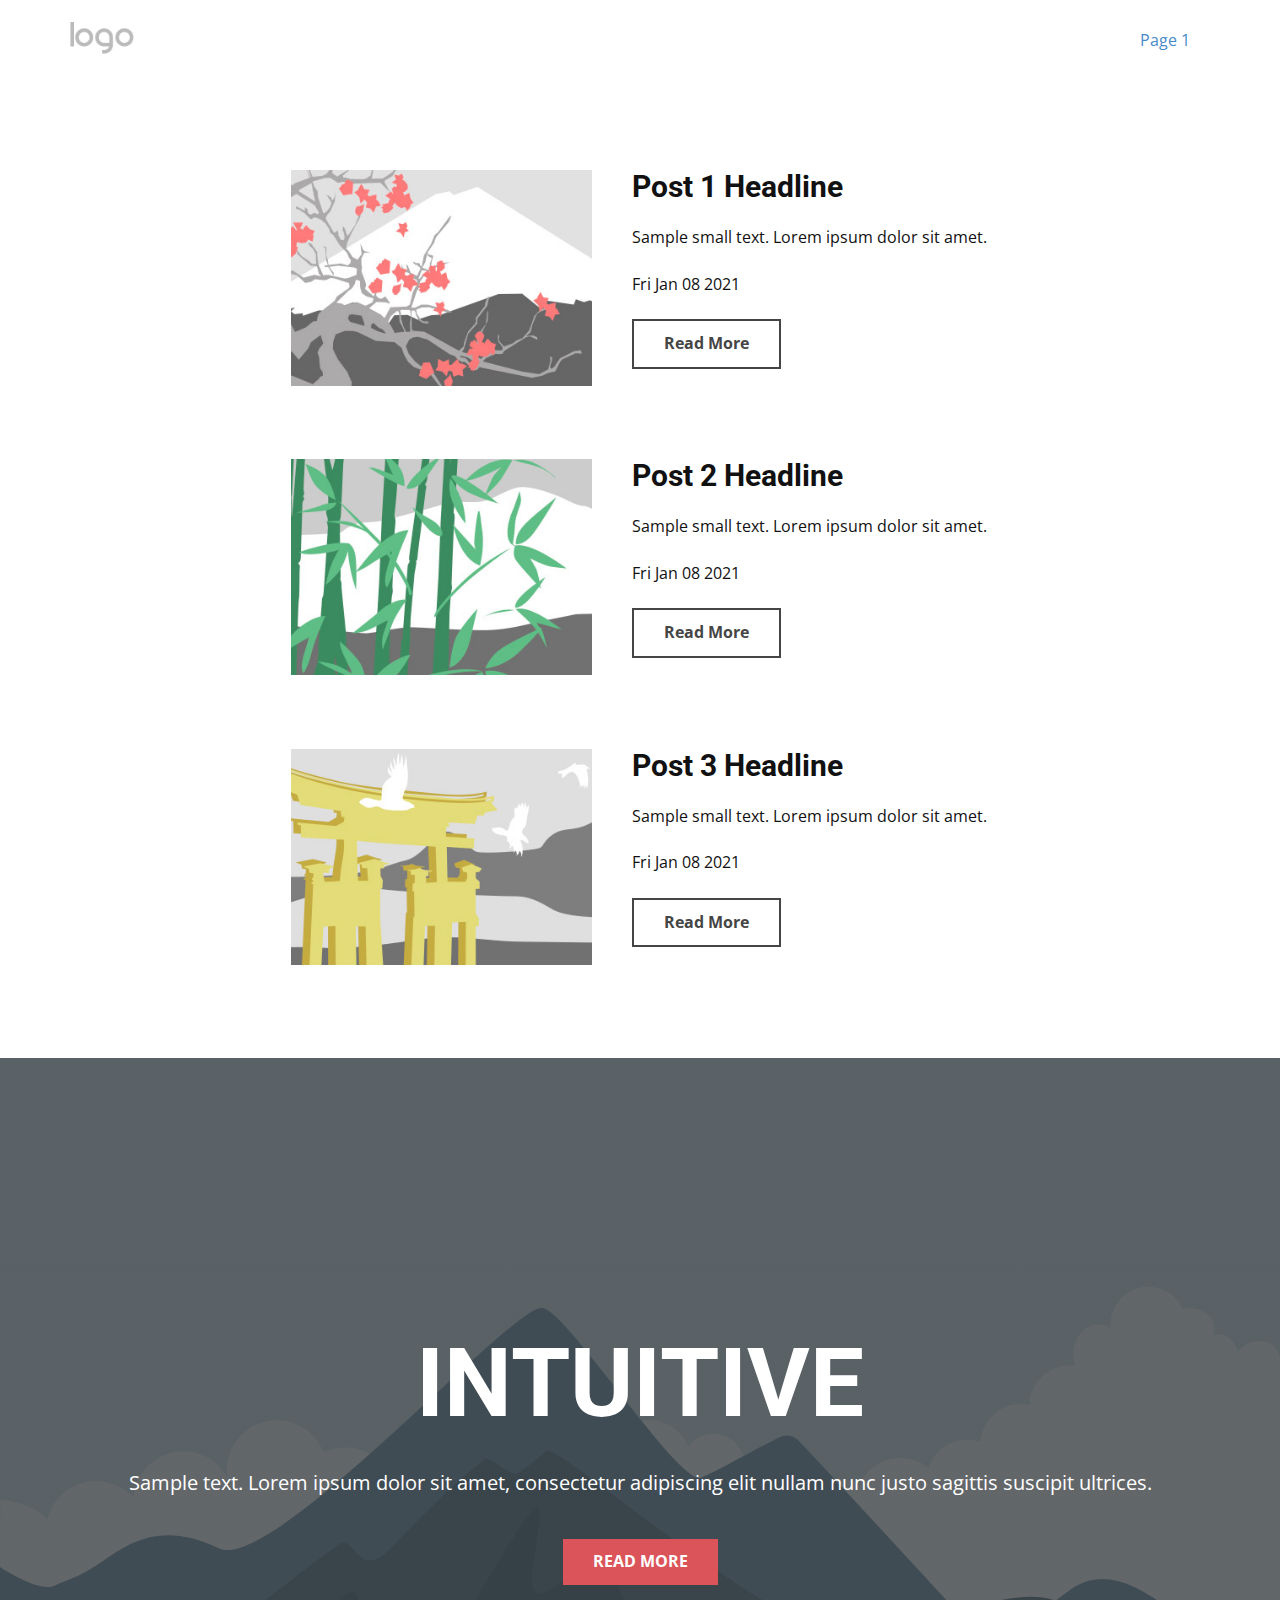
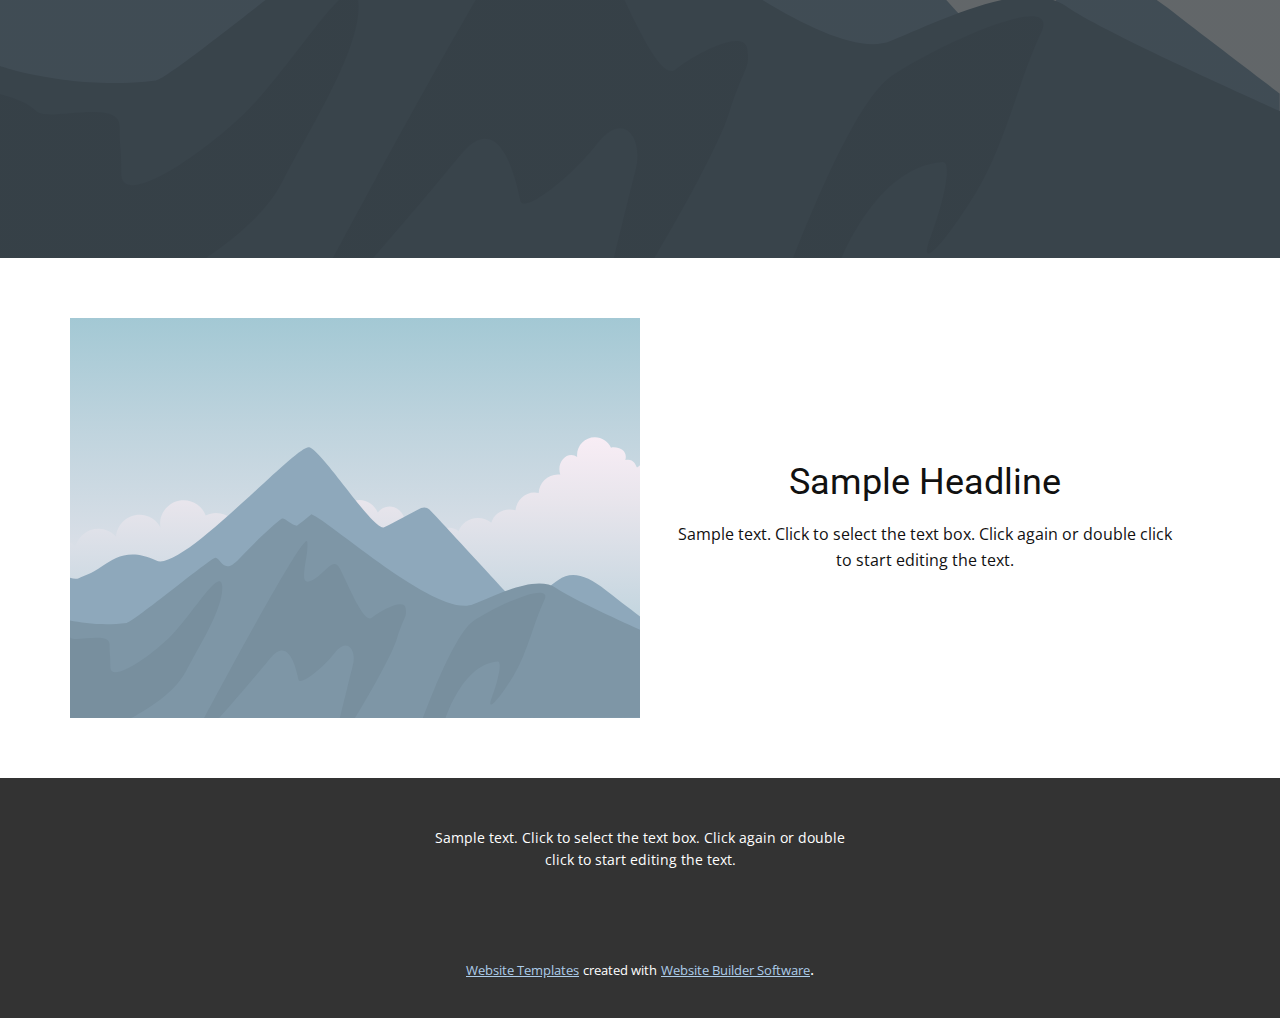
==== index.html @ 9563cfff "NicePage" ====
<!DOCTYPE html>
<html style="font-size: 16px;">
  <head>
    <meta name="viewport" content="width=device-width, initial-scale=1.0">
    <meta charset="utf-8">
    <meta name="keywords" content="Post 1 Headline, Post 2 Headline, Post 3 Headline, INTUITIVE">
    <meta name="description" content="">
    <meta name="page_type" content="np-template-header-footer-from-plugin">
    <title>Page 1</title>
    <link rel="stylesheet" href="nicepage.css" media="screen">
<link rel="stylesheet" href="Page-1.css" media="screen">
    <script class="u-script" type="text/javascript" src="jquery.js" defer=""></script>
    <script class="u-script" type="text/javascript" src="nicepage.js" defer=""></script>
    <meta name="generator" content="Nicepage 3.3.3, nicepage.com">
    <link id="u-theme-google-font" rel="stylesheet" href="https://fonts.googleapis.com/css?family=Roboto:100,100i,300,300i,400,400i,500,500i,700,700i,900,900i|Open+Sans:300,300i,400,400i,600,600i,700,700i,800,800i">
    
    
    
    
    <script type="application/ld+json">{
		"@context": "http://schema.org",
		"@type": "Organization",
		"name": "",
		"url": "index.html",
		"logo": "images/default-logo.png"
}</script>
    <meta property="og:title" content="Page 1">
    <meta property="og:type" content="website">
    <meta name="theme-color" content="#478ac9">
    <link rel="canonical" href="index.html">
    <meta property="og:url" content="index.html">
  </head>
  <body data-home-page="Page-1.html" data-home-page-title="Page 1" class="u-body"><header class="u-clearfix u-header u-header" id="sec-4ad5"><div class="u-clearfix u-sheet u-valign-middle u-sheet-1">
        <a href="https://nicepage.com" class="u-image u-logo u-image-1">
          <img src="images/default-logo.png" class="u-logo-image u-logo-image-1">
        </a>
        <nav class="u-menu u-menu-dropdown u-offcanvas u-menu-1">
          <div class="menu-collapse" style="font-size: 1rem; letter-spacing: 0px;">
            <a class="u-button-style u-custom-left-right-menu-spacing u-custom-padding-bottom u-custom-top-bottom-menu-spacing u-nav-link u-text-active-palette-1-base u-text-hover-palette-2-base" href="#">
              <svg><use xmlns:xlink="http://www.w3.org/1999/xlink" xlink:href="#menu-hamburger"></use></svg>
              <svg version="1.1" xmlns="http://www.w3.org/2000/svg" xmlns:xlink="http://www.w3.org/1999/xlink"><defs><symbol id="menu-hamburger" viewBox="0 0 16 16" style="width: 16px; height: 16px;"><rect y="1" width="16" height="2"></rect><rect y="7" width="16" height="2"></rect><rect y="13" width="16" height="2"></rect>
</symbol>
</defs></svg>
            </a>
          </div>
          <div class="u-nav-container">
            <ul class="u-nav u-unstyled u-nav-1"><li class="u-nav-item"><a class="u-button-style u-nav-link u-text-active-palette-1-base u-text-hover-palette-2-base" href="Page-1.html" style="padding: 10px 20px;">Page 1</a>
</li></ul>
          </div>
          <div class="u-nav-container-collapse">
            <div class="u-black u-container-style u-inner-container-layout u-opacity u-opacity-95 u-sidenav">
              <div class="u-sidenav-overflow">
                <div class="u-menu-close"></div>
                <ul class="u-align-center u-nav u-popupmenu-items u-unstyled u-nav-2"><li class="u-nav-item"><a class="u-button-style u-nav-link" href="Page-1.html">Page 1</a>
</li></ul>
              </div>
            </div>
            <div class="u-black u-menu-overlay u-opacity u-opacity-70"></div>
          </div>
        </nav>
      </div></header>
    <section class="u-align-center u-clearfix u-section-1" id="carousel_d6eb">
      <div class="u-clearfix u-sheet u-sheet-1"><!--blog--><!--blog_options_json--><!--{"type":"Recent","source":"","tags":"","count":3}--><!--/blog_options_json-->
        <div class="u-blog u-repeater u-repeater-1"><!--blog_post-->
          <div class="u-blog-post u-container-style u-repeater-item">
            <div class="u-container-layout u-similar-container u-valign-bottom-xs u-valign-top-lg u-valign-top-md u-valign-top-sm u-valign-top-xl u-container-layout-1"><!--blog_post_image-->
              <img src="images/2.jpeg" alt="" class="u-blog-control u-image u-image-default u-image-1"><!--/blog_post_image--><!--blog_post_header-->
              <h2 class="u-blog-control u-text u-text-1">
                <a class="u-post-header-link" href="blog/post.html"><!--blog_post_header_content-->Post 1 Headline<!--/blog_post_header_content--></a>
              </h2><!--/blog_post_header--><!--blog_post_content-->
              <div class="u-blog-control u-post-content u-text u-text-2"><!--blog_post_content_content-->Sample small text. Lorem ipsum dolor sit amet.<!--/blog_post_content_content--></div><!--/blog_post_content--><!--blog_post_metadata-->
              <div class="u-blog-control u-metadata u-metadata-1"><!--blog_post_metadata_date-->
                <span class="u-meta-date u-meta-icon"><!--blog_post_metadata_date_content-->Fri Jan 08 2021<!--/blog_post_metadata_date_content--></span><!--/blog_post_metadata_date-->
              </div><!--/blog_post_metadata--><!--blog_post_readmore-->
              <a href="blog/post.html" class="u-blog-control u-border-2 u-border-grey-dark-1 u-btn u-btn-rectangle u-button-style u-none u-btn-1"><!--blog_post_readmore_content-->Read More<!--/blog_post_readmore_content--></a><!--/blog_post_readmore-->
            </div>
          </div><!--/blog_post--><!--blog_post-->
          <div class="u-blog-post u-container-style u-repeater-item">
            <div class="u-container-layout u-similar-container u-valign-bottom-xs u-valign-top-lg u-valign-top-md u-valign-top-sm u-valign-top-xl u-container-layout-2"><!--blog_post_image-->
              <img src="images/3.jpeg" alt="" class="u-blog-control u-image u-image-default u-image-2"><!--/blog_post_image--><!--blog_post_header-->
              <h2 class="u-blog-control u-text u-text-3">
                <a class="u-post-header-link" href="blog/post-1.html"><!--blog_post_header_content-->Post 2 Headline<!--/blog_post_header_content--></a>
              </h2><!--/blog_post_header--><!--blog_post_content-->
              <div class="u-blog-control u-post-content u-text u-text-4"><!--blog_post_content_content-->Sample small text. Lorem ipsum dolor sit amet.<!--/blog_post_content_content--></div><!--/blog_post_content--><!--blog_post_metadata-->
              <div class="u-blog-control u-metadata u-metadata-2"><!--blog_post_metadata_date-->
                <span class="u-meta-date u-meta-icon"><!--blog_post_metadata_date_content-->Fri Jan 08 2021<!--/blog_post_metadata_date_content--></span><!--/blog_post_metadata_date-->
              </div><!--/blog_post_metadata--><!--blog_post_readmore-->
              <a href="blog/post-1.html" class="u-blog-control u-border-2 u-border-grey-dark-1 u-btn u-btn-rectangle u-button-style u-none u-btn-2"><!--blog_post_readmore_content-->Read More<!--/blog_post_readmore_content--></a><!--/blog_post_readmore-->
            </div>
          </div><!--/blog_post--><!--blog_post-->
          <div class="u-blog-post u-container-style u-repeater-item">
            <div class="u-container-layout u-similar-container u-valign-bottom-xs u-valign-top-lg u-valign-top-md u-valign-top-sm u-valign-top-xl u-container-layout-3"><!--blog_post_image-->
              <img src="images/4.jpeg" alt="" class="u-blog-control u-image u-image-default u-image-3"><!--/blog_post_image--><!--blog_post_header-->
              <h2 class="u-blog-control u-text u-text-5">
                <a class="u-post-header-link" href="blog/post-2.html"><!--blog_post_header_content-->Post 3 Headline<!--/blog_post_header_content--></a>
              </h2><!--/blog_post_header--><!--blog_post_content-->
              <div class="u-blog-control u-post-content u-text u-text-6"><!--blog_post_content_content-->Sample small text. Lorem ipsum dolor sit amet.<!--/blog_post_content_content--></div><!--/blog_post_content--><!--blog_post_metadata-->
              <div class="u-blog-control u-metadata u-metadata-3"><!--blog_post_metadata_date-->
                <span class="u-meta-date u-meta-icon"><!--blog_post_metadata_date_content-->Fri Jan 08 2021<!--/blog_post_metadata_date_content--></span><!--/blog_post_metadata_date-->
              </div><!--/blog_post_metadata--><!--blog_post_readmore-->
              <a href="blog/post-2.html" class="u-blog-control u-border-2 u-border-grey-dark-1 u-btn u-btn-rectangle u-button-style u-none u-btn-3"><!--blog_post_readmore_content-->Read More<!--/blog_post_readmore_content--></a><!--/blog_post_readmore-->
            </div>
          </div><!--/blog_post-->
        </div><!--/blog-->
      </div>
    </section>
    <section class="u-align-center u-clearfix u-image u-shading u-section-2" src="" data-image-width="256" data-image-height="256" id="sec-2f23">
      <div class="u-clearfix u-sheet u-valign-middle u-sheet-1">
        <h1 class="u-text u-text-default u-title u-text-1">INTUITIVE</h1>
        <p class="u-large-text u-text u-text-default u-text-variant u-text-2">Sample text. Lorem ipsum dolor sit amet, consectetur adipiscing elit nullam nunc justo sagittis suscipit ultrices.</p>
        <a href="#" class="u-btn u-button-style u-palette-2-base u-btn-1">Read More</a>
      </div>
    </section>
    <section class="u-clearfix u-section-3" id="sec-7e2a">
      <div class="u-clearfix u-sheet u-sheet-1">
        <div class="u-clearfix u-expanded-width u-layout-wrap u-layout-wrap-1">
          <div class="u-layout">
            <div class="u-layout-row">
              <div class="u-container-style u-image u-layout-cell u-size-30 u-image-1" data-image-width="400" data-image-height="265">
                <div class="u-container-layout u-valign-top u-container-layout-1"></div>
              </div>
              <div class="u-align-center u-container-style u-layout-cell u-size-30 u-layout-cell-2">
                <div class="u-container-layout u-valign-middle u-container-layout-2">
                  <h2 class="u-text u-text-default u-text-1">Sample Headline</h2>
                  <p class="u-text u-text-default u-text-2">Sample text. Click to select the text box. Click again or double click to start editing the text.</p>
                </div>
              </div>
            </div>
          </div>
        </div>
      </div>
    </section>
    
    
    <footer class="u-align-center u-clearfix u-footer u-grey-80 u-footer" id="sec-ecc2"><div class="u-clearfix u-sheet u-sheet-1">
        <p class="u-small-text u-text u-text-variant u-text-1">Sample text. Click to select the text box. Click again or double click to start editing the text.</p>
      </div></footer>
    <section class="u-backlink u-clearfix u-grey-80">
      <a class="u-link" href="https://nicepage.com/website-templates" target="_blank">
        <span>Website Templates</span>
      </a>
      <p class="u-text">
        <span>created with</span>
      </p>
      <a class="u-link" href="https://nicepage.com/" target="_blank">
        <span>Website Builder Software</span>
      </a>. 
    </section>
  </body>
</html>
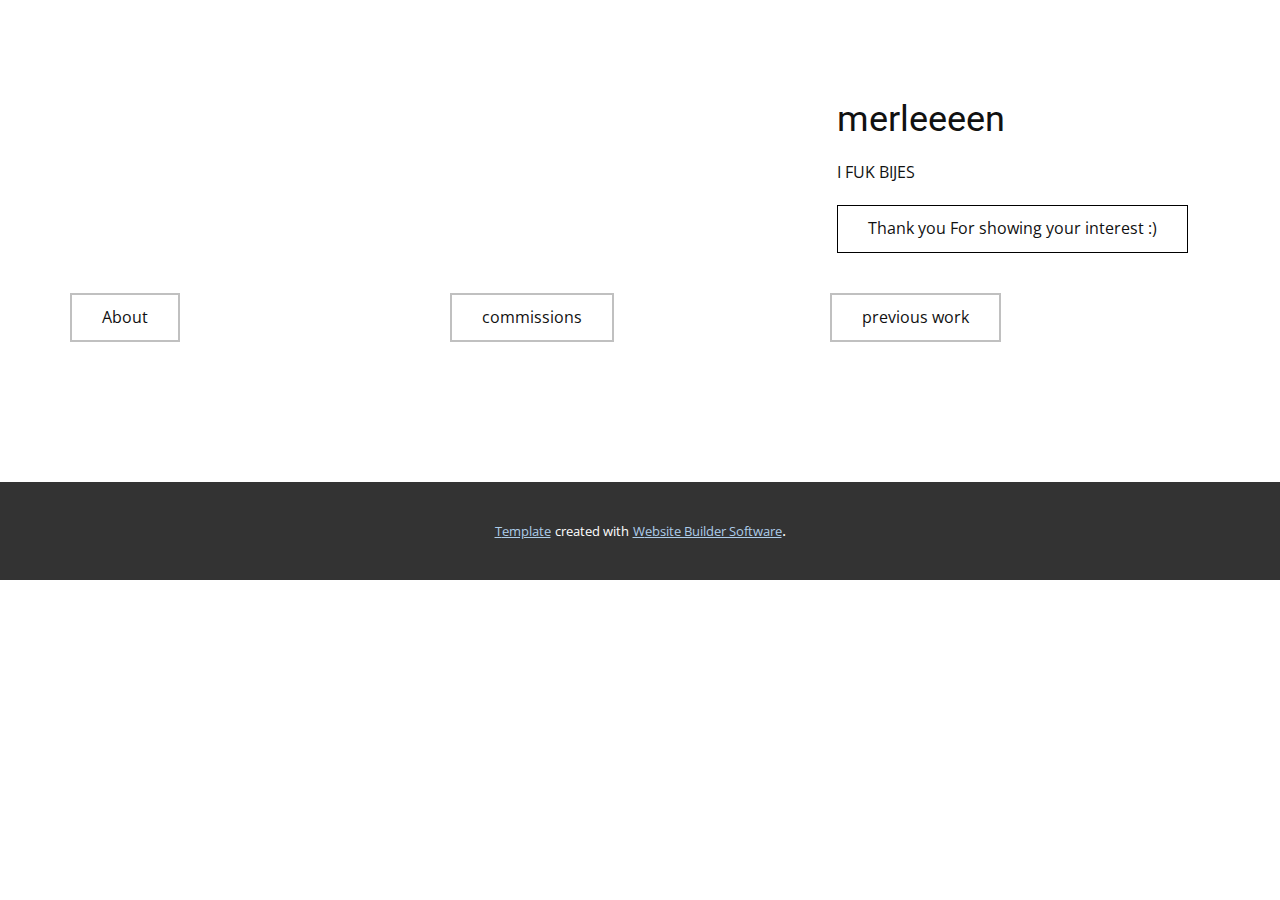
==== commit f256883d: "Update index.html" ====
--- a/index.html
+++ b/index.html
@@ -3,17 +3,17 @@
   <head>
     <meta name="viewport" content="width=device-width, initial-scale=1.0">
     <meta charset="utf-8">
-    <meta name="keywords" content="Post 1 Headline, Post 2 Headline, Post 3 Headline, INTUITIVE">
+    <meta name="keywords" content="merleeeen">
     <meta name="description" content="">
     <meta name="page_type" content="np-template-header-footer-from-plugin">
-    <title>Page 1</title>
+    <title>Home</title>
     <link rel="stylesheet" href="nicepage.css" media="screen">
-<link rel="stylesheet" href="Page-1.css" media="screen">
+<link rel="stylesheet" href="Home.css" media="screen">
     <script class="u-script" type="text/javascript" src="jquery.js" defer=""></script>
     <script class="u-script" type="text/javascript" src="nicepage.js" defer=""></script>
     <meta name="generator" content="Nicepage 3.3.3, nicepage.com">
     <link id="u-theme-google-font" rel="stylesheet" href="https://fonts.googleapis.com/css?family=Roboto:100,100i,300,300i,400,400i,500,500i,700,700i,900,900i|Open+Sans:300,300i,400,400i,600,600i,700,700i,800,800i">
-    
+    <link id="u-page-google-font" rel="stylesheet" href="https://fonts.googleapis.com/css?family=Codystar:300,400">
     
     
     
@@ -21,108 +21,28 @@
 		"@context": "http://schema.org",
 		"@type": "Organization",
 		"name": "",
-		"url": "index.html",
-		"logo": "images/default-logo.png"
+		"url": "index.html"
 }</script>
-    <meta property="og:title" content="Page 1">
+    <meta property="og:title" content="Home">
     <meta property="og:type" content="website">
-    <meta name="theme-color" content="#478ac9">
+    <meta name="theme-color" content="#fdb467">
     <link rel="canonical" href="index.html">
     <meta property="og:url" content="index.html">
   </head>
-  <body data-home-page="Page-1.html" data-home-page-title="Page 1" class="u-body"><header class="u-clearfix u-header u-header" id="sec-4ad5"><div class="u-clearfix u-sheet u-valign-middle u-sheet-1">
-        <a href="https://nicepage.com" class="u-image u-logo u-image-1">
-          <img src="images/default-logo.png" class="u-logo-image u-logo-image-1">
-        </a>
-        <nav class="u-menu u-menu-dropdown u-offcanvas u-menu-1">
-          <div class="menu-collapse" style="font-size: 1rem; letter-spacing: 0px;">
-            <a class="u-button-style u-custom-left-right-menu-spacing u-custom-padding-bottom u-custom-top-bottom-menu-spacing u-nav-link u-text-active-palette-1-base u-text-hover-palette-2-base" href="#">
-              <svg><use xmlns:xlink="http://www.w3.org/1999/xlink" xlink:href="#menu-hamburger"></use></svg>
-              <svg version="1.1" xmlns="http://www.w3.org/2000/svg" xmlns:xlink="http://www.w3.org/1999/xlink"><defs><symbol id="menu-hamburger" viewBox="0 0 16 16" style="width: 16px; height: 16px;"><rect y="1" width="16" height="2"></rect><rect y="7" width="16" height="2"></rect><rect y="13" width="16" height="2"></rect>
-</symbol>
-</defs></svg>
-            </a>
-          </div>
-          <div class="u-nav-container">
-            <ul class="u-nav u-unstyled u-nav-1"><li class="u-nav-item"><a class="u-button-style u-nav-link u-text-active-palette-1-base u-text-hover-palette-2-base" href="Page-1.html" style="padding: 10px 20px;">Page 1</a>
-</li></ul>
-          </div>
-          <div class="u-nav-container-collapse">
-            <div class="u-black u-container-style u-inner-container-layout u-opacity u-opacity-95 u-sidenav">
-              <div class="u-sidenav-overflow">
-                <div class="u-menu-close"></div>
-                <ul class="u-align-center u-nav u-popupmenu-items u-unstyled u-nav-2"><li class="u-nav-item"><a class="u-button-style u-nav-link" href="Page-1.html">Page 1</a>
-</li></ul>
-              </div>
-            </div>
-            <div class="u-black u-menu-overlay u-opacity u-opacity-70"></div>
-          </div>
-        </nav>
-      </div></header>
-    <section class="u-align-center u-clearfix u-section-1" id="carousel_d6eb">
-      <div class="u-clearfix u-sheet u-sheet-1"><!--blog--><!--blog_options_json--><!--{"type":"Recent","source":"","tags":"","count":3}--><!--/blog_options_json-->
-        <div class="u-blog u-repeater u-repeater-1"><!--blog_post-->
-          <div class="u-blog-post u-container-style u-repeater-item">
-            <div class="u-container-layout u-similar-container u-valign-bottom-xs u-valign-top-lg u-valign-top-md u-valign-top-sm u-valign-top-xl u-container-layout-1"><!--blog_post_image-->
-              <img src="images/2.jpeg" alt="" class="u-blog-control u-image u-image-default u-image-1"><!--/blog_post_image--><!--blog_post_header-->
-              <h2 class="u-blog-control u-text u-text-1">
-                <a class="u-post-header-link" href="blog/post.html"><!--blog_post_header_content-->Post 1 Headline<!--/blog_post_header_content--></a>
-              </h2><!--/blog_post_header--><!--blog_post_content-->
-              <div class="u-blog-control u-post-content u-text u-text-2"><!--blog_post_content_content-->Sample small text. Lorem ipsum dolor sit amet.<!--/blog_post_content_content--></div><!--/blog_post_content--><!--blog_post_metadata-->
-              <div class="u-blog-control u-metadata u-metadata-1"><!--blog_post_metadata_date-->
-                <span class="u-meta-date u-meta-icon"><!--blog_post_metadata_date_content-->Fri Jan 08 2021<!--/blog_post_metadata_date_content--></span><!--/blog_post_metadata_date-->
-              </div><!--/blog_post_metadata--><!--blog_post_readmore-->
-              <a href="blog/post.html" class="u-blog-control u-border-2 u-border-grey-dark-1 u-btn u-btn-rectangle u-button-style u-none u-btn-1"><!--blog_post_readmore_content-->Read More<!--/blog_post_readmore_content--></a><!--/blog_post_readmore-->
-            </div>
-          </div><!--/blog_post--><!--blog_post-->
-          <div class="u-blog-post u-container-style u-repeater-item">
-            <div class="u-container-layout u-similar-container u-valign-bottom-xs u-valign-top-lg u-valign-top-md u-valign-top-sm u-valign-top-xl u-container-layout-2"><!--blog_post_image-->
-              <img src="images/3.jpeg" alt="" class="u-blog-control u-image u-image-default u-image-2"><!--/blog_post_image--><!--blog_post_header-->
-              <h2 class="u-blog-control u-text u-text-3">
-                <a class="u-post-header-link" href="blog/post-1.html"><!--blog_post_header_content-->Post 2 Headline<!--/blog_post_header_content--></a>
-              </h2><!--/blog_post_header--><!--blog_post_content-->
-              <div class="u-blog-control u-post-content u-text u-text-4"><!--blog_post_content_content-->Sample small text. Lorem ipsum dolor sit amet.<!--/blog_post_content_content--></div><!--/blog_post_content--><!--blog_post_metadata-->
-              <div class="u-blog-control u-metadata u-metadata-2"><!--blog_post_metadata_date-->
-                <span class="u-meta-date u-meta-icon"><!--blog_post_metadata_date_content-->Fri Jan 08 2021<!--/blog_post_metadata_date_content--></span><!--/blog_post_metadata_date-->
-              </div><!--/blog_post_metadata--><!--blog_post_readmore-->
-              <a href="blog/post-1.html" class="u-blog-control u-border-2 u-border-grey-dark-1 u-btn u-btn-rectangle u-button-style u-none u-btn-2"><!--blog_post_readmore_content-->Read More<!--/blog_post_readmore_content--></a><!--/blog_post_readmore-->
-            </div>
-          </div><!--/blog_post--><!--blog_post-->
-          <div class="u-blog-post u-container-style u-repeater-item">
-            <div class="u-container-layout u-similar-container u-valign-bottom-xs u-valign-top-lg u-valign-top-md u-valign-top-sm u-valign-top-xl u-container-layout-3"><!--blog_post_image-->
-              <img src="images/4.jpeg" alt="" class="u-blog-control u-image u-image-default u-image-3"><!--/blog_post_image--><!--blog_post_header-->
-              <h2 class="u-blog-control u-text u-text-5">
-                <a class="u-post-header-link" href="blog/post-2.html"><!--blog_post_header_content-->Post 3 Headline<!--/blog_post_header_content--></a>
-              </h2><!--/blog_post_header--><!--blog_post_content-->
-              <div class="u-blog-control u-post-content u-text u-text-6"><!--blog_post_content_content-->Sample small text. Lorem ipsum dolor sit amet.<!--/blog_post_content_content--></div><!--/blog_post_content--><!--blog_post_metadata-->
-              <div class="u-blog-control u-metadata u-metadata-3"><!--blog_post_metadata_date-->
-                <span class="u-meta-date u-meta-icon"><!--blog_post_metadata_date_content-->Fri Jan 08 2021<!--/blog_post_metadata_date_content--></span><!--/blog_post_metadata_date-->
-              </div><!--/blog_post_metadata--><!--blog_post_readmore-->
-              <a href="blog/post-2.html" class="u-blog-control u-border-2 u-border-grey-dark-1 u-btn u-btn-rectangle u-button-style u-none u-btn-3"><!--blog_post_readmore_content-->Read More<!--/blog_post_readmore_content--></a><!--/blog_post_readmore-->
-            </div>
-          </div><!--/blog_post-->
-        </div><!--/blog-->
-      </div>
-    </section>
-    <section class="u-align-center u-clearfix u-image u-shading u-section-2" src="" data-image-width="256" data-image-height="256" id="sec-2f23">
-      <div class="u-clearfix u-sheet u-valign-middle u-sheet-1">
-        <h1 class="u-text u-text-default u-title u-text-1">INTUITIVE</h1>
-        <p class="u-large-text u-text u-text-default u-text-variant u-text-2">Sample text. Lorem ipsum dolor sit amet, consectetur adipiscing elit nullam nunc justo sagittis suscipit ultrices.</p>
-        <a href="#" class="u-btn u-button-style u-palette-2-base u-btn-1">Read More</a>
-      </div>
-    </section>
-    <section class="u-clearfix u-section-3" id="sec-7e2a">
+  <body data-home-page="Home.html" data-home-page-title="Home" class="u-body"><header class="u-clearfix u-header" id="sec-8208"><div class="u-align-left u-clearfix u-sheet u-sheet-1"></div></header>
+    <section class="u-clearfix u-section-1" id="sec-44a1">
       <div class="u-clearfix u-sheet u-sheet-1">
-        <div class="u-clearfix u-expanded-width u-layout-wrap u-layout-wrap-1">
+        <div class="u-clearfix u-gutter-10 u-layout-wrap u-layout-wrap-1">
           <div class="u-layout">
             <div class="u-layout-row">
-              <div class="u-container-style u-image u-layout-cell u-size-30 u-image-1" data-image-width="400" data-image-height="265">
-                <div class="u-container-layout u-valign-top u-container-layout-1"></div>
+              <div class="u-container-style u-image u-layout-cell u-left-cell u-size-40 u-image-1" src="" data-image-width="1500" data-image-height="1500">
+                <div class="u-container-layout u-valign-middle u-container-layout-1"></div>
               </div>
-              <div class="u-align-center u-container-style u-layout-cell u-size-30 u-layout-cell-2">
-                <div class="u-container-layout u-valign-middle u-container-layout-2">
-                  <h2 class="u-text u-text-default u-text-1">Sample Headline</h2>
-                  <p class="u-text u-text-default u-text-2">Sample text. Click to select the text box. Click again or double click to start editing the text.</p>
+              <div class="u-align-left u-container-style u-layout-cell u-right-cell u-size-20 u-white u-layout-cell-2">
+                <div class="u-container-layout u-container-layout-2">
+                  <h2 class="u-custom-font u-text u-text-custom-color-1 u-text-1">merleeeen</h2>
+                  <p class="u-text u-text-2">I FUK BIJES</p>
+                  <a href="" class="u-border-1 u-border-black u-border-hover-palette-2-base u-btn u-btn-rectangle u-button-style u-none u-text-body-color u-text-hover-palette-2-base u-btn-1">Thank you For showing your interest :)</a>
                 </div>
               </div>
             </div>
@@ -130,14 +50,33 @@
         </div>
       </div>
     </section>
+    <section class="u-align-center u-clearfix u-section-2" id="sec-2770">
+      <div class="u-clearfix u-sheet u-sheet-1"><!--products--><!--products_options_json--><!--{"type":"Recent","source":"","tags":"","count":3}--><!--/products_options_json-->
+        <div class="u-expanded-width u-products u-repeater u-repeater-1"><!--product_item-->
+          <div class="u-align-center u-container-style u-custom-background u-products-item u-repeater-item u-white u-repeater-item-1">
+            <div class="u-container-layout u-similar-container u-valign-bottom u-container-layout-1"><!--product_button--><!--options_json--><!--{"clickType":"go-to-page","content":"About"}--><!--/options_json-->
+              <a href="" class="u-border-2 u-border-grey-25 u-btn u-btn-rectangle u-button-style u-none u-product-control u-text-body-color u-btn-1"><!--product_button_content-->About<!--/product_button_content--></a><!--/product_button-->
+            </div>
+          </div><!--/product_item--><!--product_item-->
+          <div class="u-align-center u-container-style u-products-item u-repeater-item u-white u-repeater-item-2" data-href="Commisions.html" data-page-id="191675">
+            <div class="u-container-layout u-similar-container u-valign-bottom u-container-layout-2"><!--product_button--><!--options_json--><!--{"clickType":"go-to-page","content":"commissions"}--><!--/options_json-->
+              <a data-href="Commisions.html" href="" class="u-border-2 u-border-grey-25 u-btn u-btn-rectangle u-button-style u-none u-product-control u-text-body-color u-btn-2"><!--product_button_content-->commissions<!--/product_button_content--></a><!--/product_button-->
+            </div>
+          </div><!--/product_item--><!--product_item-->
+          <div class="u-align-center u-container-style u-custom-background u-products-item u-repeater-item u-white u-repeater-item-3">
+            <div class="u-container-layout u-similar-container u-valign-bottom u-container-layout-3"><!--product_button--><!--options_json--><!--{"clickType":"go-to-page","content":"previous work"}--><!--/options_json-->
+              <a href="" class="u-border-2 u-border-grey-25 u-btn u-btn-rectangle u-button-style u-none u-product-control u-text-body-color u-btn-3"><!--product_button_content-->previous work<!--/product_button_content--></a><!--/product_button-->
+            </div>
+          </div><!--/product_item-->
+        </div><!--/products-->
+      </div>
+    </section>
     
     
-    <footer class="u-align-center u-clearfix u-footer u-grey-80 u-footer" id="sec-ecc2"><div class="u-clearfix u-sheet u-sheet-1">
-        <p class="u-small-text u-text u-text-variant u-text-1">Sample text. Click to select the text box. Click again or double click to start editing the text.</p>
-      </div></footer>
+    <footer class="u-clearfix u-footer u-typography-Normal--Footer" id="sec-64f4"><div class="u-clearfix u-sheet u-sheet-1"></div></footer>
     <section class="u-backlink u-clearfix u-grey-80">
-      <a class="u-link" href="https://nicepage.com/website-templates" target="_blank">
-        <span>Website Templates</span>
+      <a class="u-link" href="https://nicepage.com/templates" target="_blank">
+        <span>Template</span>
       </a>
       <p class="u-text">
         <span>created with</span>
@@ -147,4 +86,4 @@
       </a>. 
     </section>
   </body>
-</html>+</html>
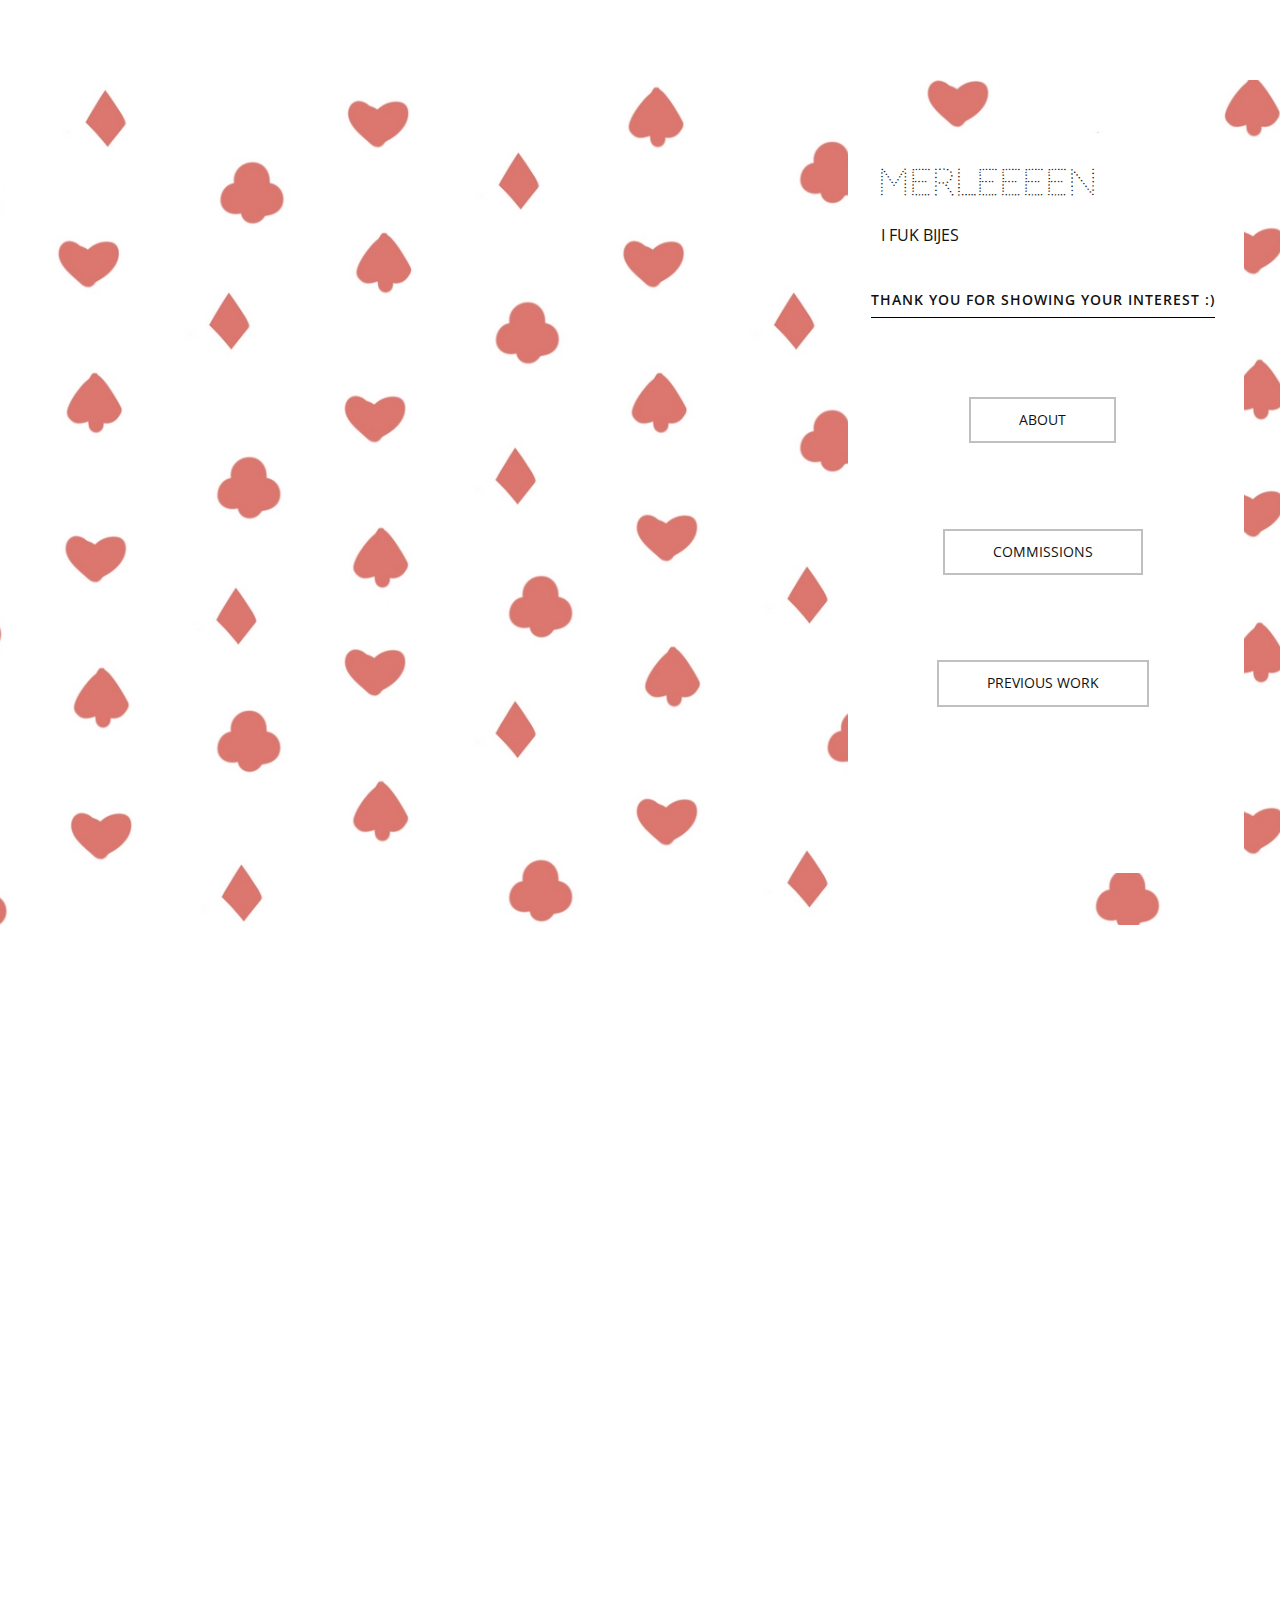
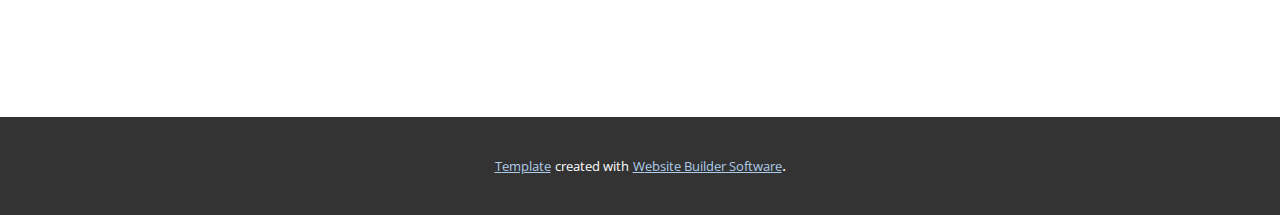
==== commit f402d9dd: "Edit 1" ====
--- a/index.html
+++ b/index.html
@@ -6,9 +6,9 @@
     <meta name="keywords" content="merleeeen">
     <meta name="description" content="">
     <meta name="page_type" content="np-template-header-footer-from-plugin">
-    <title>Home</title>
+    <title>index</title>
     <link rel="stylesheet" href="nicepage.css" media="screen">
-<link rel="stylesheet" href="Home.css" media="screen">
+<link rel="stylesheet" href="index.css" media="screen">
     <script class="u-script" type="text/javascript" src="jquery.js" defer=""></script>
     <script class="u-script" type="text/javascript" src="nicepage.js" defer=""></script>
     <meta name="generator" content="Nicepage 3.3.3, nicepage.com">
@@ -23,14 +23,14 @@
 		"name": "",
 		"url": "index.html"
 }</script>
-    <meta property="og:title" content="Home">
+    <meta property="og:title" content="index">
     <meta property="og:type" content="website">
     <meta name="theme-color" content="#fdb467">
     <link rel="canonical" href="index.html">
     <meta property="og:url" content="index.html">
   </head>
-  <body data-home-page="Home.html" data-home-page-title="Home" class="u-body"><header class="u-clearfix u-header" id="sec-8208"><div class="u-align-left u-clearfix u-sheet u-sheet-1"></div></header>
-    <section class="u-clearfix u-section-1" id="sec-44a1">
+  <body data-home-page="index.html" data-home-page-title="index" class="u-body"><header class="u-clearfix u-header" id="sec-8208"><div class="u-align-left u-clearfix u-sheet u-sheet-1"></div></header>
+    <section class="u-align-center u-clearfix u-image u-section-1" id="sec-44a1" data-image-width="1600" data-image-height="900">
       <div class="u-clearfix u-sheet u-sheet-1">
         <div class="u-clearfix u-gutter-10 u-layout-wrap u-layout-wrap-1">
           <div class="u-layout">
@@ -39,7 +39,7 @@
                 <div class="u-container-layout u-valign-middle u-container-layout-1"></div>
               </div>
               <div class="u-align-left u-container-style u-layout-cell u-right-cell u-size-20 u-white u-layout-cell-2">
-                <div class="u-container-layout u-container-layout-2">
+                <div class="u-container-layout u-valign-top u-container-layout-2">
                   <h2 class="u-custom-font u-text u-text-custom-color-1 u-text-1">merleeeen</h2>
                   <p class="u-text u-text-2">I FUK BIJES</p>
                   <a href="" class="u-border-1 u-border-black u-border-hover-palette-2-base u-btn u-btn-rectangle u-button-style u-none u-text-body-color u-text-hover-palette-2-base u-btn-1">Thank you For showing your interest :)</a>
@@ -47,29 +47,28 @@
               </div>
             </div>
           </div>
-        </div>
-      </div>
-    </section>
-    <section class="u-align-center u-clearfix u-section-2" id="sec-2770">
-      <div class="u-clearfix u-sheet u-sheet-1"><!--products--><!--products_options_json--><!--{"type":"Recent","source":"","tags":"","count":3}--><!--/products_options_json-->
-        <div class="u-expanded-width u-products u-repeater u-repeater-1"><!--product_item-->
+        </div><!--products--><!--products_options_json--><!--{"type":"Recent","source":"","tags":"","count":3}--><!--/products_options_json-->
+        <div class="u-products u-repeater u-repeater-1"><!--product_item-->
           <div class="u-align-center u-container-style u-custom-background u-products-item u-repeater-item u-white u-repeater-item-1">
-            <div class="u-container-layout u-similar-container u-valign-bottom u-container-layout-1"><!--product_button--><!--options_json--><!--{"clickType":"go-to-page","content":"About"}--><!--/options_json-->
-              <a href="" class="u-border-2 u-border-grey-25 u-btn u-btn-rectangle u-button-style u-none u-product-control u-text-body-color u-btn-1"><!--product_button_content-->About<!--/product_button_content--></a><!--/product_button-->
+            <div class="u-container-layout u-similar-container u-container-layout-3"><!--product_button--><!--options_json--><!--{"clickType":"go-to-page","content":"About"}--><!--/options_json-->
+              <a href="" class="u-border-2 u-border-grey-25 u-btn u-btn-rectangle u-button-style u-none u-product-control u-text-body-color u-btn-2"><!--product_button_content-->About<!--/product_button_content--></a><!--/product_button-->
             </div>
           </div><!--/product_item--><!--product_item-->
           <div class="u-align-center u-container-style u-products-item u-repeater-item u-white u-repeater-item-2" data-href="Commisions.html" data-page-id="191675">
-            <div class="u-container-layout u-similar-container u-valign-bottom u-container-layout-2"><!--product_button--><!--options_json--><!--{"clickType":"go-to-page","content":"commissions"}--><!--/options_json-->
-              <a data-href="Commisions.html" href="" class="u-border-2 u-border-grey-25 u-btn u-btn-rectangle u-button-style u-none u-product-control u-text-body-color u-btn-2"><!--product_button_content-->commissions<!--/product_button_content--></a><!--/product_button-->
+            <div class="u-container-layout u-similar-container u-container-layout-4"><!--product_button--><!--options_json--><!--{"clickType":"go-to-page","content":"commissions"}--><!--/options_json-->
+              <a href="Commisions.html" class="u-border-2 u-border-grey-25 u-btn u-btn-rectangle u-button-style u-none u-product-control u-text-body-color u-btn-3"><!--product_button_content-->commissions<!--/product_button_content--></a><!--/product_button-->
             </div>
           </div><!--/product_item--><!--product_item-->
           <div class="u-align-center u-container-style u-custom-background u-products-item u-repeater-item u-white u-repeater-item-3">
-            <div class="u-container-layout u-similar-container u-valign-bottom u-container-layout-3"><!--product_button--><!--options_json--><!--{"clickType":"go-to-page","content":"previous work"}--><!--/options_json-->
-              <a href="" class="u-border-2 u-border-grey-25 u-btn u-btn-rectangle u-button-style u-none u-product-control u-text-body-color u-btn-3"><!--product_button_content-->previous work<!--/product_button_content--></a><!--/product_button-->
+            <div class="u-container-layout u-similar-container u-container-layout-5"><!--product_button--><!--options_json--><!--{"clickType":"go-to-page","content":"previous work"}--><!--/options_json-->
+              <a href="" class="u-border-2 u-border-grey-25 u-btn u-btn-rectangle u-button-style u-none u-product-control u-text-body-color u-btn-4"><!--product_button_content-->previous work<!--/product_button_content--></a><!--/product_button-->
             </div>
           </div><!--/product_item-->
         </div><!--/products-->
       </div>
+    </section>
+    <section class="u-align-center u-clearfix u-section-2" id="sec-2770">
+      <div class="u-clearfix u-sheet u-sheet-1"></div>
     </section>
     
     
@@ -86,4 +85,4 @@
       </a>. 
     </section>
   </body>
-</html>
+</html>--- a/index.css
+++ b/index.css
@@ -0,0 +1,236 @@
+.u-section-1 {
+  background-image: url("images/bg_hearty.jpg");
+  background-position: 50% 50%;
+}
+
+.u-section-1 .u-sheet-1 {
+  min-height: 845px;
+}
+
+.u-section-1 .u-layout-wrap-1 {
+  width: 1208px;
+  margin: 53px auto 0 -34px;
+}
+
+.u-section-1 .u-image-1 {
+  min-height: 750px;
+  background-image: url("images/pichan_mirrored1.png");
+}
+
+.u-section-1 .u-container-layout-1 {
+  padding: 0 60px 30px;
+}
+
+.u-section-1 .u-layout-cell-2 {
+  min-height: 750px;
+  background-image: none;
+}
+
+.u-section-1 .u-container-layout-2 {
+  padding: 30px;
+}
+
+.u-section-1 .u-text-1 {
+  font-family: Codystar;
+  background-image: none;
+  margin: 0;
+}
+
+.u-section-1 .u-text-2 {
+  margin: 20px -3px 0 3px;
+}
+
+.u-section-1 .u-btn-1 {
+  font-size: 0.875rem;
+  letter-spacing: 1px;
+  background-image: none;
+  border-style: none none solid;
+  text-transform: uppercase;
+  font-weight: 600;
+  margin: 36px 0 0 -7px;
+  padding: 5px 0;
+}
+
+.u-section-1 .u-repeater-1 {
+  min-height: 389px;
+  grid-template-columns: 100%;
+  grid-gap: 6px 6px;
+  width: 291px;
+  height: auto;
+  margin: -501px 22px 60px auto;
+}
+
+.u-section-1 .u-repeater-item-1 {
+  background-image: none;
+  margin-top: 0;
+  margin-bottom: 0;
+}
+
+.u-section-1 .u-container-layout-3 {
+  padding: 0 30px 30px;
+}
+
+.u-section-1 .u-btn-2 {
+  border-style: solid;
+  text-transform: uppercase;
+  font-size: 0.875rem;
+  margin: 25px auto 0;
+  padding: 10px 48px;
+}
+
+.u-section-1 .u-repeater-item-2 {
+  background-image: none;
+  margin-top: 0;
+  margin-bottom: 0;
+}
+
+.u-section-1 .u-container-layout-4 {
+  padding: 0 30px 30px;
+}
+
+.u-section-1 .u-btn-3 {
+  border-style: solid;
+  text-transform: uppercase;
+  font-size: 0.875rem;
+  margin: 25px auto 0;
+  padding: 10px 48px;
+}
+
+.u-section-1 .u-repeater-item-3 {
+  background-image: none;
+  margin-top: 0;
+  margin-bottom: 0;
+}
+
+.u-section-1 .u-container-layout-5 {
+  padding: 0 30px 30px;
+}
+
+.u-section-1 .u-btn-4 {
+  border-style: solid;
+  text-transform: uppercase;
+  font-size: 0.875rem;
+  margin: 25px auto 0;
+  padding: 10px 48px;
+}
+
+@media (max-width: 1199px) {
+  .u-section-1 .u-sheet-1 {
+    min-height: 531px;
+  }
+
+  .u-section-1 .u-layout-wrap-1 {
+    width: 940px;
+    margin-left: 0;
+  }
+
+  .u-section-1 .u-image-1 {
+    min-height: 584px;
+    background-position: 50% 50%;
+  }
+
+  .u-section-1 .u-layout-cell-2 {
+    min-height: 584px;
+  }
+
+  .u-section-1 .u-text-2 {
+    margin-left: 0;
+    margin-right: 0;
+  }
+
+  .u-section-1 .u-btn-1 {
+    width: 99px;
+    height: 33px;
+    margin-left: 0;
+  }
+}
+
+@media (max-width: 991px) {
+  .u-section-1 .u-sheet-1 {
+    min-height: 394px;
+  }
+
+  .u-section-1 .u-layout-wrap-1 {
+    width: 720px;
+  }
+
+  .u-section-1 .u-image-1 {
+    min-height: 447px;
+  }
+
+  .u-section-1 .u-container-layout-1 {
+    padding-left: 30px;
+    padding-right: 30px;
+  }
+
+  .u-section-1 .u-layout-cell-2 {
+    min-height: 100px;
+  }
+}
+
+@media (max-width: 767px) {
+  .u-section-1 .u-sheet-1 {
+    min-height: 550px;
+  }
+
+  .u-section-1 .u-layout-wrap-1 {
+    width: 540px;
+  }
+
+  .u-section-1 .u-image-1 {
+    min-height: 503px;
+  }
+
+  .u-section-1 .u-container-layout-1 {
+    padding-left: 10px;
+    padding-right: 10px;
+  }
+
+  .u-section-1 .u-container-layout-2 {
+    padding-left: 10px;
+    padding-right: 10px;
+  }
+
+  .u-section-1 .u-container-layout-3 {
+    padding-left: 10px;
+    padding-right: 10px;
+  }
+
+  .u-section-1 .u-container-layout-4 {
+    padding-left: 10px;
+    padding-right: 10px;
+  }
+
+  .u-section-1 .u-container-layout-5 {
+    padding-left: 10px;
+    padding-right: 10px;
+  }
+}
+
+@media (max-width: 575px) {
+  .u-section-1 .u-sheet-1 {
+    min-height: 364px;
+  }
+
+  .u-section-1 .u-layout-wrap-1 {
+    width: 340px;
+  }
+
+  .u-section-1 .u-image-1 {
+    min-height: 317px;
+  }
+}.u-section-2 .u-sheet-1 {
+  min-height: 672px;
+}
+
+@media (max-width: 991px) {
+  .u-section-2 .u-sheet-1 {
+    min-height: 1134px;
+  }
+}
+
+@media (max-width: 767px) {
+  .u-section-2 .u-sheet-1 {
+    min-height: 1276px;
+  }
+}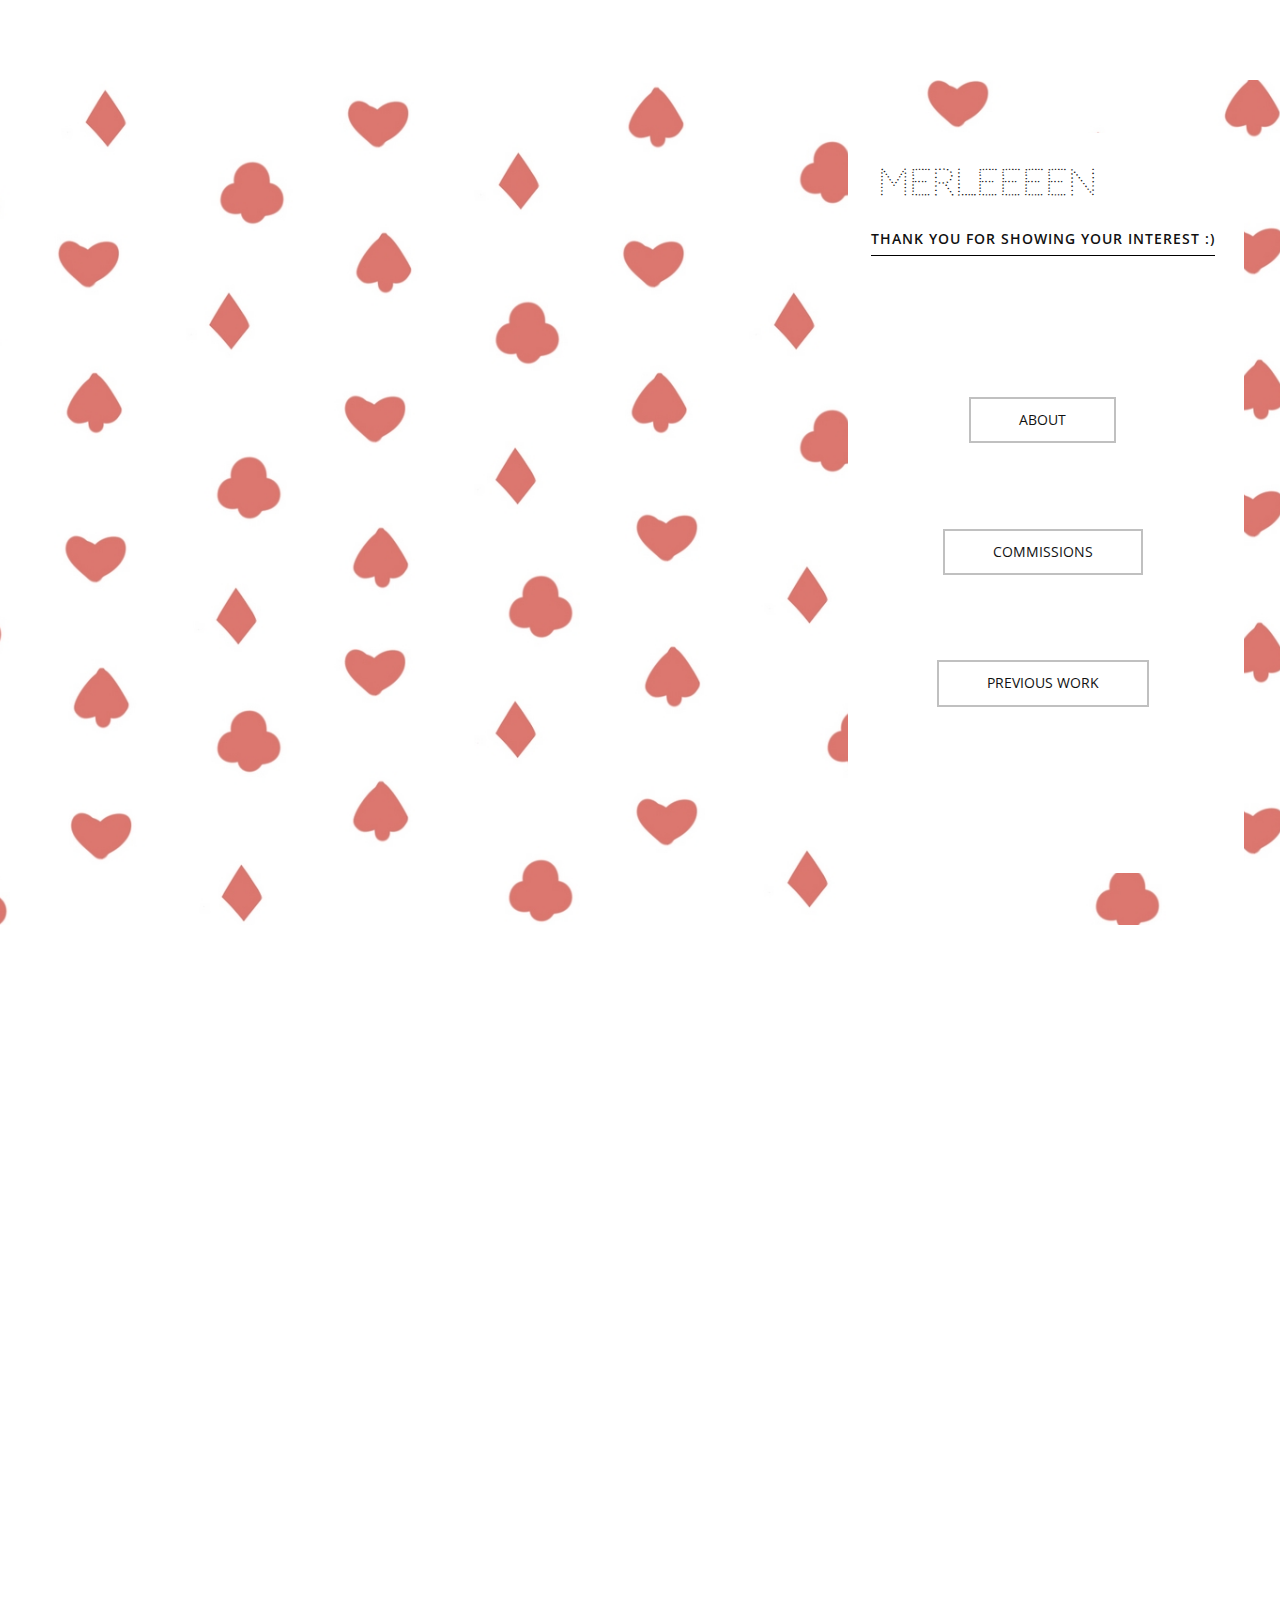
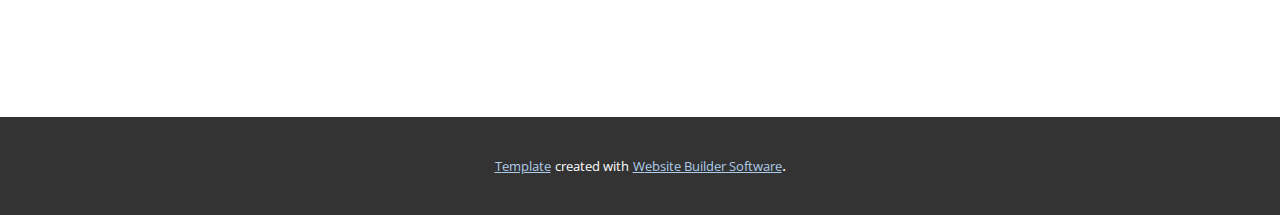
==== commit 0aab3e30: "a" ====
--- a/index.html
+++ b/index.html
@@ -41,7 +41,6 @@
               <div class="u-align-left u-container-style u-layout-cell u-right-cell u-size-20 u-white u-layout-cell-2">
                 <div class="u-container-layout u-valign-top u-container-layout-2">
                   <h2 class="u-custom-font u-text u-text-custom-color-1 u-text-1">merleeeen</h2>
-                  <p class="u-text u-text-2">I FUK BIJES</p>
                   <a href="" class="u-border-1 u-border-black u-border-hover-palette-2-base u-btn u-btn-rectangle u-button-style u-none u-text-body-color u-text-hover-palette-2-base u-btn-1">Thank you For showing your interest :)</a>
                 </div>
               </div>
@@ -56,7 +55,7 @@
           </div><!--/product_item--><!--product_item-->
           <div class="u-align-center u-container-style u-products-item u-repeater-item u-white u-repeater-item-2" data-href="Commisions.html" data-page-id="191675">
             <div class="u-container-layout u-similar-container u-container-layout-4"><!--product_button--><!--options_json--><!--{"clickType":"go-to-page","content":"commissions"}--><!--/options_json-->
-              <a href="Commisions.html" class="u-border-2 u-border-grey-25 u-btn u-btn-rectangle u-button-style u-none u-product-control u-text-body-color u-btn-3"><!--product_button_content-->commissions<!--/product_button_content--></a><!--/product_button-->
+              <a href="" class="u-border-2 u-border-grey-25 u-btn u-btn-rectangle u-button-style u-none u-product-control u-text-body-color u-btn-3"><!--product_button_content-->commissions<!--/product_button_content--></a><!--/product_button-->
             </div>
           </div><!--/product_item--><!--product_item-->
           <div class="u-align-center u-container-style u-custom-background u-products-item u-repeater-item u-white u-repeater-item-3">
--- a/index.css
+++ b/index.css
@@ -36,10 +36,6 @@
   margin: 0;
 }
 
-.u-section-1 .u-text-2 {
-  margin: 20px -3px 0 3px;
-}
-
 .u-section-1 .u-btn-1 {
   font-size: 0.875rem;
   letter-spacing: 1px;
@@ -47,7 +43,7 @@
   border-style: none none solid;
   text-transform: uppercase;
   font-weight: 600;
-  margin: 36px 0 0 -7px;
+  margin: 20px 0 0 -7px;
   padding: 5px 0;
 }
 
@@ -56,7 +52,6 @@
   grid-template-columns: 100%;
   grid-gap: 6px 6px;
   width: 291px;
-  height: auto;
   margin: -501px 22px 60px auto;
 }
 
@@ -131,11 +126,6 @@
 
   .u-section-1 .u-layout-cell-2 {
     min-height: 584px;
-  }
-
-  .u-section-1 .u-text-2 {
-    margin-left: 0;
-    margin-right: 0;
   }
 
   .u-section-1 .u-btn-1 {
@@ -143,6 +133,10 @@
     height: 33px;
     margin-left: 0;
   }
+
+  .u-section-1 .u-repeater-1 {
+    height: auto;
+  }
 }
 
 @media (max-width: 991px) {
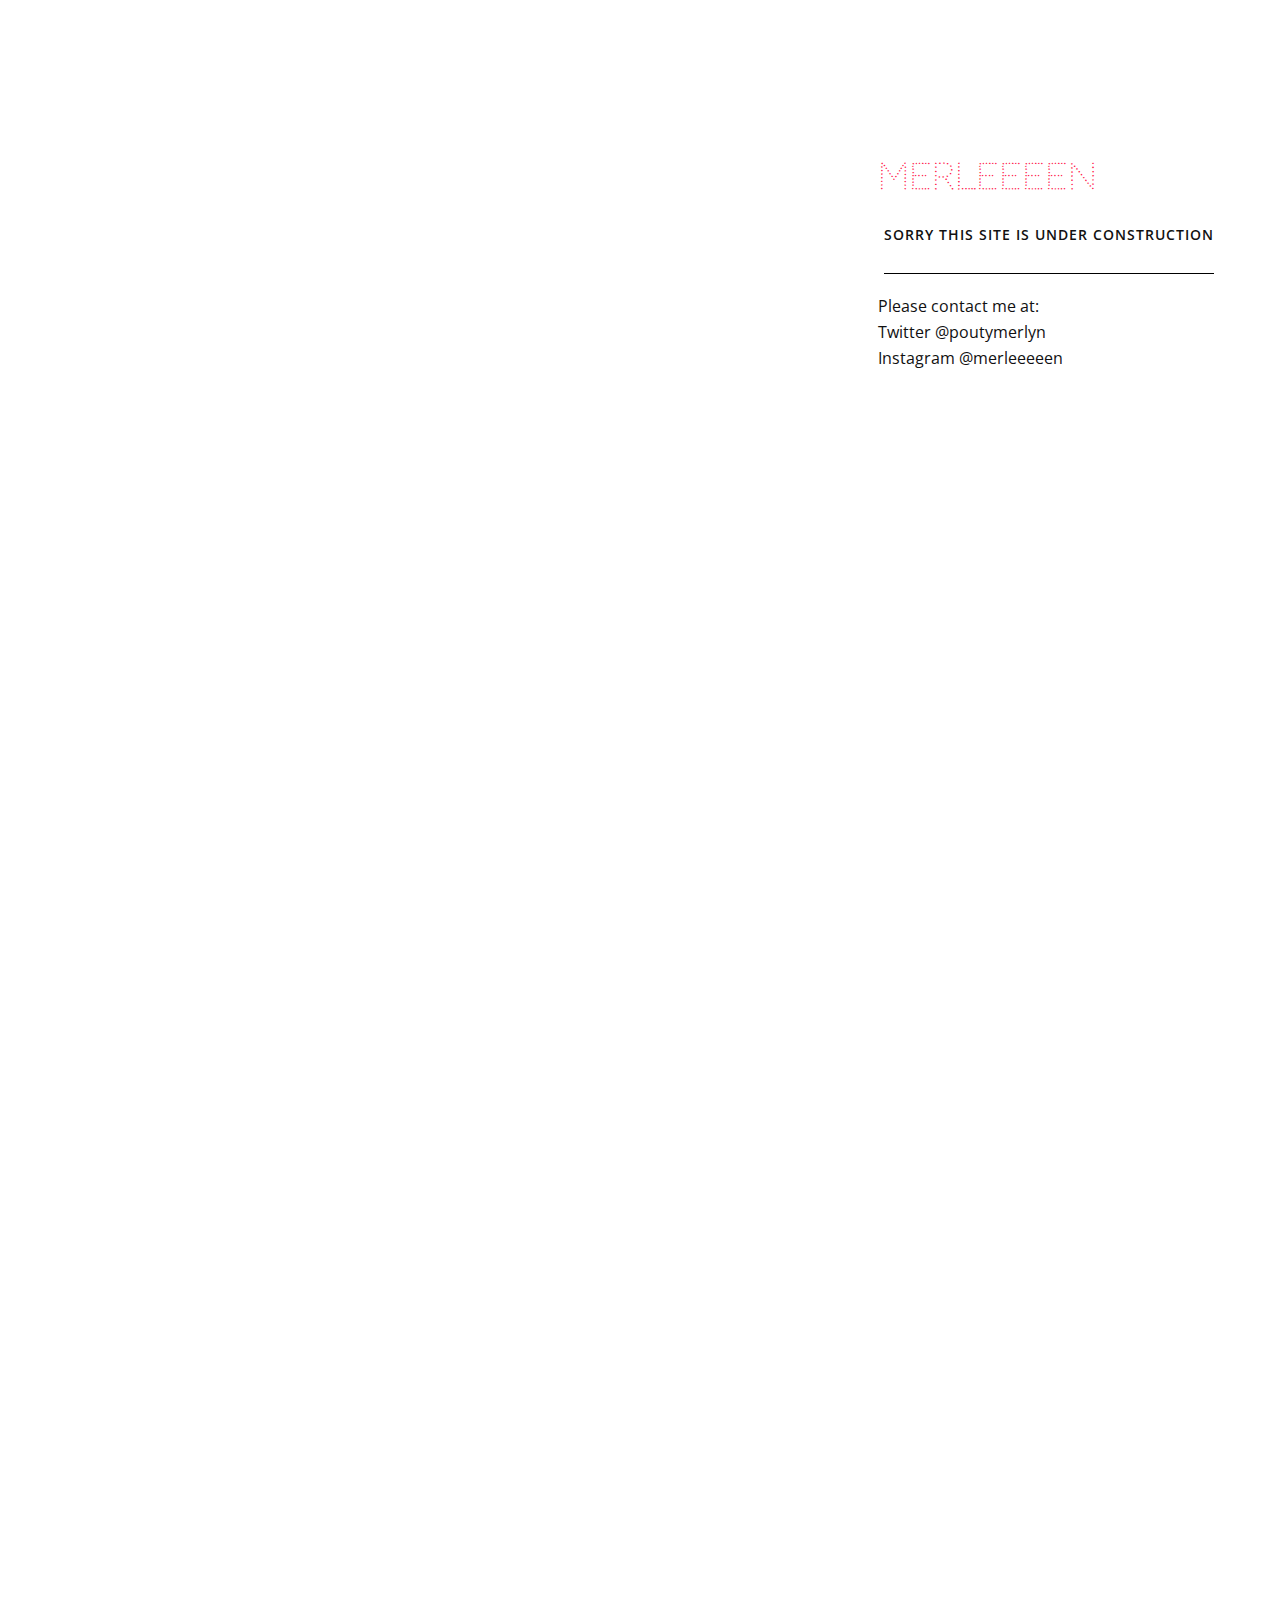
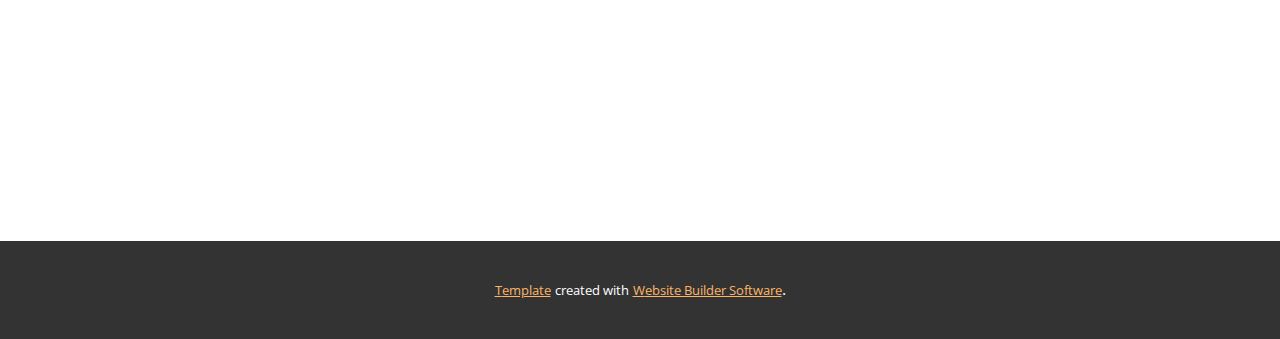
==== commit 36c99c15: "aa" ====
--- a/index.html
+++ b/index.html
@@ -30,7 +30,7 @@
     <meta property="og:url" content="index.html">
   </head>
   <body data-home-page="index.html" data-home-page-title="index" class="u-body"><header class="u-clearfix u-header" id="sec-8208"><div class="u-align-left u-clearfix u-sheet u-sheet-1"></div></header>
-    <section class="u-align-center u-clearfix u-image u-section-1" id="sec-44a1" data-image-width="1600" data-image-height="900">
+    <section class="u-align-center u-clearfix u-section-1" id="sec-44a1">
       <div class="u-clearfix u-sheet u-sheet-1">
         <div class="u-clearfix u-gutter-10 u-layout-wrap u-layout-wrap-1">
           <div class="u-layout">
@@ -41,29 +41,17 @@
               <div class="u-align-left u-container-style u-layout-cell u-right-cell u-size-20 u-white u-layout-cell-2">
                 <div class="u-container-layout u-valign-top u-container-layout-2">
                   <h2 class="u-custom-font u-text u-text-custom-color-1 u-text-1">merleeeen</h2>
-                  <a href="" class="u-border-1 u-border-black u-border-hover-palette-2-base u-btn u-btn-rectangle u-button-style u-none u-text-body-color u-text-hover-palette-2-base u-btn-1">Thank you For showing your interest :)</a>
+                  <a href="" class="u-border-1 u-border-black u-border-hover-palette-2-base u-btn u-btn-rectangle u-button-style u-none u-text-body-color u-text-hover-palette-2-base u-btn-1">Sorry this site is Under Construction<br>
+                    <br>
+                  </a>
+                  <p class="u-text u-text-2">Please contact me at:<br>Twitter @poutymerlyn<br>Instagram @merleeeeen<br>
+                    <br>
+                  </p>
                 </div>
               </div>
             </div>
           </div>
-        </div><!--products--><!--products_options_json--><!--{"type":"Recent","source":"","tags":"","count":3}--><!--/products_options_json-->
-        <div class="u-products u-repeater u-repeater-1"><!--product_item-->
-          <div class="u-align-center u-container-style u-custom-background u-products-item u-repeater-item u-white u-repeater-item-1">
-            <div class="u-container-layout u-similar-container u-container-layout-3"><!--product_button--><!--options_json--><!--{"clickType":"go-to-page","content":"About"}--><!--/options_json-->
-              <a href="" class="u-border-2 u-border-grey-25 u-btn u-btn-rectangle u-button-style u-none u-product-control u-text-body-color u-btn-2"><!--product_button_content-->About<!--/product_button_content--></a><!--/product_button-->
-            </div>
-          </div><!--/product_item--><!--product_item-->
-          <div class="u-align-center u-container-style u-products-item u-repeater-item u-white u-repeater-item-2" data-href="Commisions.html" data-page-id="191675">
-            <div class="u-container-layout u-similar-container u-container-layout-4"><!--product_button--><!--options_json--><!--{"clickType":"go-to-page","content":"commissions"}--><!--/options_json-->
-              <a href="" class="u-border-2 u-border-grey-25 u-btn u-btn-rectangle u-button-style u-none u-product-control u-text-body-color u-btn-3"><!--product_button_content-->commissions<!--/product_button_content--></a><!--/product_button-->
-            </div>
-          </div><!--/product_item--><!--product_item-->
-          <div class="u-align-center u-container-style u-custom-background u-products-item u-repeater-item u-white u-repeater-item-3">
-            <div class="u-container-layout u-similar-container u-container-layout-5"><!--product_button--><!--options_json--><!--{"clickType":"go-to-page","content":"previous work"}--><!--/options_json-->
-              <a href="" class="u-border-2 u-border-grey-25 u-btn u-btn-rectangle u-button-style u-none u-product-control u-text-body-color u-btn-4"><!--product_button_content-->previous work<!--/product_button_content--></a><!--/product_button-->
-            </div>
-          </div><!--/product_item-->
-        </div><!--/products-->
+        </div>
       </div>
     </section>
     <section class="u-align-center u-clearfix u-section-2" id="sec-2770">
--- a/nicepage.css
+++ b/nicepage.css
@@ -4,362 +4,362 @@
  * Copyright 2014-2020 Froala Labs
  */
 
-.fr-clearfix::after {
-  clear: both;
-  display: block;
-  content: "";
-  height: 0; }
-
-.fr-hide-by-clipping {
-  position: absolute;
-  width: 1px;
-  height: 1px;
-  padding: 0;
-  margin: -1px;
-  overflow: hidden;
-  clip: rect(0, 0, 0, 0);
-  border: 0; }
-
-.fr-view img.fr-rounded, .fr-view .fr-img-caption.fr-rounded img {
-  border-radius: 10px;
-  -moz-border-radius: 10px;
-  -webkit-border-radius: 10px;
-  -moz-background-clip: padding;
-  -webkit-background-clip: padding-box;
-  background-clip: padding-box; }
-
-.fr-view img.fr-shadow, .fr-view .fr-img-caption.fr-shadow img {
-  -webkit-box-shadow: 10px 10px 5px 0px #cccccc;
-  -moz-box-shadow: 10px 10px 5px 0px #cccccc;
-  box-shadow: 10px 10px 5px 0px #cccccc; }
-
-.fr-view img.fr-bordered, .fr-view .fr-img-caption.fr-bordered img {
-  border: solid 5px #CCC; }
-
-.fr-view img.fr-bordered {
-  -webkit-box-sizing: content-box;
-  -moz-box-sizing: content-box;
-  box-sizing: content-box; }
-
-.fr-view .fr-img-caption.fr-bordered img {
-  -webkit-box-sizing: border-box;
-  -moz-box-sizing: border-box;
-  box-sizing: border-box; }
-
-.fr-view {
-  word-wrap: break-word; }
-  .fr-view span[style~="color:"] a {
-    color: inherit; }
-  .fr-view strong {
-    font-weight: 700; }
-  .fr-view table {
-    border: none;
-    border-collapse: collapse;
-    empty-cells: show;
-    max-width: 100%; }
-    .fr-view table td {
-      min-width: 5px; }
-    .fr-view table.fr-dashed-borders td, .fr-view table.fr-dashed-borders th {
-      border-style: dashed; }
-    .fr-view table.fr-alternate-rows tbody tr:nth-child(2n) {
-      background: whitesmoke; }
-    .fr-view table td, .fr-view table th {
-      border: 1px solid #DDD; }
-      .fr-view table td:empty, .fr-view table th:empty {
-        height: 20px; }
-      .fr-view table td.fr-highlighted, .fr-view table th.fr-highlighted {
-        border: 1px double red; }
-      .fr-view table td.fr-thick, .fr-view table th.fr-thick {
-        border-width: 2px; }
-    .fr-view table th {
-      background: #ececec; }
-  .fr-view hr {
-    clear: both;
-    user-select: none;
-    -o-user-select: none;
-    -moz-user-select: none;
-    -khtml-user-select: none;
-    -webkit-user-select: none;
-    -ms-user-select: none;
-    break-after: always;
-    page-break-after: always; }
-  .fr-view .fr-file {
-    position: relative; }
-    .fr-view .fr-file::after {
-      position: relative;
-      content: "\1F4CE";
-      font-weight: normal; }
-  .fr-view pre {
-    white-space: pre-wrap;
-    word-wrap: break-word;
-    overflow: visible; }
-  .fr-view[dir="rtl"] blockquote {
-    border-left: none;
-    border-right: solid 2px #5E35B1;
-    margin-right: 0;
-    padding-right: 5px;
-    padding-left: 0; }
-    .fr-view[dir="rtl"] blockquote blockquote {
-      border-color: #00BCD4; }
-      .fr-view[dir="rtl"] blockquote blockquote blockquote {
-        border-color: #43A047; }
-  .fr-view blockquote {
-    border-left: solid 2px #5E35B1;
-    margin-left: 0;
-    padding-left: 5px;
-    color: #5E35B1; }
-    .fr-view blockquote blockquote {
-      border-color: #00BCD4;
-      color: #00BCD4; }
-      .fr-view blockquote blockquote blockquote {
-        border-color: #43A047;
-        color: #43A047; }
-  .fr-view span.fr-emoticon {
-    font-weight: normal;
-    font-family: "Apple Color Emoji","Segoe UI Emoji","NotoColorEmoji","Segoe UI Symbol","Android Emoji","EmojiSymbols";
-    display: inline;
-    line-height: 0; }
-    .fr-view span.fr-emoticon.fr-emoticon-img {
-      background-repeat: no-repeat !important;
-      font-size: inherit;
-      height: 1em;
-      width: 1em;
-      min-height: 20px;
-      min-width: 20px;
-      display: inline-block;
-      margin: -.1em .1em .1em;
-      line-height: 1;
-      vertical-align: middle; }
-  .fr-view .fr-text-gray {
-    color: #AAA !important; }
-  .fr-view .fr-text-bordered {
-    border-top: solid 1px #222;
-    border-bottom: solid 1px #222;
-    padding: 10px 0; }
-  .fr-view .fr-text-spaced {
-    letter-spacing: 1px; }
-  .fr-view .fr-text-uppercase {
-    text-transform: uppercase; }
-  .fr-view .fr-class-highlighted {
-    background-color: #ffff00; }
-  .fr-view .fr-class-code {
-    border-color: #cccccc;
-    border-radius: 2px;
-    -moz-border-radius: 2px;
-    -webkit-border-radius: 2px;
-    -moz-background-clip: padding;
-    -webkit-background-clip: padding-box;
-    background-clip: padding-box;
-    background: #f5f5f5;
-    padding: 10px;
-    font-family: "Courier New", Courier, monospace; }
-  .fr-view .fr-class-transparency {
-    opacity: 0.5; }
-  .fr-view img {
-    position: relative;
-    max-width: 100%; }
-    .fr-view img.fr-dib {
-      margin: 5px auto;
-      display: block;
-      float: none;
-      vertical-align: top; }
-      .fr-view img.fr-dib.fr-fil {
-        margin-left: 0;
-        text-align: left; }
-      .fr-view img.fr-dib.fr-fir {
-        margin-right: 0;
-        text-align: right; }
-    .fr-view img.fr-dii {
-      display: inline-block;
-      float: none;
-      vertical-align: bottom;
-      margin-left: 5px;
-      margin-right: 5px;
-      max-width: calc(100% - (2 * 5px)); }
-      .fr-view img.fr-dii.fr-fil {
-        float: left;
-        margin: 5px 5px 5px 0;
-        max-width: calc(100% - 5px); }
-      .fr-view img.fr-dii.fr-fir {
-        float: right;
-        margin: 5px 0 5px 5px;
-        max-width: calc(100% - 5px); }
-  .fr-view span.fr-img-caption {
-    position: relative;
-    max-width: 100%; }
-    .fr-view span.fr-img-caption.fr-dib {
-      margin: 5px auto;
-      display: block;
-      float: none;
-      vertical-align: top; }
-      .fr-view span.fr-img-caption.fr-dib.fr-fil {
-        margin-left: 0;
-        text-align: left; }
-      .fr-view span.fr-img-caption.fr-dib.fr-fir {
-        margin-right: 0;
-        text-align: right; }
-    .fr-view span.fr-img-caption.fr-dii {
-      display: inline-block;
-      float: none;
-      vertical-align: bottom;
-      margin-left: 5px;
-      margin-right: 5px;
-      max-width: calc(100% - (2 * 5px)); }
-      .fr-view span.fr-img-caption.fr-dii.fr-fil {
-        float: left;
-        margin: 5px 5px 5px 0;
-        max-width: calc(100% - 5px); }
-      .fr-view span.fr-img-caption.fr-dii.fr-fir {
-        float: right;
-        margin: 5px 0 5px 5px;
-        max-width: calc(100% - 5px); }
-  .fr-view .fr-video {
-    text-align: center;
-    position: relative; }
-    .fr-view .fr-video.fr-rv {
-      padding-bottom: 56.25%;
-      padding-top: 30px;
-      height: 0;
-      overflow: hidden; }
-      .fr-view .fr-video.fr-rv > iframe, .fr-view .fr-video.fr-rv object, .fr-view .fr-video.fr-rv embed {
-        position: absolute !important;
-        top: 0;
-        left: 0;
-        width: 100%;
-        height: 100%; }
-    .fr-view .fr-video > * {
-      -webkit-box-sizing: content-box;
-      -moz-box-sizing: content-box;
-      box-sizing: content-box;
-      max-width: 100%;
-      border: none; }
-    .fr-view .fr-video.fr-dvb {
-      display: block;
-      clear: both; }
-      .fr-view .fr-video.fr-dvb.fr-fvl {
-        text-align: left; }
-      .fr-view .fr-video.fr-dvb.fr-fvr {
-        text-align: right; }
-    .fr-view .fr-video.fr-dvi {
-      display: inline-block; }
-      .fr-view .fr-video.fr-dvi.fr-fvl {
-        float: left; }
-      .fr-view .fr-video.fr-dvi.fr-fvr {
-        float: right; }
-  .fr-view a.fr-strong {
-    font-weight: 700; }
-  .fr-view a.fr-green {
-    color: green; }
-  .fr-view .fr-img-caption {
-    text-align: center; }
-    .fr-view .fr-img-caption .fr-img-wrap {
-      padding: 0;
-      margin: auto;
-      text-align: center;
-      width: 100%; }
-      .fr-view .fr-img-caption .fr-img-wrap a {
-        display: block; }
-      .fr-view .fr-img-caption .fr-img-wrap img {
-        display: block;
-        margin: auto;
-        width: 100%; }
-      .fr-view .fr-img-caption .fr-img-wrap > span {
-        margin: auto;
-        display: block;
-        padding: 5px 5px 10px;
-        font-size: 14px;
-        font-weight: initial;
-        -webkit-box-sizing: border-box;
-        -moz-box-sizing: border-box;
-        box-sizing: border-box;
-        -webkit-opacity: 0.9;
-        -moz-opacity: 0.9;
-        opacity: 0.9;
-        -ms-filter: "progid:DXImageTransform.Microsoft.Alpha(Opacity=0)";
-        width: 100%;
-        text-align: center; }
-  .fr-view button.fr-rounded, .fr-view input.fr-rounded, .fr-view textarea.fr-rounded {
-    border-radius: 10px;
-    -moz-border-radius: 10px;
-    -webkit-border-radius: 10px;
-    -moz-background-clip: padding;
-    -webkit-background-clip: padding-box;
-    background-clip: padding-box; }
-  .fr-view button.fr-large, .fr-view input.fr-large, .fr-view textarea.fr-large {
-    font-size: 24px; }
-  .fr-view ul, .fr-view ol {
-    list-style-position: inside; }
-
-/**
- * Image style.
- */
-a.fr-view.fr-strong {
-  font-weight: 700; }
-a.fr-view.fr-green {
-  color: green; }
-
-/**
- * Link style.
- */
-img.fr-view {
-  position: relative;
-  max-width: 100%; }
-  img.fr-view.fr-dib {
-    margin: 5px auto;
-    display: block;
-    float: none;
-    vertical-align: top; }
-    img.fr-view.fr-dib.fr-fil {
-      margin-left: 0;
-      text-align: left; }
-    img.fr-view.fr-dib.fr-fir {
-      margin-right: 0;
-      text-align: right; }
-  img.fr-view.fr-dii {
-    display: inline-block;
-    float: none;
-    vertical-align: bottom;
-    margin-left: 5px;
-    margin-right: 5px;
-    max-width: calc(100% - (2 * 5px)); }
-    img.fr-view.fr-dii.fr-fil {
-      float: left;
-      margin: 5px 5px 5px 0;
-      max-width: calc(100% - 5px); }
-    img.fr-view.fr-dii.fr-fir {
-      float: right;
-      margin: 5px 0 5px 5px;
-      max-width: calc(100% - 5px); }
-
-span.fr-img-caption.fr-view {
-  position: relative;
-  max-width: 100%; }
-  span.fr-img-caption.fr-view.fr-dib {
-    margin: 5px auto;
-    display: block;
-    float: none;
-    vertical-align: top; }
-    span.fr-img-caption.fr-view.fr-dib.fr-fil {
-      margin-left: 0;
-      text-align: left; }
-    span.fr-img-caption.fr-view.fr-dib.fr-fir {
-      margin-right: 0;
-      text-align: right; }
-  span.fr-img-caption.fr-view.fr-dii {
-    display: inline-block;
-    float: none;
-    vertical-align: bottom;
-    margin-left: 5px;
-    margin-right: 5px;
-    max-width: calc(100% - (2 * 5px)); }
-    span.fr-img-caption.fr-view.fr-dii.fr-fil {
-      float: left;
-      margin: 5px 5px 5px 0;
-      max-width: calc(100% - 5px); }
-    span.fr-img-caption.fr-view.fr-dii.fr-fir {
-      float: right;
-      margin: 5px 0 5px 5px;
-      max-width: calc(100% - 5px); }
+.fr-clearfix::after {
+  clear: both;
+  display: block;
+  content: "";
+  height: 0; }
+
+.fr-hide-by-clipping {
+  position: absolute;
+  width: 1px;
+  height: 1px;
+  padding: 0;
+  margin: -1px;
+  overflow: hidden;
+  clip: rect(0, 0, 0, 0);
+  border: 0; }
+
+.fr-view img.fr-rounded, .fr-view .fr-img-caption.fr-rounded img {
+  border-radius: 10px;
+  -moz-border-radius: 10px;
+  -webkit-border-radius: 10px;
+  -moz-background-clip: padding;
+  -webkit-background-clip: padding-box;
+  background-clip: padding-box; }
+
+.fr-view img.fr-shadow, .fr-view .fr-img-caption.fr-shadow img {
+  -webkit-box-shadow: 10px 10px 5px 0px #cccccc;
+  -moz-box-shadow: 10px 10px 5px 0px #cccccc;
+  box-shadow: 10px 10px 5px 0px #cccccc; }
+
+.fr-view img.fr-bordered, .fr-view .fr-img-caption.fr-bordered img {
+  border: solid 5px #CCC; }
+
+.fr-view img.fr-bordered {
+  -webkit-box-sizing: content-box;
+  -moz-box-sizing: content-box;
+  box-sizing: content-box; }
+
+.fr-view .fr-img-caption.fr-bordered img {
+  -webkit-box-sizing: border-box;
+  -moz-box-sizing: border-box;
+  box-sizing: border-box; }
+
+.fr-view {
+  word-wrap: break-word; }
+  .fr-view span[style~="color:"] a {
+    color: inherit; }
+  .fr-view strong {
+    font-weight: 700; }
+  .fr-view table {
+    border: none;
+    border-collapse: collapse;
+    empty-cells: show;
+    max-width: 100%; }
+    .fr-view table td {
+      min-width: 5px; }
+    .fr-view table.fr-dashed-borders td, .fr-view table.fr-dashed-borders th {
+      border-style: dashed; }
+    .fr-view table.fr-alternate-rows tbody tr:nth-child(2n) {
+      background: whitesmoke; }
+    .fr-view table td, .fr-view table th {
+      border: 1px solid #DDD; }
+      .fr-view table td:empty, .fr-view table th:empty {
+        height: 20px; }
+      .fr-view table td.fr-highlighted, .fr-view table th.fr-highlighted {
+        border: 1px double red; }
+      .fr-view table td.fr-thick, .fr-view table th.fr-thick {
+        border-width: 2px; }
+    .fr-view table th {
+      background: #ececec; }
+  .fr-view hr {
+    clear: both;
+    user-select: none;
+    -o-user-select: none;
+    -moz-user-select: none;
+    -khtml-user-select: none;
+    -webkit-user-select: none;
+    -ms-user-select: none;
+    break-after: always;
+    page-break-after: always; }
+  .fr-view .fr-file {
+    position: relative; }
+    .fr-view .fr-file::after {
+      position: relative;
+      content: "\1F4CE";
+      font-weight: normal; }
+  .fr-view pre {
+    white-space: pre-wrap;
+    word-wrap: break-word;
+    overflow: visible; }
+  .fr-view[dir="rtl"] blockquote {
+    border-left: none;
+    border-right: solid 2px #5E35B1;
+    margin-right: 0;
+    padding-right: 5px;
+    padding-left: 0; }
+    .fr-view[dir="rtl"] blockquote blockquote {
+      border-color: #00BCD4; }
+      .fr-view[dir="rtl"] blockquote blockquote blockquote {
+        border-color: #43A047; }
+  .fr-view blockquote {
+    border-left: solid 2px #5E35B1;
+    margin-left: 0;
+    padding-left: 5px;
+    color: #5E35B1; }
+    .fr-view blockquote blockquote {
+      border-color: #00BCD4;
+      color: #00BCD4; }
+      .fr-view blockquote blockquote blockquote {
+        border-color: #43A047;
+        color: #43A047; }
+  .fr-view span.fr-emoticon {
+    font-weight: normal;
+    font-family: "Apple Color Emoji","Segoe UI Emoji","NotoColorEmoji","Segoe UI Symbol","Android Emoji","EmojiSymbols";
+    display: inline;
+    line-height: 0; }
+    .fr-view span.fr-emoticon.fr-emoticon-img {
+      background-repeat: no-repeat !important;
+      font-size: inherit;
+      height: 1em;
+      width: 1em;
+      min-height: 20px;
+      min-width: 20px;
+      display: inline-block;
+      margin: -.1em .1em .1em;
+      line-height: 1;
+      vertical-align: middle; }
+  .fr-view .fr-text-gray {
+    color: #AAA !important; }
+  .fr-view .fr-text-bordered {
+    border-top: solid 1px #222;
+    border-bottom: solid 1px #222;
+    padding: 10px 0; }
+  .fr-view .fr-text-spaced {
+    letter-spacing: 1px; }
+  .fr-view .fr-text-uppercase {
+    text-transform: uppercase; }
+  .fr-view .fr-class-highlighted {
+    background-color: #ffff00; }
+  .fr-view .fr-class-code {
+    border-color: #cccccc;
+    border-radius: 2px;
+    -moz-border-radius: 2px;
+    -webkit-border-radius: 2px;
+    -moz-background-clip: padding;
+    -webkit-background-clip: padding-box;
+    background-clip: padding-box;
+    background: #f5f5f5;
+    padding: 10px;
+    font-family: "Courier New", Courier, monospace; }
+  .fr-view .fr-class-transparency {
+    opacity: 0.5; }
+  .fr-view img {
+    position: relative;
+    max-width: 100%; }
+    .fr-view img.fr-dib {
+      margin: 5px auto;
+      display: block;
+      float: none;
+      vertical-align: top; }
+      .fr-view img.fr-dib.fr-fil {
+        margin-left: 0;
+        text-align: left; }
+      .fr-view img.fr-dib.fr-fir {
+        margin-right: 0;
+        text-align: right; }
+    .fr-view img.fr-dii {
+      display: inline-block;
+      float: none;
+      vertical-align: bottom;
+      margin-left: 5px;
+      margin-right: 5px;
+      max-width: calc(100% - (2 * 5px)); }
+      .fr-view img.fr-dii.fr-fil {
+        float: left;
+        margin: 5px 5px 5px 0;
+        max-width: calc(100% - 5px); }
+      .fr-view img.fr-dii.fr-fir {
+        float: right;
+        margin: 5px 0 5px 5px;
+        max-width: calc(100% - 5px); }
+  .fr-view span.fr-img-caption {
+    position: relative;
+    max-width: 100%; }
+    .fr-view span.fr-img-caption.fr-dib {
+      margin: 5px auto;
+      display: block;
+      float: none;
+      vertical-align: top; }
+      .fr-view span.fr-img-caption.fr-dib.fr-fil {
+        margin-left: 0;
+        text-align: left; }
+      .fr-view span.fr-img-caption.fr-dib.fr-fir {
+        margin-right: 0;
+        text-align: right; }
+    .fr-view span.fr-img-caption.fr-dii {
+      display: inline-block;
+      float: none;
+      vertical-align: bottom;
+      margin-left: 5px;
+      margin-right: 5px;
+      max-width: calc(100% - (2 * 5px)); }
+      .fr-view span.fr-img-caption.fr-dii.fr-fil {
+        float: left;
+        margin: 5px 5px 5px 0;
+        max-width: calc(100% - 5px); }
+      .fr-view span.fr-img-caption.fr-dii.fr-fir {
+        float: right;
+        margin: 5px 0 5px 5px;
+        max-width: calc(100% - 5px); }
+  .fr-view .fr-video {
+    text-align: center;
+    position: relative; }
+    .fr-view .fr-video.fr-rv {
+      padding-bottom: 56.25%;
+      padding-top: 30px;
+      height: 0;
+      overflow: hidden; }
+      .fr-view .fr-video.fr-rv > iframe, .fr-view .fr-video.fr-rv object, .fr-view .fr-video.fr-rv embed {
+        position: absolute !important;
+        top: 0;
+        left: 0;
+        width: 100%;
+        height: 100%; }
+    .fr-view .fr-video > * {
+      -webkit-box-sizing: content-box;
+      -moz-box-sizing: content-box;
+      box-sizing: content-box;
+      max-width: 100%;
+      border: none; }
+    .fr-view .fr-video.fr-dvb {
+      display: block;
+      clear: both; }
+      .fr-view .fr-video.fr-dvb.fr-fvl {
+        text-align: left; }
+      .fr-view .fr-video.fr-dvb.fr-fvr {
+        text-align: right; }
+    .fr-view .fr-video.fr-dvi {
+      display: inline-block; }
+      .fr-view .fr-video.fr-dvi.fr-fvl {
+        float: left; }
+      .fr-view .fr-video.fr-dvi.fr-fvr {
+        float: right; }
+  .fr-view a.fr-strong {
+    font-weight: 700; }
+  .fr-view a.fr-green {
+    color: green; }
+  .fr-view .fr-img-caption {
+    text-align: center; }
+    .fr-view .fr-img-caption .fr-img-wrap {
+      padding: 0;
+      margin: auto;
+      text-align: center;
+      width: 100%; }
+      .fr-view .fr-img-caption .fr-img-wrap a {
+        display: block; }
+      .fr-view .fr-img-caption .fr-img-wrap img {
+        display: block;
+        margin: auto;
+        width: 100%; }
+      .fr-view .fr-img-caption .fr-img-wrap > span {
+        margin: auto;
+        display: block;
+        padding: 5px 5px 10px;
+        font-size: 14px;
+        font-weight: initial;
+        -webkit-box-sizing: border-box;
+        -moz-box-sizing: border-box;
+        box-sizing: border-box;
+        -webkit-opacity: 0.9;
+        -moz-opacity: 0.9;
+        opacity: 0.9;
+        -ms-filter: "progid:DXImageTransform.Microsoft.Alpha(Opacity=0)";
+        width: 100%;
+        text-align: center; }
+  .fr-view button.fr-rounded, .fr-view input.fr-rounded, .fr-view textarea.fr-rounded {
+    border-radius: 10px;
+    -moz-border-radius: 10px;
+    -webkit-border-radius: 10px;
+    -moz-background-clip: padding;
+    -webkit-background-clip: padding-box;
+    background-clip: padding-box; }
+  .fr-view button.fr-large, .fr-view input.fr-large, .fr-view textarea.fr-large {
+    font-size: 24px; }
+  .fr-view ul, .fr-view ol {
+    list-style-position: inside; }
+
+/**
+ * Image style.
+ */
+a.fr-view.fr-strong {
+  font-weight: 700; }
+a.fr-view.fr-green {
+  color: green; }
+
+/**
+ * Link style.
+ */
+img.fr-view {
+  position: relative;
+  max-width: 100%; }
+  img.fr-view.fr-dib {
+    margin: 5px auto;
+    display: block;
+    float: none;
+    vertical-align: top; }
+    img.fr-view.fr-dib.fr-fil {
+      margin-left: 0;
+      text-align: left; }
+    img.fr-view.fr-dib.fr-fir {
+      margin-right: 0;
+      text-align: right; }
+  img.fr-view.fr-dii {
+    display: inline-block;
+    float: none;
+    vertical-align: bottom;
+    margin-left: 5px;
+    margin-right: 5px;
+    max-width: calc(100% - (2 * 5px)); }
+    img.fr-view.fr-dii.fr-fil {
+      float: left;
+      margin: 5px 5px 5px 0;
+      max-width: calc(100% - 5px); }
+    img.fr-view.fr-dii.fr-fir {
+      float: right;
+      margin: 5px 0 5px 5px;
+      max-width: calc(100% - 5px); }
+
+span.fr-img-caption.fr-view {
+  position: relative;
+  max-width: 100%; }
+  span.fr-img-caption.fr-view.fr-dib {
+    margin: 5px auto;
+    display: block;
+    float: none;
+    vertical-align: top; }
+    span.fr-img-caption.fr-view.fr-dib.fr-fil {
+      margin-left: 0;
+      text-align: left; }
+    span.fr-img-caption.fr-view.fr-dib.fr-fir {
+      margin-right: 0;
+      text-align: right; }
+  span.fr-img-caption.fr-view.fr-dii {
+    display: inline-block;
+    float: none;
+    vertical-align: bottom;
+    margin-left: 5px;
+    margin-right: 5px;
+    max-width: calc(100% - (2 * 5px)); }
+    span.fr-img-caption.fr-view.fr-dii.fr-fil {
+      float: left;
+      margin: 5px 5px 5px 0;
+      max-width: calc(100% - 5px); }
+    span.fr-img-caption.fr-view.fr-dii.fr-fir {
+      float: right;
+      margin: 5px 0 5px 5px;
+      max-width: calc(100% - 5px); }
 /*begin-commonstyles animate*/@charset "UTF-8";
 
 /*!
@@ -18956,12 +18956,12 @@
 .u-container-style.u-color-1-dark-3:before,
 .u-table-alt-color-1-dark-3 tr:nth-child(even) {
   color: #ffffff;
-  background-color: #292e33;
+  background-color: #332e29;
 }
 .u-button-style.u-color-1-dark-3,
 .u-button-style.u-color-1-dark-3[class*="u-border-"] {
   color: #ffffff !important;
-  background-color: #292e33 !important;
+  background-color: #332e29 !important;
 }
 .u-button-style.u-color-1-dark-3:hover,
 .u-button-style.u-color-1-dark-3[class*="u-border-"]:hover,
@@ -18972,7 +18972,7 @@
 .u-button-style.u-button-style.u-color-1-dark-3.active,
 .u-button-style.u-button-style.u-color-1-dark-3[class*="u-border-"].active {
   color: #ffffff !important;
-  background-color: #25292e !important;
+  background-color: #2e2925 !important;
 }
 .u-hover-color-1-dark-3:hover,
 .u-hover-color-1-dark-3[class*="u-border-"]:hover,
@@ -18989,22 +18989,22 @@
 a.u-button-style.u-button-style.u-active-color-1-dark-3.active,
 a.u-button-style.u-button-style.u-active-color-1-dark-3[class*="u-border-"].active {
   color: #ffffff !important;
-  background-color: #292e33 !important;
+  background-color: #332e29 !important;
 }
 a.u-link.u-hover-color-1-dark-3:hover {
-  color: #292e33 !important;
+  color: #332e29 !important;
 }
 .u-color-1-dark-2,
 .u-body.u-color-1-dark-2,
 .u-container-style.u-color-1-dark-2:before,
 .u-table-alt-color-1-dark-2 tr:nth-child(even) {
   color: #ffffff;
-  background-color: #425465;
+  background-color: #6c5a47;
 }
 .u-button-style.u-color-1-dark-2,
 .u-button-style.u-color-1-dark-2[class*="u-border-"] {
   color: #ffffff !important;
-  background-color: #425465 !important;
+  background-color: #6c5a47 !important;
 }
 .u-button-style.u-color-1-dark-2:hover,
 .u-button-style.u-color-1-dark-2[class*="u-border-"]:hover,
@@ -19015,7 +19015,7 @@
 .u-button-style.u-button-style.u-color-1-dark-2.active,
 .u-button-style.u-button-style.u-color-1-dark-2[class*="u-border-"].active {
   color: #ffffff !important;
-  background-color: #3b4c5b !important;
+  background-color: #615140 !important;
 }
 .u-hover-color-1-dark-2:hover,
 .u-hover-color-1-dark-2[class*="u-border-"]:hover,
@@ -19032,22 +19032,22 @@
 a.u-button-style.u-button-style.u-active-color-1-dark-2.active,
 a.u-button-style.u-button-style.u-active-color-1-dark-2[class*="u-border-"].active {
   color: #ffffff !important;
-  background-color: #425465 !important;
+  background-color: #6c5a47 !important;
 }
 a.u-link.u-hover-color-1-dark-2:hover {
-  color: #425465 !important;
+  color: #6c5a47 !important;
 }
 .u-color-1-dark-1,
 .u-body.u-color-1-dark-1,
 .u-container-style.u-color-1-dark-1:before,
 .u-table-alt-color-1-dark-1 tr:nth-child(even) {
   color: #ffffff;
-  background-color: #4c7397;
+  background-color: #a57e54;
 }
 .u-button-style.u-color-1-dark-1,
 .u-button-style.u-color-1-dark-1[class*="u-border-"] {
   color: #ffffff !important;
-  background-color: #4c7397 !important;
+  background-color: #a57e54 !important;
 }
 .u-button-style.u-color-1-dark-1:hover,
 .u-button-style.u-color-1-dark-1[class*="u-border-"]:hover,
@@ -19058,7 +19058,7 @@
 .u-button-style.u-button-style.u-color-1-dark-1.active,
 .u-button-style.u-button-style.u-color-1-dark-1[class*="u-border-"].active {
   color: #ffffff !important;
-  background-color: #446888 !important;
+  background-color: #95714c !important;
 }
 .u-hover-color-1-dark-1:hover,
 .u-hover-color-1-dark-1[class*="u-border-"]:hover,
@@ -19075,22 +19075,22 @@
 a.u-button-style.u-button-style.u-active-color-1-dark-1.active,
 a.u-button-style.u-button-style.u-active-color-1-dark-1[class*="u-border-"].active {
   color: #ffffff !important;
-  background-color: #4c7397 !important;
+  background-color: #a57e54 !important;
 }
 a.u-link.u-hover-color-1-dark-1:hover {
-  color: #4c7397 !important;
+  color: #a57e54 !important;
 }
 .u-color-1,
 .u-body.u-color-1,
 .u-container-style.u-color-1:before,
 .u-table-alt-color-1 tr:nth-child(even) {
   color: #ffffff;
-  background-color: #478ac9;
+  background-color: #de9a51;
 }
 .u-button-style.u-color-1,
 .u-button-style.u-color-1[class*="u-border-"] {
   color: #ffffff !important;
-  background-color: #478ac9 !important;
+  background-color: #de9a51 !important;
 }
 .u-button-style.u-color-1:hover,
 .u-button-style.u-color-1[class*="u-border-"]:hover,
@@ -19101,7 +19101,7 @@
 .u-button-style.u-button-style.u-color-1.active,
 .u-button-style.u-button-style.u-color-1[class*="u-border-"].active {
   color: #ffffff !important;
-  background-color: #387cbd !important;
+  background-color: #d98b38 !important;
 }
 .u-hover-color-1:hover,
 .u-hover-color-1[class*="u-border-"]:hover,
@@ -19118,22 +19118,22 @@
 a.u-button-style.u-button-style.u-active-color-1.active,
 a.u-button-style.u-button-style.u-active-color-1[class*="u-border-"].active {
   color: #ffffff !important;
-  background-color: #478ac9 !important;
+  background-color: #de9a51 !important;
 }
 a.u-link.u-hover-color-1:hover {
-  color: #478ac9 !important;
+  color: #de9a51 !important;
 }
 .u-color-1-light-1,
 .u-body.u-color-1-light-1,
 .u-container-style.u-color-1-light-1:before,
 .u-table-alt-color-1-light-1 tr:nth-child(even) {
-  color: #ffffff;
-  background-color: #77aad9;
+  color: #111111;
+  background-color: #fdb467;
 }
 .u-button-style.u-color-1-light-1,
 .u-button-style.u-color-1-light-1[class*="u-border-"] {
-  color: #ffffff !important;
-  background-color: #77aad9 !important;
+  color: #111111 !important;
+  background-color: #fdb467 !important;
 }
 .u-button-style.u-color-1-light-1:hover,
 .u-button-style.u-color-1-light-1[class*="u-border-"]:hover,
@@ -19143,8 +19143,8 @@
 .u-button-style.u-button-style.u-color-1-light-1[class*="u-border-"]:active,
 .u-button-style.u-button-style.u-color-1-light-1.active,
 .u-button-style.u-button-style.u-color-1-light-1[class*="u-border-"].active {
-  color: #ffffff !important;
-  background-color: #5d9ad2 !important;
+  color: #111111 !important;
+  background-color: #fda344 !important;
 }
 .u-hover-color-1-light-1:hover,
 .u-hover-color-1-light-1[class*="u-border-"]:hover,
@@ -19160,23 +19160,23 @@
 a.u-button-style.u-button-style.u-active-color-1-light-1[class*="u-border-"]:active,
 a.u-button-style.u-button-style.u-active-color-1-light-1.active,
 a.u-button-style.u-button-style.u-active-color-1-light-1[class*="u-border-"].active {
-  color: #ffffff !important;
-  background-color: #77aad9 !important;
+  color: #111111 !important;
+  background-color: #fdb467 !important;
 }
 a.u-link.u-hover-color-1-light-1:hover {
-  color: #77aad9 !important;
+  color: #fdb467 !important;
 }
 .u-color-1-light-2,
 .u-body.u-color-1-light-2,
 .u-container-style.u-color-1-light-2:before,
 .u-table-alt-color-1-light-2 tr:nth-child(even) {
   color: #111111;
-  background-color: #adcce9;
+  background-color: #fed6ab;
 }
 .u-button-style.u-color-1-light-2,
 .u-button-style.u-color-1-light-2[class*="u-border-"] {
   color: #111111 !important;
-  background-color: #adcce9 !important;
+  background-color: #fed6ab !important;
 }
 .u-button-style.u-color-1-light-2:hover,
 .u-button-style.u-color-1-light-2[class*="u-border-"]:hover,
@@ -19187,7 +19187,7 @@
 .u-button-style.u-button-style.u-color-1-light-2.active,
 .u-button-style.u-button-style.u-color-1-light-2[class*="u-border-"].active {
   color: #111111 !important;
-  background-color: #8db8e0 !important;
+  background-color: #fec281 !important;
 }
 .u-hover-color-1-light-2:hover,
 .u-hover-color-1-light-2[class*="u-border-"]:hover,
@@ -19204,22 +19204,22 @@
 a.u-button-style.u-button-style.u-active-color-1-light-2.active,
 a.u-button-style.u-button-style.u-active-color-1-light-2[class*="u-border-"].active {
   color: #111111 !important;
-  background-color: #adcce9 !important;
+  background-color: #fed6ab !important;
 }
 a.u-link.u-hover-color-1-light-2:hover {
-  color: #adcce9 !important;
+  color: #fed6ab !important;
 }
 .u-color-1-light-3,
 .u-body.u-color-1-light-3,
 .u-container-style.u-color-1-light-3:before,
 .u-table-alt-color-1-light-3 tr:nth-child(even) {
   color: #111111;
-  background-color: #e9f2fa;
+  background-color: #fff7f0;
 }
 .u-button-style.u-color-1-light-3,
 .u-button-style.u-color-1-light-3[class*="u-border-"] {
   color: #111111 !important;
-  background-color: #e9f2fa !important;
+  background-color: #fff7f0 !important;
 }
 .u-button-style.u-color-1-light-3:hover,
 .u-button-style.u-color-1-light-3[class*="u-border-"]:hover,
@@ -19230,7 +19230,7 @@
 .u-button-style.u-button-style.u-color-1-light-3.active,
 .u-button-style.u-button-style.u-color-1-light-3[class*="u-border-"].active {
   color: #111111 !important;
-  background-color: #c2dbf1 !important;
+  background-color: #ffddbf !important;
 }
 .u-hover-color-1-light-3:hover,
 .u-hover-color-1-light-3[class*="u-border-"]:hover,
@@ -19247,22 +19247,22 @@
 a.u-button-style.u-button-style.u-active-color-1-light-3.active,
 a.u-button-style.u-button-style.u-active-color-1-light-3[class*="u-border-"].active {
   color: #111111 !important;
-  background-color: #e9f2fa !important;
+  background-color: #fff7f0 !important;
 }
 a.u-link.u-hover-color-1-light-3:hover {
-  color: #e9f2fa !important;
+  color: #fff7f0 !important;
 }
 .u-color-1-base,
 .u-body.u-color-1-base,
 .u-container-style.u-color-1-base:before,
 .u-table-alt-color-1-base tr:nth-child(even) {
-  color: #ffffff;
-  background-color: #478ac9;
+  color: #111111;
+  background-color: #fdb467;
 }
 .u-button-style.u-color-1-base,
 .u-button-style.u-color-1-base[class*="u-border-"] {
-  color: #ffffff !important;
-  background-color: #478ac9 !important;
+  color: #111111 !important;
+  background-color: #fdb467 !important;
 }
 .u-button-style.u-color-1-base:hover,
 .u-button-style.u-color-1-base[class*="u-border-"]:hover,
@@ -19272,8 +19272,8 @@
 .u-button-style.u-button-style.u-color-1-base[class*="u-border-"]:active,
 .u-button-style.u-button-style.u-color-1-base.active,
 .u-button-style.u-button-style.u-color-1-base[class*="u-border-"].active {
-  color: #ffffff !important;
-  background-color: #387cbd !important;
+  color: #111111 !important;
+  background-color: #fda344 !important;
 }
 .u-hover-color-1-base:hover,
 .u-hover-color-1-base[class*="u-border-"]:hover,
@@ -19289,23 +19289,23 @@
 a.u-button-style.u-button-style.u-active-color-1-base[class*="u-border-"]:active,
 a.u-button-style.u-button-style.u-active-color-1-base.active,
 a.u-button-style.u-button-style.u-active-color-1-base[class*="u-border-"].active {
-  color: #ffffff !important;
-  background-color: #478ac9 !important;
+  color: #111111 !important;
+  background-color: #fdb467 !important;
 }
 a.u-link.u-hover-color-1-base:hover {
-  color: #478ac9 !important;
+  color: #fdb467 !important;
 }
 .u-color-2-dark-3,
 .u-body.u-color-2-dark-3,
 .u-container-style.u-color-2-dark-3:before,
 .u-table-alt-color-2-dark-3 tr:nth-child(even) {
   color: #ffffff;
-  background-color: #332929;
+  background-color: #333029;
 }
 .u-button-style.u-color-2-dark-3,
 .u-button-style.u-color-2-dark-3[class*="u-border-"] {
   color: #ffffff !important;
-  background-color: #332929 !important;
+  background-color: #333029 !important;
 }
 .u-button-style.u-color-2-dark-3:hover,
 .u-button-style.u-color-2-dark-3[class*="u-border-"]:hover,
@@ -19316,7 +19316,7 @@
 .u-button-style.u-button-style.u-color-2-dark-3.active,
 .u-button-style.u-button-style.u-color-2-dark-3[class*="u-border-"].active {
   color: #ffffff !important;
-  background-color: #2e2525 !important;
+  background-color: #2e2b25 !important;
 }
 .u-hover-color-2-dark-3:hover,
 .u-hover-color-2-dark-3[class*="u-border-"]:hover,
@@ -19333,22 +19333,22 @@
 a.u-button-style.u-button-style.u-active-color-2-dark-3.active,
 a.u-button-style.u-button-style.u-active-color-2-dark-3[class*="u-border-"].active {
   color: #ffffff !important;
-  background-color: #332929 !important;
+  background-color: #333029 !important;
 }
 a.u-link.u-hover-color-2-dark-3:hover {
-  color: #332929 !important;
+  color: #333029 !important;
 }
 .u-color-2-dark-2,
 .u-body.u-color-2-dark-2,
 .u-container-style.u-color-2-dark-2:before,
 .u-table-alt-color-2-dark-2 tr:nth-child(even) {
   color: #ffffff;
-  background-color: #6b4748;
+  background-color: #4c4a46;
 }
 .u-button-style.u-color-2-dark-2,
 .u-button-style.u-color-2-dark-2[class*="u-border-"] {
   color: #ffffff !important;
-  background-color: #6b4748 !important;
+  background-color: #4c4a46 !important;
 }
 .u-button-style.u-color-2-dark-2:hover,
 .u-button-style.u-color-2-dark-2[class*="u-border-"]:hover,
@@ -19359,7 +19359,7 @@
 .u-button-style.u-button-style.u-color-2-dark-2.active,
 .u-button-style.u-button-style.u-color-2-dark-2[class*="u-border-"].active {
   color: #ffffff !important;
-  background-color: #604041 !important;
+  background-color: #44433f !important;
 }
 .u-hover-color-2-dark-2:hover,
 .u-hover-color-2-dark-2[class*="u-border-"]:hover,
@@ -19376,22 +19376,22 @@
 a.u-button-style.u-button-style.u-active-color-2-dark-2.active,
 a.u-button-style.u-button-style.u-active-color-2-dark-2[class*="u-border-"].active {
   color: #ffffff !important;
-  background-color: #6b4748 !important;
+  background-color: #4c4a46 !important;
 }
 a.u-link.u-hover-color-2-dark-2:hover {
-  color: #6b4748 !important;
+  color: #4c4a46 !important;
 }
 .u-color-2-dark-1,
 .u-body.u-color-2-dark-1,
 .u-container-style.u-color-2-dark-1:before,
 .u-table-alt-color-2-dark-1 tr:nth-child(even) {
   color: #ffffff;
-  background-color: #a35559;
+  background-color: #7b7874;
 }
 .u-button-style.u-color-2-dark-1,
 .u-button-style.u-color-2-dark-1[class*="u-border-"] {
   color: #ffffff !important;
-  background-color: #a35559 !important;
+  background-color: #7b7874 !important;
 }
 .u-button-style.u-color-2-dark-1:hover,
 .u-button-style.u-color-2-dark-1[class*="u-border-"]:hover,
@@ -19402,7 +19402,7 @@
 .u-button-style.u-button-style.u-color-2-dark-1.active,
 .u-button-style.u-button-style.u-color-2-dark-1[class*="u-border-"].active {
   color: #ffffff !important;
-  background-color: #934c50 !important;
+  background-color: #6f6c68 !important;
 }
 .u-hover-color-2-dark-1:hover,
 .u-hover-color-2-dark-1[class*="u-border-"]:hover,
@@ -19419,22 +19419,22 @@
 a.u-button-style.u-button-style.u-active-color-2-dark-1.active,
 a.u-button-style.u-button-style.u-active-color-2-dark-1[class*="u-border-"].active {
   color: #ffffff !important;
-  background-color: #a35559 !important;
+  background-color: #7b7874 !important;
 }
 a.u-link.u-hover-color-2-dark-1:hover {
-  color: #a35559 !important;
+  color: #7b7874 !important;
 }
 .u-color-2,
 .u-body.u-color-2,
 .u-container-style.u-color-2:before,
 .u-table-alt-color-2 tr:nth-child(even) {
   color: #ffffff;
-  background-color: #db545a;
+  background-color: #a9a7a3;
 }
 .u-button-style.u-color-2,
 .u-button-style.u-color-2[class*="u-border-"] {
   color: #ffffff !important;
-  background-color: #db545a !important;
+  background-color: #a9a7a3 !important;
 }
 .u-button-style.u-color-2:hover,
 .u-button-style.u-color-2[class*="u-border-"]:hover,
@@ -19445,7 +19445,7 @@
 .u-button-style.u-button-style.u-color-2.active,
 .u-button-style.u-button-style.u-color-2[class*="u-border-"].active {
   color: #ffffff !important;
-  background-color: #d63b42 !important;
+  background-color: #999792 !important;
 }
 .u-hover-color-2:hover,
 .u-hover-color-2[class*="u-border-"]:hover,
@@ -19462,22 +19462,22 @@
 a.u-button-style.u-button-style.u-active-color-2.active,
 a.u-button-style.u-button-style.u-active-color-2[class*="u-border-"].active {
   color: #ffffff !important;
-  background-color: #db545a !important;
+  background-color: #a9a7a3 !important;
 }
 a.u-link.u-hover-color-2:hover {
-  color: #db545a !important;
+  color: #a9a7a3 !important;
 }
 .u-color-2-light-1,
 .u-body.u-color-2-light-1,
 .u-container-style.u-color-2-light-1:before,
 .u-table-alt-color-2-light-1 tr:nth-child(even) {
-  color: #ffffff;
-  background-color: #e68387;
+  color: #111111;
+  background-color: #c3c1be;
 }
 .u-button-style.u-color-2-light-1,
 .u-button-style.u-color-2-light-1[class*="u-border-"] {
-  color: #ffffff !important;
-  background-color: #e68387 !important;
+  color: #111111 !important;
+  background-color: #c3c1be !important;
 }
 .u-button-style.u-color-2-light-1:hover,
 .u-button-style.u-color-2-light-1[class*="u-border-"]:hover,
@@ -19487,8 +19487,8 @@
 .u-button-style.u-button-style.u-color-2-light-1[class*="u-border-"]:active,
 .u-button-style.u-button-style.u-color-2-light-1.active,
 .u-button-style.u-button-style.u-color-2-light-1[class*="u-border-"].active {
-  color: #ffffff !important;
-  background-color: #e0656a !important;
+  color: #111111 !important;
+  background-color: #b1aeaa !important;
 }
 .u-hover-color-2-light-1:hover,
 .u-hover-color-2-light-1[class*="u-border-"]:hover,
@@ -19504,23 +19504,23 @@
 a.u-button-style.u-button-style.u-active-color-2-light-1[class*="u-border-"]:active,
 a.u-button-style.u-button-style.u-active-color-2-light-1.active,
 a.u-button-style.u-button-style.u-active-color-2-light-1[class*="u-border-"].active {
-  color: #ffffff !important;
-  background-color: #e68387 !important;
+  color: #111111 !important;
+  background-color: #c3c1be !important;
 }
 a.u-link.u-hover-color-2-light-1:hover {
-  color: #e68387 !important;
+  color: #c3c1be !important;
 }
 .u-color-2-light-2,
 .u-body.u-color-2-light-2,
 .u-container-style.u-color-2-light-2:before,
 .u-table-alt-color-2-light-2 tr:nth-child(even) {
   color: #111111;
-  background-color: #f1b5b8;
+  background-color: #dddcd9;
 }
 .u-button-style.u-color-2-light-2,
 .u-button-style.u-color-2-light-2[class*="u-border-"] {
   color: #111111 !important;
-  background-color: #f1b5b8 !important;
+  background-color: #dddcd9 !important;
 }
 .u-button-style.u-color-2-light-2:hover,
 .u-button-style.u-color-2-light-2[class*="u-border-"]:hover,
@@ -19531,7 +19531,7 @@
 .u-button-style.u-button-style.u-color-2-light-2.active,
 .u-button-style.u-button-style.u-color-2-light-2[class*="u-border-"].active {
   color: #111111 !important;
-  background-color: #ea9296 !important;
+  background-color: #c8c7c2 !important;
 }
 .u-hover-color-2-light-2:hover,
 .u-hover-color-2-light-2[class*="u-border-"]:hover,
@@ -19548,22 +19548,22 @@
 a.u-button-style.u-button-style.u-active-color-2-light-2.active,
 a.u-button-style.u-button-style.u-active-color-2-light-2[class*="u-border-"].active {
   color: #111111 !important;
-  background-color: #f1b5b8 !important;
+  background-color: #dddcd9 !important;
 }
 a.u-link.u-hover-color-2-light-2:hover {
-  color: #f1b5b8 !important;
+  color: #dddcd9 !important;
 }
 .u-color-2-light-3,
 .u-body.u-color-2-light-3,
 .u-container-style.u-color-2-light-3:before,
 .u-table-alt-color-2-light-3 tr:nth-child(even) {
   color: #111111;
-  background-color: #fbeced;
+  background-color: #f6f6f5;
 }
 .u-button-style.u-color-2-light-3,
 .u-button-style.u-color-2-light-3[class*="u-border-"] {
   color: #111111 !important;
-  background-color: #fbeced !important;
+  background-color: #f6f6f5 !important;
 }
 .u-button-style.u-color-2-light-3:hover,
 .u-button-style.u-color-2-light-3[class*="u-border-"]:hover,
@@ -19574,7 +19574,7 @@
 .u-button-style.u-button-style.u-color-2-light-3.active,
 .u-button-style.u-button-style.u-color-2-light-3[class*="u-border-"].active {
   color: #111111 !important;
-  background-color: #f3c4c7 !important;
+  background-color: #dfdfdb !important;
 }
 .u-hover-color-2-light-3:hover,
 .u-hover-color-2-light-3[class*="u-border-"]:hover,
@@ -19591,22 +19591,22 @@
 a.u-button-style.u-button-style.u-active-color-2-light-3.active,
 a.u-button-style.u-button-style.u-active-color-2-light-3[class*="u-border-"].active {
   color: #111111 !important;
-  background-color: #fbeced !important;
+  background-color: #f6f6f5 !important;
 }
 a.u-link.u-hover-color-2-light-3:hover {
-  color: #fbeced !important;
+  color: #f6f6f5 !important;
 }
 .u-color-2-base,
 .u-body.u-color-2-base,
 .u-container-style.u-color-2-base:before,
 .u-table-alt-color-2-base tr:nth-child(even) {
   color: #ffffff;
-  background-color: #db545a;
+  background-color: #1e1d1b;
 }
 .u-button-style.u-color-2-base,
 .u-button-style.u-color-2-base[class*="u-border-"] {
   color: #ffffff !important;
-  background-color: #db545a !important;
+  background-color: #1e1d1b !important;
 }
 .u-button-style.u-color-2-base:hover,
 .u-button-style.u-color-2-base[class*="u-border-"]:hover,
@@ -19617,7 +19617,7 @@
 .u-button-style.u-button-style.u-color-2-base.active,
 .u-button-style.u-button-style.u-color-2-base[class*="u-border-"].active {
   color: #ffffff !important;
-  background-color: #d63b42 !important;
+  background-color: #1b1a18 !important;
 }
 .u-hover-color-2-base:hover,
 .u-hover-color-2-base[class*="u-border-"]:hover,
@@ -19634,22 +19634,22 @@
 a.u-button-style.u-button-style.u-active-color-2-base.active,
 a.u-button-style.u-button-style.u-active-color-2-base[class*="u-border-"].active {
   color: #ffffff !important;
-  background-color: #db545a !important;
+  background-color: #1e1d1b !important;
 }
 a.u-link.u-hover-color-2-base:hover {
-  color: #db545a !important;
+  color: #1e1d1b !important;
 }
 .u-color-3-dark-3,
 .u-body.u-color-3-dark-3,
 .u-container-style.u-color-3-dark-3:before,
 .u-table-alt-color-3-dark-3 tr:nth-child(even) {
   color: #ffffff;
-  background-color: #333129;
+  background-color: #333029;
 }
 .u-button-style.u-color-3-dark-3,
 .u-button-style.u-color-3-dark-3[class*="u-border-"] {
   color: #ffffff !important;
-  background-color: #333129 !important;
+  background-color: #333029 !important;
 }
 .u-button-style.u-color-3-dark-3:hover,
 .u-button-style.u-color-3-dark-3[class*="u-border-"]:hover,
@@ -19660,7 +19660,7 @@
 .u-button-style.u-button-style.u-color-3-dark-3.active,
 .u-button-style.u-button-style.u-color-3-dark-3[class*="u-border-"].active {
   color: #ffffff !important;
-  background-color: #2e2c25 !important;
+  background-color: #2e2b25 !important;
 }
 .u-hover-color-3-dark-3:hover,
 .u-hover-color-3-dark-3[class*="u-border-"]:hover,
@@ -19677,22 +19677,22 @@
 a.u-button-style.u-button-style.u-active-color-3-dark-3.active,
 a.u-button-style.u-button-style.u-active-color-3-dark-3[class*="u-border-"].active {
   color: #ffffff !important;
-  background-color: #333129 !important;
+  background-color: #333029 !important;
 }
 a.u-link.u-hover-color-3-dark-3:hover {
-  color: #333129 !important;
+  color: #333029 !important;
 }
 .u-color-3-dark-2,
 .u-body.u-color-3-dark-2,
 .u-container-style.u-color-3-dark-2:before,
 .u-table-alt-color-3-dark-2 tr:nth-child(even) {
   color: #ffffff;
-  background-color: #72683f;
+  background-color: #272624;
 }
 .u-button-style.u-color-3-dark-2,
 .u-button-style.u-color-3-dark-2[class*="u-border-"] {
   color: #ffffff !important;
-  background-color: #72683f !important;
+  background-color: #272624 !important;
 }
 .u-button-style.u-color-3-dark-2:hover,
 .u-button-style.u-color-3-dark-2[class*="u-border-"]:hover,
@@ -19703,7 +19703,7 @@
 .u-button-style.u-button-style.u-color-3-dark-2.active,
 .u-button-style.u-button-style.u-color-3-dark-2[class*="u-border-"].active {
   color: #ffffff !important;
-  background-color: #675e39 !important;
+  background-color: #232220 !important;
 }
 .u-hover-color-3-dark-2:hover,
 .u-hover-color-3-dark-2[class*="u-border-"]:hover,
@@ -19720,22 +19720,22 @@
 a.u-button-style.u-button-style.u-active-color-3-dark-2.active,
 a.u-button-style.u-button-style.u-active-color-3-dark-2[class*="u-border-"].active {
   color: #ffffff !important;
-  background-color: #72683f !important;
+  background-color: #272624 !important;
 }
 a.u-link.u-hover-color-3-dark-2:hover {
-  color: #72683f !important;
+  color: #272624 !important;
 }
 .u-color-3-dark-1,
 .u-body.u-color-3-dark-1,
 .u-container-style.u-color-3-dark-1:before,
 .u-table-alt-color-3-dark-1 tr:nth-child(even) {
   color: #ffffff;
-  background-color: #b29a36;
+  background-color: #686662;
 }
 .u-button-style.u-color-3-dark-1,
 .u-button-style.u-color-3-dark-1[class*="u-border-"] {
   color: #ffffff !important;
-  background-color: #b29a36 !important;
+  background-color: #686662 !important;
 }
 .u-button-style.u-color-3-dark-1:hover,
 .u-button-style.u-color-3-dark-1[class*="u-border-"]:hover,
@@ -19746,7 +19746,7 @@
 .u-button-style.u-button-style.u-color-3-dark-1.active,
 .u-button-style.u-button-style.u-color-3-dark-1[class*="u-border-"].active {
   color: #ffffff !important;
-  background-color: #a08b31 !important;
+  background-color: #5e5c58 !important;
 }
 .u-hover-color-3-dark-1:hover,
 .u-hover-color-3-dark-1[class*="u-border-"]:hover,
@@ -19763,22 +19763,22 @@
 a.u-button-style.u-button-style.u-active-color-3-dark-1.active,
 a.u-button-style.u-button-style.u-active-color-3-dark-1[class*="u-border-"].active {
   color: #ffffff !important;
-  background-color: #b29a36 !important;
+  background-color: #686662 !important;
 }
 a.u-link.u-hover-color-3-dark-1:hover {
-  color: #b29a36 !important;
+  color: #686662 !important;
 }
 .u-color-3,
 .u-body.u-color-3,
 .u-container-style.u-color-3:before,
 .u-table-alt-color-3 tr:nth-child(even) {
-  color: #111111;
-  background-color: #f1c50e;
+  color: #ffffff;
+  background-color: #a9a7a3;
 }
 .u-button-style.u-color-3,
 .u-button-style.u-color-3[class*="u-border-"] {
-  color: #111111 !important;
-  background-color: #f1c50e !important;
+  color: #ffffff !important;
+  background-color: #a9a7a3 !important;
 }
 .u-button-style.u-color-3:hover,
 .u-button-style.u-color-3[class*="u-border-"]:hover,
@@ -19788,8 +19788,8 @@
 .u-button-style.u-button-style.u-color-3[class*="u-border-"]:active,
 .u-button-style.u-button-style.u-color-3.active,
 .u-button-style.u-button-style.u-color-3[class*="u-border-"].active {
-  color: #111111 !important;
-  background-color: #d9b10d !important;
+  color: #ffffff !important;
+  background-color: #999792 !important;
 }
 .u-hover-color-3:hover,
 .u-hover-color-3[class*="u-border-"]:hover,
@@ -19805,23 +19805,23 @@
 a.u-button-style.u-button-style.u-active-color-3[class*="u-border-"]:active,
 a.u-button-style.u-button-style.u-active-color-3.active,
 a.u-button-style.u-button-style.u-active-color-3[class*="u-border-"].active {
-  color: #111111 !important;
-  background-color: #f1c50e !important;
+  color: #ffffff !important;
+  background-color: #a9a7a3 !important;
 }
 a.u-link.u-hover-color-3:hover {
-  color: #f1c50e !important;
+  color: #a9a7a3 !important;
 }
 .u-color-3-light-1,
 .u-body.u-color-3-light-1,
 .u-container-style.u-color-3-light-1:before,
 .u-table-alt-color-3-light-1 tr:nth-child(even) {
   color: #111111;
-  background-color: #f5d654;
+  background-color: #c3c1be;
 }
 .u-button-style.u-color-3-light-1,
 .u-button-style.u-color-3-light-1[class*="u-border-"] {
   color: #111111 !important;
-  background-color: #f5d654 !important;
+  background-color: #c3c1be !important;
 }
 .u-button-style.u-color-3-light-1:hover,
 .u-button-style.u-color-3-light-1[class*="u-border-"]:hover,
@@ -19832,7 +19832,7 @@
 .u-button-style.u-button-style.u-color-3-light-1.active,
 .u-button-style.u-button-style.u-color-3-light-1[class*="u-border-"].active {
   color: #111111 !important;
-  background-color: #f3cf35 !important;
+  background-color: #b1aeaa !important;
 }
 .u-hover-color-3-light-1:hover,
 .u-hover-color-3-light-1[class*="u-border-"]:hover,
@@ -19849,22 +19849,22 @@
 a.u-button-style.u-button-style.u-active-color-3-light-1.active,
 a.u-button-style.u-button-style.u-active-color-3-light-1[class*="u-border-"].active {
   color: #111111 !important;
-  background-color: #f5d654 !important;
+  background-color: #c3c1be !important;
 }
 a.u-link.u-hover-color-3-light-1:hover {
-  color: #f5d654 !important;
+  color: #c3c1be !important;
 }
 .u-color-3-light-2,
 .u-body.u-color-3-light-2,
 .u-container-style.u-color-3-light-2:before,
 .u-table-alt-color-3-light-2 tr:nth-child(even) {
   color: #111111;
-  background-color: #f9e79b;
+  background-color: #dddcd9;
 }
 .u-button-style.u-color-3-light-2,
 .u-button-style.u-color-3-light-2[class*="u-border-"] {
   color: #111111 !important;
-  background-color: #f9e79b !important;
+  background-color: #dddcd9 !important;
 }
 .u-button-style.u-color-3-light-2:hover,
 .u-button-style.u-color-3-light-2[class*="u-border-"]:hover,
@@ -19875,7 +19875,7 @@
 .u-button-style.u-button-style.u-color-3-light-2.active,
 .u-button-style.u-button-style.u-color-3-light-2[class*="u-border-"].active {
   color: #111111 !important;
-  background-color: #f7de75 !important;
+  background-color: #c8c7c2 !important;
 }
 .u-hover-color-3-light-2:hover,
 .u-hover-color-3-light-2[class*="u-border-"]:hover,
@@ -19892,22 +19892,22 @@
 a.u-button-style.u-button-style.u-active-color-3-light-2.active,
 a.u-button-style.u-button-style.u-active-color-3-light-2[class*="u-border-"].active {
   color: #111111 !important;
-  background-color: #f9e79b !important;
+  background-color: #dddcd9 !important;
 }
 a.u-link.u-hover-color-3-light-2:hover {
-  color: #f9e79b !important;
+  color: #dddcd9 !important;
 }
 .u-color-3-light-3,
 .u-body.u-color-3-light-3,
 .u-container-style.u-color-3-light-3:before,
 .u-table-alt-color-3-light-3 tr:nth-child(even) {
   color: #111111;
-  background-color: #fef9e6;
+  background-color: #f6f6f5;
 }
 .u-button-style.u-color-3-light-3,
 .u-button-style.u-color-3-light-3[class*="u-border-"] {
   color: #111111 !important;
-  background-color: #fef9e6 !important;
+  background-color: #f6f6f5 !important;
 }
 .u-button-style.u-color-3-light-3:hover,
 .u-button-style.u-color-3-light-3[class*="u-border-"]:hover,
@@ -19918,7 +19918,7 @@
 .u-button-style.u-button-style.u-color-3-light-3.active,
 .u-button-style.u-button-style.u-color-3-light-3[class*="u-border-"].active {
   color: #111111 !important;
-  background-color: #fceeb7 !important;
+  background-color: #dfdfdb !important;
 }
 .u-hover-color-3-light-3:hover,
 .u-hover-color-3-light-3[class*="u-border-"]:hover,
@@ -19935,22 +19935,22 @@
 a.u-button-style.u-button-style.u-active-color-3-light-3.active,
 a.u-button-style.u-button-style.u-active-color-3-light-3[class*="u-border-"].active {
   color: #111111 !important;
-  background-color: #fef9e6 !important;
+  background-color: #f6f6f5 !important;
 }
 a.u-link.u-hover-color-3-light-3:hover {
-  color: #fef9e6 !important;
+  color: #f6f6f5 !important;
 }
 .u-color-3-base,
 .u-body.u-color-3-base,
 .u-container-style.u-color-3-base:before,
 .u-table-alt-color-3-base tr:nth-child(even) {
-  color: #111111;
-  background-color: #f1c50e;
+  color: #ffffff;
+  background-color: #272624;
 }
 .u-button-style.u-color-3-base,
 .u-button-style.u-color-3-base[class*="u-border-"] {
-  color: #111111 !important;
-  background-color: #f1c50e !important;
+  color: #ffffff !important;
+  background-color: #272624 !important;
 }
 .u-button-style.u-color-3-base:hover,
 .u-button-style.u-color-3-base[class*="u-border-"]:hover,
@@ -19960,8 +19960,8 @@
 .u-button-style.u-button-style.u-color-3-base[class*="u-border-"]:active,
 .u-button-style.u-button-style.u-color-3-base.active,
 .u-button-style.u-button-style.u-color-3-base[class*="u-border-"].active {
-  color: #111111 !important;
-  background-color: #d9b10d !important;
+  color: #ffffff !important;
+  background-color: #232220 !important;
 }
 .u-hover-color-3-base:hover,
 .u-hover-color-3-base[class*="u-border-"]:hover,
@@ -19977,23 +19977,23 @@
 a.u-button-style.u-button-style.u-active-color-3-base[class*="u-border-"]:active,
 a.u-button-style.u-button-style.u-active-color-3-base.active,
 a.u-button-style.u-button-style.u-active-color-3-base[class*="u-border-"].active {
-  color: #111111 !important;
-  background-color: #f1c50e !important;
+  color: #ffffff !important;
+  background-color: #272624 !important;
 }
 a.u-link.u-hover-color-3-base:hover {
-  color: #f1c50e !important;
+  color: #272624 !important;
 }
 .u-color-4-dark-3,
 .u-body.u-color-4-dark-3,
 .u-container-style.u-color-4-dark-3:before,
 .u-table-alt-color-4-dark-3 tr:nth-child(even) {
   color: #ffffff;
-  background-color: #293332;
+  background-color: #332d29;
 }
 .u-button-style.u-color-4-dark-3,
 .u-button-style.u-color-4-dark-3[class*="u-border-"] {
   color: #ffffff !important;
-  background-color: #293332 !important;
+  background-color: #332d29 !important;
 }
 .u-button-style.u-color-4-dark-3:hover,
 .u-button-style.u-color-4-dark-3[class*="u-border-"]:hover,
@@ -20004,7 +20004,7 @@
 .u-button-style.u-button-style.u-color-4-dark-3.active,
 .u-button-style.u-button-style.u-color-4-dark-3[class*="u-border-"].active {
   color: #ffffff !important;
-  background-color: #252e2d !important;
+  background-color: #2e2925 !important;
 }
 .u-hover-color-4-dark-3:hover,
 .u-hover-color-4-dark-3[class*="u-border-"]:hover,
@@ -20021,22 +20021,22 @@
 a.u-button-style.u-button-style.u-active-color-4-dark-3.active,
 a.u-button-style.u-button-style.u-active-color-4-dark-3[class*="u-border-"].active {
   color: #ffffff !important;
-  background-color: #293332 !important;
+  background-color: #332d29 !important;
 }
 a.u-link.u-hover-color-4-dark-3:hover {
-  color: #293332 !important;
+  color: #332d29 !important;
 }
 .u-color-4-dark-2,
 .u-body.u-color-4-dark-2,
 .u-container-style.u-color-4-dark-2:before,
 .u-table-alt-color-4-dark-2 tr:nth-child(even) {
   color: #ffffff;
-  background-color: #41807c;
+  background-color: #61554c;
 }
 .u-button-style.u-color-4-dark-2,
 .u-button-style.u-color-4-dark-2[class*="u-border-"] {
   color: #ffffff !important;
-  background-color: #41807c !important;
+  background-color: #61554c !important;
 }
 .u-button-style.u-color-4-dark-2:hover,
 .u-button-style.u-color-4-dark-2[class*="u-border-"]:hover,
@@ -20047,7 +20047,7 @@
 .u-button-style.u-button-style.u-color-4-dark-2.active,
 .u-button-style.u-button-style.u-color-4-dark-2[class*="u-border-"].active {
   color: #ffffff !important;
-  background-color: #3a7370 !important;
+  background-color: #574d44 !important;
 }
 .u-hover-color-4-dark-2:hover,
 .u-hover-color-4-dark-2[class*="u-border-"]:hover,
@@ -20064,22 +20064,22 @@
 a.u-button-style.u-button-style.u-active-color-4-dark-2.active,
 a.u-button-style.u-button-style.u-active-color-4-dark-2[class*="u-border-"].active {
   color: #ffffff !important;
-  background-color: #41807c !important;
+  background-color: #61554c !important;
 }
 a.u-link.u-hover-color-4-dark-2:hover {
-  color: #41807c !important;
+  color: #61554c !important;
 }
 .u-color-4-dark-1,
 .u-body.u-color-4-dark-1,
 .u-container-style.u-color-4-dark-1:before,
 .u-table-alt-color-4-dark-1 tr:nth-child(even) {
   color: #ffffff;
-  background-color: #2cccc4;
+  background-color: #8f7c6c;
 }
 .u-button-style.u-color-4-dark-1,
 .u-button-style.u-color-4-dark-1[class*="u-border-"] {
   color: #ffffff !important;
-  background-color: #2cccc4 !important;
+  background-color: #8f7c6c !important;
 }
 .u-button-style.u-color-4-dark-1:hover,
 .u-button-style.u-color-4-dark-1[class*="u-border-"]:hover,
@@ -20090,7 +20090,7 @@
 .u-button-style.u-button-style.u-color-4-dark-1.active,
 .u-button-style.u-button-style.u-color-4-dark-1[class*="u-border-"].active {
   color: #ffffff !important;
-  background-color: #28b8b0 !important;
+  background-color: #817061 !important;
 }
 .u-hover-color-4-dark-1:hover,
 .u-hover-color-4-dark-1[class*="u-border-"]:hover,
@@ -20107,22 +20107,22 @@
 a.u-button-style.u-button-style.u-active-color-4-dark-1.active,
 a.u-button-style.u-button-style.u-active-color-4-dark-1[class*="u-border-"].active {
   color: #ffffff !important;
-  background-color: #2cccc4 !important;
+  background-color: #8f7c6c !important;
 }
 a.u-link.u-hover-color-4-dark-1:hover {
-  color: #2cccc4 !important;
+  color: #8f7c6c !important;
 }
 .u-color-4,
 .u-body.u-color-4,
 .u-container-style.u-color-4:before,
 .u-table-alt-color-4 tr:nth-child(even) {
-  color: #111111;
-  background-color: #3be8e0;
+  color: #ffffff;
+  background-color: #bea18b;
 }
 .u-button-style.u-color-4,
 .u-button-style.u-color-4[class*="u-border-"] {
-  color: #111111 !important;
-  background-color: #3be8e0 !important;
+  color: #ffffff !important;
+  background-color: #bea18b !important;
 }
 .u-button-style.u-color-4:hover,
 .u-button-style.u-color-4[class*="u-border-"]:hover,
@@ -20132,8 +20132,8 @@
 .u-button-style.u-button-style.u-color-4[class*="u-border-"]:active,
 .u-button-style.u-button-style.u-color-4.active,
 .u-button-style.u-button-style.u-color-4[class*="u-border-"].active {
-  color: #111111 !important;
-  background-color: #21e5dc !important;
+  color: #ffffff !important;
+  background-color: #b29076 !important;
 }
 .u-hover-color-4:hover,
 .u-hover-color-4[class*="u-border-"]:hover,
@@ -20149,23 +20149,23 @@
 a.u-button-style.u-button-style.u-active-color-4[class*="u-border-"]:active,
 a.u-button-style.u-button-style.u-active-color-4.active,
 a.u-button-style.u-button-style.u-active-color-4[class*="u-border-"].active {
-  color: #111111 !important;
-  background-color: #3be8e0 !important;
+  color: #ffffff !important;
+  background-color: #bea18b !important;
 }
 a.u-link.u-hover-color-4:hover {
-  color: #3be8e0 !important;
+  color: #bea18b !important;
 }
 .u-color-4-light-1,
 .u-body.u-color-4-light-1,
 .u-container-style.u-color-4-light-1:before,
 .u-table-alt-color-4-light-1 tr:nth-child(even) {
   color: #111111;
-  background-color: #72efe9;
+  background-color: #d6c4b5;
 }
 .u-button-style.u-color-4-light-1,
 .u-button-style.u-color-4-light-1[class*="u-border-"] {
   color: #111111 !important;
-  background-color: #72efe9 !important;
+  background-color: #d6c4b5 !important;
 }
 .u-button-style.u-color-4-light-1:hover,
 .u-button-style.u-color-4-light-1[class*="u-border-"]:hover,
@@ -20176,7 +20176,7 @@
 .u-button-style.u-button-style.u-color-4-light-1.active,
 .u-button-style.u-button-style.u-color-4-light-1[class*="u-border-"].active {
   color: #111111 !important;
-  background-color: #52ebe4 !important;
+  background-color: #c8b09c !important;
 }
 .u-hover-color-4-light-1:hover,
 .u-hover-color-4-light-1[class*="u-border-"]:hover,
@@ -20193,22 +20193,22 @@
 a.u-button-style.u-button-style.u-active-color-4-light-1.active,
 a.u-button-style.u-button-style.u-active-color-4-light-1[class*="u-border-"].active {
   color: #111111 !important;
-  background-color: #72efe9 !important;
+  background-color: #d6c4b5 !important;
 }
 a.u-link.u-hover-color-4-light-1:hover {
-  color: #72efe9 !important;
+  color: #d6c4b5 !important;
 }
 .u-color-4-light-2,
 .u-body.u-color-4-light-2,
 .u-container-style.u-color-4-light-2:before,
 .u-table-alt-color-4-light-2 tr:nth-child(even) {
   color: #111111;
-  background-color: #adf6f2;
+  background-color: #eee9e5;
 }
 .u-button-style.u-color-4-light-2,
 .u-button-style.u-color-4-light-2[class*="u-border-"] {
   color: #111111 !important;
-  background-color: #adf6f2 !important;
+  background-color: #eee9e5 !important;
 }
 .u-button-style.u-color-4-light-2:hover,
 .u-button-style.u-color-4-light-2[class*="u-border-"]:hover,
@@ -20219,7 +20219,7 @@
 .u-button-style.u-button-style.u-color-4-light-2.active,
 .u-button-style.u-button-style.u-color-4-light-2[class*="u-border-"].active {
   color: #111111 !important;
-  background-color: #87f2ec !important;
+  background-color: #dcd1c9 !important;
 }
 .u-hover-color-4-light-2:hover,
 .u-hover-color-4-light-2[class*="u-border-"]:hover,
@@ -20236,22 +20236,22 @@
 a.u-button-style.u-button-style.u-active-color-4-light-2.active,
 a.u-button-style.u-button-style.u-active-color-4-light-2[class*="u-border-"].active {
   color: #111111 !important;
-  background-color: #adf6f2 !important;
+  background-color: #eee9e5 !important;
 }
 a.u-link.u-hover-color-4-light-2:hover {
-  color: #adf6f2 !important;
+  color: #eee9e5 !important;
 }
 .u-color-4-light-3,
 .u-body.u-color-4-light-3,
 .u-container-style.u-color-4-light-3:before,
 .u-table-alt-color-4-light-3 tr:nth-child(even) {
   color: #111111;
-  background-color: #eafdfc;
+  background-color: #fdfaf8;
 }
 .u-button-style.u-color-4-light-3,
 .u-button-style.u-color-4-light-3[class*="u-border-"] {
   color: #111111 !important;
-  background-color: #eafdfc !important;
+  background-color: #fdfaf8 !important;
 }
 .u-button-style.u-color-4-light-3:hover,
 .u-button-style.u-color-4-light-3[class*="u-border-"]:hover,
@@ -20262,7 +20262,7 @@
 .u-button-style.u-button-style.u-color-4-light-3.active,
 .u-button-style.u-button-style.u-color-4-light-3[class*="u-border-"].active {
   color: #111111 !important;
-  background-color: #bef9f6 !important;
+  background-color: #f2ded1 !important;
 }
 .u-hover-color-4-light-3:hover,
 .u-hover-color-4-light-3[class*="u-border-"]:hover,
@@ -20279,22 +20279,22 @@
 a.u-button-style.u-button-style.u-active-color-4-light-3.active,
 a.u-button-style.u-button-style.u-active-color-4-light-3[class*="u-border-"].active {
   color: #111111 !important;
-  background-color: #eafdfc !important;
+  background-color: #fdfaf8 !important;
 }
 a.u-link.u-hover-color-4-light-3:hover {
-  color: #eafdfc !important;
+  color: #fdfaf8 !important;
 }
 .u-color-4-base,
 .u-body.u-color-4-base,
 .u-container-style.u-color-4-base:before,
 .u-table-alt-color-4-base tr:nth-child(even) {
-  color: #ffffff;
-  background-color: #2cccc4;
+  color: #111111;
+  background-color: #eee9e5;
 }
 .u-button-style.u-color-4-base,
 .u-button-style.u-color-4-base[class*="u-border-"] {
-  color: #ffffff !important;
-  background-color: #2cccc4 !important;
+  color: #111111 !important;
+  background-color: #eee9e5 !important;
 }
 .u-button-style.u-color-4-base:hover,
 .u-button-style.u-color-4-base[class*="u-border-"]:hover,
@@ -20304,8 +20304,8 @@
 .u-button-style.u-button-style.u-color-4-base[class*="u-border-"]:active,
 .u-button-style.u-button-style.u-color-4-base.active,
 .u-button-style.u-button-style.u-color-4-base[class*="u-border-"].active {
-  color: #ffffff !important;
-  background-color: #28b8b0 !important;
+  color: #111111 !important;
+  background-color: #dcd1c9 !important;
 }
 .u-hover-color-4-base:hover,
 .u-hover-color-4-base[class*="u-border-"]:hover,
@@ -20321,11 +20321,11 @@
 a.u-button-style.u-button-style.u-active-color-4-base[class*="u-border-"]:active,
 a.u-button-style.u-button-style.u-active-color-4-base.active,
 a.u-button-style.u-button-style.u-active-color-4-base[class*="u-border-"].active {
-  color: #ffffff !important;
-  background-color: #2cccc4 !important;
+  color: #111111 !important;
+  background-color: #eee9e5 !important;
 }
 a.u-link.u-hover-color-4-base:hover {
-  color: #2cccc4 !important;
+  color: #eee9e5 !important;
 }
 .u-color-5-dark-3,
 .u-body.u-color-5-dark-3,
@@ -20375,12 +20375,12 @@
 .u-container-style.u-color-5-dark-2:before,
 .u-table-alt-color-5-dark-2 tr:nth-child(even) {
   color: #ffffff;
-  background-color: #555c66;
+  background-color: #555d66;
 }
 .u-button-style.u-color-5-dark-2,
 .u-button-style.u-color-5-dark-2[class*="u-border-"] {
   color: #ffffff !important;
-  background-color: #555c66 !important;
+  background-color: #555d66 !important;
 }
 .u-button-style.u-color-5-dark-2:hover,
 .u-button-style.u-color-5-dark-2[class*="u-border-"]:hover,
@@ -20391,7 +20391,7 @@
 .u-button-style.u-button-style.u-color-5-dark-2.active,
 .u-button-style.u-button-style.u-color-5-dark-2[class*="u-border-"].active {
   color: #ffffff !important;
-  background-color: #4d535c !important;
+  background-color: #4d545c !important;
 }
 .u-hover-color-5-dark-2:hover,
 .u-hover-color-5-dark-2[class*="u-border-"]:hover,
@@ -20408,10 +20408,10 @@
 a.u-button-style.u-button-style.u-active-color-5-dark-2.active,
 a.u-button-style.u-button-style.u-active-color-5-dark-2[class*="u-border-"].active {
   color: #ffffff !important;
-  background-color: #555c66 !important;
+  background-color: #555d66 !important;
 }
 a.u-link.u-hover-color-5-dark-2:hover {
-  color: #555c66 !important;
+  color: #555d66 !important;
 }
 .u-color-5-dark-1,
 .u-body.u-color-5-dark-1,
@@ -20461,12 +20461,12 @@
 .u-container-style.u-color-5:before,
 .u-table-alt-color-5 tr:nth-child(even) {
   color: #111111;
-  background-color: #b9c1cc;
+  background-color: #b8c1cc;
 }
 .u-button-style.u-color-5,
 .u-button-style.u-color-5[class*="u-border-"] {
   color: #111111 !important;
-  background-color: #b9c1cc !important;
+  background-color: #b8c1cc !important;
 }
 .u-button-style.u-color-5:hover,
 .u-button-style.u-color-5[class*="u-border-"]:hover,
@@ -20477,7 +20477,7 @@
 .u-button-style.u-button-style.u-color-5.active,
 .u-button-style.u-button-style.u-color-5[class*="u-border-"].active {
   color: #111111 !important;
-  background-color: #a2adbc !important;
+  background-color: #a1adbc !important;
 }
 .u-hover-color-5:hover,
 .u-hover-color-5[class*="u-border-"]:hover,
@@ -20494,10 +20494,10 @@
 a.u-button-style.u-button-style.u-active-color-5.active,
 a.u-button-style.u-button-style.u-active-color-5[class*="u-border-"].active {
   color: #111111 !important;
-  background-color: #b9c1cc !important;
+  background-color: #b8c1cc !important;
 }
 a.u-link.u-hover-color-5:hover {
-  color: #b9c1cc !important;
+  color: #b8c1cc !important;
 }
 .u-color-5-light-1,
 .u-body.u-color-5-light-1,
@@ -20633,12 +20633,12 @@
 .u-container-style.u-color-5-base:before,
 .u-table-alt-color-5-base tr:nth-child(even) {
   color: #111111;
-  background-color: #b9c1cc;
+  background-color: #b8c1cc;
 }
 .u-button-style.u-color-5-base,
 .u-button-style.u-color-5-base[class*="u-border-"] {
   color: #111111 !important;
-  background-color: #b9c1cc !important;
+  background-color: #b8c1cc !important;
 }
 .u-button-style.u-color-5-base:hover,
 .u-button-style.u-color-5-base[class*="u-border-"]:hover,
@@ -20649,7 +20649,7 @@
 .u-button-style.u-button-style.u-color-5-base.active,
 .u-button-style.u-button-style.u-color-5-base[class*="u-border-"].active {
   color: #111111 !important;
-  background-color: #a2adbc !important;
+  background-color: #a1adbc !important;
 }
 .u-hover-color-5-base:hover,
 .u-hover-color-5-base[class*="u-border-"]:hover,
@@ -20666,22 +20666,22 @@
 a.u-button-style.u-button-style.u-active-color-5-base.active,
 a.u-button-style.u-button-style.u-active-color-5-base[class*="u-border-"].active {
   color: #111111 !important;
-  background-color: #b9c1cc !important;
+  background-color: #b8c1cc !important;
 }
 a.u-link.u-hover-color-5-base:hover {
-  color: #b9c1cc !important;
+  color: #b8c1cc !important;
 }
 .u-palette-1-dark-3,
 .u-body.u-palette-1-dark-3,
 .u-container-style.u-palette-1-dark-3:before,
 .u-table-alt-palette-1-dark-3 tr:nth-child(even) {
   color: #ffffff;
-  background-color: #292e33;
+  background-color: #332e29;
 }
 .u-button-style.u-palette-1-dark-3,
 .u-button-style.u-palette-1-dark-3[class*="u-border-"] {
   color: #ffffff !important;
-  background-color: #292e33 !important;
+  background-color: #332e29 !important;
 }
 .u-button-style.u-palette-1-dark-3:hover,
 .u-button-style.u-palette-1-dark-3[class*="u-border-"]:hover,
@@ -20692,7 +20692,7 @@
 .u-button-style.u-button-style.u-palette-1-dark-3.active,
 .u-button-style.u-button-style.u-palette-1-dark-3[class*="u-border-"].active {
   color: #ffffff !important;
-  background-color: #25292e !important;
+  background-color: #2e2925 !important;
 }
 .u-hover-palette-1-dark-3:hover,
 .u-hover-palette-1-dark-3[class*="u-border-"]:hover,
@@ -20709,22 +20709,22 @@
 a.u-button-style.u-button-style.u-active-palette-1-dark-3.active,
 a.u-button-style.u-button-style.u-active-palette-1-dark-3[class*="u-border-"].active {
   color: #ffffff !important;
-  background-color: #292e33 !important;
+  background-color: #332e29 !important;
 }
 a.u-link.u-hover-palette-1-dark-3:hover {
-  color: #292e33 !important;
+  color: #332e29 !important;
 }
 .u-palette-1-dark-2,
 .u-body.u-palette-1-dark-2,
 .u-container-style.u-palette-1-dark-2:before,
 .u-table-alt-palette-1-dark-2 tr:nth-child(even) {
   color: #ffffff;
-  background-color: #425465;
+  background-color: #6c5a47;
 }
 .u-button-style.u-palette-1-dark-2,
 .u-button-style.u-palette-1-dark-2[class*="u-border-"] {
   color: #ffffff !important;
-  background-color: #425465 !important;
+  background-color: #6c5a47 !important;
 }
 .u-button-style.u-palette-1-dark-2:hover,
 .u-button-style.u-palette-1-dark-2[class*="u-border-"]:hover,
@@ -20735,7 +20735,7 @@
 .u-button-style.u-button-style.u-palette-1-dark-2.active,
 .u-button-style.u-button-style.u-palette-1-dark-2[class*="u-border-"].active {
   color: #ffffff !important;
-  background-color: #3b4c5b !important;
+  background-color: #615140 !important;
 }
 .u-hover-palette-1-dark-2:hover,
 .u-hover-palette-1-dark-2[class*="u-border-"]:hover,
@@ -20752,22 +20752,22 @@
 a.u-button-style.u-button-style.u-active-palette-1-dark-2.active,
 a.u-button-style.u-button-style.u-active-palette-1-dark-2[class*="u-border-"].active {
   color: #ffffff !important;
-  background-color: #425465 !important;
+  background-color: #6c5a47 !important;
 }
 a.u-link.u-hover-palette-1-dark-2:hover {
-  color: #425465 !important;
+  color: #6c5a47 !important;
 }
 .u-palette-1-dark-1,
 .u-body.u-palette-1-dark-1,
 .u-container-style.u-palette-1-dark-1:before,
 .u-table-alt-palette-1-dark-1 tr:nth-child(even) {
   color: #ffffff;
-  background-color: #4c7397;
+  background-color: #a57e54;
 }
 .u-button-style.u-palette-1-dark-1,
 .u-button-style.u-palette-1-dark-1[class*="u-border-"] {
   color: #ffffff !important;
-  background-color: #4c7397 !important;
+  background-color: #a57e54 !important;
 }
 .u-button-style.u-palette-1-dark-1:hover,
 .u-button-style.u-palette-1-dark-1[class*="u-border-"]:hover,
@@ -20778,7 +20778,7 @@
 .u-button-style.u-button-style.u-palette-1-dark-1.active,
 .u-button-style.u-button-style.u-palette-1-dark-1[class*="u-border-"].active {
   color: #ffffff !important;
-  background-color: #446888 !important;
+  background-color: #95714c !important;
 }
 .u-hover-palette-1-dark-1:hover,
 .u-hover-palette-1-dark-1[class*="u-border-"]:hover,
@@ -20795,22 +20795,22 @@
 a.u-button-style.u-button-style.u-active-palette-1-dark-1.active,
 a.u-button-style.u-button-style.u-active-palette-1-dark-1[class*="u-border-"].active {
   color: #ffffff !important;
-  background-color: #4c7397 !important;
+  background-color: #a57e54 !important;
 }
 a.u-link.u-hover-palette-1-dark-1:hover {
-  color: #4c7397 !important;
+  color: #a57e54 !important;
 }
 .u-palette-1,
 .u-body.u-palette-1,
 .u-container-style.u-palette-1:before,
 .u-table-alt-palette-1 tr:nth-child(even) {
   color: #ffffff;
-  background-color: #478ac9;
+  background-color: #de9a51;
 }
 .u-button-style.u-palette-1,
 .u-button-style.u-palette-1[class*="u-border-"] {
   color: #ffffff !important;
-  background-color: #478ac9 !important;
+  background-color: #de9a51 !important;
 }
 .u-button-style.u-palette-1:hover,
 .u-button-style.u-palette-1[class*="u-border-"]:hover,
@@ -20821,7 +20821,7 @@
 .u-button-style.u-button-style.u-palette-1.active,
 .u-button-style.u-button-style.u-palette-1[class*="u-border-"].active {
   color: #ffffff !important;
-  background-color: #387cbd !important;
+  background-color: #d98b38 !important;
 }
 .u-hover-palette-1:hover,
 .u-hover-palette-1[class*="u-border-"]:hover,
@@ -20838,22 +20838,22 @@
 a.u-button-style.u-button-style.u-active-palette-1.active,
 a.u-button-style.u-button-style.u-active-palette-1[class*="u-border-"].active {
   color: #ffffff !important;
-  background-color: #478ac9 !important;
+  background-color: #de9a51 !important;
 }
 a.u-link.u-hover-palette-1:hover {
-  color: #478ac9 !important;
+  color: #de9a51 !important;
 }
 .u-palette-1-light-1,
 .u-body.u-palette-1-light-1,
 .u-container-style.u-palette-1-light-1:before,
 .u-table-alt-palette-1-light-1 tr:nth-child(even) {
-  color: #ffffff;
-  background-color: #77aad9;
+  color: #111111;
+  background-color: #fdb467;
 }
 .u-button-style.u-palette-1-light-1,
 .u-button-style.u-palette-1-light-1[class*="u-border-"] {
-  color: #ffffff !important;
-  background-color: #77aad9 !important;
+  color: #111111 !important;
+  background-color: #fdb467 !important;
 }
 .u-button-style.u-palette-1-light-1:hover,
 .u-button-style.u-palette-1-light-1[class*="u-border-"]:hover,
@@ -20863,8 +20863,8 @@
 .u-button-style.u-button-style.u-palette-1-light-1[class*="u-border-"]:active,
 .u-button-style.u-button-style.u-palette-1-light-1.active,
 .u-button-style.u-button-style.u-palette-1-light-1[class*="u-border-"].active {
-  color: #ffffff !important;
-  background-color: #5d9ad2 !important;
+  color: #111111 !important;
+  background-color: #fda344 !important;
 }
 .u-hover-palette-1-light-1:hover,
 .u-hover-palette-1-light-1[class*="u-border-"]:hover,
@@ -20880,23 +20880,23 @@
 a.u-button-style.u-button-style.u-active-palette-1-light-1[class*="u-border-"]:active,
 a.u-button-style.u-button-style.u-active-palette-1-light-1.active,
 a.u-button-style.u-button-style.u-active-palette-1-light-1[class*="u-border-"].active {
-  color: #ffffff !important;
-  background-color: #77aad9 !important;
+  color: #111111 !important;
+  background-color: #fdb467 !important;
 }
 a.u-link.u-hover-palette-1-light-1:hover {
-  color: #77aad9 !important;
+  color: #fdb467 !important;
 }
 .u-palette-1-light-2,
 .u-body.u-palette-1-light-2,
 .u-container-style.u-palette-1-light-2:before,
 .u-table-alt-palette-1-light-2 tr:nth-child(even) {
   color: #111111;
-  background-color: #adcce9;
+  background-color: #fed6ab;
 }
 .u-button-style.u-palette-1-light-2,
 .u-button-style.u-palette-1-light-2[class*="u-border-"] {
   color: #111111 !important;
-  background-color: #adcce9 !important;
+  background-color: #fed6ab !important;
 }
 .u-button-style.u-palette-1-light-2:hover,
 .u-button-style.u-palette-1-light-2[class*="u-border-"]:hover,
@@ -20907,7 +20907,7 @@
 .u-button-style.u-button-style.u-palette-1-light-2.active,
 .u-button-style.u-button-style.u-palette-1-light-2[class*="u-border-"].active {
   color: #111111 !important;
-  background-color: #8db8e0 !important;
+  background-color: #fec281 !important;
 }
 .u-hover-palette-1-light-2:hover,
 .u-hover-palette-1-light-2[class*="u-border-"]:hover,
@@ -20924,22 +20924,22 @@
 a.u-button-style.u-button-style.u-active-palette-1-light-2.active,
 a.u-button-style.u-button-style.u-active-palette-1-light-2[class*="u-border-"].active {
   color: #111111 !important;
-  background-color: #adcce9 !important;
+  background-color: #fed6ab !important;
 }
 a.u-link.u-hover-palette-1-light-2:hover {
-  color: #adcce9 !important;
+  color: #fed6ab !important;
 }
 .u-palette-1-light-3,
 .u-body.u-palette-1-light-3,
 .u-container-style.u-palette-1-light-3:before,
 .u-table-alt-palette-1-light-3 tr:nth-child(even) {
   color: #111111;
-  background-color: #e9f2fa;
+  background-color: #fff7f0;
 }
 .u-button-style.u-palette-1-light-3,
 .u-button-style.u-palette-1-light-3[class*="u-border-"] {
   color: #111111 !important;
-  background-color: #e9f2fa !important;
+  background-color: #fff7f0 !important;
 }
 .u-button-style.u-palette-1-light-3:hover,
 .u-button-style.u-palette-1-light-3[class*="u-border-"]:hover,
@@ -20950,7 +20950,7 @@
 .u-button-style.u-button-style.u-palette-1-light-3.active,
 .u-button-style.u-button-style.u-palette-1-light-3[class*="u-border-"].active {
   color: #111111 !important;
-  background-color: #c2dbf1 !important;
+  background-color: #ffddbf !important;
 }
 .u-hover-palette-1-light-3:hover,
 .u-hover-palette-1-light-3[class*="u-border-"]:hover,
@@ -20967,22 +20967,22 @@
 a.u-button-style.u-button-style.u-active-palette-1-light-3.active,
 a.u-button-style.u-button-style.u-active-palette-1-light-3[class*="u-border-"].active {
   color: #111111 !important;
-  background-color: #e9f2fa !important;
+  background-color: #fff7f0 !important;
 }
 a.u-link.u-hover-palette-1-light-3:hover {
-  color: #e9f2fa !important;
+  color: #fff7f0 !important;
 }
 .u-palette-1-base,
 .u-body.u-palette-1-base,
 .u-container-style.u-palette-1-base:before,
 .u-table-alt-palette-1-base tr:nth-child(even) {
-  color: #ffffff;
-  background-color: #478ac9;
+  color: #111111;
+  background-color: #fdb467;
 }
 .u-button-style.u-palette-1-base,
 .u-button-style.u-palette-1-base[class*="u-border-"] {
-  color: #ffffff !important;
-  background-color: #478ac9 !important;
+  color: #111111 !important;
+  background-color: #fdb467 !important;
 }
 .u-button-style.u-palette-1-base:hover,
 .u-button-style.u-palette-1-base[class*="u-border-"]:hover,
@@ -20992,8 +20992,8 @@
 .u-button-style.u-button-style.u-palette-1-base[class*="u-border-"]:active,
 .u-button-style.u-button-style.u-palette-1-base.active,
 .u-button-style.u-button-style.u-palette-1-base[class*="u-border-"].active {
-  color: #ffffff !important;
-  background-color: #387cbd !important;
+  color: #111111 !important;
+  background-color: #fda344 !important;
 }
 .u-hover-palette-1-base:hover,
 .u-hover-palette-1-base[class*="u-border-"]:hover,
@@ -21009,23 +21009,23 @@
 a.u-button-style.u-button-style.u-active-palette-1-base[class*="u-border-"]:active,
 a.u-button-style.u-button-style.u-active-palette-1-base.active,
 a.u-button-style.u-button-style.u-active-palette-1-base[class*="u-border-"].active {
-  color: #ffffff !important;
-  background-color: #478ac9 !important;
+  color: #111111 !important;
+  background-color: #fdb467 !important;
 }
 a.u-link.u-hover-palette-1-base:hover {
-  color: #478ac9 !important;
+  color: #fdb467 !important;
 }
 .u-palette-2-dark-3,
 .u-body.u-palette-2-dark-3,
 .u-container-style.u-palette-2-dark-3:before,
 .u-table-alt-palette-2-dark-3 tr:nth-child(even) {
   color: #ffffff;
-  background-color: #332929;
+  background-color: #333029;
 }
 .u-button-style.u-palette-2-dark-3,
 .u-button-style.u-palette-2-dark-3[class*="u-border-"] {
   color: #ffffff !important;
-  background-color: #332929 !important;
+  background-color: #333029 !important;
 }
 .u-button-style.u-palette-2-dark-3:hover,
 .u-button-style.u-palette-2-dark-3[class*="u-border-"]:hover,
@@ -21036,7 +21036,7 @@
 .u-button-style.u-button-style.u-palette-2-dark-3.active,
 .u-button-style.u-button-style.u-palette-2-dark-3[class*="u-border-"].active {
   color: #ffffff !important;
-  background-color: #2e2525 !important;
+  background-color: #2e2b25 !important;
 }
 .u-hover-palette-2-dark-3:hover,
 .u-hover-palette-2-dark-3[class*="u-border-"]:hover,
@@ -21053,22 +21053,22 @@
 a.u-button-style.u-button-style.u-active-palette-2-dark-3.active,
 a.u-button-style.u-button-style.u-active-palette-2-dark-3[class*="u-border-"].active {
   color: #ffffff !important;
-  background-color: #332929 !important;
+  background-color: #333029 !important;
 }
 a.u-link.u-hover-palette-2-dark-3:hover {
-  color: #332929 !important;
+  color: #333029 !important;
 }
 .u-palette-2-dark-2,
 .u-body.u-palette-2-dark-2,
 .u-container-style.u-palette-2-dark-2:before,
 .u-table-alt-palette-2-dark-2 tr:nth-child(even) {
   color: #ffffff;
-  background-color: #6b4748;
+  background-color: #4c4a46;
 }
 .u-button-style.u-palette-2-dark-2,
 .u-button-style.u-palette-2-dark-2[class*="u-border-"] {
   color: #ffffff !important;
-  background-color: #6b4748 !important;
+  background-color: #4c4a46 !important;
 }
 .u-button-style.u-palette-2-dark-2:hover,
 .u-button-style.u-palette-2-dark-2[class*="u-border-"]:hover,
@@ -21079,7 +21079,7 @@
 .u-button-style.u-button-style.u-palette-2-dark-2.active,
 .u-button-style.u-button-style.u-palette-2-dark-2[class*="u-border-"].active {
   color: #ffffff !important;
-  background-color: #604041 !important;
+  background-color: #44433f !important;
 }
 .u-hover-palette-2-dark-2:hover,
 .u-hover-palette-2-dark-2[class*="u-border-"]:hover,
@@ -21096,22 +21096,22 @@
 a.u-button-style.u-button-style.u-active-palette-2-dark-2.active,
 a.u-button-style.u-button-style.u-active-palette-2-dark-2[class*="u-border-"].active {
   color: #ffffff !important;
-  background-color: #6b4748 !important;
+  background-color: #4c4a46 !important;
 }
 a.u-link.u-hover-palette-2-dark-2:hover {
-  color: #6b4748 !important;
+  color: #4c4a46 !important;
 }
 .u-palette-2-dark-1,
 .u-body.u-palette-2-dark-1,
 .u-container-style.u-palette-2-dark-1:before,
 .u-table-alt-palette-2-dark-1 tr:nth-child(even) {
   color: #ffffff;
-  background-color: #a35559;
+  background-color: #7b7874;
 }
 .u-button-style.u-palette-2-dark-1,
 .u-button-style.u-palette-2-dark-1[class*="u-border-"] {
   color: #ffffff !important;
-  background-color: #a35559 !important;
+  background-color: #7b7874 !important;
 }
 .u-button-style.u-palette-2-dark-1:hover,
 .u-button-style.u-palette-2-dark-1[class*="u-border-"]:hover,
@@ -21122,7 +21122,7 @@
 .u-button-style.u-button-style.u-palette-2-dark-1.active,
 .u-button-style.u-button-style.u-palette-2-dark-1[class*="u-border-"].active {
   color: #ffffff !important;
-  background-color: #934c50 !important;
+  background-color: #6f6c68 !important;
 }
 .u-hover-palette-2-dark-1:hover,
 .u-hover-palette-2-dark-1[class*="u-border-"]:hover,
@@ -21139,22 +21139,22 @@
 a.u-button-style.u-button-style.u-active-palette-2-dark-1.active,
 a.u-button-style.u-button-style.u-active-palette-2-dark-1[class*="u-border-"].active {
   color: #ffffff !important;
-  background-color: #a35559 !important;
+  background-color: #7b7874 !important;
 }
 a.u-link.u-hover-palette-2-dark-1:hover {
-  color: #a35559 !important;
+  color: #7b7874 !important;
 }
 .u-palette-2,
 .u-body.u-palette-2,
 .u-container-style.u-palette-2:before,
 .u-table-alt-palette-2 tr:nth-child(even) {
   color: #ffffff;
-  background-color: #db545a;
+  background-color: #a9a7a3;
 }
 .u-button-style.u-palette-2,
 .u-button-style.u-palette-2[class*="u-border-"] {
   color: #ffffff !important;
-  background-color: #db545a !important;
+  background-color: #a9a7a3 !important;
 }
 .u-button-style.u-palette-2:hover,
 .u-button-style.u-palette-2[class*="u-border-"]:hover,
@@ -21165,7 +21165,7 @@
 .u-button-style.u-button-style.u-palette-2.active,
 .u-button-style.u-button-style.u-palette-2[class*="u-border-"].active {
   color: #ffffff !important;
-  background-color: #d63b42 !important;
+  background-color: #999792 !important;
 }
 .u-hover-palette-2:hover,
 .u-hover-palette-2[class*="u-border-"]:hover,
@@ -21182,22 +21182,22 @@
 a.u-button-style.u-button-style.u-active-palette-2.active,
 a.u-button-style.u-button-style.u-active-palette-2[class*="u-border-"].active {
   color: #ffffff !important;
-  background-color: #db545a !important;
+  background-color: #a9a7a3 !important;
 }
 a.u-link.u-hover-palette-2:hover {
-  color: #db545a !important;
+  color: #a9a7a3 !important;
 }
 .u-palette-2-light-1,
 .u-body.u-palette-2-light-1,
 .u-container-style.u-palette-2-light-1:before,
 .u-table-alt-palette-2-light-1 tr:nth-child(even) {
-  color: #ffffff;
-  background-color: #e68387;
+  color: #111111;
+  background-color: #c3c1be;
 }
 .u-button-style.u-palette-2-light-1,
 .u-button-style.u-palette-2-light-1[class*="u-border-"] {
-  color: #ffffff !important;
-  background-color: #e68387 !important;
+  color: #111111 !important;
+  background-color: #c3c1be !important;
 }
 .u-button-style.u-palette-2-light-1:hover,
 .u-button-style.u-palette-2-light-1[class*="u-border-"]:hover,
@@ -21207,8 +21207,8 @@
 .u-button-style.u-button-style.u-palette-2-light-1[class*="u-border-"]:active,
 .u-button-style.u-button-style.u-palette-2-light-1.active,
 .u-button-style.u-button-style.u-palette-2-light-1[class*="u-border-"].active {
-  color: #ffffff !important;
-  background-color: #e0656a !important;
+  color: #111111 !important;
+  background-color: #b1aeaa !important;
 }
 .u-hover-palette-2-light-1:hover,
 .u-hover-palette-2-light-1[class*="u-border-"]:hover,
@@ -21224,23 +21224,23 @@
 a.u-button-style.u-button-style.u-active-palette-2-light-1[class*="u-border-"]:active,
 a.u-button-style.u-button-style.u-active-palette-2-light-1.active,
 a.u-button-style.u-button-style.u-active-palette-2-light-1[class*="u-border-"].active {
-  color: #ffffff !important;
-  background-color: #e68387 !important;
+  color: #111111 !important;
+  background-color: #c3c1be !important;
 }
 a.u-link.u-hover-palette-2-light-1:hover {
-  color: #e68387 !important;
+  color: #c3c1be !important;
 }
 .u-palette-2-light-2,
 .u-body.u-palette-2-light-2,
 .u-container-style.u-palette-2-light-2:before,
 .u-table-alt-palette-2-light-2 tr:nth-child(even) {
   color: #111111;
-  background-color: #f1b5b8;
+  background-color: #dddcd9;
 }
 .u-button-style.u-palette-2-light-2,
 .u-button-style.u-palette-2-light-2[class*="u-border-"] {
   color: #111111 !important;
-  background-color: #f1b5b8 !important;
+  background-color: #dddcd9 !important;
 }
 .u-button-style.u-palette-2-light-2:hover,
 .u-button-style.u-palette-2-light-2[class*="u-border-"]:hover,
@@ -21251,7 +21251,7 @@
 .u-button-style.u-button-style.u-palette-2-light-2.active,
 .u-button-style.u-button-style.u-palette-2-light-2[class*="u-border-"].active {
   color: #111111 !important;
-  background-color: #ea9296 !important;
+  background-color: #c8c7c2 !important;
 }
 .u-hover-palette-2-light-2:hover,
 .u-hover-palette-2-light-2[class*="u-border-"]:hover,
@@ -21268,22 +21268,22 @@
 a.u-button-style.u-button-style.u-active-palette-2-light-2.active,
 a.u-button-style.u-button-style.u-active-palette-2-light-2[class*="u-border-"].active {
   color: #111111 !important;
-  background-color: #f1b5b8 !important;
+  background-color: #dddcd9 !important;
 }
 a.u-link.u-hover-palette-2-light-2:hover {
-  color: #f1b5b8 !important;
+  color: #dddcd9 !important;
 }
 .u-palette-2-light-3,
 .u-body.u-palette-2-light-3,
 .u-container-style.u-palette-2-light-3:before,
 .u-table-alt-palette-2-light-3 tr:nth-child(even) {
   color: #111111;
-  background-color: #fbeced;
+  background-color: #f6f6f5;
 }
 .u-button-style.u-palette-2-light-3,
 .u-button-style.u-palette-2-light-3[class*="u-border-"] {
   color: #111111 !important;
-  background-color: #fbeced !important;
+  background-color: #f6f6f5 !important;
 }
 .u-button-style.u-palette-2-light-3:hover,
 .u-button-style.u-palette-2-light-3[class*="u-border-"]:hover,
@@ -21294,7 +21294,7 @@
 .u-button-style.u-button-style.u-palette-2-light-3.active,
 .u-button-style.u-button-style.u-palette-2-light-3[class*="u-border-"].active {
   color: #111111 !important;
-  background-color: #f3c4c7 !important;
+  background-color: #dfdfdb !important;
 }
 .u-hover-palette-2-light-3:hover,
 .u-hover-palette-2-light-3[class*="u-border-"]:hover,
@@ -21311,22 +21311,22 @@
 a.u-button-style.u-button-style.u-active-palette-2-light-3.active,
 a.u-button-style.u-button-style.u-active-palette-2-light-3[class*="u-border-"].active {
   color: #111111 !important;
-  background-color: #fbeced !important;
+  background-color: #f6f6f5 !important;
 }
 a.u-link.u-hover-palette-2-light-3:hover {
-  color: #fbeced !important;
+  color: #f6f6f5 !important;
 }
 .u-palette-2-base,
 .u-body.u-palette-2-base,
 .u-container-style.u-palette-2-base:before,
 .u-table-alt-palette-2-base tr:nth-child(even) {
   color: #ffffff;
-  background-color: #db545a;
+  background-color: #1e1d1b;
 }
 .u-button-style.u-palette-2-base,
 .u-button-style.u-palette-2-base[class*="u-border-"] {
   color: #ffffff !important;
-  background-color: #db545a !important;
+  background-color: #1e1d1b !important;
 }
 .u-button-style.u-palette-2-base:hover,
 .u-button-style.u-palette-2-base[class*="u-border-"]:hover,
@@ -21337,7 +21337,7 @@
 .u-button-style.u-button-style.u-palette-2-base.active,
 .u-button-style.u-button-style.u-palette-2-base[class*="u-border-"].active {
   color: #ffffff !important;
-  background-color: #d63b42 !important;
+  background-color: #1b1a18 !important;
 }
 .u-hover-palette-2-base:hover,
 .u-hover-palette-2-base[class*="u-border-"]:hover,
@@ -21354,22 +21354,22 @@
 a.u-button-style.u-button-style.u-active-palette-2-base.active,
 a.u-button-style.u-button-style.u-active-palette-2-base[class*="u-border-"].active {
   color: #ffffff !important;
-  background-color: #db545a !important;
+  background-color: #1e1d1b !important;
 }
 a.u-link.u-hover-palette-2-base:hover {
-  color: #db545a !important;
+  color: #1e1d1b !important;
 }
 .u-palette-3-dark-3,
 .u-body.u-palette-3-dark-3,
 .u-container-style.u-palette-3-dark-3:before,
 .u-table-alt-palette-3-dark-3 tr:nth-child(even) {
   color: #ffffff;
-  background-color: #333129;
+  background-color: #333029;
 }
 .u-button-style.u-palette-3-dark-3,
 .u-button-style.u-palette-3-dark-3[class*="u-border-"] {
   color: #ffffff !important;
-  background-color: #333129 !important;
+  background-color: #333029 !important;
 }
 .u-button-style.u-palette-3-dark-3:hover,
 .u-button-style.u-palette-3-dark-3[class*="u-border-"]:hover,
@@ -21380,7 +21380,7 @@
 .u-button-style.u-button-style.u-palette-3-dark-3.active,
 .u-button-style.u-button-style.u-palette-3-dark-3[class*="u-border-"].active {
   color: #ffffff !important;
-  background-color: #2e2c25 !important;
+  background-color: #2e2b25 !important;
 }
 .u-hover-palette-3-dark-3:hover,
 .u-hover-palette-3-dark-3[class*="u-border-"]:hover,
@@ -21397,22 +21397,22 @@
 a.u-button-style.u-button-style.u-active-palette-3-dark-3.active,
 a.u-button-style.u-button-style.u-active-palette-3-dark-3[class*="u-border-"].active {
   color: #ffffff !important;
-  background-color: #333129 !important;
+  background-color: #333029 !important;
 }
 a.u-link.u-hover-palette-3-dark-3:hover {
-  color: #333129 !important;
+  color: #333029 !important;
 }
 .u-palette-3-dark-2,
 .u-body.u-palette-3-dark-2,
 .u-container-style.u-palette-3-dark-2:before,
 .u-table-alt-palette-3-dark-2 tr:nth-child(even) {
   color: #ffffff;
-  background-color: #72683f;
+  background-color: #272624;
 }
 .u-button-style.u-palette-3-dark-2,
 .u-button-style.u-palette-3-dark-2[class*="u-border-"] {
   color: #ffffff !important;
-  background-color: #72683f !important;
+  background-color: #272624 !important;
 }
 .u-button-style.u-palette-3-dark-2:hover,
 .u-button-style.u-palette-3-dark-2[class*="u-border-"]:hover,
@@ -21423,7 +21423,7 @@
 .u-button-style.u-button-style.u-palette-3-dark-2.active,
 .u-button-style.u-button-style.u-palette-3-dark-2[class*="u-border-"].active {
   color: #ffffff !important;
-  background-color: #675e39 !important;
+  background-color: #232220 !important;
 }
 .u-hover-palette-3-dark-2:hover,
 .u-hover-palette-3-dark-2[class*="u-border-"]:hover,
@@ -21440,22 +21440,22 @@
 a.u-button-style.u-button-style.u-active-palette-3-dark-2.active,
 a.u-button-style.u-button-style.u-active-palette-3-dark-2[class*="u-border-"].active {
   color: #ffffff !important;
-  background-color: #72683f !important;
+  background-color: #272624 !important;
 }
 a.u-link.u-hover-palette-3-dark-2:hover {
-  color: #72683f !important;
+  color: #272624 !important;
 }
 .u-palette-3-dark-1,
 .u-body.u-palette-3-dark-1,
 .u-container-style.u-palette-3-dark-1:before,
 .u-table-alt-palette-3-dark-1 tr:nth-child(even) {
   color: #ffffff;
-  background-color: #b29a36;
+  background-color: #686662;
 }
 .u-button-style.u-palette-3-dark-1,
 .u-button-style.u-palette-3-dark-1[class*="u-border-"] {
   color: #ffffff !important;
-  background-color: #b29a36 !important;
+  background-color: #686662 !important;
 }
 .u-button-style.u-palette-3-dark-1:hover,
 .u-button-style.u-palette-3-dark-1[class*="u-border-"]:hover,
@@ -21466,7 +21466,7 @@
 .u-button-style.u-button-style.u-palette-3-dark-1.active,
 .u-button-style.u-button-style.u-palette-3-dark-1[class*="u-border-"].active {
   color: #ffffff !important;
-  background-color: #a08b31 !important;
+  background-color: #5e5c58 !important;
 }
 .u-hover-palette-3-dark-1:hover,
 .u-hover-palette-3-dark-1[class*="u-border-"]:hover,
@@ -21483,22 +21483,22 @@
 a.u-button-style.u-button-style.u-active-palette-3-dark-1.active,
 a.u-button-style.u-button-style.u-active-palette-3-dark-1[class*="u-border-"].active {
   color: #ffffff !important;
-  background-color: #b29a36 !important;
+  background-color: #686662 !important;
 }
 a.u-link.u-hover-palette-3-dark-1:hover {
-  color: #b29a36 !important;
+  color: #686662 !important;
 }
 .u-palette-3,
 .u-body.u-palette-3,
 .u-container-style.u-palette-3:before,
 .u-table-alt-palette-3 tr:nth-child(even) {
-  color: #111111;
-  background-color: #f1c50e;
+  color: #ffffff;
+  background-color: #a9a7a3;
 }
 .u-button-style.u-palette-3,
 .u-button-style.u-palette-3[class*="u-border-"] {
-  color: #111111 !important;
-  background-color: #f1c50e !important;
+  color: #ffffff !important;
+  background-color: #a9a7a3 !important;
 }
 .u-button-style.u-palette-3:hover,
 .u-button-style.u-palette-3[class*="u-border-"]:hover,
@@ -21508,8 +21508,8 @@
 .u-button-style.u-button-style.u-palette-3[class*="u-border-"]:active,
 .u-button-style.u-button-style.u-palette-3.active,
 .u-button-style.u-button-style.u-palette-3[class*="u-border-"].active {
-  color: #111111 !important;
-  background-color: #d9b10d !important;
+  color: #ffffff !important;
+  background-color: #999792 !important;
 }
 .u-hover-palette-3:hover,
 .u-hover-palette-3[class*="u-border-"]:hover,
@@ -21525,23 +21525,23 @@
 a.u-button-style.u-button-style.u-active-palette-3[class*="u-border-"]:active,
 a.u-button-style.u-button-style.u-active-palette-3.active,
 a.u-button-style.u-button-style.u-active-palette-3[class*="u-border-"].active {
-  color: #111111 !important;
-  background-color: #f1c50e !important;
+  color: #ffffff !important;
+  background-color: #a9a7a3 !important;
 }
 a.u-link.u-hover-palette-3:hover {
-  color: #f1c50e !important;
+  color: #a9a7a3 !important;
 }
 .u-palette-3-light-1,
 .u-body.u-palette-3-light-1,
 .u-container-style.u-palette-3-light-1:before,
 .u-table-alt-palette-3-light-1 tr:nth-child(even) {
   color: #111111;
-  background-color: #f5d654;
+  background-color: #c3c1be;
 }
 .u-button-style.u-palette-3-light-1,
 .u-button-style.u-palette-3-light-1[class*="u-border-"] {
   color: #111111 !important;
-  background-color: #f5d654 !important;
+  background-color: #c3c1be !important;
 }
 .u-button-style.u-palette-3-light-1:hover,
 .u-button-style.u-palette-3-light-1[class*="u-border-"]:hover,
@@ -21552,7 +21552,7 @@
 .u-button-style.u-button-style.u-palette-3-light-1.active,
 .u-button-style.u-button-style.u-palette-3-light-1[class*="u-border-"].active {
   color: #111111 !important;
-  background-color: #f3cf35 !important;
+  background-color: #b1aeaa !important;
 }
 .u-hover-palette-3-light-1:hover,
 .u-hover-palette-3-light-1[class*="u-border-"]:hover,
@@ -21569,22 +21569,22 @@
 a.u-button-style.u-button-style.u-active-palette-3-light-1.active,
 a.u-button-style.u-button-style.u-active-palette-3-light-1[class*="u-border-"].active {
   color: #111111 !important;
-  background-color: #f5d654 !important;
+  background-color: #c3c1be !important;
 }
 a.u-link.u-hover-palette-3-light-1:hover {
-  color: #f5d654 !important;
+  color: #c3c1be !important;
 }
 .u-palette-3-light-2,
 .u-body.u-palette-3-light-2,
 .u-container-style.u-palette-3-light-2:before,
 .u-table-alt-palette-3-light-2 tr:nth-child(even) {
   color: #111111;
-  background-color: #f9e79b;
+  background-color: #dddcd9;
 }
 .u-button-style.u-palette-3-light-2,
 .u-button-style.u-palette-3-light-2[class*="u-border-"] {
   color: #111111 !important;
-  background-color: #f9e79b !important;
+  background-color: #dddcd9 !important;
 }
 .u-button-style.u-palette-3-light-2:hover,
 .u-button-style.u-palette-3-light-2[class*="u-border-"]:hover,
@@ -21595,7 +21595,7 @@
 .u-button-style.u-button-style.u-palette-3-light-2.active,
 .u-button-style.u-button-style.u-palette-3-light-2[class*="u-border-"].active {
   color: #111111 !important;
-  background-color: #f7de75 !important;
+  background-color: #c8c7c2 !important;
 }
 .u-hover-palette-3-light-2:hover,
 .u-hover-palette-3-light-2[class*="u-border-"]:hover,
@@ -21612,22 +21612,22 @@
 a.u-button-style.u-button-style.u-active-palette-3-light-2.active,
 a.u-button-style.u-button-style.u-active-palette-3-light-2[class*="u-border-"].active {
   color: #111111 !important;
-  background-color: #f9e79b !important;
+  background-color: #dddcd9 !important;
 }
 a.u-link.u-hover-palette-3-light-2:hover {
-  color: #f9e79b !important;
+  color: #dddcd9 !important;
 }
 .u-palette-3-light-3,
 .u-body.u-palette-3-light-3,
 .u-container-style.u-palette-3-light-3:before,
 .u-table-alt-palette-3-light-3 tr:nth-child(even) {
   color: #111111;
-  background-color: #fef9e6;
+  background-color: #f6f6f5;
 }
 .u-button-style.u-palette-3-light-3,
 .u-button-style.u-palette-3-light-3[class*="u-border-"] {
   color: #111111 !important;
-  background-color: #fef9e6 !important;
+  background-color: #f6f6f5 !important;
 }
 .u-button-style.u-palette-3-light-3:hover,
 .u-button-style.u-palette-3-light-3[class*="u-border-"]:hover,
@@ -21638,7 +21638,7 @@
 .u-button-style.u-button-style.u-palette-3-light-3.active,
 .u-button-style.u-button-style.u-palette-3-light-3[class*="u-border-"].active {
   color: #111111 !important;
-  background-color: #fceeb7 !important;
+  background-color: #dfdfdb !important;
 }
 .u-hover-palette-3-light-3:hover,
 .u-hover-palette-3-light-3[class*="u-border-"]:hover,
@@ -21655,22 +21655,22 @@
 a.u-button-style.u-button-style.u-active-palette-3-light-3.active,
 a.u-button-style.u-button-style.u-active-palette-3-light-3[class*="u-border-"].active {
   color: #111111 !important;
-  background-color: #fef9e6 !important;
+  background-color: #f6f6f5 !important;
 }
 a.u-link.u-hover-palette-3-light-3:hover {
-  color: #fef9e6 !important;
+  color: #f6f6f5 !important;
 }
 .u-palette-3-base,
 .u-body.u-palette-3-base,
 .u-container-style.u-palette-3-base:before,
 .u-table-alt-palette-3-base tr:nth-child(even) {
-  color: #111111;
-  background-color: #f1c50e;
+  color: #ffffff;
+  background-color: #272624;
 }
 .u-button-style.u-palette-3-base,
 .u-button-style.u-palette-3-base[class*="u-border-"] {
-  color: #111111 !important;
-  background-color: #f1c50e !important;
+  color: #ffffff !important;
+  background-color: #272624 !important;
 }
 .u-button-style.u-palette-3-base:hover,
 .u-button-style.u-palette-3-base[class*="u-border-"]:hover,
@@ -21680,8 +21680,8 @@
 .u-button-style.u-button-style.u-palette-3-base[class*="u-border-"]:active,
 .u-button-style.u-button-style.u-palette-3-base.active,
 .u-button-style.u-button-style.u-palette-3-base[class*="u-border-"].active {
-  color: #111111 !important;
-  background-color: #d9b10d !important;
+  color: #ffffff !important;
+  background-color: #232220 !important;
 }
 .u-hover-palette-3-base:hover,
 .u-hover-palette-3-base[class*="u-border-"]:hover,
@@ -21697,23 +21697,23 @@
 a.u-button-style.u-button-style.u-active-palette-3-base[class*="u-border-"]:active,
 a.u-button-style.u-button-style.u-active-palette-3-base.active,
 a.u-button-style.u-button-style.u-active-palette-3-base[class*="u-border-"].active {
-  color: #111111 !important;
-  background-color: #f1c50e !important;
+  color: #ffffff !important;
+  background-color: #272624 !important;
 }
 a.u-link.u-hover-palette-3-base:hover {
-  color: #f1c50e !important;
+  color: #272624 !important;
 }
 .u-palette-4-dark-3,
 .u-body.u-palette-4-dark-3,
 .u-container-style.u-palette-4-dark-3:before,
 .u-table-alt-palette-4-dark-3 tr:nth-child(even) {
   color: #ffffff;
-  background-color: #293332;
+  background-color: #332d29;
 }
 .u-button-style.u-palette-4-dark-3,
 .u-button-style.u-palette-4-dark-3[class*="u-border-"] {
   color: #ffffff !important;
-  background-color: #293332 !important;
+  background-color: #332d29 !important;
 }
 .u-button-style.u-palette-4-dark-3:hover,
 .u-button-style.u-palette-4-dark-3[class*="u-border-"]:hover,
@@ -21724,7 +21724,7 @@
 .u-button-style.u-button-style.u-palette-4-dark-3.active,
 .u-button-style.u-button-style.u-palette-4-dark-3[class*="u-border-"].active {
   color: #ffffff !important;
-  background-color: #252e2d !important;
+  background-color: #2e2925 !important;
 }
 .u-hover-palette-4-dark-3:hover,
 .u-hover-palette-4-dark-3[class*="u-border-"]:hover,
@@ -21741,22 +21741,22 @@
 a.u-button-style.u-button-style.u-active-palette-4-dark-3.active,
 a.u-button-style.u-button-style.u-active-palette-4-dark-3[class*="u-border-"].active {
   color: #ffffff !important;
-  background-color: #293332 !important;
+  background-color: #332d29 !important;
 }
 a.u-link.u-hover-palette-4-dark-3:hover {
-  color: #293332 !important;
+  color: #332d29 !important;
 }
 .u-palette-4-dark-2,
 .u-body.u-palette-4-dark-2,
 .u-container-style.u-palette-4-dark-2:before,
 .u-table-alt-palette-4-dark-2 tr:nth-child(even) {
   color: #ffffff;
-  background-color: #41807c;
+  background-color: #61554c;
 }
 .u-button-style.u-palette-4-dark-2,
 .u-button-style.u-palette-4-dark-2[class*="u-border-"] {
   color: #ffffff !important;
-  background-color: #41807c !important;
+  background-color: #61554c !important;
 }
 .u-button-style.u-palette-4-dark-2:hover,
 .u-button-style.u-palette-4-dark-2[class*="u-border-"]:hover,
@@ -21767,7 +21767,7 @@
 .u-button-style.u-button-style.u-palette-4-dark-2.active,
 .u-button-style.u-button-style.u-palette-4-dark-2[class*="u-border-"].active {
   color: #ffffff !important;
-  background-color: #3a7370 !important;
+  background-color: #574d44 !important;
 }
 .u-hover-palette-4-dark-2:hover,
 .u-hover-palette-4-dark-2[class*="u-border-"]:hover,
@@ -21784,22 +21784,22 @@
 a.u-button-style.u-button-style.u-active-palette-4-dark-2.active,
 a.u-button-style.u-button-style.u-active-palette-4-dark-2[class*="u-border-"].active {
   color: #ffffff !important;
-  background-color: #41807c !important;
+  background-color: #61554c !important;
 }
 a.u-link.u-hover-palette-4-dark-2:hover {
-  color: #41807c !important;
+  color: #61554c !important;
 }
 .u-palette-4-dark-1,
 .u-body.u-palette-4-dark-1,
 .u-container-style.u-palette-4-dark-1:before,
 .u-table-alt-palette-4-dark-1 tr:nth-child(even) {
   color: #ffffff;
-  background-color: #2cccc4;
+  background-color: #8f7c6c;
 }
 .u-button-style.u-palette-4-dark-1,
 .u-button-style.u-palette-4-dark-1[class*="u-border-"] {
   color: #ffffff !important;
-  background-color: #2cccc4 !important;
+  background-color: #8f7c6c !important;
 }
 .u-button-style.u-palette-4-dark-1:hover,
 .u-button-style.u-palette-4-dark-1[class*="u-border-"]:hover,
@@ -21810,7 +21810,7 @@
 .u-button-style.u-button-style.u-palette-4-dark-1.active,
 .u-button-style.u-button-style.u-palette-4-dark-1[class*="u-border-"].active {
   color: #ffffff !important;
-  background-color: #28b8b0 !important;
+  background-color: #817061 !important;
 }
 .u-hover-palette-4-dark-1:hover,
 .u-hover-palette-4-dark-1[class*="u-border-"]:hover,
@@ -21827,22 +21827,22 @@
 a.u-button-style.u-button-style.u-active-palette-4-dark-1.active,
 a.u-button-style.u-button-style.u-active-palette-4-dark-1[class*="u-border-"].active {
   color: #ffffff !important;
-  background-color: #2cccc4 !important;
+  background-color: #8f7c6c !important;
 }
 a.u-link.u-hover-palette-4-dark-1:hover {
-  color: #2cccc4 !important;
+  color: #8f7c6c !important;
 }
 .u-palette-4,
 .u-body.u-palette-4,
 .u-container-style.u-palette-4:before,
 .u-table-alt-palette-4 tr:nth-child(even) {
-  color: #111111;
-  background-color: #3be8e0;
+  color: #ffffff;
+  background-color: #bea18b;
 }
 .u-button-style.u-palette-4,
 .u-button-style.u-palette-4[class*="u-border-"] {
-  color: #111111 !important;
-  background-color: #3be8e0 !important;
+  color: #ffffff !important;
+  background-color: #bea18b !important;
 }
 .u-button-style.u-palette-4:hover,
 .u-button-style.u-palette-4[class*="u-border-"]:hover,
@@ -21852,8 +21852,8 @@
 .u-button-style.u-button-style.u-palette-4[class*="u-border-"]:active,
 .u-button-style.u-button-style.u-palette-4.active,
 .u-button-style.u-button-style.u-palette-4[class*="u-border-"].active {
-  color: #111111 !important;
-  background-color: #21e5dc !important;
+  color: #ffffff !important;
+  background-color: #b29076 !important;
 }
 .u-hover-palette-4:hover,
 .u-hover-palette-4[class*="u-border-"]:hover,
@@ -21869,23 +21869,23 @@
 a.u-button-style.u-button-style.u-active-palette-4[class*="u-border-"]:active,
 a.u-button-style.u-button-style.u-active-palette-4.active,
 a.u-button-style.u-button-style.u-active-palette-4[class*="u-border-"].active {
-  color: #111111 !important;
-  background-color: #3be8e0 !important;
+  color: #ffffff !important;
+  background-color: #bea18b !important;
 }
 a.u-link.u-hover-palette-4:hover {
-  color: #3be8e0 !important;
+  color: #bea18b !important;
 }
 .u-palette-4-light-1,
 .u-body.u-palette-4-light-1,
 .u-container-style.u-palette-4-light-1:before,
 .u-table-alt-palette-4-light-1 tr:nth-child(even) {
   color: #111111;
-  background-color: #72efe9;
+  background-color: #d6c4b5;
 }
 .u-button-style.u-palette-4-light-1,
 .u-button-style.u-palette-4-light-1[class*="u-border-"] {
   color: #111111 !important;
-  background-color: #72efe9 !important;
+  background-color: #d6c4b5 !important;
 }
 .u-button-style.u-palette-4-light-1:hover,
 .u-button-style.u-palette-4-light-1[class*="u-border-"]:hover,
@@ -21896,7 +21896,7 @@
 .u-button-style.u-button-style.u-palette-4-light-1.active,
 .u-button-style.u-button-style.u-palette-4-light-1[class*="u-border-"].active {
   color: #111111 !important;
-  background-color: #52ebe4 !important;
+  background-color: #c8b09c !important;
 }
 .u-hover-palette-4-light-1:hover,
 .u-hover-palette-4-light-1[class*="u-border-"]:hover,
@@ -21913,22 +21913,22 @@
 a.u-button-style.u-button-style.u-active-palette-4-light-1.active,
 a.u-button-style.u-button-style.u-active-palette-4-light-1[class*="u-border-"].active {
   color: #111111 !important;
-  background-color: #72efe9 !important;
+  background-color: #d6c4b5 !important;
 }
 a.u-link.u-hover-palette-4-light-1:hover {
-  color: #72efe9 !important;
+  color: #d6c4b5 !important;
 }
 .u-palette-4-light-2,
 .u-body.u-palette-4-light-2,
 .u-container-style.u-palette-4-light-2:before,
 .u-table-alt-palette-4-light-2 tr:nth-child(even) {
   color: #111111;
-  background-color: #adf6f2;
+  background-color: #eee9e5;
 }
 .u-button-style.u-palette-4-light-2,
 .u-button-style.u-palette-4-light-2[class*="u-border-"] {
   color: #111111 !important;
-  background-color: #adf6f2 !important;
+  background-color: #eee9e5 !important;
 }
 .u-button-style.u-palette-4-light-2:hover,
 .u-button-style.u-palette-4-light-2[class*="u-border-"]:hover,
@@ -21939,7 +21939,7 @@
 .u-button-style.u-button-style.u-palette-4-light-2.active,
 .u-button-style.u-button-style.u-palette-4-light-2[class*="u-border-"].active {
   color: #111111 !important;
-  background-color: #87f2ec !important;
+  background-color: #dcd1c9 !important;
 }
 .u-hover-palette-4-light-2:hover,
 .u-hover-palette-4-light-2[class*="u-border-"]:hover,
@@ -21956,22 +21956,22 @@
 a.u-button-style.u-button-style.u-active-palette-4-light-2.active,
 a.u-button-style.u-button-style.u-active-palette-4-light-2[class*="u-border-"].active {
   color: #111111 !important;
-  background-color: #adf6f2 !important;
+  background-color: #eee9e5 !important;
 }
 a.u-link.u-hover-palette-4-light-2:hover {
-  color: #adf6f2 !important;
+  color: #eee9e5 !important;
 }
 .u-palette-4-light-3,
 .u-body.u-palette-4-light-3,
 .u-container-style.u-palette-4-light-3:before,
 .u-table-alt-palette-4-light-3 tr:nth-child(even) {
   color: #111111;
-  background-color: #eafdfc;
+  background-color: #fdfaf8;
 }
 .u-button-style.u-palette-4-light-3,
 .u-button-style.u-palette-4-light-3[class*="u-border-"] {
   color: #111111 !important;
-  background-color: #eafdfc !important;
+  background-color: #fdfaf8 !important;
 }
 .u-button-style.u-palette-4-light-3:hover,
 .u-button-style.u-palette-4-light-3[class*="u-border-"]:hover,
@@ -21982,7 +21982,7 @@
 .u-button-style.u-button-style.u-palette-4-light-3.active,
 .u-button-style.u-button-style.u-palette-4-light-3[class*="u-border-"].active {
   color: #111111 !important;
-  background-color: #bef9f6 !important;
+  background-color: #f2ded1 !important;
 }
 .u-hover-palette-4-light-3:hover,
 .u-hover-palette-4-light-3[class*="u-border-"]:hover,
@@ -21999,22 +21999,22 @@
 a.u-button-style.u-button-style.u-active-palette-4-light-3.active,
 a.u-button-style.u-button-style.u-active-palette-4-light-3[class*="u-border-"].active {
   color: #111111 !important;
-  background-color: #eafdfc !important;
+  background-color: #fdfaf8 !important;
 }
 a.u-link.u-hover-palette-4-light-3:hover {
-  color: #eafdfc !important;
+  color: #fdfaf8 !important;
 }
 .u-palette-4-base,
 .u-body.u-palette-4-base,
 .u-container-style.u-palette-4-base:before,
 .u-table-alt-palette-4-base tr:nth-child(even) {
-  color: #ffffff;
-  background-color: #2cccc4;
+  color: #111111;
+  background-color: #eee9e5;
 }
 .u-button-style.u-palette-4-base,
 .u-button-style.u-palette-4-base[class*="u-border-"] {
-  color: #ffffff !important;
-  background-color: #2cccc4 !important;
+  color: #111111 !important;
+  background-color: #eee9e5 !important;
 }
 .u-button-style.u-palette-4-base:hover,
 .u-button-style.u-palette-4-base[class*="u-border-"]:hover,
@@ -22024,8 +22024,8 @@
 .u-button-style.u-button-style.u-palette-4-base[class*="u-border-"]:active,
 .u-button-style.u-button-style.u-palette-4-base.active,
 .u-button-style.u-button-style.u-palette-4-base[class*="u-border-"].active {
-  color: #ffffff !important;
-  background-color: #28b8b0 !important;
+  color: #111111 !important;
+  background-color: #dcd1c9 !important;
 }
 .u-hover-palette-4-base:hover,
 .u-hover-palette-4-base[class*="u-border-"]:hover,
@@ -22041,11 +22041,11 @@
 a.u-button-style.u-button-style.u-active-palette-4-base[class*="u-border-"]:active,
 a.u-button-style.u-button-style.u-active-palette-4-base.active,
 a.u-button-style.u-button-style.u-active-palette-4-base[class*="u-border-"].active {
-  color: #ffffff !important;
-  background-color: #2cccc4 !important;
+  color: #111111 !important;
+  background-color: #eee9e5 !important;
 }
 a.u-link.u-hover-palette-4-base:hover {
-  color: #2cccc4 !important;
+  color: #eee9e5 !important;
 }
 .u-palette-5-dark-3,
 .u-body.u-palette-5-dark-3,
@@ -22095,12 +22095,12 @@
 .u-container-style.u-palette-5-dark-2:before,
 .u-table-alt-palette-5-dark-2 tr:nth-child(even) {
   color: #ffffff;
-  background-color: #555c66;
+  background-color: #555d66;
 }
 .u-button-style.u-palette-5-dark-2,
 .u-button-style.u-palette-5-dark-2[class*="u-border-"] {
   color: #ffffff !important;
-  background-color: #555c66 !important;
+  background-color: #555d66 !important;
 }
 .u-button-style.u-palette-5-dark-2:hover,
 .u-button-style.u-palette-5-dark-2[class*="u-border-"]:hover,
@@ -22111,7 +22111,7 @@
 .u-button-style.u-button-style.u-palette-5-dark-2.active,
 .u-button-style.u-button-style.u-palette-5-dark-2[class*="u-border-"].active {
   color: #ffffff !important;
-  background-color: #4d535c !important;
+  background-color: #4d545c !important;
 }
 .u-hover-palette-5-dark-2:hover,
 .u-hover-palette-5-dark-2[class*="u-border-"]:hover,
@@ -22128,10 +22128,10 @@
 a.u-button-style.u-button-style.u-active-palette-5-dark-2.active,
 a.u-button-style.u-button-style.u-active-palette-5-dark-2[class*="u-border-"].active {
   color: #ffffff !important;
-  background-color: #555c66 !important;
+  background-color: #555d66 !important;
 }
 a.u-link.u-hover-palette-5-dark-2:hover {
-  color: #555c66 !important;
+  color: #555d66 !important;
 }
 .u-palette-5-dark-1,
 .u-body.u-palette-5-dark-1,
@@ -22181,12 +22181,12 @@
 .u-container-style.u-palette-5:before,
 .u-table-alt-palette-5 tr:nth-child(even) {
   color: #111111;
-  background-color: #b9c1cc;
+  background-color: #b8c1cc;
 }
 .u-button-style.u-palette-5,
 .u-button-style.u-palette-5[class*="u-border-"] {
   color: #111111 !important;
-  background-color: #b9c1cc !important;
+  background-color: #b8c1cc !important;
 }
 .u-button-style.u-palette-5:hover,
 .u-button-style.u-palette-5[class*="u-border-"]:hover,
@@ -22197,7 +22197,7 @@
 .u-button-style.u-button-style.u-palette-5.active,
 .u-button-style.u-button-style.u-palette-5[class*="u-border-"].active {
   color: #111111 !important;
-  background-color: #a2adbc !important;
+  background-color: #a1adbc !important;
 }
 .u-hover-palette-5:hover,
 .u-hover-palette-5[class*="u-border-"]:hover,
@@ -22214,10 +22214,10 @@
 a.u-button-style.u-button-style.u-active-palette-5.active,
 a.u-button-style.u-button-style.u-active-palette-5[class*="u-border-"].active {
   color: #111111 !important;
-  background-color: #b9c1cc !important;
+  background-color: #b8c1cc !important;
 }
 a.u-link.u-hover-palette-5:hover {
-  color: #b9c1cc !important;
+  color: #b8c1cc !important;
 }
 .u-palette-5-light-1,
 .u-body.u-palette-5-light-1,
@@ -22353,12 +22353,12 @@
 .u-container-style.u-palette-5-base:before,
 .u-table-alt-palette-5-base tr:nth-child(even) {
   color: #111111;
-  background-color: #b9c1cc;
+  background-color: #b8c1cc;
 }
 .u-button-style.u-palette-5-base,
 .u-button-style.u-palette-5-base[class*="u-border-"] {
   color: #111111 !important;
-  background-color: #b9c1cc !important;
+  background-color: #b8c1cc !important;
 }
 .u-button-style.u-palette-5-base:hover,
 .u-button-style.u-palette-5-base[class*="u-border-"]:hover,
@@ -22369,7 +22369,7 @@
 .u-button-style.u-button-style.u-palette-5-base.active,
 .u-button-style.u-button-style.u-palette-5-base[class*="u-border-"].active {
   color: #111111 !important;
-  background-color: #a2adbc !important;
+  background-color: #a1adbc !important;
 }
 .u-hover-palette-5-base:hover,
 .u-hover-palette-5-base[class*="u-border-"]:hover,
@@ -22386,10 +22386,10 @@
 a.u-button-style.u-button-style.u-active-palette-5-base.active,
 a.u-button-style.u-button-style.u-active-palette-5-base[class*="u-border-"].active {
   color: #111111 !important;
-  background-color: #b9c1cc !important;
+  background-color: #b8c1cc !important;
 }
 a.u-link.u-hover-palette-5-base:hover {
-  color: #b9c1cc !important;
+  color: #b8c1cc !important;
 }
 .u-grey-dark-3,
 .u-body.u-grey-dark-3,
@@ -23425,18 +23425,18 @@
 }
 .u-border-color-1-dark-3,
 .u-separator-color-1-dark-3:after {
-  border-color: #292e33;
-  stroke: #292e33;
+  border-color: #332e29;
+  stroke: #332e29;
 }
 .u-button-style.u-border-color-1-dark-3 {
-  border-color: #292e33 !important;
-  color: #292e33 !important;
+  border-color: #332e29 !important;
+  color: #332e29 !important;
   background-color: transparent !important;
 }
 .u-button-style.u-border-color-1-dark-3:hover,
 .u-button-style.u-border-color-1-dark-3:focus {
-  border-color: #25292e !important;
-  color: #25292e !important;
+  border-color: #2e2925 !important;
+  color: #2e2925 !important;
   background-color: transparent !important;
 }
 .u-border-hover-color-1-dark-3:hover,
@@ -23446,29 +23446,29 @@
 a.u-button-style.u-border-hover-color-1-dark-3:focus,
 a.u-button-style.u-button-style.u-border-active-color-1-dark-3:active,
 a.u-button-style.u-button-style.u-border-active-color-1-dark-3.active {
-  color: #292e33 !important;
-  border-color: #292e33 !important;
+  color: #332e29 !important;
+  border-color: #332e29 !important;
 }
 .u-link.u-border-color-1-dark-3[class*="u-border-"] {
-  border-color: #292e33 !important;
+  border-color: #332e29 !important;
 }
 .u-link.u-border-color-1-dark-3[class*="u-border-"]:hover {
-  border-color: #25292e !important;
+  border-color: #2e2925 !important;
 }
 .u-border-color-1-dark-2,
 .u-separator-color-1-dark-2:after {
-  border-color: #425465;
-  stroke: #425465;
+  border-color: #6c5a47;
+  stroke: #6c5a47;
 }
 .u-button-style.u-border-color-1-dark-2 {
-  border-color: #425465 !important;
-  color: #425465 !important;
+  border-color: #6c5a47 !important;
+  color: #6c5a47 !important;
   background-color: transparent !important;
 }
 .u-button-style.u-border-color-1-dark-2:hover,
 .u-button-style.u-border-color-1-dark-2:focus {
-  border-color: #3b4c5b !important;
-  color: #3b4c5b !important;
+  border-color: #615140 !important;
+  color: #615140 !important;
   background-color: transparent !important;
 }
 .u-border-hover-color-1-dark-2:hover,
@@ -23478,29 +23478,29 @@
 a.u-button-style.u-border-hover-color-1-dark-2:focus,
 a.u-button-style.u-button-style.u-border-active-color-1-dark-2:active,
 a.u-button-style.u-button-style.u-border-active-color-1-dark-2.active {
-  color: #425465 !important;
-  border-color: #425465 !important;
+  color: #6c5a47 !important;
+  border-color: #6c5a47 !important;
 }
 .u-link.u-border-color-1-dark-2[class*="u-border-"] {
-  border-color: #425465 !important;
+  border-color: #6c5a47 !important;
 }
 .u-link.u-border-color-1-dark-2[class*="u-border-"]:hover {
-  border-color: #3b4c5b !important;
+  border-color: #615140 !important;
 }
 .u-border-color-1-dark-1,
 .u-separator-color-1-dark-1:after {
-  border-color: #4c7397;
-  stroke: #4c7397;
+  border-color: #a57e54;
+  stroke: #a57e54;
 }
 .u-button-style.u-border-color-1-dark-1 {
-  border-color: #4c7397 !important;
-  color: #4c7397 !important;
+  border-color: #a57e54 !important;
+  color: #a57e54 !important;
   background-color: transparent !important;
 }
 .u-button-style.u-border-color-1-dark-1:hover,
 .u-button-style.u-border-color-1-dark-1:focus {
-  border-color: #446888 !important;
-  color: #446888 !important;
+  border-color: #95714c !important;
+  color: #95714c !important;
   background-color: transparent !important;
 }
 .u-border-hover-color-1-dark-1:hover,
@@ -23510,29 +23510,29 @@
 a.u-button-style.u-border-hover-color-1-dark-1:focus,
 a.u-button-style.u-button-style.u-border-active-color-1-dark-1:active,
 a.u-button-style.u-button-style.u-border-active-color-1-dark-1.active {
-  color: #4c7397 !important;
-  border-color: #4c7397 !important;
+  color: #a57e54 !important;
+  border-color: #a57e54 !important;
 }
 .u-link.u-border-color-1-dark-1[class*="u-border-"] {
-  border-color: #4c7397 !important;
+  border-color: #a57e54 !important;
 }
 .u-link.u-border-color-1-dark-1[class*="u-border-"]:hover {
-  border-color: #446888 !important;
+  border-color: #95714c !important;
 }
 .u-border-color-1,
 .u-separator-color-1:after {
-  border-color: #478ac9;
-  stroke: #478ac9;
+  border-color: #de9a51;
+  stroke: #de9a51;
 }
 .u-button-style.u-border-color-1 {
-  border-color: #478ac9 !important;
-  color: #478ac9 !important;
+  border-color: #de9a51 !important;
+  color: #de9a51 !important;
   background-color: transparent !important;
 }
 .u-button-style.u-border-color-1:hover,
 .u-button-style.u-border-color-1:focus {
-  border-color: #387cbd !important;
-  color: #387cbd !important;
+  border-color: #d98b38 !important;
+  color: #d98b38 !important;
   background-color: transparent !important;
 }
 .u-border-hover-color-1:hover,
@@ -23542,29 +23542,29 @@
 a.u-button-style.u-border-hover-color-1:focus,
 a.u-button-style.u-button-style.u-border-active-color-1:active,
 a.u-button-style.u-button-style.u-border-active-color-1.active {
-  color: #478ac9 !important;
-  border-color: #478ac9 !important;
+  color: #de9a51 !important;
+  border-color: #de9a51 !important;
 }
 .u-link.u-border-color-1[class*="u-border-"] {
-  border-color: #478ac9 !important;
+  border-color: #de9a51 !important;
 }
 .u-link.u-border-color-1[class*="u-border-"]:hover {
-  border-color: #387cbd !important;
+  border-color: #d98b38 !important;
 }
 .u-border-color-1-light-1,
 .u-separator-color-1-light-1:after {
-  border-color: #77aad9;
-  stroke: #77aad9;
+  border-color: #fdb467;
+  stroke: #fdb467;
 }
 .u-button-style.u-border-color-1-light-1 {
-  border-color: #77aad9 !important;
-  color: #77aad9 !important;
+  border-color: #fdb467 !important;
+  color: #fdb467 !important;
   background-color: transparent !important;
 }
 .u-button-style.u-border-color-1-light-1:hover,
 .u-button-style.u-border-color-1-light-1:focus {
-  border-color: #5d9ad2 !important;
-  color: #5d9ad2 !important;
+  border-color: #fda344 !important;
+  color: #fda344 !important;
   background-color: transparent !important;
 }
 .u-border-hover-color-1-light-1:hover,
@@ -23574,29 +23574,29 @@
 a.u-button-style.u-border-hover-color-1-light-1:focus,
 a.u-button-style.u-button-style.u-border-active-color-1-light-1:active,
 a.u-button-style.u-button-style.u-border-active-color-1-light-1.active {
-  color: #77aad9 !important;
-  border-color: #77aad9 !important;
+  color: #fdb467 !important;
+  border-color: #fdb467 !important;
 }
 .u-link.u-border-color-1-light-1[class*="u-border-"] {
-  border-color: #77aad9 !important;
+  border-color: #fdb467 !important;
 }
 .u-link.u-border-color-1-light-1[class*="u-border-"]:hover {
-  border-color: #5d9ad2 !important;
+  border-color: #fda344 !important;
 }
 .u-border-color-1-light-2,
 .u-separator-color-1-light-2:after {
-  border-color: #adcce9;
-  stroke: #adcce9;
+  border-color: #fed6ab;
+  stroke: #fed6ab;
 }
 .u-button-style.u-border-color-1-light-2 {
-  border-color: #adcce9 !important;
-  color: #adcce9 !important;
+  border-color: #fed6ab !important;
+  color: #fed6ab !important;
   background-color: transparent !important;
 }
 .u-button-style.u-border-color-1-light-2:hover,
 .u-button-style.u-border-color-1-light-2:focus {
-  border-color: #8db8e0 !important;
-  color: #8db8e0 !important;
+  border-color: #fec281 !important;
+  color: #fec281 !important;
   background-color: transparent !important;
 }
 .u-border-hover-color-1-light-2:hover,
@@ -23606,29 +23606,29 @@
 a.u-button-style.u-border-hover-color-1-light-2:focus,
 a.u-button-style.u-button-style.u-border-active-color-1-light-2:active,
 a.u-button-style.u-button-style.u-border-active-color-1-light-2.active {
-  color: #adcce9 !important;
-  border-color: #adcce9 !important;
+  color: #fed6ab !important;
+  border-color: #fed6ab !important;
 }
 .u-link.u-border-color-1-light-2[class*="u-border-"] {
-  border-color: #adcce9 !important;
+  border-color: #fed6ab !important;
 }
 .u-link.u-border-color-1-light-2[class*="u-border-"]:hover {
-  border-color: #8db8e0 !important;
+  border-color: #fec281 !important;
 }
 .u-border-color-1-light-3,
 .u-separator-color-1-light-3:after {
-  border-color: #e9f2fa;
-  stroke: #e9f2fa;
+  border-color: #fff7f0;
+  stroke: #fff7f0;
 }
 .u-button-style.u-border-color-1-light-3 {
-  border-color: #e9f2fa !important;
-  color: #e9f2fa !important;
+  border-color: #fff7f0 !important;
+  color: #fff7f0 !important;
   background-color: transparent !important;
 }
 .u-button-style.u-border-color-1-light-3:hover,
 .u-button-style.u-border-color-1-light-3:focus {
-  border-color: #c2dbf1 !important;
-  color: #c2dbf1 !important;
+  border-color: #ffddbf !important;
+  color: #ffddbf !important;
   background-color: transparent !important;
 }
 .u-border-hover-color-1-light-3:hover,
@@ -23638,29 +23638,29 @@
 a.u-button-style.u-border-hover-color-1-light-3:focus,
 a.u-button-style.u-button-style.u-border-active-color-1-light-3:active,
 a.u-button-style.u-button-style.u-border-active-color-1-light-3.active {
-  color: #e9f2fa !important;
-  border-color: #e9f2fa !important;
+  color: #fff7f0 !important;
+  border-color: #fff7f0 !important;
 }
 .u-link.u-border-color-1-light-3[class*="u-border-"] {
-  border-color: #e9f2fa !important;
+  border-color: #fff7f0 !important;
 }
 .u-link.u-border-color-1-light-3[class*="u-border-"]:hover {
-  border-color: #c2dbf1 !important;
+  border-color: #ffddbf !important;
 }
 .u-border-color-1-base,
 .u-separator-color-1-base:after {
-  border-color: #478ac9;
-  stroke: #478ac9;
+  border-color: #fdb467;
+  stroke: #fdb467;
 }
 .u-button-style.u-border-color-1-base {
-  border-color: #478ac9 !important;
-  color: #478ac9 !important;
+  border-color: #fdb467 !important;
+  color: #fdb467 !important;
   background-color: transparent !important;
 }
 .u-button-style.u-border-color-1-base:hover,
 .u-button-style.u-border-color-1-base:focus {
-  border-color: #387cbd !important;
-  color: #387cbd !important;
+  border-color: #fda344 !important;
+  color: #fda344 !important;
   background-color: transparent !important;
 }
 .u-border-hover-color-1-base:hover,
@@ -23670,29 +23670,29 @@
 a.u-button-style.u-border-hover-color-1-base:focus,
 a.u-button-style.u-button-style.u-border-active-color-1-base:active,
 a.u-button-style.u-button-style.u-border-active-color-1-base.active {
-  color: #478ac9 !important;
-  border-color: #478ac9 !important;
+  color: #fdb467 !important;
+  border-color: #fdb467 !important;
 }
 .u-link.u-border-color-1-base[class*="u-border-"] {
-  border-color: #478ac9 !important;
+  border-color: #fdb467 !important;
 }
 .u-link.u-border-color-1-base[class*="u-border-"]:hover {
-  border-color: #387cbd !important;
+  border-color: #fda344 !important;
 }
 .u-border-color-2-dark-3,
 .u-separator-color-2-dark-3:after {
-  border-color: #332929;
-  stroke: #332929;
+  border-color: #333029;
+  stroke: #333029;
 }
 .u-button-style.u-border-color-2-dark-3 {
-  border-color: #332929 !important;
-  color: #332929 !important;
+  border-color: #333029 !important;
+  color: #333029 !important;
   background-color: transparent !important;
 }
 .u-button-style.u-border-color-2-dark-3:hover,
 .u-button-style.u-border-color-2-dark-3:focus {
-  border-color: #2e2525 !important;
-  color: #2e2525 !important;
+  border-color: #2e2b25 !important;
+  color: #2e2b25 !important;
   background-color: transparent !important;
 }
 .u-border-hover-color-2-dark-3:hover,
@@ -23702,29 +23702,29 @@
 a.u-button-style.u-border-hover-color-2-dark-3:focus,
 a.u-button-style.u-button-style.u-border-active-color-2-dark-3:active,
 a.u-button-style.u-button-style.u-border-active-color-2-dark-3.active {
-  color: #332929 !important;
-  border-color: #332929 !important;
+  color: #333029 !important;
+  border-color: #333029 !important;
 }
 .u-link.u-border-color-2-dark-3[class*="u-border-"] {
-  border-color: #332929 !important;
+  border-color: #333029 !important;
 }
 .u-link.u-border-color-2-dark-3[class*="u-border-"]:hover {
-  border-color: #2e2525 !important;
+  border-color: #2e2b25 !important;
 }
 .u-border-color-2-dark-2,
 .u-separator-color-2-dark-2:after {
-  border-color: #6b4748;
-  stroke: #6b4748;
+  border-color: #4c4a46;
+  stroke: #4c4a46;
 }
 .u-button-style.u-border-color-2-dark-2 {
-  border-color: #6b4748 !important;
-  color: #6b4748 !important;
+  border-color: #4c4a46 !important;
+  color: #4c4a46 !important;
   background-color: transparent !important;
 }
 .u-button-style.u-border-color-2-dark-2:hover,
 .u-button-style.u-border-color-2-dark-2:focus {
-  border-color: #604041 !important;
-  color: #604041 !important;
+  border-color: #44433f !important;
+  color: #44433f !important;
   background-color: transparent !important;
 }
 .u-border-hover-color-2-dark-2:hover,
@@ -23734,29 +23734,29 @@
 a.u-button-style.u-border-hover-color-2-dark-2:focus,
 a.u-button-style.u-button-style.u-border-active-color-2-dark-2:active,
 a.u-button-style.u-button-style.u-border-active-color-2-dark-2.active {
-  color: #6b4748 !important;
-  border-color: #6b4748 !important;
+  color: #4c4a46 !important;
+  border-color: #4c4a46 !important;
 }
 .u-link.u-border-color-2-dark-2[class*="u-border-"] {
-  border-color: #6b4748 !important;
+  border-color: #4c4a46 !important;
 }
 .u-link.u-border-color-2-dark-2[class*="u-border-"]:hover {
-  border-color: #604041 !important;
+  border-color: #44433f !important;
 }
 .u-border-color-2-dark-1,
 .u-separator-color-2-dark-1:after {
-  border-color: #a35559;
-  stroke: #a35559;
+  border-color: #7b7874;
+  stroke: #7b7874;
 }
 .u-button-style.u-border-color-2-dark-1 {
-  border-color: #a35559 !important;
-  color: #a35559 !important;
+  border-color: #7b7874 !important;
+  color: #7b7874 !important;
   background-color: transparent !important;
 }
 .u-button-style.u-border-color-2-dark-1:hover,
 .u-button-style.u-border-color-2-dark-1:focus {
-  border-color: #934c50 !important;
-  color: #934c50 !important;
+  border-color: #6f6c68 !important;
+  color: #6f6c68 !important;
   background-color: transparent !important;
 }
 .u-border-hover-color-2-dark-1:hover,
@@ -23766,29 +23766,29 @@
 a.u-button-style.u-border-hover-color-2-dark-1:focus,
 a.u-button-style.u-button-style.u-border-active-color-2-dark-1:active,
 a.u-button-style.u-button-style.u-border-active-color-2-dark-1.active {
-  color: #a35559 !important;
-  border-color: #a35559 !important;
+  color: #7b7874 !important;
+  border-color: #7b7874 !important;
 }
 .u-link.u-border-color-2-dark-1[class*="u-border-"] {
-  border-color: #a35559 !important;
+  border-color: #7b7874 !important;
 }
 .u-link.u-border-color-2-dark-1[class*="u-border-"]:hover {
-  border-color: #934c50 !important;
+  border-color: #6f6c68 !important;
 }
 .u-border-color-2,
 .u-separator-color-2:after {
-  border-color: #db545a;
-  stroke: #db545a;
+  border-color: #a9a7a3;
+  stroke: #a9a7a3;
 }
 .u-button-style.u-border-color-2 {
-  border-color: #db545a !important;
-  color: #db545a !important;
+  border-color: #a9a7a3 !important;
+  color: #a9a7a3 !important;
   background-color: transparent !important;
 }
 .u-button-style.u-border-color-2:hover,
 .u-button-style.u-border-color-2:focus {
-  border-color: #d63b42 !important;
-  color: #d63b42 !important;
+  border-color: #999792 !important;
+  color: #999792 !important;
   background-color: transparent !important;
 }
 .u-border-hover-color-2:hover,
@@ -23798,29 +23798,29 @@
 a.u-button-style.u-border-hover-color-2:focus,
 a.u-button-style.u-button-style.u-border-active-color-2:active,
 a.u-button-style.u-button-style.u-border-active-color-2.active {
-  color: #db545a !important;
-  border-color: #db545a !important;
+  color: #a9a7a3 !important;
+  border-color: #a9a7a3 !important;
 }
 .u-link.u-border-color-2[class*="u-border-"] {
-  border-color: #db545a !important;
+  border-color: #a9a7a3 !important;
 }
 .u-link.u-border-color-2[class*="u-border-"]:hover {
-  border-color: #d63b42 !important;
+  border-color: #999792 !important;
 }
 .u-border-color-2-light-1,
 .u-separator-color-2-light-1:after {
-  border-color: #e68387;
-  stroke: #e68387;
+  border-color: #c3c1be;
+  stroke: #c3c1be;
 }
 .u-button-style.u-border-color-2-light-1 {
-  border-color: #e68387 !important;
-  color: #e68387 !important;
+  border-color: #c3c1be !important;
+  color: #c3c1be !important;
   background-color: transparent !important;
 }
 .u-button-style.u-border-color-2-light-1:hover,
 .u-button-style.u-border-color-2-light-1:focus {
-  border-color: #e0656a !important;
-  color: #e0656a !important;
+  border-color: #b1aeaa !important;
+  color: #b1aeaa !important;
   background-color: transparent !important;
 }
 .u-border-hover-color-2-light-1:hover,
@@ -23830,29 +23830,29 @@
 a.u-button-style.u-border-hover-color-2-light-1:focus,
 a.u-button-style.u-button-style.u-border-active-color-2-light-1:active,
 a.u-button-style.u-button-style.u-border-active-color-2-light-1.active {
-  color: #e68387 !important;
-  border-color: #e68387 !important;
+  color: #c3c1be !important;
+  border-color: #c3c1be !important;
 }
 .u-link.u-border-color-2-light-1[class*="u-border-"] {
-  border-color: #e68387 !important;
+  border-color: #c3c1be !important;
 }
 .u-link.u-border-color-2-light-1[class*="u-border-"]:hover {
-  border-color: #e0656a !important;
+  border-color: #b1aeaa !important;
 }
 .u-border-color-2-light-2,
 .u-separator-color-2-light-2:after {
-  border-color: #f1b5b8;
-  stroke: #f1b5b8;
+  border-color: #dddcd9;
+  stroke: #dddcd9;
 }
 .u-button-style.u-border-color-2-light-2 {
-  border-color: #f1b5b8 !important;
-  color: #f1b5b8 !important;
+  border-color: #dddcd9 !important;
+  color: #dddcd9 !important;
   background-color: transparent !important;
 }
 .u-button-style.u-border-color-2-light-2:hover,
 .u-button-style.u-border-color-2-light-2:focus {
-  border-color: #ea9296 !important;
-  color: #ea9296 !important;
+  border-color: #c8c7c2 !important;
+  color: #c8c7c2 !important;
   background-color: transparent !important;
 }
 .u-border-hover-color-2-light-2:hover,
@@ -23862,29 +23862,29 @@
 a.u-button-style.u-border-hover-color-2-light-2:focus,
 a.u-button-style.u-button-style.u-border-active-color-2-light-2:active,
 a.u-button-style.u-button-style.u-border-active-color-2-light-2.active {
-  color: #f1b5b8 !important;
-  border-color: #f1b5b8 !important;
+  color: #dddcd9 !important;
+  border-color: #dddcd9 !important;
 }
 .u-link.u-border-color-2-light-2[class*="u-border-"] {
-  border-color: #f1b5b8 !important;
+  border-color: #dddcd9 !important;
 }
 .u-link.u-border-color-2-light-2[class*="u-border-"]:hover {
-  border-color: #ea9296 !important;
+  border-color: #c8c7c2 !important;
 }
 .u-border-color-2-light-3,
 .u-separator-color-2-light-3:after {
-  border-color: #fbeced;
-  stroke: #fbeced;
+  border-color: #f6f6f5;
+  stroke: #f6f6f5;
 }
 .u-button-style.u-border-color-2-light-3 {
-  border-color: #fbeced !important;
-  color: #fbeced !important;
+  border-color: #f6f6f5 !important;
+  color: #f6f6f5 !important;
   background-color: transparent !important;
 }
 .u-button-style.u-border-color-2-light-3:hover,
 .u-button-style.u-border-color-2-light-3:focus {
-  border-color: #f3c4c7 !important;
-  color: #f3c4c7 !important;
+  border-color: #dfdfdb !important;
+  color: #dfdfdb !important;
   background-color: transparent !important;
 }
 .u-border-hover-color-2-light-3:hover,
@@ -23894,29 +23894,29 @@
 a.u-button-style.u-border-hover-color-2-light-3:focus,
 a.u-button-style.u-button-style.u-border-active-color-2-light-3:active,
 a.u-button-style.u-button-style.u-border-active-color-2-light-3.active {
-  color: #fbeced !important;
-  border-color: #fbeced !important;
+  color: #f6f6f5 !important;
+  border-color: #f6f6f5 !important;
 }
 .u-link.u-border-color-2-light-3[class*="u-border-"] {
-  border-color: #fbeced !important;
+  border-color: #f6f6f5 !important;
 }
 .u-link.u-border-color-2-light-3[class*="u-border-"]:hover {
-  border-color: #f3c4c7 !important;
+  border-color: #dfdfdb !important;
 }
 .u-border-color-2-base,
 .u-separator-color-2-base:after {
-  border-color: #db545a;
-  stroke: #db545a;
+  border-color: #1e1d1b;
+  stroke: #1e1d1b;
 }
 .u-button-style.u-border-color-2-base {
-  border-color: #db545a !important;
-  color: #db545a !important;
+  border-color: #1e1d1b !important;
+  color: #1e1d1b !important;
   background-color: transparent !important;
 }
 .u-button-style.u-border-color-2-base:hover,
 .u-button-style.u-border-color-2-base:focus {
-  border-color: #d63b42 !important;
-  color: #d63b42 !important;
+  border-color: #1b1a18 !important;
+  color: #1b1a18 !important;
   background-color: transparent !important;
 }
 .u-border-hover-color-2-base:hover,
@@ -23926,29 +23926,29 @@
 a.u-button-style.u-border-hover-color-2-base:focus,
 a.u-button-style.u-button-style.u-border-active-color-2-base:active,
 a.u-button-style.u-button-style.u-border-active-color-2-base.active {
-  color: #db545a !important;
-  border-color: #db545a !important;
+  color: #1e1d1b !important;
+  border-color: #1e1d1b !important;
 }
 .u-link.u-border-color-2-base[class*="u-border-"] {
-  border-color: #db545a !important;
+  border-color: #1e1d1b !important;
 }
 .u-link.u-border-color-2-base[class*="u-border-"]:hover {
-  border-color: #d63b42 !important;
+  border-color: #1b1a18 !important;
 }
 .u-border-color-3-dark-3,
 .u-separator-color-3-dark-3:after {
-  border-color: #333129;
-  stroke: #333129;
+  border-color: #333029;
+  stroke: #333029;
 }
 .u-button-style.u-border-color-3-dark-3 {
-  border-color: #333129 !important;
-  color: #333129 !important;
+  border-color: #333029 !important;
+  color: #333029 !important;
   background-color: transparent !important;
 }
 .u-button-style.u-border-color-3-dark-3:hover,
 .u-button-style.u-border-color-3-dark-3:focus {
-  border-color: #2e2c25 !important;
-  color: #2e2c25 !important;
+  border-color: #2e2b25 !important;
+  color: #2e2b25 !important;
   background-color: transparent !important;
 }
 .u-border-hover-color-3-dark-3:hover,
@@ -23958,29 +23958,29 @@
 a.u-button-style.u-border-hover-color-3-dark-3:focus,
 a.u-button-style.u-button-style.u-border-active-color-3-dark-3:active,
 a.u-button-style.u-button-style.u-border-active-color-3-dark-3.active {
-  color: #333129 !important;
-  border-color: #333129 !important;
+  color: #333029 !important;
+  border-color: #333029 !important;
 }
 .u-link.u-border-color-3-dark-3[class*="u-border-"] {
-  border-color: #333129 !important;
+  border-color: #333029 !important;
 }
 .u-link.u-border-color-3-dark-3[class*="u-border-"]:hover {
-  border-color: #2e2c25 !important;
+  border-color: #2e2b25 !important;
 }
 .u-border-color-3-dark-2,
 .u-separator-color-3-dark-2:after {
-  border-color: #72683f;
-  stroke: #72683f;
+  border-color: #272624;
+  stroke: #272624;
 }
 .u-button-style.u-border-color-3-dark-2 {
-  border-color: #72683f !important;
-  color: #72683f !important;
+  border-color: #272624 !important;
+  color: #272624 !important;
   background-color: transparent !important;
 }
 .u-button-style.u-border-color-3-dark-2:hover,
 .u-button-style.u-border-color-3-dark-2:focus {
-  border-color: #675e39 !important;
-  color: #675e39 !important;
+  border-color: #232220 !important;
+  color: #232220 !important;
   background-color: transparent !important;
 }
 .u-border-hover-color-3-dark-2:hover,
@@ -23990,29 +23990,29 @@
 a.u-button-style.u-border-hover-color-3-dark-2:focus,
 a.u-button-style.u-button-style.u-border-active-color-3-dark-2:active,
 a.u-button-style.u-button-style.u-border-active-color-3-dark-2.active {
-  color: #72683f !important;
-  border-color: #72683f !important;
+  color: #272624 !important;
+  border-color: #272624 !important;
 }
 .u-link.u-border-color-3-dark-2[class*="u-border-"] {
-  border-color: #72683f !important;
+  border-color: #272624 !important;
 }
 .u-link.u-border-color-3-dark-2[class*="u-border-"]:hover {
-  border-color: #675e39 !important;
+  border-color: #232220 !important;
 }
 .u-border-color-3-dark-1,
 .u-separator-color-3-dark-1:after {
-  border-color: #b29a36;
-  stroke: #b29a36;
+  border-color: #686662;
+  stroke: #686662;
 }
 .u-button-style.u-border-color-3-dark-1 {
-  border-color: #b29a36 !important;
-  color: #b29a36 !important;
+  border-color: #686662 !important;
+  color: #686662 !important;
   background-color: transparent !important;
 }
 .u-button-style.u-border-color-3-dark-1:hover,
 .u-button-style.u-border-color-3-dark-1:focus {
-  border-color: #a08b31 !important;
-  color: #a08b31 !important;
+  border-color: #5e5c58 !important;
+  color: #5e5c58 !important;
   background-color: transparent !important;
 }
 .u-border-hover-color-3-dark-1:hover,
@@ -24022,29 +24022,29 @@
 a.u-button-style.u-border-hover-color-3-dark-1:focus,
 a.u-button-style.u-button-style.u-border-active-color-3-dark-1:active,
 a.u-button-style.u-button-style.u-border-active-color-3-dark-1.active {
-  color: #b29a36 !important;
-  border-color: #b29a36 !important;
+  color: #686662 !important;
+  border-color: #686662 !important;
 }
 .u-link.u-border-color-3-dark-1[class*="u-border-"] {
-  border-color: #b29a36 !important;
+  border-color: #686662 !important;
 }
 .u-link.u-border-color-3-dark-1[class*="u-border-"]:hover {
-  border-color: #a08b31 !important;
+  border-color: #5e5c58 !important;
 }
 .u-border-color-3,
 .u-separator-color-3:after {
-  border-color: #f1c50e;
-  stroke: #f1c50e;
+  border-color: #a9a7a3;
+  stroke: #a9a7a3;
 }
 .u-button-style.u-border-color-3 {
-  border-color: #f1c50e !important;
-  color: #f1c50e !important;
+  border-color: #a9a7a3 !important;
+  color: #a9a7a3 !important;
   background-color: transparent !important;
 }
 .u-button-style.u-border-color-3:hover,
 .u-button-style.u-border-color-3:focus {
-  border-color: #d9b10d !important;
-  color: #d9b10d !important;
+  border-color: #999792 !important;
+  color: #999792 !important;
   background-color: transparent !important;
 }
 .u-border-hover-color-3:hover,
@@ -24054,29 +24054,29 @@
 a.u-button-style.u-border-hover-color-3:focus,
 a.u-button-style.u-button-style.u-border-active-color-3:active,
 a.u-button-style.u-button-style.u-border-active-color-3.active {
-  color: #f1c50e !important;
-  border-color: #f1c50e !important;
+  color: #a9a7a3 !important;
+  border-color: #a9a7a3 !important;
 }
 .u-link.u-border-color-3[class*="u-border-"] {
-  border-color: #f1c50e !important;
+  border-color: #a9a7a3 !important;
 }
 .u-link.u-border-color-3[class*="u-border-"]:hover {
-  border-color: #d9b10d !important;
+  border-color: #999792 !important;
 }
 .u-border-color-3-light-1,
 .u-separator-color-3-light-1:after {
-  border-color: #f5d654;
-  stroke: #f5d654;
+  border-color: #c3c1be;
+  stroke: #c3c1be;
 }
 .u-button-style.u-border-color-3-light-1 {
-  border-color: #f5d654 !important;
-  color: #f5d654 !important;
+  border-color: #c3c1be !important;
+  color: #c3c1be !important;
   background-color: transparent !important;
 }
 .u-button-style.u-border-color-3-light-1:hover,
 .u-button-style.u-border-color-3-light-1:focus {
-  border-color: #f3cf35 !important;
-  color: #f3cf35 !important;
+  border-color: #b1aeaa !important;
+  color: #b1aeaa !important;
   background-color: transparent !important;
 }
 .u-border-hover-color-3-light-1:hover,
@@ -24086,29 +24086,29 @@
 a.u-button-style.u-border-hover-color-3-light-1:focus,
 a.u-button-style.u-button-style.u-border-active-color-3-light-1:active,
 a.u-button-style.u-button-style.u-border-active-color-3-light-1.active {
-  color: #f5d654 !important;
-  border-color: #f5d654 !important;
+  color: #c3c1be !important;
+  border-color: #c3c1be !important;
 }
 .u-link.u-border-color-3-light-1[class*="u-border-"] {
-  border-color: #f5d654 !important;
+  border-color: #c3c1be !important;
 }
 .u-link.u-border-color-3-light-1[class*="u-border-"]:hover {
-  border-color: #f3cf35 !important;
+  border-color: #b1aeaa !important;
 }
 .u-border-color-3-light-2,
 .u-separator-color-3-light-2:after {
-  border-color: #f9e79b;
-  stroke: #f9e79b;
+  border-color: #dddcd9;
+  stroke: #dddcd9;
 }
 .u-button-style.u-border-color-3-light-2 {
-  border-color: #f9e79b !important;
-  color: #f9e79b !important;
+  border-color: #dddcd9 !important;
+  color: #dddcd9 !important;
   background-color: transparent !important;
 }
 .u-button-style.u-border-color-3-light-2:hover,
 .u-button-style.u-border-color-3-light-2:focus {
-  border-color: #f7de75 !important;
-  color: #f7de75 !important;
+  border-color: #c8c7c2 !important;
+  color: #c8c7c2 !important;
   background-color: transparent !important;
 }
 .u-border-hover-color-3-light-2:hover,
@@ -24118,29 +24118,29 @@
 a.u-button-style.u-border-hover-color-3-light-2:focus,
 a.u-button-style.u-button-style.u-border-active-color-3-light-2:active,
 a.u-button-style.u-button-style.u-border-active-color-3-light-2.active {
-  color: #f9e79b !important;
-  border-color: #f9e79b !important;
+  color: #dddcd9 !important;
+  border-color: #dddcd9 !important;
 }
 .u-link.u-border-color-3-light-2[class*="u-border-"] {
-  border-color: #f9e79b !important;
+  border-color: #dddcd9 !important;
 }
 .u-link.u-border-color-3-light-2[class*="u-border-"]:hover {
-  border-color: #f7de75 !important;
+  border-color: #c8c7c2 !important;
 }
 .u-border-color-3-light-3,
 .u-separator-color-3-light-3:after {
-  border-color: #fef9e6;
-  stroke: #fef9e6;
+  border-color: #f6f6f5;
+  stroke: #f6f6f5;
 }
 .u-button-style.u-border-color-3-light-3 {
-  border-color: #fef9e6 !important;
-  color: #fef9e6 !important;
+  border-color: #f6f6f5 !important;
+  color: #f6f6f5 !important;
   background-color: transparent !important;
 }
 .u-button-style.u-border-color-3-light-3:hover,
 .u-button-style.u-border-color-3-light-3:focus {
-  border-color: #fceeb7 !important;
-  color: #fceeb7 !important;
+  border-color: #dfdfdb !important;
+  color: #dfdfdb !important;
   background-color: transparent !important;
 }
 .u-border-hover-color-3-light-3:hover,
@@ -24150,29 +24150,29 @@
 a.u-button-style.u-border-hover-color-3-light-3:focus,
 a.u-button-style.u-button-style.u-border-active-color-3-light-3:active,
 a.u-button-style.u-button-style.u-border-active-color-3-light-3.active {
-  color: #fef9e6 !important;
-  border-color: #fef9e6 !important;
+  color: #f6f6f5 !important;
+  border-color: #f6f6f5 !important;
 }
 .u-link.u-border-color-3-light-3[class*="u-border-"] {
-  border-color: #fef9e6 !important;
+  border-color: #f6f6f5 !important;
 }
 .u-link.u-border-color-3-light-3[class*="u-border-"]:hover {
-  border-color: #fceeb7 !important;
+  border-color: #dfdfdb !important;
 }
 .u-border-color-3-base,
 .u-separator-color-3-base:after {
-  border-color: #f1c50e;
-  stroke: #f1c50e;
+  border-color: #272624;
+  stroke: #272624;
 }
 .u-button-style.u-border-color-3-base {
-  border-color: #f1c50e !important;
-  color: #f1c50e !important;
+  border-color: #272624 !important;
+  color: #272624 !important;
   background-color: transparent !important;
 }
 .u-button-style.u-border-color-3-base:hover,
 .u-button-style.u-border-color-3-base:focus {
-  border-color: #d9b10d !important;
-  color: #d9b10d !important;
+  border-color: #232220 !important;
+  color: #232220 !important;
   background-color: transparent !important;
 }
 .u-border-hover-color-3-base:hover,
@@ -24182,29 +24182,29 @@
 a.u-button-style.u-border-hover-color-3-base:focus,
 a.u-button-style.u-button-style.u-border-active-color-3-base:active,
 a.u-button-style.u-button-style.u-border-active-color-3-base.active {
-  color: #f1c50e !important;
-  border-color: #f1c50e !important;
+  color: #272624 !important;
+  border-color: #272624 !important;
 }
 .u-link.u-border-color-3-base[class*="u-border-"] {
-  border-color: #f1c50e !important;
+  border-color: #272624 !important;
 }
 .u-link.u-border-color-3-base[class*="u-border-"]:hover {
-  border-color: #d9b10d !important;
+  border-color: #232220 !important;
 }
 .u-border-color-4-dark-3,
 .u-separator-color-4-dark-3:after {
-  border-color: #293332;
-  stroke: #293332;
+  border-color: #332d29;
+  stroke: #332d29;
 }
 .u-button-style.u-border-color-4-dark-3 {
-  border-color: #293332 !important;
-  color: #293332 !important;
+  border-color: #332d29 !important;
+  color: #332d29 !important;
   background-color: transparent !important;
 }
 .u-button-style.u-border-color-4-dark-3:hover,
 .u-button-style.u-border-color-4-dark-3:focus {
-  border-color: #252e2d !important;
-  color: #252e2d !important;
+  border-color: #2e2925 !important;
+  color: #2e2925 !important;
   background-color: transparent !important;
 }
 .u-border-hover-color-4-dark-3:hover,
@@ -24214,29 +24214,29 @@
 a.u-button-style.u-border-hover-color-4-dark-3:focus,
 a.u-button-style.u-button-style.u-border-active-color-4-dark-3:active,
 a.u-button-style.u-button-style.u-border-active-color-4-dark-3.active {
-  color: #293332 !important;
-  border-color: #293332 !important;
+  color: #332d29 !important;
+  border-color: #332d29 !important;
 }
 .u-link.u-border-color-4-dark-3[class*="u-border-"] {
-  border-color: #293332 !important;
+  border-color: #332d29 !important;
 }
 .u-link.u-border-color-4-dark-3[class*="u-border-"]:hover {
-  border-color: #252e2d !important;
+  border-color: #2e2925 !important;
 }
 .u-border-color-4-dark-2,
 .u-separator-color-4-dark-2:after {
-  border-color: #41807c;
-  stroke: #41807c;
+  border-color: #61554c;
+  stroke: #61554c;
 }
 .u-button-style.u-border-color-4-dark-2 {
-  border-color: #41807c !important;
-  color: #41807c !important;
+  border-color: #61554c !important;
+  color: #61554c !important;
   background-color: transparent !important;
 }
 .u-button-style.u-border-color-4-dark-2:hover,
 .u-button-style.u-border-color-4-dark-2:focus {
-  border-color: #3a7370 !important;
-  color: #3a7370 !important;
+  border-color: #574d44 !important;
+  color: #574d44 !important;
   background-color: transparent !important;
 }
 .u-border-hover-color-4-dark-2:hover,
@@ -24246,29 +24246,29 @@
 a.u-button-style.u-border-hover-color-4-dark-2:focus,
 a.u-button-style.u-button-style.u-border-active-color-4-dark-2:active,
 a.u-button-style.u-button-style.u-border-active-color-4-dark-2.active {
-  color: #41807c !important;
-  border-color: #41807c !important;
+  color: #61554c !important;
+  border-color: #61554c !important;
 }
 .u-link.u-border-color-4-dark-2[class*="u-border-"] {
-  border-color: #41807c !important;
+  border-color: #61554c !important;
 }
 .u-link.u-border-color-4-dark-2[class*="u-border-"]:hover {
-  border-color: #3a7370 !important;
+  border-color: #574d44 !important;
 }
 .u-border-color-4-dark-1,
 .u-separator-color-4-dark-1:after {
-  border-color: #2cccc4;
-  stroke: #2cccc4;
+  border-color: #8f7c6c;
+  stroke: #8f7c6c;
 }
 .u-button-style.u-border-color-4-dark-1 {
-  border-color: #2cccc4 !important;
-  color: #2cccc4 !important;
+  border-color: #8f7c6c !important;
+  color: #8f7c6c !important;
   background-color: transparent !important;
 }
 .u-button-style.u-border-color-4-dark-1:hover,
 .u-button-style.u-border-color-4-dark-1:focus {
-  border-color: #28b8b0 !important;
-  color: #28b8b0 !important;
+  border-color: #817061 !important;
+  color: #817061 !important;
   background-color: transparent !important;
 }
 .u-border-hover-color-4-dark-1:hover,
@@ -24278,29 +24278,29 @@
 a.u-button-style.u-border-hover-color-4-dark-1:focus,
 a.u-button-style.u-button-style.u-border-active-color-4-dark-1:active,
 a.u-button-style.u-button-style.u-border-active-color-4-dark-1.active {
-  color: #2cccc4 !important;
-  border-color: #2cccc4 !important;
+  color: #8f7c6c !important;
+  border-color: #8f7c6c !important;
 }
 .u-link.u-border-color-4-dark-1[class*="u-border-"] {
-  border-color: #2cccc4 !important;
+  border-color: #8f7c6c !important;
 }
 .u-link.u-border-color-4-dark-1[class*="u-border-"]:hover {
-  border-color: #28b8b0 !important;
+  border-color: #817061 !important;
 }
 .u-border-color-4,
 .u-separator-color-4:after {
-  border-color: #3be8e0;
-  stroke: #3be8e0;
+  border-color: #bea18b;
+  stroke: #bea18b;
 }
 .u-button-style.u-border-color-4 {
-  border-color: #3be8e0 !important;
-  color: #3be8e0 !important;
+  border-color: #bea18b !important;
+  color: #bea18b !important;
   background-color: transparent !important;
 }
 .u-button-style.u-border-color-4:hover,
 .u-button-style.u-border-color-4:focus {
-  border-color: #21e5dc !important;
-  color: #21e5dc !important;
+  border-color: #b29076 !important;
+  color: #b29076 !important;
   background-color: transparent !important;
 }
 .u-border-hover-color-4:hover,
@@ -24310,29 +24310,29 @@
 a.u-button-style.u-border-hover-color-4:focus,
 a.u-button-style.u-button-style.u-border-active-color-4:active,
 a.u-button-style.u-button-style.u-border-active-color-4.active {
-  color: #3be8e0 !important;
-  border-color: #3be8e0 !important;
+  color: #bea18b !important;
+  border-color: #bea18b !important;
 }
 .u-link.u-border-color-4[class*="u-border-"] {
-  border-color: #3be8e0 !important;
+  border-color: #bea18b !important;
 }
 .u-link.u-border-color-4[class*="u-border-"]:hover {
-  border-color: #21e5dc !important;
+  border-color: #b29076 !important;
 }
 .u-border-color-4-light-1,
 .u-separator-color-4-light-1:after {
-  border-color: #72efe9;
-  stroke: #72efe9;
+  border-color: #d6c4b5;
+  stroke: #d6c4b5;
 }
 .u-button-style.u-border-color-4-light-1 {
-  border-color: #72efe9 !important;
-  color: #72efe9 !important;
+  border-color: #d6c4b5 !important;
+  color: #d6c4b5 !important;
   background-color: transparent !important;
 }
 .u-button-style.u-border-color-4-light-1:hover,
 .u-button-style.u-border-color-4-light-1:focus {
-  border-color: #52ebe4 !important;
-  color: #52ebe4 !important;
+  border-color: #c8b09c !important;
+  color: #c8b09c !important;
   background-color: transparent !important;
 }
 .u-border-hover-color-4-light-1:hover,
@@ -24342,29 +24342,29 @@
 a.u-button-style.u-border-hover-color-4-light-1:focus,
 a.u-button-style.u-button-style.u-border-active-color-4-light-1:active,
 a.u-button-style.u-button-style.u-border-active-color-4-light-1.active {
-  color: #72efe9 !important;
-  border-color: #72efe9 !important;
+  color: #d6c4b5 !important;
+  border-color: #d6c4b5 !important;
 }
 .u-link.u-border-color-4-light-1[class*="u-border-"] {
-  border-color: #72efe9 !important;
+  border-color: #d6c4b5 !important;
 }
 .u-link.u-border-color-4-light-1[class*="u-border-"]:hover {
-  border-color: #52ebe4 !important;
+  border-color: #c8b09c !important;
 }
 .u-border-color-4-light-2,
 .u-separator-color-4-light-2:after {
-  border-color: #adf6f2;
-  stroke: #adf6f2;
+  border-color: #eee9e5;
+  stroke: #eee9e5;
 }
 .u-button-style.u-border-color-4-light-2 {
-  border-color: #adf6f2 !important;
-  color: #adf6f2 !important;
+  border-color: #eee9e5 !important;
+  color: #eee9e5 !important;
   background-color: transparent !important;
 }
 .u-button-style.u-border-color-4-light-2:hover,
 .u-button-style.u-border-color-4-light-2:focus {
-  border-color: #87f2ec !important;
-  color: #87f2ec !important;
+  border-color: #dcd1c9 !important;
+  color: #dcd1c9 !important;
   background-color: transparent !important;
 }
 .u-border-hover-color-4-light-2:hover,
@@ -24374,29 +24374,29 @@
 a.u-button-style.u-border-hover-color-4-light-2:focus,
 a.u-button-style.u-button-style.u-border-active-color-4-light-2:active,
 a.u-button-style.u-button-style.u-border-active-color-4-light-2.active {
-  color: #adf6f2 !important;
-  border-color: #adf6f2 !important;
+  color: #eee9e5 !important;
+  border-color: #eee9e5 !important;
 }
 .u-link.u-border-color-4-light-2[class*="u-border-"] {
-  border-color: #adf6f2 !important;
+  border-color: #eee9e5 !important;
 }
 .u-link.u-border-color-4-light-2[class*="u-border-"]:hover {
-  border-color: #87f2ec !important;
+  border-color: #dcd1c9 !important;
 }
 .u-border-color-4-light-3,
 .u-separator-color-4-light-3:after {
-  border-color: #eafdfc;
-  stroke: #eafdfc;
+  border-color: #fdfaf8;
+  stroke: #fdfaf8;
 }
 .u-button-style.u-border-color-4-light-3 {
-  border-color: #eafdfc !important;
-  color: #eafdfc !important;
+  border-color: #fdfaf8 !important;
+  color: #fdfaf8 !important;
   background-color: transparent !important;
 }
 .u-button-style.u-border-color-4-light-3:hover,
 .u-button-style.u-border-color-4-light-3:focus {
-  border-color: #bef9f6 !important;
-  color: #bef9f6 !important;
+  border-color: #f2ded1 !important;
+  color: #f2ded1 !important;
   background-color: transparent !important;
 }
 .u-border-hover-color-4-light-3:hover,
@@ -24406,29 +24406,29 @@
 a.u-button-style.u-border-hover-color-4-light-3:focus,
 a.u-button-style.u-button-style.u-border-active-color-4-light-3:active,
 a.u-button-style.u-button-style.u-border-active-color-4-light-3.active {
-  color: #eafdfc !important;
-  border-color: #eafdfc !important;
+  color: #fdfaf8 !important;
+  border-color: #fdfaf8 !important;
 }
 .u-link.u-border-color-4-light-3[class*="u-border-"] {
-  border-color: #eafdfc !important;
+  border-color: #fdfaf8 !important;
 }
 .u-link.u-border-color-4-light-3[class*="u-border-"]:hover {
-  border-color: #bef9f6 !important;
+  border-color: #f2ded1 !important;
 }
 .u-border-color-4-base,
 .u-separator-color-4-base:after {
-  border-color: #2cccc4;
-  stroke: #2cccc4;
+  border-color: #eee9e5;
+  stroke: #eee9e5;
 }
 .u-button-style.u-border-color-4-base {
-  border-color: #2cccc4 !important;
-  color: #2cccc4 !important;
+  border-color: #eee9e5 !important;
+  color: #eee9e5 !important;
   background-color: transparent !important;
 }
 .u-button-style.u-border-color-4-base:hover,
 .u-button-style.u-border-color-4-base:focus {
-  border-color: #28b8b0 !important;
-  color: #28b8b0 !important;
+  border-color: #dcd1c9 !important;
+  color: #dcd1c9 !important;
   background-color: transparent !important;
 }
 .u-border-hover-color-4-base:hover,
@@ -24438,14 +24438,14 @@
 a.u-button-style.u-border-hover-color-4-base:focus,
 a.u-button-style.u-button-style.u-border-active-color-4-base:active,
 a.u-button-style.u-button-style.u-border-active-color-4-base.active {
-  color: #2cccc4 !important;
-  border-color: #2cccc4 !important;
+  color: #eee9e5 !important;
+  border-color: #eee9e5 !important;
 }
 .u-link.u-border-color-4-base[class*="u-border-"] {
-  border-color: #2cccc4 !important;
+  border-color: #eee9e5 !important;
 }
 .u-link.u-border-color-4-base[class*="u-border-"]:hover {
-  border-color: #28b8b0 !important;
+  border-color: #dcd1c9 !important;
 }
 .u-border-color-5-dark-3,
 .u-separator-color-5-dark-3:after {
@@ -24481,18 +24481,18 @@
 }
 .u-border-color-5-dark-2,
 .u-separator-color-5-dark-2:after {
-  border-color: #555c66;
-  stroke: #555c66;
+  border-color: #555d66;
+  stroke: #555d66;
 }
 .u-button-style.u-border-color-5-dark-2 {
-  border-color: #555c66 !important;
-  color: #555c66 !important;
+  border-color: #555d66 !important;
+  color: #555d66 !important;
   background-color: transparent !important;
 }
 .u-button-style.u-border-color-5-dark-2:hover,
 .u-button-style.u-border-color-5-dark-2:focus {
-  border-color: #4d535c !important;
-  color: #4d535c !important;
+  border-color: #4d545c !important;
+  color: #4d545c !important;
   background-color: transparent !important;
 }
 .u-border-hover-color-5-dark-2:hover,
@@ -24502,14 +24502,14 @@
 a.u-button-style.u-border-hover-color-5-dark-2:focus,
 a.u-button-style.u-button-style.u-border-active-color-5-dark-2:active,
 a.u-button-style.u-button-style.u-border-active-color-5-dark-2.active {
-  color: #555c66 !important;
-  border-color: #555c66 !important;
+  color: #555d66 !important;
+  border-color: #555d66 !important;
 }
 .u-link.u-border-color-5-dark-2[class*="u-border-"] {
-  border-color: #555c66 !important;
+  border-color: #555d66 !important;
 }
 .u-link.u-border-color-5-dark-2[class*="u-border-"]:hover {
-  border-color: #4d535c !important;
+  border-color: #4d545c !important;
 }
 .u-border-color-5-dark-1,
 .u-separator-color-5-dark-1:after {
@@ -24545,18 +24545,18 @@
 }
 .u-border-color-5,
 .u-separator-color-5:after {
-  border-color: #b9c1cc;
-  stroke: #b9c1cc;
+  border-color: #b8c1cc;
+  stroke: #b8c1cc;
 }
 .u-button-style.u-border-color-5 {
-  border-color: #b9c1cc !important;
-  color: #b9c1cc !important;
+  border-color: #b8c1cc !important;
+  color: #b8c1cc !important;
   background-color: transparent !important;
 }
 .u-button-style.u-border-color-5:hover,
 .u-button-style.u-border-color-5:focus {
-  border-color: #a2adbc !important;
-  color: #a2adbc !important;
+  border-color: #a1adbc !important;
+  color: #a1adbc !important;
   background-color: transparent !important;
 }
 .u-border-hover-color-5:hover,
@@ -24566,14 +24566,14 @@
 a.u-button-style.u-border-hover-color-5:focus,
 a.u-button-style.u-button-style.u-border-active-color-5:active,
 a.u-button-style.u-button-style.u-border-active-color-5.active {
-  color: #b9c1cc !important;
-  border-color: #b9c1cc !important;
+  color: #b8c1cc !important;
+  border-color: #b8c1cc !important;
 }
 .u-link.u-border-color-5[class*="u-border-"] {
-  border-color: #b9c1cc !important;
+  border-color: #b8c1cc !important;
 }
 .u-link.u-border-color-5[class*="u-border-"]:hover {
-  border-color: #a2adbc !important;
+  border-color: #a1adbc !important;
 }
 .u-border-color-5-light-1,
 .u-separator-color-5-light-1:after {
@@ -24673,18 +24673,18 @@
 }
 .u-border-color-5-base,
 .u-separator-color-5-base:after {
-  border-color: #b9c1cc;
-  stroke: #b9c1cc;
+  border-color: #b8c1cc;
+  stroke: #b8c1cc;
 }
 .u-button-style.u-border-color-5-base {
-  border-color: #b9c1cc !important;
-  color: #b9c1cc !important;
+  border-color: #b8c1cc !important;
+  color: #b8c1cc !important;
   background-color: transparent !important;
 }
 .u-button-style.u-border-color-5-base:hover,
 .u-button-style.u-border-color-5-base:focus {
-  border-color: #a2adbc !important;
-  color: #a2adbc !important;
+  border-color: #a1adbc !important;
+  color: #a1adbc !important;
   background-color: transparent !important;
 }
 .u-border-hover-color-5-base:hover,
@@ -24694,29 +24694,29 @@
 a.u-button-style.u-border-hover-color-5-base:focus,
 a.u-button-style.u-button-style.u-border-active-color-5-base:active,
 a.u-button-style.u-button-style.u-border-active-color-5-base.active {
-  color: #b9c1cc !important;
-  border-color: #b9c1cc !important;
+  color: #b8c1cc !important;
+  border-color: #b8c1cc !important;
 }
 .u-link.u-border-color-5-base[class*="u-border-"] {
-  border-color: #b9c1cc !important;
+  border-color: #b8c1cc !important;
 }
 .u-link.u-border-color-5-base[class*="u-border-"]:hover {
-  border-color: #a2adbc !important;
+  border-color: #a1adbc !important;
 }
 .u-border-palette-1-dark-3,
 .u-separator-palette-1-dark-3:after {
-  border-color: #292e33;
-  stroke: #292e33;
+  border-color: #332e29;
+  stroke: #332e29;
 }
 .u-button-style.u-border-palette-1-dark-3 {
-  border-color: #292e33 !important;
-  color: #292e33 !important;
+  border-color: #332e29 !important;
+  color: #332e29 !important;
   background-color: transparent !important;
 }
 .u-button-style.u-border-palette-1-dark-3:hover,
 .u-button-style.u-border-palette-1-dark-3:focus {
-  border-color: #25292e !important;
-  color: #25292e !important;
+  border-color: #2e2925 !important;
+  color: #2e2925 !important;
   background-color: transparent !important;
 }
 .u-border-hover-palette-1-dark-3:hover,
@@ -24726,29 +24726,29 @@
 a.u-button-style.u-border-hover-palette-1-dark-3:focus,
 a.u-button-style.u-button-style.u-border-active-palette-1-dark-3:active,
 a.u-button-style.u-button-style.u-border-active-palette-1-dark-3.active {
-  color: #292e33 !important;
-  border-color: #292e33 !important;
+  color: #332e29 !important;
+  border-color: #332e29 !important;
 }
 .u-link.u-border-palette-1-dark-3[class*="u-border-"] {
-  border-color: #292e33 !important;
+  border-color: #332e29 !important;
 }
 .u-link.u-border-palette-1-dark-3[class*="u-border-"]:hover {
-  border-color: #25292e !important;
+  border-color: #2e2925 !important;
 }
 .u-border-palette-1-dark-2,
 .u-separator-palette-1-dark-2:after {
-  border-color: #425465;
-  stroke: #425465;
+  border-color: #6c5a47;
+  stroke: #6c5a47;
 }
 .u-button-style.u-border-palette-1-dark-2 {
-  border-color: #425465 !important;
-  color: #425465 !important;
+  border-color: #6c5a47 !important;
+  color: #6c5a47 !important;
   background-color: transparent !important;
 }
 .u-button-style.u-border-palette-1-dark-2:hover,
 .u-button-style.u-border-palette-1-dark-2:focus {
-  border-color: #3b4c5b !important;
-  color: #3b4c5b !important;
+  border-color: #615140 !important;
+  color: #615140 !important;
   background-color: transparent !important;
 }
 .u-border-hover-palette-1-dark-2:hover,
@@ -24758,29 +24758,29 @@
 a.u-button-style.u-border-hover-palette-1-dark-2:focus,
 a.u-button-style.u-button-style.u-border-active-palette-1-dark-2:active,
 a.u-button-style.u-button-style.u-border-active-palette-1-dark-2.active {
-  color: #425465 !important;
-  border-color: #425465 !important;
+  color: #6c5a47 !important;
+  border-color: #6c5a47 !important;
 }
 .u-link.u-border-palette-1-dark-2[class*="u-border-"] {
-  border-color: #425465 !important;
+  border-color: #6c5a47 !important;
 }
 .u-link.u-border-palette-1-dark-2[class*="u-border-"]:hover {
-  border-color: #3b4c5b !important;
+  border-color: #615140 !important;
 }
 .u-border-palette-1-dark-1,
 .u-separator-palette-1-dark-1:after {
-  border-color: #4c7397;
-  stroke: #4c7397;
+  border-color: #a57e54;
+  stroke: #a57e54;
 }
 .u-button-style.u-border-palette-1-dark-1 {
-  border-color: #4c7397 !important;
-  color: #4c7397 !important;
+  border-color: #a57e54 !important;
+  color: #a57e54 !important;
   background-color: transparent !important;
 }
 .u-button-style.u-border-palette-1-dark-1:hover,
 .u-button-style.u-border-palette-1-dark-1:focus {
-  border-color: #446888 !important;
-  color: #446888 !important;
+  border-color: #95714c !important;
+  color: #95714c !important;
   background-color: transparent !important;
 }
 .u-border-hover-palette-1-dark-1:hover,
@@ -24790,29 +24790,29 @@
 a.u-button-style.u-border-hover-palette-1-dark-1:focus,
 a.u-button-style.u-button-style.u-border-active-palette-1-dark-1:active,
 a.u-button-style.u-button-style.u-border-active-palette-1-dark-1.active {
-  color: #4c7397 !important;
-  border-color: #4c7397 !important;
+  color: #a57e54 !important;
+  border-color: #a57e54 !important;
 }
 .u-link.u-border-palette-1-dark-1[class*="u-border-"] {
-  border-color: #4c7397 !important;
+  border-color: #a57e54 !important;
 }
 .u-link.u-border-palette-1-dark-1[class*="u-border-"]:hover {
-  border-color: #446888 !important;
+  border-color: #95714c !important;
 }
 .u-border-palette-1,
 .u-separator-palette-1:after {
-  border-color: #478ac9;
-  stroke: #478ac9;
+  border-color: #de9a51;
+  stroke: #de9a51;
 }
 .u-button-style.u-border-palette-1 {
-  border-color: #478ac9 !important;
-  color: #478ac9 !important;
+  border-color: #de9a51 !important;
+  color: #de9a51 !important;
   background-color: transparent !important;
 }
 .u-button-style.u-border-palette-1:hover,
 .u-button-style.u-border-palette-1:focus {
-  border-color: #387cbd !important;
-  color: #387cbd !important;
+  border-color: #d98b38 !important;
+  color: #d98b38 !important;
   background-color: transparent !important;
 }
 .u-border-hover-palette-1:hover,
@@ -24822,29 +24822,29 @@
 a.u-button-style.u-border-hover-palette-1:focus,
 a.u-button-style.u-button-style.u-border-active-palette-1:active,
 a.u-button-style.u-button-style.u-border-active-palette-1.active {
-  color: #478ac9 !important;
-  border-color: #478ac9 !important;
+  color: #de9a51 !important;
+  border-color: #de9a51 !important;
 }
 .u-link.u-border-palette-1[class*="u-border-"] {
-  border-color: #478ac9 !important;
+  border-color: #de9a51 !important;
 }
 .u-link.u-border-palette-1[class*="u-border-"]:hover {
-  border-color: #387cbd !important;
+  border-color: #d98b38 !important;
 }
 .u-border-palette-1-light-1,
 .u-separator-palette-1-light-1:after {
-  border-color: #77aad9;
-  stroke: #77aad9;
+  border-color: #fdb467;
+  stroke: #fdb467;
 }
 .u-button-style.u-border-palette-1-light-1 {
-  border-color: #77aad9 !important;
-  color: #77aad9 !important;
+  border-color: #fdb467 !important;
+  color: #fdb467 !important;
   background-color: transparent !important;
 }
 .u-button-style.u-border-palette-1-light-1:hover,
 .u-button-style.u-border-palette-1-light-1:focus {
-  border-color: #5d9ad2 !important;
-  color: #5d9ad2 !important;
+  border-color: #fda344 !important;
+  color: #fda344 !important;
   background-color: transparent !important;
 }
 .u-border-hover-palette-1-light-1:hover,
@@ -24854,29 +24854,29 @@
 a.u-button-style.u-border-hover-palette-1-light-1:focus,
 a.u-button-style.u-button-style.u-border-active-palette-1-light-1:active,
 a.u-button-style.u-button-style.u-border-active-palette-1-light-1.active {
-  color: #77aad9 !important;
-  border-color: #77aad9 !important;
+  color: #fdb467 !important;
+  border-color: #fdb467 !important;
 }
 .u-link.u-border-palette-1-light-1[class*="u-border-"] {
-  border-color: #77aad9 !important;
+  border-color: #fdb467 !important;
 }
 .u-link.u-border-palette-1-light-1[class*="u-border-"]:hover {
-  border-color: #5d9ad2 !important;
+  border-color: #fda344 !important;
 }
 .u-border-palette-1-light-2,
 .u-separator-palette-1-light-2:after {
-  border-color: #adcce9;
-  stroke: #adcce9;
+  border-color: #fed6ab;
+  stroke: #fed6ab;
 }
 .u-button-style.u-border-palette-1-light-2 {
-  border-color: #adcce9 !important;
-  color: #adcce9 !important;
+  border-color: #fed6ab !important;
+  color: #fed6ab !important;
   background-color: transparent !important;
 }
 .u-button-style.u-border-palette-1-light-2:hover,
 .u-button-style.u-border-palette-1-light-2:focus {
-  border-color: #8db8e0 !important;
-  color: #8db8e0 !important;
+  border-color: #fec281 !important;
+  color: #fec281 !important;
   background-color: transparent !important;
 }
 .u-border-hover-palette-1-light-2:hover,
@@ -24886,29 +24886,29 @@
 a.u-button-style.u-border-hover-palette-1-light-2:focus,
 a.u-button-style.u-button-style.u-border-active-palette-1-light-2:active,
 a.u-button-style.u-button-style.u-border-active-palette-1-light-2.active {
-  color: #adcce9 !important;
-  border-color: #adcce9 !important;
+  color: #fed6ab !important;
+  border-color: #fed6ab !important;
 }
 .u-link.u-border-palette-1-light-2[class*="u-border-"] {
-  border-color: #adcce9 !important;
+  border-color: #fed6ab !important;
 }
 .u-link.u-border-palette-1-light-2[class*="u-border-"]:hover {
-  border-color: #8db8e0 !important;
+  border-color: #fec281 !important;
 }
 .u-border-palette-1-light-3,
 .u-separator-palette-1-light-3:after {
-  border-color: #e9f2fa;
-  stroke: #e9f2fa;
+  border-color: #fff7f0;
+  stroke: #fff7f0;
 }
 .u-button-style.u-border-palette-1-light-3 {
-  border-color: #e9f2fa !important;
-  color: #e9f2fa !important;
+  border-color: #fff7f0 !important;
+  color: #fff7f0 !important;
   background-color: transparent !important;
 }
 .u-button-style.u-border-palette-1-light-3:hover,
 .u-button-style.u-border-palette-1-light-3:focus {
-  border-color: #c2dbf1 !important;
-  color: #c2dbf1 !important;
+  border-color: #ffddbf !important;
+  color: #ffddbf !important;
   background-color: transparent !important;
 }
 .u-border-hover-palette-1-light-3:hover,
@@ -24918,29 +24918,29 @@
 a.u-button-style.u-border-hover-palette-1-light-3:focus,
 a.u-button-style.u-button-style.u-border-active-palette-1-light-3:active,
 a.u-button-style.u-button-style.u-border-active-palette-1-light-3.active {
-  color: #e9f2fa !important;
-  border-color: #e9f2fa !important;
+  color: #fff7f0 !important;
+  border-color: #fff7f0 !important;
 }
 .u-link.u-border-palette-1-light-3[class*="u-border-"] {
-  border-color: #e9f2fa !important;
+  border-color: #fff7f0 !important;
 }
 .u-link.u-border-palette-1-light-3[class*="u-border-"]:hover {
-  border-color: #c2dbf1 !important;
+  border-color: #ffddbf !important;
 }
 .u-border-palette-1-base,
 .u-separator-palette-1-base:after {
-  border-color: #478ac9;
-  stroke: #478ac9;
+  border-color: #fdb467;
+  stroke: #fdb467;
 }
 .u-button-style.u-border-palette-1-base {
-  border-color: #478ac9 !important;
-  color: #478ac9 !important;
+  border-color: #fdb467 !important;
+  color: #fdb467 !important;
   background-color: transparent !important;
 }
 .u-button-style.u-border-palette-1-base:hover,
 .u-button-style.u-border-palette-1-base:focus {
-  border-color: #387cbd !important;
-  color: #387cbd !important;
+  border-color: #fda344 !important;
+  color: #fda344 !important;
   background-color: transparent !important;
 }
 .u-border-hover-palette-1-base:hover,
@@ -24950,29 +24950,29 @@
 a.u-button-style.u-border-hover-palette-1-base:focus,
 a.u-button-style.u-button-style.u-border-active-palette-1-base:active,
 a.u-button-style.u-button-style.u-border-active-palette-1-base.active {
-  color: #478ac9 !important;
-  border-color: #478ac9 !important;
+  color: #fdb467 !important;
+  border-color: #fdb467 !important;
 }
 .u-link.u-border-palette-1-base[class*="u-border-"] {
-  border-color: #478ac9 !important;
+  border-color: #fdb467 !important;
 }
 .u-link.u-border-palette-1-base[class*="u-border-"]:hover {
-  border-color: #387cbd !important;
+  border-color: #fda344 !important;
 }
 .u-border-palette-2-dark-3,
 .u-separator-palette-2-dark-3:after {
-  border-color: #332929;
-  stroke: #332929;
+  border-color: #333029;
+  stroke: #333029;
 }
 .u-button-style.u-border-palette-2-dark-3 {
-  border-color: #332929 !important;
-  color: #332929 !important;
+  border-color: #333029 !important;
+  color: #333029 !important;
   background-color: transparent !important;
 }
 .u-button-style.u-border-palette-2-dark-3:hover,
 .u-button-style.u-border-palette-2-dark-3:focus {
-  border-color: #2e2525 !important;
-  color: #2e2525 !important;
+  border-color: #2e2b25 !important;
+  color: #2e2b25 !important;
   background-color: transparent !important;
 }
 .u-border-hover-palette-2-dark-3:hover,
@@ -24982,29 +24982,29 @@
 a.u-button-style.u-border-hover-palette-2-dark-3:focus,
 a.u-button-style.u-button-style.u-border-active-palette-2-dark-3:active,
 a.u-button-style.u-button-style.u-border-active-palette-2-dark-3.active {
-  color: #332929 !important;
-  border-color: #332929 !important;
+  color: #333029 !important;
+  border-color: #333029 !important;
 }
 .u-link.u-border-palette-2-dark-3[class*="u-border-"] {
-  border-color: #332929 !important;
+  border-color: #333029 !important;
 }
 .u-link.u-border-palette-2-dark-3[class*="u-border-"]:hover {
-  border-color: #2e2525 !important;
+  border-color: #2e2b25 !important;
 }
 .u-border-palette-2-dark-2,
 .u-separator-palette-2-dark-2:after {
-  border-color: #6b4748;
-  stroke: #6b4748;
+  border-color: #4c4a46;
+  stroke: #4c4a46;
 }
 .u-button-style.u-border-palette-2-dark-2 {
-  border-color: #6b4748 !important;
-  color: #6b4748 !important;
+  border-color: #4c4a46 !important;
+  color: #4c4a46 !important;
   background-color: transparent !important;
 }
 .u-button-style.u-border-palette-2-dark-2:hover,
 .u-button-style.u-border-palette-2-dark-2:focus {
-  border-color: #604041 !important;
-  color: #604041 !important;
+  border-color: #44433f !important;
+  color: #44433f !important;
   background-color: transparent !important;
 }
 .u-border-hover-palette-2-dark-2:hover,
@@ -25014,29 +25014,29 @@
 a.u-button-style.u-border-hover-palette-2-dark-2:focus,
 a.u-button-style.u-button-style.u-border-active-palette-2-dark-2:active,
 a.u-button-style.u-button-style.u-border-active-palette-2-dark-2.active {
-  color: #6b4748 !important;
-  border-color: #6b4748 !important;
+  color: #4c4a46 !important;
+  border-color: #4c4a46 !important;
 }
 .u-link.u-border-palette-2-dark-2[class*="u-border-"] {
-  border-color: #6b4748 !important;
+  border-color: #4c4a46 !important;
 }
 .u-link.u-border-palette-2-dark-2[class*="u-border-"]:hover {
-  border-color: #604041 !important;
+  border-color: #44433f !important;
 }
 .u-border-palette-2-dark-1,
 .u-separator-palette-2-dark-1:after {
-  border-color: #a35559;
-  stroke: #a35559;
+  border-color: #7b7874;
+  stroke: #7b7874;
 }
 .u-button-style.u-border-palette-2-dark-1 {
-  border-color: #a35559 !important;
-  color: #a35559 !important;
+  border-color: #7b7874 !important;
+  color: #7b7874 !important;
   background-color: transparent !important;
 }
 .u-button-style.u-border-palette-2-dark-1:hover,
 .u-button-style.u-border-palette-2-dark-1:focus {
-  border-color: #934c50 !important;
-  color: #934c50 !important;
+  border-color: #6f6c68 !important;
+  color: #6f6c68 !important;
   background-color: transparent !important;
 }
 .u-border-hover-palette-2-dark-1:hover,
@@ -25046,29 +25046,29 @@
 a.u-button-style.u-border-hover-palette-2-dark-1:focus,
 a.u-button-style.u-button-style.u-border-active-palette-2-dark-1:active,
 a.u-button-style.u-button-style.u-border-active-palette-2-dark-1.active {
-  color: #a35559 !important;
-  border-color: #a35559 !important;
+  color: #7b7874 !important;
+  border-color: #7b7874 !important;
 }
 .u-link.u-border-palette-2-dark-1[class*="u-border-"] {
-  border-color: #a35559 !important;
+  border-color: #7b7874 !important;
 }
 .u-link.u-border-palette-2-dark-1[class*="u-border-"]:hover {
-  border-color: #934c50 !important;
+  border-color: #6f6c68 !important;
 }
 .u-border-palette-2,
 .u-separator-palette-2:after {
-  border-color: #db545a;
-  stroke: #db545a;
+  border-color: #a9a7a3;
+  stroke: #a9a7a3;
 }
 .u-button-style.u-border-palette-2 {
-  border-color: #db545a !important;
-  color: #db545a !important;
+  border-color: #a9a7a3 !important;
+  color: #a9a7a3 !important;
   background-color: transparent !important;
 }
 .u-button-style.u-border-palette-2:hover,
 .u-button-style.u-border-palette-2:focus {
-  border-color: #d63b42 !important;
-  color: #d63b42 !important;
+  border-color: #999792 !important;
+  color: #999792 !important;
   background-color: transparent !important;
 }
 .u-border-hover-palette-2:hover,
@@ -25078,29 +25078,29 @@
 a.u-button-style.u-border-hover-palette-2:focus,
 a.u-button-style.u-button-style.u-border-active-palette-2:active,
 a.u-button-style.u-button-style.u-border-active-palette-2.active {
-  color: #db545a !important;
-  border-color: #db545a !important;
+  color: #a9a7a3 !important;
+  border-color: #a9a7a3 !important;
 }
 .u-link.u-border-palette-2[class*="u-border-"] {
-  border-color: #db545a !important;
+  border-color: #a9a7a3 !important;
 }
 .u-link.u-border-palette-2[class*="u-border-"]:hover {
-  border-color: #d63b42 !important;
+  border-color: #999792 !important;
 }
 .u-border-palette-2-light-1,
 .u-separator-palette-2-light-1:after {
-  border-color: #e68387;
-  stroke: #e68387;
+  border-color: #c3c1be;
+  stroke: #c3c1be;
 }
 .u-button-style.u-border-palette-2-light-1 {
-  border-color: #e68387 !important;
-  color: #e68387 !important;
+  border-color: #c3c1be !important;
+  color: #c3c1be !important;
   background-color: transparent !important;
 }
 .u-button-style.u-border-palette-2-light-1:hover,
 .u-button-style.u-border-palette-2-light-1:focus {
-  border-color: #e0656a !important;
-  color: #e0656a !important;
+  border-color: #b1aeaa !important;
+  color: #b1aeaa !important;
   background-color: transparent !important;
 }
 .u-border-hover-palette-2-light-1:hover,
@@ -25110,29 +25110,29 @@
 a.u-button-style.u-border-hover-palette-2-light-1:focus,
 a.u-button-style.u-button-style.u-border-active-palette-2-light-1:active,
 a.u-button-style.u-button-style.u-border-active-palette-2-light-1.active {
-  color: #e68387 !important;
-  border-color: #e68387 !important;
+  color: #c3c1be !important;
+  border-color: #c3c1be !important;
 }
 .u-link.u-border-palette-2-light-1[class*="u-border-"] {
-  border-color: #e68387 !important;
+  border-color: #c3c1be !important;
 }
 .u-link.u-border-palette-2-light-1[class*="u-border-"]:hover {
-  border-color: #e0656a !important;
+  border-color: #b1aeaa !important;
 }
 .u-border-palette-2-light-2,
 .u-separator-palette-2-light-2:after {
-  border-color: #f1b5b8;
-  stroke: #f1b5b8;
+  border-color: #dddcd9;
+  stroke: #dddcd9;
 }
 .u-button-style.u-border-palette-2-light-2 {
-  border-color: #f1b5b8 !important;
-  color: #f1b5b8 !important;
+  border-color: #dddcd9 !important;
+  color: #dddcd9 !important;
   background-color: transparent !important;
 }
 .u-button-style.u-border-palette-2-light-2:hover,
 .u-button-style.u-border-palette-2-light-2:focus {
-  border-color: #ea9296 !important;
-  color: #ea9296 !important;
+  border-color: #c8c7c2 !important;
+  color: #c8c7c2 !important;
   background-color: transparent !important;
 }
 .u-border-hover-palette-2-light-2:hover,
@@ -25142,29 +25142,29 @@
 a.u-button-style.u-border-hover-palette-2-light-2:focus,
 a.u-button-style.u-button-style.u-border-active-palette-2-light-2:active,
 a.u-button-style.u-button-style.u-border-active-palette-2-light-2.active {
-  color: #f1b5b8 !important;
-  border-color: #f1b5b8 !important;
+  color: #dddcd9 !important;
+  border-color: #dddcd9 !important;
 }
 .u-link.u-border-palette-2-light-2[class*="u-border-"] {
-  border-color: #f1b5b8 !important;
+  border-color: #dddcd9 !important;
 }
 .u-link.u-border-palette-2-light-2[class*="u-border-"]:hover {
-  border-color: #ea9296 !important;
+  border-color: #c8c7c2 !important;
 }
 .u-border-palette-2-light-3,
 .u-separator-palette-2-light-3:after {
-  border-color: #fbeced;
-  stroke: #fbeced;
+  border-color: #f6f6f5;
+  stroke: #f6f6f5;
 }
 .u-button-style.u-border-palette-2-light-3 {
-  border-color: #fbeced !important;
-  color: #fbeced !important;
+  border-color: #f6f6f5 !important;
+  color: #f6f6f5 !important;
   background-color: transparent !important;
 }
 .u-button-style.u-border-palette-2-light-3:hover,
 .u-button-style.u-border-palette-2-light-3:focus {
-  border-color: #f3c4c7 !important;
-  color: #f3c4c7 !important;
+  border-color: #dfdfdb !important;
+  color: #dfdfdb !important;
   background-color: transparent !important;
 }
 .u-border-hover-palette-2-light-3:hover,
@@ -25174,29 +25174,29 @@
 a.u-button-style.u-border-hover-palette-2-light-3:focus,
 a.u-button-style.u-button-style.u-border-active-palette-2-light-3:active,
 a.u-button-style.u-button-style.u-border-active-palette-2-light-3.active {
-  color: #fbeced !important;
-  border-color: #fbeced !important;
+  color: #f6f6f5 !important;
+  border-color: #f6f6f5 !important;
 }
 .u-link.u-border-palette-2-light-3[class*="u-border-"] {
-  border-color: #fbeced !important;
+  border-color: #f6f6f5 !important;
 }
 .u-link.u-border-palette-2-light-3[class*="u-border-"]:hover {
-  border-color: #f3c4c7 !important;
+  border-color: #dfdfdb !important;
 }
 .u-border-palette-2-base,
 .u-separator-palette-2-base:after {
-  border-color: #db545a;
-  stroke: #db545a;
+  border-color: #1e1d1b;
+  stroke: #1e1d1b;
 }
 .u-button-style.u-border-palette-2-base {
-  border-color: #db545a !important;
-  color: #db545a !important;
+  border-color: #1e1d1b !important;
+  color: #1e1d1b !important;
   background-color: transparent !important;
 }
 .u-button-style.u-border-palette-2-base:hover,
 .u-button-style.u-border-palette-2-base:focus {
-  border-color: #d63b42 !important;
-  color: #d63b42 !important;
+  border-color: #1b1a18 !important;
+  color: #1b1a18 !important;
   background-color: transparent !important;
 }
 .u-border-hover-palette-2-base:hover,
@@ -25206,29 +25206,29 @@
 a.u-button-style.u-border-hover-palette-2-base:focus,
 a.u-button-style.u-button-style.u-border-active-palette-2-base:active,
 a.u-button-style.u-button-style.u-border-active-palette-2-base.active {
-  color: #db545a !important;
-  border-color: #db545a !important;
+  color: #1e1d1b !important;
+  border-color: #1e1d1b !important;
 }
 .u-link.u-border-palette-2-base[class*="u-border-"] {
-  border-color: #db545a !important;
+  border-color: #1e1d1b !important;
 }
 .u-link.u-border-palette-2-base[class*="u-border-"]:hover {
-  border-color: #d63b42 !important;
+  border-color: #1b1a18 !important;
 }
 .u-border-palette-3-dark-3,
 .u-separator-palette-3-dark-3:after {
-  border-color: #333129;
-  stroke: #333129;
+  border-color: #333029;
+  stroke: #333029;
 }
 .u-button-style.u-border-palette-3-dark-3 {
-  border-color: #333129 !important;
-  color: #333129 !important;
+  border-color: #333029 !important;
+  color: #333029 !important;
   background-color: transparent !important;
 }
 .u-button-style.u-border-palette-3-dark-3:hover,
 .u-button-style.u-border-palette-3-dark-3:focus {
-  border-color: #2e2c25 !important;
-  color: #2e2c25 !important;
+  border-color: #2e2b25 !important;
+  color: #2e2b25 !important;
   background-color: transparent !important;
 }
 .u-border-hover-palette-3-dark-3:hover,
@@ -25238,29 +25238,29 @@
 a.u-button-style.u-border-hover-palette-3-dark-3:focus,
 a.u-button-style.u-button-style.u-border-active-palette-3-dark-3:active,
 a.u-button-style.u-button-style.u-border-active-palette-3-dark-3.active {
-  color: #333129 !important;
-  border-color: #333129 !important;
+  color: #333029 !important;
+  border-color: #333029 !important;
 }
 .u-link.u-border-palette-3-dark-3[class*="u-border-"] {
-  border-color: #333129 !important;
+  border-color: #333029 !important;
 }
 .u-link.u-border-palette-3-dark-3[class*="u-border-"]:hover {
-  border-color: #2e2c25 !important;
+  border-color: #2e2b25 !important;
 }
 .u-border-palette-3-dark-2,
 .u-separator-palette-3-dark-2:after {
-  border-color: #72683f;
-  stroke: #72683f;
+  border-color: #272624;
+  stroke: #272624;
 }
 .u-button-style.u-border-palette-3-dark-2 {
-  border-color: #72683f !important;
-  color: #72683f !important;
+  border-color: #272624 !important;
+  color: #272624 !important;
   background-color: transparent !important;
 }
 .u-button-style.u-border-palette-3-dark-2:hover,
 .u-button-style.u-border-palette-3-dark-2:focus {
-  border-color: #675e39 !important;
-  color: #675e39 !important;
+  border-color: #232220 !important;
+  color: #232220 !important;
   background-color: transparent !important;
 }
 .u-border-hover-palette-3-dark-2:hover,
@@ -25270,29 +25270,29 @@
 a.u-button-style.u-border-hover-palette-3-dark-2:focus,
 a.u-button-style.u-button-style.u-border-active-palette-3-dark-2:active,
 a.u-button-style.u-button-style.u-border-active-palette-3-dark-2.active {
-  color: #72683f !important;
-  border-color: #72683f !important;
+  color: #272624 !important;
+  border-color: #272624 !important;
 }
 .u-link.u-border-palette-3-dark-2[class*="u-border-"] {
-  border-color: #72683f !important;
+  border-color: #272624 !important;
 }
 .u-link.u-border-palette-3-dark-2[class*="u-border-"]:hover {
-  border-color: #675e39 !important;
+  border-color: #232220 !important;
 }
 .u-border-palette-3-dark-1,
 .u-separator-palette-3-dark-1:after {
-  border-color: #b29a36;
-  stroke: #b29a36;
+  border-color: #686662;
+  stroke: #686662;
 }
 .u-button-style.u-border-palette-3-dark-1 {
-  border-color: #b29a36 !important;
-  color: #b29a36 !important;
+  border-color: #686662 !important;
+  color: #686662 !important;
   background-color: transparent !important;
 }
 .u-button-style.u-border-palette-3-dark-1:hover,
 .u-button-style.u-border-palette-3-dark-1:focus {
-  border-color: #a08b31 !important;
-  color: #a08b31 !important;
+  border-color: #5e5c58 !important;
+  color: #5e5c58 !important;
   background-color: transparent !important;
 }
 .u-border-hover-palette-3-dark-1:hover,
@@ -25302,29 +25302,29 @@
 a.u-button-style.u-border-hover-palette-3-dark-1:focus,
 a.u-button-style.u-button-style.u-border-active-palette-3-dark-1:active,
 a.u-button-style.u-button-style.u-border-active-palette-3-dark-1.active {
-  color: #b29a36 !important;
-  border-color: #b29a36 !important;
+  color: #686662 !important;
+  border-color: #686662 !important;
 }
 .u-link.u-border-palette-3-dark-1[class*="u-border-"] {
-  border-color: #b29a36 !important;
+  border-color: #686662 !important;
 }
 .u-link.u-border-palette-3-dark-1[class*="u-border-"]:hover {
-  border-color: #a08b31 !important;
+  border-color: #5e5c58 !important;
 }
 .u-border-palette-3,
 .u-separator-palette-3:after {
-  border-color: #f1c50e;
-  stroke: #f1c50e;
+  border-color: #a9a7a3;
+  stroke: #a9a7a3;
 }
 .u-button-style.u-border-palette-3 {
-  border-color: #f1c50e !important;
-  color: #f1c50e !important;
+  border-color: #a9a7a3 !important;
+  color: #a9a7a3 !important;
   background-color: transparent !important;
 }
 .u-button-style.u-border-palette-3:hover,
 .u-button-style.u-border-palette-3:focus {
-  border-color: #d9b10d !important;
-  color: #d9b10d !important;
+  border-color: #999792 !important;
+  color: #999792 !important;
   background-color: transparent !important;
 }
 .u-border-hover-palette-3:hover,
@@ -25334,29 +25334,29 @@
 a.u-button-style.u-border-hover-palette-3:focus,
 a.u-button-style.u-button-style.u-border-active-palette-3:active,
 a.u-button-style.u-button-style.u-border-active-palette-3.active {
-  color: #f1c50e !important;
-  border-color: #f1c50e !important;
+  color: #a9a7a3 !important;
+  border-color: #a9a7a3 !important;
 }
 .u-link.u-border-palette-3[class*="u-border-"] {
-  border-color: #f1c50e !important;
+  border-color: #a9a7a3 !important;
 }
 .u-link.u-border-palette-3[class*="u-border-"]:hover {
-  border-color: #d9b10d !important;
+  border-color: #999792 !important;
 }
 .u-border-palette-3-light-1,
 .u-separator-palette-3-light-1:after {
-  border-color: #f5d654;
-  stroke: #f5d654;
+  border-color: #c3c1be;
+  stroke: #c3c1be;
 }
 .u-button-style.u-border-palette-3-light-1 {
-  border-color: #f5d654 !important;
-  color: #f5d654 !important;
+  border-color: #c3c1be !important;
+  color: #c3c1be !important;
   background-color: transparent !important;
 }
 .u-button-style.u-border-palette-3-light-1:hover,
 .u-button-style.u-border-palette-3-light-1:focus {
-  border-color: #f3cf35 !important;
-  color: #f3cf35 !important;
+  border-color: #b1aeaa !important;
+  color: #b1aeaa !important;
   background-color: transparent !important;
 }
 .u-border-hover-palette-3-light-1:hover,
@@ -25366,29 +25366,29 @@
 a.u-button-style.u-border-hover-palette-3-light-1:focus,
 a.u-button-style.u-button-style.u-border-active-palette-3-light-1:active,
 a.u-button-style.u-button-style.u-border-active-palette-3-light-1.active {
-  color: #f5d654 !important;
-  border-color: #f5d654 !important;
+  color: #c3c1be !important;
+  border-color: #c3c1be !important;
 }
 .u-link.u-border-palette-3-light-1[class*="u-border-"] {
-  border-color: #f5d654 !important;
+  border-color: #c3c1be !important;
 }
 .u-link.u-border-palette-3-light-1[class*="u-border-"]:hover {
-  border-color: #f3cf35 !important;
+  border-color: #b1aeaa !important;
 }
 .u-border-palette-3-light-2,
 .u-separator-palette-3-light-2:after {
-  border-color: #f9e79b;
-  stroke: #f9e79b;
+  border-color: #dddcd9;
+  stroke: #dddcd9;
 }
 .u-button-style.u-border-palette-3-light-2 {
-  border-color: #f9e79b !important;
-  color: #f9e79b !important;
+  border-color: #dddcd9 !important;
+  color: #dddcd9 !important;
   background-color: transparent !important;
 }
 .u-button-style.u-border-palette-3-light-2:hover,
 .u-button-style.u-border-palette-3-light-2:focus {
-  border-color: #f7de75 !important;
-  color: #f7de75 !important;
+  border-color: #c8c7c2 !important;
+  color: #c8c7c2 !important;
   background-color: transparent !important;
 }
 .u-border-hover-palette-3-light-2:hover,
@@ -25398,29 +25398,29 @@
 a.u-button-style.u-border-hover-palette-3-light-2:focus,
 a.u-button-style.u-button-style.u-border-active-palette-3-light-2:active,
 a.u-button-style.u-button-style.u-border-active-palette-3-light-2.active {
-  color: #f9e79b !important;
-  border-color: #f9e79b !important;
+  color: #dddcd9 !important;
+  border-color: #dddcd9 !important;
 }
 .u-link.u-border-palette-3-light-2[class*="u-border-"] {
-  border-color: #f9e79b !important;
+  border-color: #dddcd9 !important;
 }
 .u-link.u-border-palette-3-light-2[class*="u-border-"]:hover {
-  border-color: #f7de75 !important;
+  border-color: #c8c7c2 !important;
 }
 .u-border-palette-3-light-3,
 .u-separator-palette-3-light-3:after {
-  border-color: #fef9e6;
-  stroke: #fef9e6;
+  border-color: #f6f6f5;
+  stroke: #f6f6f5;
 }
 .u-button-style.u-border-palette-3-light-3 {
-  border-color: #fef9e6 !important;
-  color: #fef9e6 !important;
+  border-color: #f6f6f5 !important;
+  color: #f6f6f5 !important;
   background-color: transparent !important;
 }
 .u-button-style.u-border-palette-3-light-3:hover,
 .u-button-style.u-border-palette-3-light-3:focus {
-  border-color: #fceeb7 !important;
-  color: #fceeb7 !important;
+  border-color: #dfdfdb !important;
+  color: #dfdfdb !important;
   background-color: transparent !important;
 }
 .u-border-hover-palette-3-light-3:hover,
@@ -25430,29 +25430,29 @@
 a.u-button-style.u-border-hover-palette-3-light-3:focus,
 a.u-button-style.u-button-style.u-border-active-palette-3-light-3:active,
 a.u-button-style.u-button-style.u-border-active-palette-3-light-3.active {
-  color: #fef9e6 !important;
-  border-color: #fef9e6 !important;
+  color: #f6f6f5 !important;
+  border-color: #f6f6f5 !important;
 }
 .u-link.u-border-palette-3-light-3[class*="u-border-"] {
-  border-color: #fef9e6 !important;
+  border-color: #f6f6f5 !important;
 }
 .u-link.u-border-palette-3-light-3[class*="u-border-"]:hover {
-  border-color: #fceeb7 !important;
+  border-color: #dfdfdb !important;
 }
 .u-border-palette-3-base,
 .u-separator-palette-3-base:after {
-  border-color: #f1c50e;
-  stroke: #f1c50e;
+  border-color: #272624;
+  stroke: #272624;
 }
 .u-button-style.u-border-palette-3-base {
-  border-color: #f1c50e !important;
-  color: #f1c50e !important;
+  border-color: #272624 !important;
+  color: #272624 !important;
   background-color: transparent !important;
 }
 .u-button-style.u-border-palette-3-base:hover,
 .u-button-style.u-border-palette-3-base:focus {
-  border-color: #d9b10d !important;
-  color: #d9b10d !important;
+  border-color: #232220 !important;
+  color: #232220 !important;
   background-color: transparent !important;
 }
 .u-border-hover-palette-3-base:hover,
@@ -25462,29 +25462,29 @@
 a.u-button-style.u-border-hover-palette-3-base:focus,
 a.u-button-style.u-button-style.u-border-active-palette-3-base:active,
 a.u-button-style.u-button-style.u-border-active-palette-3-base.active {
-  color: #f1c50e !important;
-  border-color: #f1c50e !important;
+  color: #272624 !important;
+  border-color: #272624 !important;
 }
 .u-link.u-border-palette-3-base[class*="u-border-"] {
-  border-color: #f1c50e !important;
+  border-color: #272624 !important;
 }
 .u-link.u-border-palette-3-base[class*="u-border-"]:hover {
-  border-color: #d9b10d !important;
+  border-color: #232220 !important;
 }
 .u-border-palette-4-dark-3,
 .u-separator-palette-4-dark-3:after {
-  border-color: #293332;
-  stroke: #293332;
+  border-color: #332d29;
+  stroke: #332d29;
 }
 .u-button-style.u-border-palette-4-dark-3 {
-  border-color: #293332 !important;
-  color: #293332 !important;
+  border-color: #332d29 !important;
+  color: #332d29 !important;
   background-color: transparent !important;
 }
 .u-button-style.u-border-palette-4-dark-3:hover,
 .u-button-style.u-border-palette-4-dark-3:focus {
-  border-color: #252e2d !important;
-  color: #252e2d !important;
+  border-color: #2e2925 !important;
+  color: #2e2925 !important;
   background-color: transparent !important;
 }
 .u-border-hover-palette-4-dark-3:hover,
@@ -25494,29 +25494,29 @@
 a.u-button-style.u-border-hover-palette-4-dark-3:focus,
 a.u-button-style.u-button-style.u-border-active-palette-4-dark-3:active,
 a.u-button-style.u-button-style.u-border-active-palette-4-dark-3.active {
-  color: #293332 !important;
-  border-color: #293332 !important;
+  color: #332d29 !important;
+  border-color: #332d29 !important;
 }
 .u-link.u-border-palette-4-dark-3[class*="u-border-"] {
-  border-color: #293332 !important;
+  border-color: #332d29 !important;
 }
 .u-link.u-border-palette-4-dark-3[class*="u-border-"]:hover {
-  border-color: #252e2d !important;
+  border-color: #2e2925 !important;
 }
 .u-border-palette-4-dark-2,
 .u-separator-palette-4-dark-2:after {
-  border-color: #41807c;
-  stroke: #41807c;
+  border-color: #61554c;
+  stroke: #61554c;
 }
 .u-button-style.u-border-palette-4-dark-2 {
-  border-color: #41807c !important;
-  color: #41807c !important;
+  border-color: #61554c !important;
+  color: #61554c !important;
   background-color: transparent !important;
 }
 .u-button-style.u-border-palette-4-dark-2:hover,
 .u-button-style.u-border-palette-4-dark-2:focus {
-  border-color: #3a7370 !important;
-  color: #3a7370 !important;
+  border-color: #574d44 !important;
+  color: #574d44 !important;
   background-color: transparent !important;
 }
 .u-border-hover-palette-4-dark-2:hover,
@@ -25526,29 +25526,29 @@
 a.u-button-style.u-border-hover-palette-4-dark-2:focus,
 a.u-button-style.u-button-style.u-border-active-palette-4-dark-2:active,
 a.u-button-style.u-button-style.u-border-active-palette-4-dark-2.active {
-  color: #41807c !important;
-  border-color: #41807c !important;
+  color: #61554c !important;
+  border-color: #61554c !important;
 }
 .u-link.u-border-palette-4-dark-2[class*="u-border-"] {
-  border-color: #41807c !important;
+  border-color: #61554c !important;
 }
 .u-link.u-border-palette-4-dark-2[class*="u-border-"]:hover {
-  border-color: #3a7370 !important;
+  border-color: #574d44 !important;
 }
 .u-border-palette-4-dark-1,
 .u-separator-palette-4-dark-1:after {
-  border-color: #2cccc4;
-  stroke: #2cccc4;
+  border-color: #8f7c6c;
+  stroke: #8f7c6c;
 }
 .u-button-style.u-border-palette-4-dark-1 {
-  border-color: #2cccc4 !important;
-  color: #2cccc4 !important;
+  border-color: #8f7c6c !important;
+  color: #8f7c6c !important;
   background-color: transparent !important;
 }
 .u-button-style.u-border-palette-4-dark-1:hover,
 .u-button-style.u-border-palette-4-dark-1:focus {
-  border-color: #28b8b0 !important;
-  color: #28b8b0 !important;
+  border-color: #817061 !important;
+  color: #817061 !important;
   background-color: transparent !important;
 }
 .u-border-hover-palette-4-dark-1:hover,
@@ -25558,29 +25558,29 @@
 a.u-button-style.u-border-hover-palette-4-dark-1:focus,
 a.u-button-style.u-button-style.u-border-active-palette-4-dark-1:active,
 a.u-button-style.u-button-style.u-border-active-palette-4-dark-1.active {
-  color: #2cccc4 !important;
-  border-color: #2cccc4 !important;
+  color: #8f7c6c !important;
+  border-color: #8f7c6c !important;
 }
 .u-link.u-border-palette-4-dark-1[class*="u-border-"] {
-  border-color: #2cccc4 !important;
+  border-color: #8f7c6c !important;
 }
 .u-link.u-border-palette-4-dark-1[class*="u-border-"]:hover {
-  border-color: #28b8b0 !important;
+  border-color: #817061 !important;
 }
 .u-border-palette-4,
 .u-separator-palette-4:after {
-  border-color: #3be8e0;
-  stroke: #3be8e0;
+  border-color: #bea18b;
+  stroke: #bea18b;
 }
 .u-button-style.u-border-palette-4 {
-  border-color: #3be8e0 !important;
-  color: #3be8e0 !important;
+  border-color: #bea18b !important;
+  color: #bea18b !important;
   background-color: transparent !important;
 }
 .u-button-style.u-border-palette-4:hover,
 .u-button-style.u-border-palette-4:focus {
-  border-color: #21e5dc !important;
-  color: #21e5dc !important;
+  border-color: #b29076 !important;
+  color: #b29076 !important;
   background-color: transparent !important;
 }
 .u-border-hover-palette-4:hover,
@@ -25590,29 +25590,29 @@
 a.u-button-style.u-border-hover-palette-4:focus,
 a.u-button-style.u-button-style.u-border-active-palette-4:active,
 a.u-button-style.u-button-style.u-border-active-palette-4.active {
-  color: #3be8e0 !important;
-  border-color: #3be8e0 !important;
+  color: #bea18b !important;
+  border-color: #bea18b !important;
 }
 .u-link.u-border-palette-4[class*="u-border-"] {
-  border-color: #3be8e0 !important;
+  border-color: #bea18b !important;
 }
 .u-link.u-border-palette-4[class*="u-border-"]:hover {
-  border-color: #21e5dc !important;
+  border-color: #b29076 !important;
 }
 .u-border-palette-4-light-1,
 .u-separator-palette-4-light-1:after {
-  border-color: #72efe9;
-  stroke: #72efe9;
+  border-color: #d6c4b5;
+  stroke: #d6c4b5;
 }
 .u-button-style.u-border-palette-4-light-1 {
-  border-color: #72efe9 !important;
-  color: #72efe9 !important;
+  border-color: #d6c4b5 !important;
+  color: #d6c4b5 !important;
   background-color: transparent !important;
 }
 .u-button-style.u-border-palette-4-light-1:hover,
 .u-button-style.u-border-palette-4-light-1:focus {
-  border-color: #52ebe4 !important;
-  color: #52ebe4 !important;
+  border-color: #c8b09c !important;
+  color: #c8b09c !important;
   background-color: transparent !important;
 }
 .u-border-hover-palette-4-light-1:hover,
@@ -25622,29 +25622,29 @@
 a.u-button-style.u-border-hover-palette-4-light-1:focus,
 a.u-button-style.u-button-style.u-border-active-palette-4-light-1:active,
 a.u-button-style.u-button-style.u-border-active-palette-4-light-1.active {
-  color: #72efe9 !important;
-  border-color: #72efe9 !important;
+  color: #d6c4b5 !important;
+  border-color: #d6c4b5 !important;
 }
 .u-link.u-border-palette-4-light-1[class*="u-border-"] {
-  border-color: #72efe9 !important;
+  border-color: #d6c4b5 !important;
 }
 .u-link.u-border-palette-4-light-1[class*="u-border-"]:hover {
-  border-color: #52ebe4 !important;
+  border-color: #c8b09c !important;
 }
 .u-border-palette-4-light-2,
 .u-separator-palette-4-light-2:after {
-  border-color: #adf6f2;
-  stroke: #adf6f2;
+  border-color: #eee9e5;
+  stroke: #eee9e5;
 }
 .u-button-style.u-border-palette-4-light-2 {
-  border-color: #adf6f2 !important;
-  color: #adf6f2 !important;
+  border-color: #eee9e5 !important;
+  color: #eee9e5 !important;
   background-color: transparent !important;
 }
 .u-button-style.u-border-palette-4-light-2:hover,
 .u-button-style.u-border-palette-4-light-2:focus {
-  border-color: #87f2ec !important;
-  color: #87f2ec !important;
+  border-color: #dcd1c9 !important;
+  color: #dcd1c9 !important;
   background-color: transparent !important;
 }
 .u-border-hover-palette-4-light-2:hover,
@@ -25654,29 +25654,29 @@
 a.u-button-style.u-border-hover-palette-4-light-2:focus,
 a.u-button-style.u-button-style.u-border-active-palette-4-light-2:active,
 a.u-button-style.u-button-style.u-border-active-palette-4-light-2.active {
-  color: #adf6f2 !important;
-  border-color: #adf6f2 !important;
+  color: #eee9e5 !important;
+  border-color: #eee9e5 !important;
 }
 .u-link.u-border-palette-4-light-2[class*="u-border-"] {
-  border-color: #adf6f2 !important;
+  border-color: #eee9e5 !important;
 }
 .u-link.u-border-palette-4-light-2[class*="u-border-"]:hover {
-  border-color: #87f2ec !important;
+  border-color: #dcd1c9 !important;
 }
 .u-border-palette-4-light-3,
 .u-separator-palette-4-light-3:after {
-  border-color: #eafdfc;
-  stroke: #eafdfc;
+  border-color: #fdfaf8;
+  stroke: #fdfaf8;
 }
 .u-button-style.u-border-palette-4-light-3 {
-  border-color: #eafdfc !important;
-  color: #eafdfc !important;
+  border-color: #fdfaf8 !important;
+  color: #fdfaf8 !important;
   background-color: transparent !important;
 }
 .u-button-style.u-border-palette-4-light-3:hover,
 .u-button-style.u-border-palette-4-light-3:focus {
-  border-color: #bef9f6 !important;
-  color: #bef9f6 !important;
+  border-color: #f2ded1 !important;
+  color: #f2ded1 !important;
   background-color: transparent !important;
 }
 .u-border-hover-palette-4-light-3:hover,
@@ -25686,29 +25686,29 @@
 a.u-button-style.u-border-hover-palette-4-light-3:focus,
 a.u-button-style.u-button-style.u-border-active-palette-4-light-3:active,
 a.u-button-style.u-button-style.u-border-active-palette-4-light-3.active {
-  color: #eafdfc !important;
-  border-color: #eafdfc !important;
+  color: #fdfaf8 !important;
+  border-color: #fdfaf8 !important;
 }
 .u-link.u-border-palette-4-light-3[class*="u-border-"] {
-  border-color: #eafdfc !important;
+  border-color: #fdfaf8 !important;
 }
 .u-link.u-border-palette-4-light-3[class*="u-border-"]:hover {
-  border-color: #bef9f6 !important;
+  border-color: #f2ded1 !important;
 }
 .u-border-palette-4-base,
 .u-separator-palette-4-base:after {
-  border-color: #2cccc4;
-  stroke: #2cccc4;
+  border-color: #eee9e5;
+  stroke: #eee9e5;
 }
 .u-button-style.u-border-palette-4-base {
-  border-color: #2cccc4 !important;
-  color: #2cccc4 !important;
+  border-color: #eee9e5 !important;
+  color: #eee9e5 !important;
   background-color: transparent !important;
 }
 .u-button-style.u-border-palette-4-base:hover,
 .u-button-style.u-border-palette-4-base:focus {
-  border-color: #28b8b0 !important;
-  color: #28b8b0 !important;
+  border-color: #dcd1c9 !important;
+  color: #dcd1c9 !important;
   background-color: transparent !important;
 }
 .u-border-hover-palette-4-base:hover,
@@ -25718,14 +25718,14 @@
 a.u-button-style.u-border-hover-palette-4-base:focus,
 a.u-button-style.u-button-style.u-border-active-palette-4-base:active,
 a.u-button-style.u-button-style.u-border-active-palette-4-base.active {
-  color: #2cccc4 !important;
-  border-color: #2cccc4 !important;
+  color: #eee9e5 !important;
+  border-color: #eee9e5 !important;
 }
 .u-link.u-border-palette-4-base[class*="u-border-"] {
-  border-color: #2cccc4 !important;
+  border-color: #eee9e5 !important;
 }
 .u-link.u-border-palette-4-base[class*="u-border-"]:hover {
-  border-color: #28b8b0 !important;
+  border-color: #dcd1c9 !important;
 }
 .u-border-palette-5-dark-3,
 .u-separator-palette-5-dark-3:after {
@@ -25761,18 +25761,18 @@
 }
 .u-border-palette-5-dark-2,
 .u-separator-palette-5-dark-2:after {
-  border-color: #555c66;
-  stroke: #555c66;
+  border-color: #555d66;
+  stroke: #555d66;
 }
 .u-button-style.u-border-palette-5-dark-2 {
-  border-color: #555c66 !important;
-  color: #555c66 !important;
+  border-color: #555d66 !important;
+  color: #555d66 !important;
   background-color: transparent !important;
 }
 .u-button-style.u-border-palette-5-dark-2:hover,
 .u-button-style.u-border-palette-5-dark-2:focus {
-  border-color: #4d535c !important;
-  color: #4d535c !important;
+  border-color: #4d545c !important;
+  color: #4d545c !important;
   background-color: transparent !important;
 }
 .u-border-hover-palette-5-dark-2:hover,
@@ -25782,14 +25782,14 @@
 a.u-button-style.u-border-hover-palette-5-dark-2:focus,
 a.u-button-style.u-button-style.u-border-active-palette-5-dark-2:active,
 a.u-button-style.u-button-style.u-border-active-palette-5-dark-2.active {
-  color: #555c66 !important;
-  border-color: #555c66 !important;
+  color: #555d66 !important;
+  border-color: #555d66 !important;
 }
 .u-link.u-border-palette-5-dark-2[class*="u-border-"] {
-  border-color: #555c66 !important;
+  border-color: #555d66 !important;
 }
 .u-link.u-border-palette-5-dark-2[class*="u-border-"]:hover {
-  border-color: #4d535c !important;
+  border-color: #4d545c !important;
 }
 .u-border-palette-5-dark-1,
 .u-separator-palette-5-dark-1:after {
@@ -25825,18 +25825,18 @@
 }
 .u-border-palette-5,
 .u-separator-palette-5:after {
-  border-color: #b9c1cc;
-  stroke: #b9c1cc;
+  border-color: #b8c1cc;
+  stroke: #b8c1cc;
 }
 .u-button-style.u-border-palette-5 {
-  border-color: #b9c1cc !important;
-  color: #b9c1cc !important;
+  border-color: #b8c1cc !important;
+  color: #b8c1cc !important;
   background-color: transparent !important;
 }
 .u-button-style.u-border-palette-5:hover,
 .u-button-style.u-border-palette-5:focus {
-  border-color: #a2adbc !important;
-  color: #a2adbc !important;
+  border-color: #a1adbc !important;
+  color: #a1adbc !important;
   background-color: transparent !important;
 }
 .u-border-hover-palette-5:hover,
@@ -25846,14 +25846,14 @@
 a.u-button-style.u-border-hover-palette-5:focus,
 a.u-button-style.u-button-style.u-border-active-palette-5:active,
 a.u-button-style.u-button-style.u-border-active-palette-5.active {
-  color: #b9c1cc !important;
-  border-color: #b9c1cc !important;
+  color: #b8c1cc !important;
+  border-color: #b8c1cc !important;
 }
 .u-link.u-border-palette-5[class*="u-border-"] {
-  border-color: #b9c1cc !important;
+  border-color: #b8c1cc !important;
 }
 .u-link.u-border-palette-5[class*="u-border-"]:hover {
-  border-color: #a2adbc !important;
+  border-color: #a1adbc !important;
 }
 .u-border-palette-5-light-1,
 .u-separator-palette-5-light-1:after {
@@ -25953,18 +25953,18 @@
 }
 .u-border-palette-5-base,
 .u-separator-palette-5-base:after {
-  border-color: #b9c1cc;
-  stroke: #b9c1cc;
+  border-color: #b8c1cc;
+  stroke: #b8c1cc;
 }
 .u-button-style.u-border-palette-5-base {
-  border-color: #b9c1cc !important;
-  color: #b9c1cc !important;
+  border-color: #b8c1cc !important;
+  color: #b8c1cc !important;
   background-color: transparent !important;
 }
 .u-button-style.u-border-palette-5-base:hover,
 .u-button-style.u-border-palette-5-base:focus {
-  border-color: #a2adbc !important;
-  color: #a2adbc !important;
+  border-color: #a1adbc !important;
+  color: #a1adbc !important;
   background-color: transparent !important;
 }
 .u-border-hover-palette-5-base:hover,
@@ -25974,14 +25974,14 @@
 a.u-button-style.u-border-hover-palette-5-base:focus,
 a.u-button-style.u-button-style.u-border-active-palette-5-base:active,
 a.u-button-style.u-button-style.u-border-active-palette-5-base.active {
-  color: #b9c1cc !important;
-  border-color: #b9c1cc !important;
+  color: #b8c1cc !important;
+  border-color: #b8c1cc !important;
 }
 .u-link.u-border-palette-5-base[class*="u-border-"] {
-  border-color: #b9c1cc !important;
+  border-color: #b8c1cc !important;
 }
 .u-link.u-border-palette-5-base[class*="u-border-"]:hover {
-  border-color: #a2adbc !important;
+  border-color: #a1adbc !important;
 }
 .u-border-grey-dark-3,
 .u-separator-grey-dark-3:after {
@@ -26754,7 +26754,7 @@
 .u-text-color-1-dark-3,
 a.u-button-style.u-text-color-1-dark-3,
 a.u-button-style.u-text-color-1-dark-3[class*="u-border-"] {
-  color: #292e33 !important;
+  color: #332e29 !important;
 }
 a.u-button-style.u-text-color-1-dark-3:hover,
 a.u-button-style.u-text-color-1-dark-3[class*="u-border-"]:hover,
@@ -26764,7 +26764,7 @@
 a.u-button-style.u-button-style.u-text-color-1-dark-3[class*="u-border-"]:active,
 a.u-button-style.u-button-style.u-text-color-1-dark-3.active,
 a.u-button-style.u-button-style.u-text-color-1-dark-3[class*="u-border-"].active {
-  color: #25292e !important;
+  color: #2e2925 !important;
 }
 a.u-button-style.u-button-style.u-text-hover-color-1-dark-3:hover,
 a.u-button-style.u-button-style.u-text-hover-color-1-dark-3[class*="u-border-"]:hover,
@@ -26778,23 +26778,23 @@
 :not(.level-2) > .u-nav > .u-nav-item > a.u-nav-link.u-nav-link.u-text-active-color-1-dark-3.active,
 .u-popupmenu-items.u-text-hover-color-1-dark-3 .u-nav-link:hover,
 .u-popupmenu-items.u-popupmenu-items.u-text-active-color-1-dark-3 .u-nav-link.active {
-  color: #292e33 !important;
+  color: #332e29 !important;
 }
 .u-text-color-1-dark-3 svg,
 .u-text-hover-color-1-dark-3:hover svg,
 .u-text-hover-color-1-dark-3:focus svg {
-  fill: #292e33;
+  fill: #332e29;
 }
 .u-link.u-text-color-1-dark-3:hover {
-  color: #25292e !important;
+  color: #2e2925 !important;
 }
 a.u-link.u-text-hover-color-1-dark-3:hover {
-  color: #292e33 !important;
+  color: #332e29 !important;
 }
 .u-text-color-1-dark-2,
 a.u-button-style.u-text-color-1-dark-2,
 a.u-button-style.u-text-color-1-dark-2[class*="u-border-"] {
-  color: #425465 !important;
+  color: #6c5a47 !important;
 }
 a.u-button-style.u-text-color-1-dark-2:hover,
 a.u-button-style.u-text-color-1-dark-2[class*="u-border-"]:hover,
@@ -26804,7 +26804,7 @@
 a.u-button-style.u-button-style.u-text-color-1-dark-2[class*="u-border-"]:active,
 a.u-button-style.u-button-style.u-text-color-1-dark-2.active,
 a.u-button-style.u-button-style.u-text-color-1-dark-2[class*="u-border-"].active {
-  color: #3b4c5b !important;
+  color: #615140 !important;
 }
 a.u-button-style.u-button-style.u-text-hover-color-1-dark-2:hover,
 a.u-button-style.u-button-style.u-text-hover-color-1-dark-2[class*="u-border-"]:hover,
@@ -26818,23 +26818,23 @@
 :not(.level-2) > .u-nav > .u-nav-item > a.u-nav-link.u-nav-link.u-text-active-color-1-dark-2.active,
 .u-popupmenu-items.u-text-hover-color-1-dark-2 .u-nav-link:hover,
 .u-popupmenu-items.u-popupmenu-items.u-text-active-color-1-dark-2 .u-nav-link.active {
-  color: #425465 !important;
+  color: #6c5a47 !important;
 }
 .u-text-color-1-dark-2 svg,
 .u-text-hover-color-1-dark-2:hover svg,
 .u-text-hover-color-1-dark-2:focus svg {
-  fill: #425465;
+  fill: #6c5a47;
 }
 .u-link.u-text-color-1-dark-2:hover {
-  color: #3b4c5b !important;
+  color: #615140 !important;
 }
 a.u-link.u-text-hover-color-1-dark-2:hover {
-  color: #425465 !important;
+  color: #6c5a47 !important;
 }
 .u-text-color-1-dark-1,
 a.u-button-style.u-text-color-1-dark-1,
 a.u-button-style.u-text-color-1-dark-1[class*="u-border-"] {
-  color: #4c7397 !important;
+  color: #a57e54 !important;
 }
 a.u-button-style.u-text-color-1-dark-1:hover,
 a.u-button-style.u-text-color-1-dark-1[class*="u-border-"]:hover,
@@ -26844,7 +26844,7 @@
 a.u-button-style.u-button-style.u-text-color-1-dark-1[class*="u-border-"]:active,
 a.u-button-style.u-button-style.u-text-color-1-dark-1.active,
 a.u-button-style.u-button-style.u-text-color-1-dark-1[class*="u-border-"].active {
-  color: #446888 !important;
+  color: #95714c !important;
 }
 a.u-button-style.u-button-style.u-text-hover-color-1-dark-1:hover,
 a.u-button-style.u-button-style.u-text-hover-color-1-dark-1[class*="u-border-"]:hover,
@@ -26858,23 +26858,23 @@
 :not(.level-2) > .u-nav > .u-nav-item > a.u-nav-link.u-nav-link.u-text-active-color-1-dark-1.active,
 .u-popupmenu-items.u-text-hover-color-1-dark-1 .u-nav-link:hover,
 .u-popupmenu-items.u-popupmenu-items.u-text-active-color-1-dark-1 .u-nav-link.active {
-  color: #4c7397 !important;
+  color: #a57e54 !important;
 }
 .u-text-color-1-dark-1 svg,
 .u-text-hover-color-1-dark-1:hover svg,
 .u-text-hover-color-1-dark-1:focus svg {
-  fill: #4c7397;
+  fill: #a57e54;
 }
 .u-link.u-text-color-1-dark-1:hover {
-  color: #446888 !important;
+  color: #95714c !important;
 }
 a.u-link.u-text-hover-color-1-dark-1:hover {
-  color: #4c7397 !important;
+  color: #a57e54 !important;
 }
 .u-text-color-1,
 a.u-button-style.u-text-color-1,
 a.u-button-style.u-text-color-1[class*="u-border-"] {
-  color: #478ac9 !important;
+  color: #de9a51 !important;
 }
 a.u-button-style.u-text-color-1:hover,
 a.u-button-style.u-text-color-1[class*="u-border-"]:hover,
@@ -26884,7 +26884,7 @@
 a.u-button-style.u-button-style.u-text-color-1[class*="u-border-"]:active,
 a.u-button-style.u-button-style.u-text-color-1.active,
 a.u-button-style.u-button-style.u-text-color-1[class*="u-border-"].active {
-  color: #387cbd !important;
+  color: #d98b38 !important;
 }
 a.u-button-style.u-button-style.u-text-hover-color-1:hover,
 a.u-button-style.u-button-style.u-text-hover-color-1[class*="u-border-"]:hover,
@@ -26898,23 +26898,23 @@
 :not(.level-2) > .u-nav > .u-nav-item > a.u-nav-link.u-nav-link.u-text-active-color-1.active,
 .u-popupmenu-items.u-text-hover-color-1 .u-nav-link:hover,
 .u-popupmenu-items.u-popupmenu-items.u-text-active-color-1 .u-nav-link.active {
-  color: #478ac9 !important;
+  color: #de9a51 !important;
 }
 .u-text-color-1 svg,
 .u-text-hover-color-1:hover svg,
 .u-text-hover-color-1:focus svg {
-  fill: #478ac9;
+  fill: #de9a51;
 }
 .u-link.u-text-color-1:hover {
-  color: #387cbd !important;
+  color: #d98b38 !important;
 }
 a.u-link.u-text-hover-color-1:hover {
-  color: #478ac9 !important;
+  color: #de9a51 !important;
 }
 .u-text-color-1-light-1,
 a.u-button-style.u-text-color-1-light-1,
 a.u-button-style.u-text-color-1-light-1[class*="u-border-"] {
-  color: #77aad9 !important;
+  color: #fdb467 !important;
 }
 a.u-button-style.u-text-color-1-light-1:hover,
 a.u-button-style.u-text-color-1-light-1[class*="u-border-"]:hover,
@@ -26924,7 +26924,7 @@
 a.u-button-style.u-button-style.u-text-color-1-light-1[class*="u-border-"]:active,
 a.u-button-style.u-button-style.u-text-color-1-light-1.active,
 a.u-button-style.u-button-style.u-text-color-1-light-1[class*="u-border-"].active {
-  color: #5d9ad2 !important;
+  color: #fda344 !important;
 }
 a.u-button-style.u-button-style.u-text-hover-color-1-light-1:hover,
 a.u-button-style.u-button-style.u-text-hover-color-1-light-1[class*="u-border-"]:hover,
@@ -26938,23 +26938,23 @@
 :not(.level-2) > .u-nav > .u-nav-item > a.u-nav-link.u-nav-link.u-text-active-color-1-light-1.active,
 .u-popupmenu-items.u-text-hover-color-1-light-1 .u-nav-link:hover,
 .u-popupmenu-items.u-popupmenu-items.u-text-active-color-1-light-1 .u-nav-link.active {
-  color: #77aad9 !important;
+  color: #fdb467 !important;
 }
 .u-text-color-1-light-1 svg,
 .u-text-hover-color-1-light-1:hover svg,
 .u-text-hover-color-1-light-1:focus svg {
-  fill: #77aad9;
+  fill: #fdb467;
 }
 .u-link.u-text-color-1-light-1:hover {
-  color: #5d9ad2 !important;
+  color: #fda344 !important;
 }
 a.u-link.u-text-hover-color-1-light-1:hover {
-  color: #77aad9 !important;
+  color: #fdb467 !important;
 }
 .u-text-color-1-light-2,
 a.u-button-style.u-text-color-1-light-2,
 a.u-button-style.u-text-color-1-light-2[class*="u-border-"] {
-  color: #adcce9 !important;
+  color: #fed6ab !important;
 }
 a.u-button-style.u-text-color-1-light-2:hover,
 a.u-button-style.u-text-color-1-light-2[class*="u-border-"]:hover,
@@ -26964,7 +26964,7 @@
 a.u-button-style.u-button-style.u-text-color-1-light-2[class*="u-border-"]:active,
 a.u-button-style.u-button-style.u-text-color-1-light-2.active,
 a.u-button-style.u-button-style.u-text-color-1-light-2[class*="u-border-"].active {
-  color: #8db8e0 !important;
+  color: #fec281 !important;
 }
 a.u-button-style.u-button-style.u-text-hover-color-1-light-2:hover,
 a.u-button-style.u-button-style.u-text-hover-color-1-light-2[class*="u-border-"]:hover,
@@ -26978,23 +26978,23 @@
 :not(.level-2) > .u-nav > .u-nav-item > a.u-nav-link.u-nav-link.u-text-active-color-1-light-2.active,
 .u-popupmenu-items.u-text-hover-color-1-light-2 .u-nav-link:hover,
 .u-popupmenu-items.u-popupmenu-items.u-text-active-color-1-light-2 .u-nav-link.active {
-  color: #adcce9 !important;
+  color: #fed6ab !important;
 }
 .u-text-color-1-light-2 svg,
 .u-text-hover-color-1-light-2:hover svg,
 .u-text-hover-color-1-light-2:focus svg {
-  fill: #adcce9;
+  fill: #fed6ab;
 }
 .u-link.u-text-color-1-light-2:hover {
-  color: #8db8e0 !important;
+  color: #fec281 !important;
 }
 a.u-link.u-text-hover-color-1-light-2:hover {
-  color: #adcce9 !important;
+  color: #fed6ab !important;
 }
 .u-text-color-1-light-3,
 a.u-button-style.u-text-color-1-light-3,
 a.u-button-style.u-text-color-1-light-3[class*="u-border-"] {
-  color: #e9f2fa !important;
+  color: #fff7f0 !important;
 }
 a.u-button-style.u-text-color-1-light-3:hover,
 a.u-button-style.u-text-color-1-light-3[class*="u-border-"]:hover,
@@ -27004,7 +27004,7 @@
 a.u-button-style.u-button-style.u-text-color-1-light-3[class*="u-border-"]:active,
 a.u-button-style.u-button-style.u-text-color-1-light-3.active,
 a.u-button-style.u-button-style.u-text-color-1-light-3[class*="u-border-"].active {
-  color: #c2dbf1 !important;
+  color: #ffddbf !important;
 }
 a.u-button-style.u-button-style.u-text-hover-color-1-light-3:hover,
 a.u-button-style.u-button-style.u-text-hover-color-1-light-3[class*="u-border-"]:hover,
@@ -27018,23 +27018,23 @@
 :not(.level-2) > .u-nav > .u-nav-item > a.u-nav-link.u-nav-link.u-text-active-color-1-light-3.active,
 .u-popupmenu-items.u-text-hover-color-1-light-3 .u-nav-link:hover,
 .u-popupmenu-items.u-popupmenu-items.u-text-active-color-1-light-3 .u-nav-link.active {
-  color: #e9f2fa !important;
+  color: #fff7f0 !important;
 }
 .u-text-color-1-light-3 svg,
 .u-text-hover-color-1-light-3:hover svg,
 .u-text-hover-color-1-light-3:focus svg {
-  fill: #e9f2fa;
+  fill: #fff7f0;
 }
 .u-link.u-text-color-1-light-3:hover {
-  color: #c2dbf1 !important;
+  color: #ffddbf !important;
 }
 a.u-link.u-text-hover-color-1-light-3:hover {
-  color: #e9f2fa !important;
+  color: #fff7f0 !important;
 }
 .u-text-color-1-base,
 a.u-button-style.u-text-color-1-base,
 a.u-button-style.u-text-color-1-base[class*="u-border-"] {
-  color: #478ac9 !important;
+  color: #fdb467 !important;
 }
 a.u-button-style.u-text-color-1-base:hover,
 a.u-button-style.u-text-color-1-base[class*="u-border-"]:hover,
@@ -27044,7 +27044,7 @@
 a.u-button-style.u-button-style.u-text-color-1-base[class*="u-border-"]:active,
 a.u-button-style.u-button-style.u-text-color-1-base.active,
 a.u-button-style.u-button-style.u-text-color-1-base[class*="u-border-"].active {
-  color: #387cbd !important;
+  color: #fda344 !important;
 }
 a.u-button-style.u-button-style.u-text-hover-color-1-base:hover,
 a.u-button-style.u-button-style.u-text-hover-color-1-base[class*="u-border-"]:hover,
@@ -27058,23 +27058,23 @@
 :not(.level-2) > .u-nav > .u-nav-item > a.u-nav-link.u-nav-link.u-text-active-color-1-base.active,
 .u-popupmenu-items.u-text-hover-color-1-base .u-nav-link:hover,
 .u-popupmenu-items.u-popupmenu-items.u-text-active-color-1-base .u-nav-link.active {
-  color: #478ac9 !important;
+  color: #fdb467 !important;
 }
 .u-text-color-1-base svg,
 .u-text-hover-color-1-base:hover svg,
 .u-text-hover-color-1-base:focus svg {
-  fill: #478ac9;
+  fill: #fdb467;
 }
 .u-link.u-text-color-1-base:hover {
-  color: #387cbd !important;
+  color: #fda344 !important;
 }
 a.u-link.u-text-hover-color-1-base:hover {
-  color: #478ac9 !important;
+  color: #fdb467 !important;
 }
 .u-text-color-2-dark-3,
 a.u-button-style.u-text-color-2-dark-3,
 a.u-button-style.u-text-color-2-dark-3[class*="u-border-"] {
-  color: #332929 !important;
+  color: #333029 !important;
 }
 a.u-button-style.u-text-color-2-dark-3:hover,
 a.u-button-style.u-text-color-2-dark-3[class*="u-border-"]:hover,
@@ -27084,7 +27084,7 @@
 a.u-button-style.u-button-style.u-text-color-2-dark-3[class*="u-border-"]:active,
 a.u-button-style.u-button-style.u-text-color-2-dark-3.active,
 a.u-button-style.u-button-style.u-text-color-2-dark-3[class*="u-border-"].active {
-  color: #2e2525 !important;
+  color: #2e2b25 !important;
 }
 a.u-button-style.u-button-style.u-text-hover-color-2-dark-3:hover,
 a.u-button-style.u-button-style.u-text-hover-color-2-dark-3[class*="u-border-"]:hover,
@@ -27098,23 +27098,23 @@
 :not(.level-2) > .u-nav > .u-nav-item > a.u-nav-link.u-nav-link.u-text-active-color-2-dark-3.active,
 .u-popupmenu-items.u-text-hover-color-2-dark-3 .u-nav-link:hover,
 .u-popupmenu-items.u-popupmenu-items.u-text-active-color-2-dark-3 .u-nav-link.active {
-  color: #332929 !important;
+  color: #333029 !important;
 }
 .u-text-color-2-dark-3 svg,
 .u-text-hover-color-2-dark-3:hover svg,
 .u-text-hover-color-2-dark-3:focus svg {
-  fill: #332929;
+  fill: #333029;
 }
 .u-link.u-text-color-2-dark-3:hover {
-  color: #2e2525 !important;
+  color: #2e2b25 !important;
 }
 a.u-link.u-text-hover-color-2-dark-3:hover {
-  color: #332929 !important;
+  color: #333029 !important;
 }
 .u-text-color-2-dark-2,
 a.u-button-style.u-text-color-2-dark-2,
 a.u-button-style.u-text-color-2-dark-2[class*="u-border-"] {
-  color: #6b4748 !important;
+  color: #4c4a46 !important;
 }
 a.u-button-style.u-text-color-2-dark-2:hover,
 a.u-button-style.u-text-color-2-dark-2[class*="u-border-"]:hover,
@@ -27124,7 +27124,7 @@
 a.u-button-style.u-button-style.u-text-color-2-dark-2[class*="u-border-"]:active,
 a.u-button-style.u-button-style.u-text-color-2-dark-2.active,
 a.u-button-style.u-button-style.u-text-color-2-dark-2[class*="u-border-"].active {
-  color: #604041 !important;
+  color: #44433f !important;
 }
 a.u-button-style.u-button-style.u-text-hover-color-2-dark-2:hover,
 a.u-button-style.u-button-style.u-text-hover-color-2-dark-2[class*="u-border-"]:hover,
@@ -27138,23 +27138,23 @@
 :not(.level-2) > .u-nav > .u-nav-item > a.u-nav-link.u-nav-link.u-text-active-color-2-dark-2.active,
 .u-popupmenu-items.u-text-hover-color-2-dark-2 .u-nav-link:hover,
 .u-popupmenu-items.u-popupmenu-items.u-text-active-color-2-dark-2 .u-nav-link.active {
-  color: #6b4748 !important;
+  color: #4c4a46 !important;
 }
 .u-text-color-2-dark-2 svg,
 .u-text-hover-color-2-dark-2:hover svg,
 .u-text-hover-color-2-dark-2:focus svg {
-  fill: #6b4748;
+  fill: #4c4a46;
 }
 .u-link.u-text-color-2-dark-2:hover {
-  color: #604041 !important;
+  color: #44433f !important;
 }
 a.u-link.u-text-hover-color-2-dark-2:hover {
-  color: #6b4748 !important;
+  color: #4c4a46 !important;
 }
 .u-text-color-2-dark-1,
 a.u-button-style.u-text-color-2-dark-1,
 a.u-button-style.u-text-color-2-dark-1[class*="u-border-"] {
-  color: #a35559 !important;
+  color: #7b7874 !important;
 }
 a.u-button-style.u-text-color-2-dark-1:hover,
 a.u-button-style.u-text-color-2-dark-1[class*="u-border-"]:hover,
@@ -27164,7 +27164,7 @@
 a.u-button-style.u-button-style.u-text-color-2-dark-1[class*="u-border-"]:active,
 a.u-button-style.u-button-style.u-text-color-2-dark-1.active,
 a.u-button-style.u-button-style.u-text-color-2-dark-1[class*="u-border-"].active {
-  color: #934c50 !important;
+  color: #6f6c68 !important;
 }
 a.u-button-style.u-button-style.u-text-hover-color-2-dark-1:hover,
 a.u-button-style.u-button-style.u-text-hover-color-2-dark-1[class*="u-border-"]:hover,
@@ -27178,23 +27178,23 @@
 :not(.level-2) > .u-nav > .u-nav-item > a.u-nav-link.u-nav-link.u-text-active-color-2-dark-1.active,
 .u-popupmenu-items.u-text-hover-color-2-dark-1 .u-nav-link:hover,
 .u-popupmenu-items.u-popupmenu-items.u-text-active-color-2-dark-1 .u-nav-link.active {
-  color: #a35559 !important;
+  color: #7b7874 !important;
 }
 .u-text-color-2-dark-1 svg,
 .u-text-hover-color-2-dark-1:hover svg,
 .u-text-hover-color-2-dark-1:focus svg {
-  fill: #a35559;
+  fill: #7b7874;
 }
 .u-link.u-text-color-2-dark-1:hover {
-  color: #934c50 !important;
+  color: #6f6c68 !important;
 }
 a.u-link.u-text-hover-color-2-dark-1:hover {
-  color: #a35559 !important;
+  color: #7b7874 !important;
 }
 .u-text-color-2,
 a.u-button-style.u-text-color-2,
 a.u-button-style.u-text-color-2[class*="u-border-"] {
-  color: #db545a !important;
+  color: #a9a7a3 !important;
 }
 a.u-button-style.u-text-color-2:hover,
 a.u-button-style.u-text-color-2[class*="u-border-"]:hover,
@@ -27204,7 +27204,7 @@
 a.u-button-style.u-button-style.u-text-color-2[class*="u-border-"]:active,
 a.u-button-style.u-button-style.u-text-color-2.active,
 a.u-button-style.u-button-style.u-text-color-2[class*="u-border-"].active {
-  color: #d63b42 !important;
+  color: #999792 !important;
 }
 a.u-button-style.u-button-style.u-text-hover-color-2:hover,
 a.u-button-style.u-button-style.u-text-hover-color-2[class*="u-border-"]:hover,
@@ -27218,23 +27218,23 @@
 :not(.level-2) > .u-nav > .u-nav-item > a.u-nav-link.u-nav-link.u-text-active-color-2.active,
 .u-popupmenu-items.u-text-hover-color-2 .u-nav-link:hover,
 .u-popupmenu-items.u-popupmenu-items.u-text-active-color-2 .u-nav-link.active {
-  color: #db545a !important;
+  color: #a9a7a3 !important;
 }
 .u-text-color-2 svg,
 .u-text-hover-color-2:hover svg,
 .u-text-hover-color-2:focus svg {
-  fill: #db545a;
+  fill: #a9a7a3;
 }
 .u-link.u-text-color-2:hover {
-  color: #d63b42 !important;
+  color: #999792 !important;
 }
 a.u-link.u-text-hover-color-2:hover {
-  color: #db545a !important;
+  color: #a9a7a3 !important;
 }
 .u-text-color-2-light-1,
 a.u-button-style.u-text-color-2-light-1,
 a.u-button-style.u-text-color-2-light-1[class*="u-border-"] {
-  color: #e68387 !important;
+  color: #c3c1be !important;
 }
 a.u-button-style.u-text-color-2-light-1:hover,
 a.u-button-style.u-text-color-2-light-1[class*="u-border-"]:hover,
@@ -27244,7 +27244,7 @@
 a.u-button-style.u-button-style.u-text-color-2-light-1[class*="u-border-"]:active,
 a.u-button-style.u-button-style.u-text-color-2-light-1.active,
 a.u-button-style.u-button-style.u-text-color-2-light-1[class*="u-border-"].active {
-  color: #e0656a !important;
+  color: #b1aeaa !important;
 }
 a.u-button-style.u-button-style.u-text-hover-color-2-light-1:hover,
 a.u-button-style.u-button-style.u-text-hover-color-2-light-1[class*="u-border-"]:hover,
@@ -27258,23 +27258,23 @@
 :not(.level-2) > .u-nav > .u-nav-item > a.u-nav-link.u-nav-link.u-text-active-color-2-light-1.active,
 .u-popupmenu-items.u-text-hover-color-2-light-1 .u-nav-link:hover,
 .u-popupmenu-items.u-popupmenu-items.u-text-active-color-2-light-1 .u-nav-link.active {
-  color: #e68387 !important;
+  color: #c3c1be !important;
 }
 .u-text-color-2-light-1 svg,
 .u-text-hover-color-2-light-1:hover svg,
 .u-text-hover-color-2-light-1:focus svg {
-  fill: #e68387;
+  fill: #c3c1be;
 }
 .u-link.u-text-color-2-light-1:hover {
-  color: #e0656a !important;
+  color: #b1aeaa !important;
 }
 a.u-link.u-text-hover-color-2-light-1:hover {
-  color: #e68387 !important;
+  color: #c3c1be !important;
 }
 .u-text-color-2-light-2,
 a.u-button-style.u-text-color-2-light-2,
 a.u-button-style.u-text-color-2-light-2[class*="u-border-"] {
-  color: #f1b5b8 !important;
+  color: #dddcd9 !important;
 }
 a.u-button-style.u-text-color-2-light-2:hover,
 a.u-button-style.u-text-color-2-light-2[class*="u-border-"]:hover,
@@ -27284,7 +27284,7 @@
 a.u-button-style.u-button-style.u-text-color-2-light-2[class*="u-border-"]:active,
 a.u-button-style.u-button-style.u-text-color-2-light-2.active,
 a.u-button-style.u-button-style.u-text-color-2-light-2[class*="u-border-"].active {
-  color: #ea9296 !important;
+  color: #c8c7c2 !important;
 }
 a.u-button-style.u-button-style.u-text-hover-color-2-light-2:hover,
 a.u-button-style.u-button-style.u-text-hover-color-2-light-2[class*="u-border-"]:hover,
@@ -27298,23 +27298,23 @@
 :not(.level-2) > .u-nav > .u-nav-item > a.u-nav-link.u-nav-link.u-text-active-color-2-light-2.active,
 .u-popupmenu-items.u-text-hover-color-2-light-2 .u-nav-link:hover,
 .u-popupmenu-items.u-popupmenu-items.u-text-active-color-2-light-2 .u-nav-link.active {
-  color: #f1b5b8 !important;
+  color: #dddcd9 !important;
 }
 .u-text-color-2-light-2 svg,
 .u-text-hover-color-2-light-2:hover svg,
 .u-text-hover-color-2-light-2:focus svg {
-  fill: #f1b5b8;
+  fill: #dddcd9;
 }
 .u-link.u-text-color-2-light-2:hover {
-  color: #ea9296 !important;
+  color: #c8c7c2 !important;
 }
 a.u-link.u-text-hover-color-2-light-2:hover {
-  color: #f1b5b8 !important;
+  color: #dddcd9 !important;
 }
 .u-text-color-2-light-3,
 a.u-button-style.u-text-color-2-light-3,
 a.u-button-style.u-text-color-2-light-3[class*="u-border-"] {
-  color: #fbeced !important;
+  color: #f6f6f5 !important;
 }
 a.u-button-style.u-text-color-2-light-3:hover,
 a.u-button-style.u-text-color-2-light-3[class*="u-border-"]:hover,
@@ -27324,7 +27324,7 @@
 a.u-button-style.u-button-style.u-text-color-2-light-3[class*="u-border-"]:active,
 a.u-button-style.u-button-style.u-text-color-2-light-3.active,
 a.u-button-style.u-button-style.u-text-color-2-light-3[class*="u-border-"].active {
-  color: #f3c4c7 !important;
+  color: #dfdfdb !important;
 }
 a.u-button-style.u-button-style.u-text-hover-color-2-light-3:hover,
 a.u-button-style.u-button-style.u-text-hover-color-2-light-3[class*="u-border-"]:hover,
@@ -27338,23 +27338,23 @@
 :not(.level-2) > .u-nav > .u-nav-item > a.u-nav-link.u-nav-link.u-text-active-color-2-light-3.active,
 .u-popupmenu-items.u-text-hover-color-2-light-3 .u-nav-link:hover,
 .u-popupmenu-items.u-popupmenu-items.u-text-active-color-2-light-3 .u-nav-link.active {
-  color: #fbeced !important;
+  color: #f6f6f5 !important;
 }
 .u-text-color-2-light-3 svg,
 .u-text-hover-color-2-light-3:hover svg,
 .u-text-hover-color-2-light-3:focus svg {
-  fill: #fbeced;
+  fill: #f6f6f5;
 }
 .u-link.u-text-color-2-light-3:hover {
-  color: #f3c4c7 !important;
+  color: #dfdfdb !important;
 }
 a.u-link.u-text-hover-color-2-light-3:hover {
-  color: #fbeced !important;
+  color: #f6f6f5 !important;
 }
 .u-text-color-2-base,
 a.u-button-style.u-text-color-2-base,
 a.u-button-style.u-text-color-2-base[class*="u-border-"] {
-  color: #db545a !important;
+  color: #1e1d1b !important;
 }
 a.u-button-style.u-text-color-2-base:hover,
 a.u-button-style.u-text-color-2-base[class*="u-border-"]:hover,
@@ -27364,7 +27364,7 @@
 a.u-button-style.u-button-style.u-text-color-2-base[class*="u-border-"]:active,
 a.u-button-style.u-button-style.u-text-color-2-base.active,
 a.u-button-style.u-button-style.u-text-color-2-base[class*="u-border-"].active {
-  color: #d63b42 !important;
+  color: #1b1a18 !important;
 }
 a.u-button-style.u-button-style.u-text-hover-color-2-base:hover,
 a.u-button-style.u-button-style.u-text-hover-color-2-base[class*="u-border-"]:hover,
@@ -27378,23 +27378,23 @@
 :not(.level-2) > .u-nav > .u-nav-item > a.u-nav-link.u-nav-link.u-text-active-color-2-base.active,
 .u-popupmenu-items.u-text-hover-color-2-base .u-nav-link:hover,
 .u-popupmenu-items.u-popupmenu-items.u-text-active-color-2-base .u-nav-link.active {
-  color: #db545a !important;
+  color: #1e1d1b !important;
 }
 .u-text-color-2-base svg,
 .u-text-hover-color-2-base:hover svg,
 .u-text-hover-color-2-base:focus svg {
-  fill: #db545a;
+  fill: #1e1d1b;
 }
 .u-link.u-text-color-2-base:hover {
-  color: #d63b42 !important;
+  color: #1b1a18 !important;
 }
 a.u-link.u-text-hover-color-2-base:hover {
-  color: #db545a !important;
+  color: #1e1d1b !important;
 }
 .u-text-color-3-dark-3,
 a.u-button-style.u-text-color-3-dark-3,
 a.u-button-style.u-text-color-3-dark-3[class*="u-border-"] {
-  color: #333129 !important;
+  color: #333029 !important;
 }
 a.u-button-style.u-text-color-3-dark-3:hover,
 a.u-button-style.u-text-color-3-dark-3[class*="u-border-"]:hover,
@@ -27404,7 +27404,7 @@
 a.u-button-style.u-button-style.u-text-color-3-dark-3[class*="u-border-"]:active,
 a.u-button-style.u-button-style.u-text-color-3-dark-3.active,
 a.u-button-style.u-button-style.u-text-color-3-dark-3[class*="u-border-"].active {
-  color: #2e2c25 !important;
+  color: #2e2b25 !important;
 }
 a.u-button-style.u-button-style.u-text-hover-color-3-dark-3:hover,
 a.u-button-style.u-button-style.u-text-hover-color-3-dark-3[class*="u-border-"]:hover,
@@ -27418,23 +27418,23 @@
 :not(.level-2) > .u-nav > .u-nav-item > a.u-nav-link.u-nav-link.u-text-active-color-3-dark-3.active,
 .u-popupmenu-items.u-text-hover-color-3-dark-3 .u-nav-link:hover,
 .u-popupmenu-items.u-popupmenu-items.u-text-active-color-3-dark-3 .u-nav-link.active {
-  color: #333129 !important;
+  color: #333029 !important;
 }
 .u-text-color-3-dark-3 svg,
 .u-text-hover-color-3-dark-3:hover svg,
 .u-text-hover-color-3-dark-3:focus svg {
-  fill: #333129;
+  fill: #333029;
 }
 .u-link.u-text-color-3-dark-3:hover {
-  color: #2e2c25 !important;
+  color: #2e2b25 !important;
 }
 a.u-link.u-text-hover-color-3-dark-3:hover {
-  color: #333129 !important;
+  color: #333029 !important;
 }
 .u-text-color-3-dark-2,
 a.u-button-style.u-text-color-3-dark-2,
 a.u-button-style.u-text-color-3-dark-2[class*="u-border-"] {
-  color: #72683f !important;
+  color: #272624 !important;
 }
 a.u-button-style.u-text-color-3-dark-2:hover,
 a.u-button-style.u-text-color-3-dark-2[class*="u-border-"]:hover,
@@ -27444,7 +27444,7 @@
 a.u-button-style.u-button-style.u-text-color-3-dark-2[class*="u-border-"]:active,
 a.u-button-style.u-button-style.u-text-color-3-dark-2.active,
 a.u-button-style.u-button-style.u-text-color-3-dark-2[class*="u-border-"].active {
-  color: #675e39 !important;
+  color: #232220 !important;
 }
 a.u-button-style.u-button-style.u-text-hover-color-3-dark-2:hover,
 a.u-button-style.u-button-style.u-text-hover-color-3-dark-2[class*="u-border-"]:hover,
@@ -27458,23 +27458,23 @@
 :not(.level-2) > .u-nav > .u-nav-item > a.u-nav-link.u-nav-link.u-text-active-color-3-dark-2.active,
 .u-popupmenu-items.u-text-hover-color-3-dark-2 .u-nav-link:hover,
 .u-popupmenu-items.u-popupmenu-items.u-text-active-color-3-dark-2 .u-nav-link.active {
-  color: #72683f !important;
+  color: #272624 !important;
 }
 .u-text-color-3-dark-2 svg,
 .u-text-hover-color-3-dark-2:hover svg,
 .u-text-hover-color-3-dark-2:focus svg {
-  fill: #72683f;
+  fill: #272624;
 }
 .u-link.u-text-color-3-dark-2:hover {
-  color: #675e39 !important;
+  color: #232220 !important;
 }
 a.u-link.u-text-hover-color-3-dark-2:hover {
-  color: #72683f !important;
+  color: #272624 !important;
 }
 .u-text-color-3-dark-1,
 a.u-button-style.u-text-color-3-dark-1,
 a.u-button-style.u-text-color-3-dark-1[class*="u-border-"] {
-  color: #b29a36 !important;
+  color: #686662 !important;
 }
 a.u-button-style.u-text-color-3-dark-1:hover,
 a.u-button-style.u-text-color-3-dark-1[class*="u-border-"]:hover,
@@ -27484,7 +27484,7 @@
 a.u-button-style.u-button-style.u-text-color-3-dark-1[class*="u-border-"]:active,
 a.u-button-style.u-button-style.u-text-color-3-dark-1.active,
 a.u-button-style.u-button-style.u-text-color-3-dark-1[class*="u-border-"].active {
-  color: #a08b31 !important;
+  color: #5e5c58 !important;
 }
 a.u-button-style.u-button-style.u-text-hover-color-3-dark-1:hover,
 a.u-button-style.u-button-style.u-text-hover-color-3-dark-1[class*="u-border-"]:hover,
@@ -27498,23 +27498,23 @@
 :not(.level-2) > .u-nav > .u-nav-item > a.u-nav-link.u-nav-link.u-text-active-color-3-dark-1.active,
 .u-popupmenu-items.u-text-hover-color-3-dark-1 .u-nav-link:hover,
 .u-popupmenu-items.u-popupmenu-items.u-text-active-color-3-dark-1 .u-nav-link.active {
-  color: #b29a36 !important;
+  color: #686662 !important;
 }
 .u-text-color-3-dark-1 svg,
 .u-text-hover-color-3-dark-1:hover svg,
 .u-text-hover-color-3-dark-1:focus svg {
-  fill: #b29a36;
+  fill: #686662;
 }
 .u-link.u-text-color-3-dark-1:hover {
-  color: #a08b31 !important;
+  color: #5e5c58 !important;
 }
 a.u-link.u-text-hover-color-3-dark-1:hover {
-  color: #b29a36 !important;
+  color: #686662 !important;
 }
 .u-text-color-3,
 a.u-button-style.u-text-color-3,
 a.u-button-style.u-text-color-3[class*="u-border-"] {
-  color: #f1c50e !important;
+  color: #a9a7a3 !important;
 }
 a.u-button-style.u-text-color-3:hover,
 a.u-button-style.u-text-color-3[class*="u-border-"]:hover,
@@ -27524,7 +27524,7 @@
 a.u-button-style.u-button-style.u-text-color-3[class*="u-border-"]:active,
 a.u-button-style.u-button-style.u-text-color-3.active,
 a.u-button-style.u-button-style.u-text-color-3[class*="u-border-"].active {
-  color: #d9b10d !important;
+  color: #999792 !important;
 }
 a.u-button-style.u-button-style.u-text-hover-color-3:hover,
 a.u-button-style.u-button-style.u-text-hover-color-3[class*="u-border-"]:hover,
@@ -27538,23 +27538,23 @@
 :not(.level-2) > .u-nav > .u-nav-item > a.u-nav-link.u-nav-link.u-text-active-color-3.active,
 .u-popupmenu-items.u-text-hover-color-3 .u-nav-link:hover,
 .u-popupmenu-items.u-popupmenu-items.u-text-active-color-3 .u-nav-link.active {
-  color: #f1c50e !important;
+  color: #a9a7a3 !important;
 }
 .u-text-color-3 svg,
 .u-text-hover-color-3:hover svg,
 .u-text-hover-color-3:focus svg {
-  fill: #f1c50e;
+  fill: #a9a7a3;
 }
 .u-link.u-text-color-3:hover {
-  color: #d9b10d !important;
+  color: #999792 !important;
 }
 a.u-link.u-text-hover-color-3:hover {
-  color: #f1c50e !important;
+  color: #a9a7a3 !important;
 }
 .u-text-color-3-light-1,
 a.u-button-style.u-text-color-3-light-1,
 a.u-button-style.u-text-color-3-light-1[class*="u-border-"] {
-  color: #f5d654 !important;
+  color: #c3c1be !important;
 }
 a.u-button-style.u-text-color-3-light-1:hover,
 a.u-button-style.u-text-color-3-light-1[class*="u-border-"]:hover,
@@ -27564,7 +27564,7 @@
 a.u-button-style.u-button-style.u-text-color-3-light-1[class*="u-border-"]:active,
 a.u-button-style.u-button-style.u-text-color-3-light-1.active,
 a.u-button-style.u-button-style.u-text-color-3-light-1[class*="u-border-"].active {
-  color: #f3cf35 !important;
+  color: #b1aeaa !important;
 }
 a.u-button-style.u-button-style.u-text-hover-color-3-light-1:hover,
 a.u-button-style.u-button-style.u-text-hover-color-3-light-1[class*="u-border-"]:hover,
@@ -27578,23 +27578,23 @@
 :not(.level-2) > .u-nav > .u-nav-item > a.u-nav-link.u-nav-link.u-text-active-color-3-light-1.active,
 .u-popupmenu-items.u-text-hover-color-3-light-1 .u-nav-link:hover,
 .u-popupmenu-items.u-popupmenu-items.u-text-active-color-3-light-1 .u-nav-link.active {
-  color: #f5d654 !important;
+  color: #c3c1be !important;
 }
 .u-text-color-3-light-1 svg,
 .u-text-hover-color-3-light-1:hover svg,
 .u-text-hover-color-3-light-1:focus svg {
-  fill: #f5d654;
+  fill: #c3c1be;
 }
 .u-link.u-text-color-3-light-1:hover {
-  color: #f3cf35 !important;
+  color: #b1aeaa !important;
 }
 a.u-link.u-text-hover-color-3-light-1:hover {
-  color: #f5d654 !important;
+  color: #c3c1be !important;
 }
 .u-text-color-3-light-2,
 a.u-button-style.u-text-color-3-light-2,
 a.u-button-style.u-text-color-3-light-2[class*="u-border-"] {
-  color: #f9e79b !important;
+  color: #dddcd9 !important;
 }
 a.u-button-style.u-text-color-3-light-2:hover,
 a.u-button-style.u-text-color-3-light-2[class*="u-border-"]:hover,
@@ -27604,7 +27604,7 @@
 a.u-button-style.u-button-style.u-text-color-3-light-2[class*="u-border-"]:active,
 a.u-button-style.u-button-style.u-text-color-3-light-2.active,
 a.u-button-style.u-button-style.u-text-color-3-light-2[class*="u-border-"].active {
-  color: #f7de75 !important;
+  color: #c8c7c2 !important;
 }
 a.u-button-style.u-button-style.u-text-hover-color-3-light-2:hover,
 a.u-button-style.u-button-style.u-text-hover-color-3-light-2[class*="u-border-"]:hover,
@@ -27618,23 +27618,23 @@
 :not(.level-2) > .u-nav > .u-nav-item > a.u-nav-link.u-nav-link.u-text-active-color-3-light-2.active,
 .u-popupmenu-items.u-text-hover-color-3-light-2 .u-nav-link:hover,
 .u-popupmenu-items.u-popupmenu-items.u-text-active-color-3-light-2 .u-nav-link.active {
-  color: #f9e79b !important;
+  color: #dddcd9 !important;
 }
 .u-text-color-3-light-2 svg,
 .u-text-hover-color-3-light-2:hover svg,
 .u-text-hover-color-3-light-2:focus svg {
-  fill: #f9e79b;
+  fill: #dddcd9;
 }
 .u-link.u-text-color-3-light-2:hover {
-  color: #f7de75 !important;
+  color: #c8c7c2 !important;
 }
 a.u-link.u-text-hover-color-3-light-2:hover {
-  color: #f9e79b !important;
+  color: #dddcd9 !important;
 }
 .u-text-color-3-light-3,
 a.u-button-style.u-text-color-3-light-3,
 a.u-button-style.u-text-color-3-light-3[class*="u-border-"] {
-  color: #fef9e6 !important;
+  color: #f6f6f5 !important;
 }
 a.u-button-style.u-text-color-3-light-3:hover,
 a.u-button-style.u-text-color-3-light-3[class*="u-border-"]:hover,
@@ -27644,7 +27644,7 @@
 a.u-button-style.u-button-style.u-text-color-3-light-3[class*="u-border-"]:active,
 a.u-button-style.u-button-style.u-text-color-3-light-3.active,
 a.u-button-style.u-button-style.u-text-color-3-light-3[class*="u-border-"].active {
-  color: #fceeb7 !important;
+  color: #dfdfdb !important;
 }
 a.u-button-style.u-button-style.u-text-hover-color-3-light-3:hover,
 a.u-button-style.u-button-style.u-text-hover-color-3-light-3[class*="u-border-"]:hover,
@@ -27658,23 +27658,23 @@
 :not(.level-2) > .u-nav > .u-nav-item > a.u-nav-link.u-nav-link.u-text-active-color-3-light-3.active,
 .u-popupmenu-items.u-text-hover-color-3-light-3 .u-nav-link:hover,
 .u-popupmenu-items.u-popupmenu-items.u-text-active-color-3-light-3 .u-nav-link.active {
-  color: #fef9e6 !important;
+  color: #f6f6f5 !important;
 }
 .u-text-color-3-light-3 svg,
 .u-text-hover-color-3-light-3:hover svg,
 .u-text-hover-color-3-light-3:focus svg {
-  fill: #fef9e6;
+  fill: #f6f6f5;
 }
 .u-link.u-text-color-3-light-3:hover {
-  color: #fceeb7 !important;
+  color: #dfdfdb !important;
 }
 a.u-link.u-text-hover-color-3-light-3:hover {
-  color: #fef9e6 !important;
+  color: #f6f6f5 !important;
 }
 .u-text-color-3-base,
 a.u-button-style.u-text-color-3-base,
 a.u-button-style.u-text-color-3-base[class*="u-border-"] {
-  color: #f1c50e !important;
+  color: #272624 !important;
 }
 a.u-button-style.u-text-color-3-base:hover,
 a.u-button-style.u-text-color-3-base[class*="u-border-"]:hover,
@@ -27684,7 +27684,7 @@
 a.u-button-style.u-button-style.u-text-color-3-base[class*="u-border-"]:active,
 a.u-button-style.u-button-style.u-text-color-3-base.active,
 a.u-button-style.u-button-style.u-text-color-3-base[class*="u-border-"].active {
-  color: #d9b10d !important;
+  color: #232220 !important;
 }
 a.u-button-style.u-button-style.u-text-hover-color-3-base:hover,
 a.u-button-style.u-button-style.u-text-hover-color-3-base[class*="u-border-"]:hover,
@@ -27698,23 +27698,23 @@
 :not(.level-2) > .u-nav > .u-nav-item > a.u-nav-link.u-nav-link.u-text-active-color-3-base.active,
 .u-popupmenu-items.u-text-hover-color-3-base .u-nav-link:hover,
 .u-popupmenu-items.u-popupmenu-items.u-text-active-color-3-base .u-nav-link.active {
-  color: #f1c50e !important;
+  color: #272624 !important;
 }
 .u-text-color-3-base svg,
 .u-text-hover-color-3-base:hover svg,
 .u-text-hover-color-3-base:focus svg {
-  fill: #f1c50e;
+  fill: #272624;
 }
 .u-link.u-text-color-3-base:hover {
-  color: #d9b10d !important;
+  color: #232220 !important;
 }
 a.u-link.u-text-hover-color-3-base:hover {
-  color: #f1c50e !important;
+  color: #272624 !important;
 }
 .u-text-color-4-dark-3,
 a.u-button-style.u-text-color-4-dark-3,
 a.u-button-style.u-text-color-4-dark-3[class*="u-border-"] {
-  color: #293332 !important;
+  color: #332d29 !important;
 }
 a.u-button-style.u-text-color-4-dark-3:hover,
 a.u-button-style.u-text-color-4-dark-3[class*="u-border-"]:hover,
@@ -27724,7 +27724,7 @@
 a.u-button-style.u-button-style.u-text-color-4-dark-3[class*="u-border-"]:active,
 a.u-button-style.u-button-style.u-text-color-4-dark-3.active,
 a.u-button-style.u-button-style.u-text-color-4-dark-3[class*="u-border-"].active {
-  color: #252e2d !important;
+  color: #2e2925 !important;
 }
 a.u-button-style.u-button-style.u-text-hover-color-4-dark-3:hover,
 a.u-button-style.u-button-style.u-text-hover-color-4-dark-3[class*="u-border-"]:hover,
@@ -27738,23 +27738,23 @@
 :not(.level-2) > .u-nav > .u-nav-item > a.u-nav-link.u-nav-link.u-text-active-color-4-dark-3.active,
 .u-popupmenu-items.u-text-hover-color-4-dark-3 .u-nav-link:hover,
 .u-popupmenu-items.u-popupmenu-items.u-text-active-color-4-dark-3 .u-nav-link.active {
-  color: #293332 !important;
+  color: #332d29 !important;
 }
 .u-text-color-4-dark-3 svg,
 .u-text-hover-color-4-dark-3:hover svg,
 .u-text-hover-color-4-dark-3:focus svg {
-  fill: #293332;
+  fill: #332d29;
 }
 .u-link.u-text-color-4-dark-3:hover {
-  color: #252e2d !important;
+  color: #2e2925 !important;
 }
 a.u-link.u-text-hover-color-4-dark-3:hover {
-  color: #293332 !important;
+  color: #332d29 !important;
 }
 .u-text-color-4-dark-2,
 a.u-button-style.u-text-color-4-dark-2,
 a.u-button-style.u-text-color-4-dark-2[class*="u-border-"] {
-  color: #41807c !important;
+  color: #61554c !important;
 }
 a.u-button-style.u-text-color-4-dark-2:hover,
 a.u-button-style.u-text-color-4-dark-2[class*="u-border-"]:hover,
@@ -27764,7 +27764,7 @@
 a.u-button-style.u-button-style.u-text-color-4-dark-2[class*="u-border-"]:active,
 a.u-button-style.u-button-style.u-text-color-4-dark-2.active,
 a.u-button-style.u-button-style.u-text-color-4-dark-2[class*="u-border-"].active {
-  color: #3a7370 !important;
+  color: #574d44 !important;
 }
 a.u-button-style.u-button-style.u-text-hover-color-4-dark-2:hover,
 a.u-button-style.u-button-style.u-text-hover-color-4-dark-2[class*="u-border-"]:hover,
@@ -27778,23 +27778,23 @@
 :not(.level-2) > .u-nav > .u-nav-item > a.u-nav-link.u-nav-link.u-text-active-color-4-dark-2.active,
 .u-popupmenu-items.u-text-hover-color-4-dark-2 .u-nav-link:hover,
 .u-popupmenu-items.u-popupmenu-items.u-text-active-color-4-dark-2 .u-nav-link.active {
-  color: #41807c !important;
+  color: #61554c !important;
 }
 .u-text-color-4-dark-2 svg,
 .u-text-hover-color-4-dark-2:hover svg,
 .u-text-hover-color-4-dark-2:focus svg {
-  fill: #41807c;
+  fill: #61554c;
 }
 .u-link.u-text-color-4-dark-2:hover {
-  color: #3a7370 !important;
+  color: #574d44 !important;
 }
 a.u-link.u-text-hover-color-4-dark-2:hover {
-  color: #41807c !important;
+  color: #61554c !important;
 }
 .u-text-color-4-dark-1,
 a.u-button-style.u-text-color-4-dark-1,
 a.u-button-style.u-text-color-4-dark-1[class*="u-border-"] {
-  color: #2cccc4 !important;
+  color: #8f7c6c !important;
 }
 a.u-button-style.u-text-color-4-dark-1:hover,
 a.u-button-style.u-text-color-4-dark-1[class*="u-border-"]:hover,
@@ -27804,7 +27804,7 @@
 a.u-button-style.u-button-style.u-text-color-4-dark-1[class*="u-border-"]:active,
 a.u-button-style.u-button-style.u-text-color-4-dark-1.active,
 a.u-button-style.u-button-style.u-text-color-4-dark-1[class*="u-border-"].active {
-  color: #28b8b0 !important;
+  color: #817061 !important;
 }
 a.u-button-style.u-button-style.u-text-hover-color-4-dark-1:hover,
 a.u-button-style.u-button-style.u-text-hover-color-4-dark-1[class*="u-border-"]:hover,
@@ -27818,23 +27818,23 @@
 :not(.level-2) > .u-nav > .u-nav-item > a.u-nav-link.u-nav-link.u-text-active-color-4-dark-1.active,
 .u-popupmenu-items.u-text-hover-color-4-dark-1 .u-nav-link:hover,
 .u-popupmenu-items.u-popupmenu-items.u-text-active-color-4-dark-1 .u-nav-link.active {
-  color: #2cccc4 !important;
+  color: #8f7c6c !important;
 }
 .u-text-color-4-dark-1 svg,
 .u-text-hover-color-4-dark-1:hover svg,
 .u-text-hover-color-4-dark-1:focus svg {
-  fill: #2cccc4;
+  fill: #8f7c6c;
 }
 .u-link.u-text-color-4-dark-1:hover {
-  color: #28b8b0 !important;
+  color: #817061 !important;
 }
 a.u-link.u-text-hover-color-4-dark-1:hover {
-  color: #2cccc4 !important;
+  color: #8f7c6c !important;
 }
 .u-text-color-4,
 a.u-button-style.u-text-color-4,
 a.u-button-style.u-text-color-4[class*="u-border-"] {
-  color: #3be8e0 !important;
+  color: #bea18b !important;
 }
 a.u-button-style.u-text-color-4:hover,
 a.u-button-style.u-text-color-4[class*="u-border-"]:hover,
@@ -27844,7 +27844,7 @@
 a.u-button-style.u-button-style.u-text-color-4[class*="u-border-"]:active,
 a.u-button-style.u-button-style.u-text-color-4.active,
 a.u-button-style.u-button-style.u-text-color-4[class*="u-border-"].active {
-  color: #21e5dc !important;
+  color: #b29076 !important;
 }
 a.u-button-style.u-button-style.u-text-hover-color-4:hover,
 a.u-button-style.u-button-style.u-text-hover-color-4[class*="u-border-"]:hover,
@@ -27858,23 +27858,23 @@
 :not(.level-2) > .u-nav > .u-nav-item > a.u-nav-link.u-nav-link.u-text-active-color-4.active,
 .u-popupmenu-items.u-text-hover-color-4 .u-nav-link:hover,
 .u-popupmenu-items.u-popupmenu-items.u-text-active-color-4 .u-nav-link.active {
-  color: #3be8e0 !important;
+  color: #bea18b !important;
 }
 .u-text-color-4 svg,
 .u-text-hover-color-4:hover svg,
 .u-text-hover-color-4:focus svg {
-  fill: #3be8e0;
+  fill: #bea18b;
 }
 .u-link.u-text-color-4:hover {
-  color: #21e5dc !important;
+  color: #b29076 !important;
 }
 a.u-link.u-text-hover-color-4:hover {
-  color: #3be8e0 !important;
+  color: #bea18b !important;
 }
 .u-text-color-4-light-1,
 a.u-button-style.u-text-color-4-light-1,
 a.u-button-style.u-text-color-4-light-1[class*="u-border-"] {
-  color: #72efe9 !important;
+  color: #d6c4b5 !important;
 }
 a.u-button-style.u-text-color-4-light-1:hover,
 a.u-button-style.u-text-color-4-light-1[class*="u-border-"]:hover,
@@ -27884,7 +27884,7 @@
 a.u-button-style.u-button-style.u-text-color-4-light-1[class*="u-border-"]:active,
 a.u-button-style.u-button-style.u-text-color-4-light-1.active,
 a.u-button-style.u-button-style.u-text-color-4-light-1[class*="u-border-"].active {
-  color: #52ebe4 !important;
+  color: #c8b09c !important;
 }
 a.u-button-style.u-button-style.u-text-hover-color-4-light-1:hover,
 a.u-button-style.u-button-style.u-text-hover-color-4-light-1[class*="u-border-"]:hover,
@@ -27898,23 +27898,23 @@
 :not(.level-2) > .u-nav > .u-nav-item > a.u-nav-link.u-nav-link.u-text-active-color-4-light-1.active,
 .u-popupmenu-items.u-text-hover-color-4-light-1 .u-nav-link:hover,
 .u-popupmenu-items.u-popupmenu-items.u-text-active-color-4-light-1 .u-nav-link.active {
-  color: #72efe9 !important;
+  color: #d6c4b5 !important;
 }
 .u-text-color-4-light-1 svg,
 .u-text-hover-color-4-light-1:hover svg,
 .u-text-hover-color-4-light-1:focus svg {
-  fill: #72efe9;
+  fill: #d6c4b5;
 }
 .u-link.u-text-color-4-light-1:hover {
-  color: #52ebe4 !important;
+  color: #c8b09c !important;
 }
 a.u-link.u-text-hover-color-4-light-1:hover {
-  color: #72efe9 !important;
+  color: #d6c4b5 !important;
 }
 .u-text-color-4-light-2,
 a.u-button-style.u-text-color-4-light-2,
 a.u-button-style.u-text-color-4-light-2[class*="u-border-"] {
-  color: #adf6f2 !important;
+  color: #eee9e5 !important;
 }
 a.u-button-style.u-text-color-4-light-2:hover,
 a.u-button-style.u-text-color-4-light-2[class*="u-border-"]:hover,
@@ -27924,7 +27924,7 @@
 a.u-button-style.u-button-style.u-text-color-4-light-2[class*="u-border-"]:active,
 a.u-button-style.u-button-style.u-text-color-4-light-2.active,
 a.u-button-style.u-button-style.u-text-color-4-light-2[class*="u-border-"].active {
-  color: #87f2ec !important;
+  color: #dcd1c9 !important;
 }
 a.u-button-style.u-button-style.u-text-hover-color-4-light-2:hover,
 a.u-button-style.u-button-style.u-text-hover-color-4-light-2[class*="u-border-"]:hover,
@@ -27938,23 +27938,23 @@
 :not(.level-2) > .u-nav > .u-nav-item > a.u-nav-link.u-nav-link.u-text-active-color-4-light-2.active,
 .u-popupmenu-items.u-text-hover-color-4-light-2 .u-nav-link:hover,
 .u-popupmenu-items.u-popupmenu-items.u-text-active-color-4-light-2 .u-nav-link.active {
-  color: #adf6f2 !important;
+  color: #eee9e5 !important;
 }
 .u-text-color-4-light-2 svg,
 .u-text-hover-color-4-light-2:hover svg,
 .u-text-hover-color-4-light-2:focus svg {
-  fill: #adf6f2;
+  fill: #eee9e5;
 }
 .u-link.u-text-color-4-light-2:hover {
-  color: #87f2ec !important;
+  color: #dcd1c9 !important;
 }
 a.u-link.u-text-hover-color-4-light-2:hover {
-  color: #adf6f2 !important;
+  color: #eee9e5 !important;
 }
 .u-text-color-4-light-3,
 a.u-button-style.u-text-color-4-light-3,
 a.u-button-style.u-text-color-4-light-3[class*="u-border-"] {
-  color: #eafdfc !important;
+  color: #fdfaf8 !important;
 }
 a.u-button-style.u-text-color-4-light-3:hover,
 a.u-button-style.u-text-color-4-light-3[class*="u-border-"]:hover,
@@ -27964,7 +27964,7 @@
 a.u-button-style.u-button-style.u-text-color-4-light-3[class*="u-border-"]:active,
 a.u-button-style.u-button-style.u-text-color-4-light-3.active,
 a.u-button-style.u-button-style.u-text-color-4-light-3[class*="u-border-"].active {
-  color: #bef9f6 !important;
+  color: #f2ded1 !important;
 }
 a.u-button-style.u-button-style.u-text-hover-color-4-light-3:hover,
 a.u-button-style.u-button-style.u-text-hover-color-4-light-3[class*="u-border-"]:hover,
@@ -27978,23 +27978,23 @@
 :not(.level-2) > .u-nav > .u-nav-item > a.u-nav-link.u-nav-link.u-text-active-color-4-light-3.active,
 .u-popupmenu-items.u-text-hover-color-4-light-3 .u-nav-link:hover,
 .u-popupmenu-items.u-popupmenu-items.u-text-active-color-4-light-3 .u-nav-link.active {
-  color: #eafdfc !important;
+  color: #fdfaf8 !important;
 }
 .u-text-color-4-light-3 svg,
 .u-text-hover-color-4-light-3:hover svg,
 .u-text-hover-color-4-light-3:focus svg {
-  fill: #eafdfc;
+  fill: #fdfaf8;
 }
 .u-link.u-text-color-4-light-3:hover {
-  color: #bef9f6 !important;
+  color: #f2ded1 !important;
 }
 a.u-link.u-text-hover-color-4-light-3:hover {
-  color: #eafdfc !important;
+  color: #fdfaf8 !important;
 }
 .u-text-color-4-base,
 a.u-button-style.u-text-color-4-base,
 a.u-button-style.u-text-color-4-base[class*="u-border-"] {
-  color: #2cccc4 !important;
+  color: #eee9e5 !important;
 }
 a.u-button-style.u-text-color-4-base:hover,
 a.u-button-style.u-text-color-4-base[class*="u-border-"]:hover,
@@ -28004,7 +28004,7 @@
 a.u-button-style.u-button-style.u-text-color-4-base[class*="u-border-"]:active,
 a.u-button-style.u-button-style.u-text-color-4-base.active,
 a.u-button-style.u-button-style.u-text-color-4-base[class*="u-border-"].active {
-  color: #28b8b0 !important;
+  color: #dcd1c9 !important;
 }
 a.u-button-style.u-button-style.u-text-hover-color-4-base:hover,
 a.u-button-style.u-button-style.u-text-hover-color-4-base[class*="u-border-"]:hover,
@@ -28018,18 +28018,18 @@
 :not(.level-2) > .u-nav > .u-nav-item > a.u-nav-link.u-nav-link.u-text-active-color-4-base.active,
 .u-popupmenu-items.u-text-hover-color-4-base .u-nav-link:hover,
 .u-popupmenu-items.u-popupmenu-items.u-text-active-color-4-base .u-nav-link.active {
-  color: #2cccc4 !important;
+  color: #eee9e5 !important;
 }
 .u-text-color-4-base svg,
 .u-text-hover-color-4-base:hover svg,
 .u-text-hover-color-4-base:focus svg {
-  fill: #2cccc4;
+  fill: #eee9e5;
 }
 .u-link.u-text-color-4-base:hover {
-  color: #28b8b0 !important;
+  color: #dcd1c9 !important;
 }
 a.u-link.u-text-hover-color-4-base:hover {
-  color: #2cccc4 !important;
+  color: #eee9e5 !important;
 }
 .u-text-color-5-dark-3,
 a.u-button-style.u-text-color-5-dark-3,
@@ -28074,7 +28074,7 @@
 .u-text-color-5-dark-2,
 a.u-button-style.u-text-color-5-dark-2,
 a.u-button-style.u-text-color-5-dark-2[class*="u-border-"] {
-  color: #555c66 !important;
+  color: #555d66 !important;
 }
 a.u-button-style.u-text-color-5-dark-2:hover,
 a.u-button-style.u-text-color-5-dark-2[class*="u-border-"]:hover,
@@ -28084,7 +28084,7 @@
 a.u-button-style.u-button-style.u-text-color-5-dark-2[class*="u-border-"]:active,
 a.u-button-style.u-button-style.u-text-color-5-dark-2.active,
 a.u-button-style.u-button-style.u-text-color-5-dark-2[class*="u-border-"].active {
-  color: #4d535c !important;
+  color: #4d545c !important;
 }
 a.u-button-style.u-button-style.u-text-hover-color-5-dark-2:hover,
 a.u-button-style.u-button-style.u-text-hover-color-5-dark-2[class*="u-border-"]:hover,
@@ -28098,18 +28098,18 @@
 :not(.level-2) > .u-nav > .u-nav-item > a.u-nav-link.u-nav-link.u-text-active-color-5-dark-2.active,
 .u-popupmenu-items.u-text-hover-color-5-dark-2 .u-nav-link:hover,
 .u-popupmenu-items.u-popupmenu-items.u-text-active-color-5-dark-2 .u-nav-link.active {
-  color: #555c66 !important;
+  color: #555d66 !important;
 }
 .u-text-color-5-dark-2 svg,
 .u-text-hover-color-5-dark-2:hover svg,
 .u-text-hover-color-5-dark-2:focus svg {
-  fill: #555c66;
+  fill: #555d66;
 }
 .u-link.u-text-color-5-dark-2:hover {
-  color: #4d535c !important;
+  color: #4d545c !important;
 }
 a.u-link.u-text-hover-color-5-dark-2:hover {
-  color: #555c66 !important;
+  color: #555d66 !important;
 }
 .u-text-color-5-dark-1,
 a.u-button-style.u-text-color-5-dark-1,
@@ -28154,7 +28154,7 @@
 .u-text-color-5,
 a.u-button-style.u-text-color-5,
 a.u-button-style.u-text-color-5[class*="u-border-"] {
-  color: #b9c1cc !important;
+  color: #b8c1cc !important;
 }
 a.u-button-style.u-text-color-5:hover,
 a.u-button-style.u-text-color-5[class*="u-border-"]:hover,
@@ -28164,7 +28164,7 @@
 a.u-button-style.u-button-style.u-text-color-5[class*="u-border-"]:active,
 a.u-button-style.u-button-style.u-text-color-5.active,
 a.u-button-style.u-button-style.u-text-color-5[class*="u-border-"].active {
-  color: #a2adbc !important;
+  color: #a1adbc !important;
 }
 a.u-button-style.u-button-style.u-text-hover-color-5:hover,
 a.u-button-style.u-button-style.u-text-hover-color-5[class*="u-border-"]:hover,
@@ -28178,18 +28178,18 @@
 :not(.level-2) > .u-nav > .u-nav-item > a.u-nav-link.u-nav-link.u-text-active-color-5.active,
 .u-popupmenu-items.u-text-hover-color-5 .u-nav-link:hover,
 .u-popupmenu-items.u-popupmenu-items.u-text-active-color-5 .u-nav-link.active {
-  color: #b9c1cc !important;
+  color: #b8c1cc !important;
 }
 .u-text-color-5 svg,
 .u-text-hover-color-5:hover svg,
 .u-text-hover-color-5:focus svg {
-  fill: #b9c1cc;
+  fill: #b8c1cc;
 }
 .u-link.u-text-color-5:hover {
-  color: #a2adbc !important;
+  color: #a1adbc !important;
 }
 a.u-link.u-text-hover-color-5:hover {
-  color: #b9c1cc !important;
+  color: #b8c1cc !important;
 }
 .u-text-color-5-light-1,
 a.u-button-style.u-text-color-5-light-1,
@@ -28314,7 +28314,7 @@
 .u-text-color-5-base,
 a.u-button-style.u-text-color-5-base,
 a.u-button-style.u-text-color-5-base[class*="u-border-"] {
-  color: #b9c1cc !important;
+  color: #b8c1cc !important;
 }
 a.u-button-style.u-text-color-5-base:hover,
 a.u-button-style.u-text-color-5-base[class*="u-border-"]:hover,
@@ -28324,7 +28324,7 @@
 a.u-button-style.u-button-style.u-text-color-5-base[class*="u-border-"]:active,
 a.u-button-style.u-button-style.u-text-color-5-base.active,
 a.u-button-style.u-button-style.u-text-color-5-base[class*="u-border-"].active {
-  color: #a2adbc !important;
+  color: #a1adbc !important;
 }
 a.u-button-style.u-button-style.u-text-hover-color-5-base:hover,
 a.u-button-style.u-button-style.u-text-hover-color-5-base[class*="u-border-"]:hover,
@@ -28338,23 +28338,23 @@
 :not(.level-2) > .u-nav > .u-nav-item > a.u-nav-link.u-nav-link.u-text-active-color-5-base.active,
 .u-popupmenu-items.u-text-hover-color-5-base .u-nav-link:hover,
 .u-popupmenu-items.u-popupmenu-items.u-text-active-color-5-base .u-nav-link.active {
-  color: #b9c1cc !important;
+  color: #b8c1cc !important;
 }
 .u-text-color-5-base svg,
 .u-text-hover-color-5-base:hover svg,
 .u-text-hover-color-5-base:focus svg {
-  fill: #b9c1cc;
+  fill: #b8c1cc;
 }
 .u-link.u-text-color-5-base:hover {
-  color: #a2adbc !important;
+  color: #a1adbc !important;
 }
 a.u-link.u-text-hover-color-5-base:hover {
-  color: #b9c1cc !important;
+  color: #b8c1cc !important;
 }
 .u-text-palette-1-dark-3,
 a.u-button-style.u-text-palette-1-dark-3,
 a.u-button-style.u-text-palette-1-dark-3[class*="u-border-"] {
-  color: #292e33 !important;
+  color: #332e29 !important;
 }
 a.u-button-style.u-text-palette-1-dark-3:hover,
 a.u-button-style.u-text-palette-1-dark-3[class*="u-border-"]:hover,
@@ -28364,7 +28364,7 @@
 a.u-button-style.u-button-style.u-text-palette-1-dark-3[class*="u-border-"]:active,
 a.u-button-style.u-button-style.u-text-palette-1-dark-3.active,
 a.u-button-style.u-button-style.u-text-palette-1-dark-3[class*="u-border-"].active {
-  color: #25292e !important;
+  color: #2e2925 !important;
 }
 a.u-button-style.u-button-style.u-text-hover-palette-1-dark-3:hover,
 a.u-button-style.u-button-style.u-text-hover-palette-1-dark-3[class*="u-border-"]:hover,
@@ -28378,23 +28378,23 @@
 :not(.level-2) > .u-nav > .u-nav-item > a.u-nav-link.u-nav-link.u-text-active-palette-1-dark-3.active,
 .u-popupmenu-items.u-text-hover-palette-1-dark-3 .u-nav-link:hover,
 .u-popupmenu-items.u-popupmenu-items.u-text-active-palette-1-dark-3 .u-nav-link.active {
-  color: #292e33 !important;
+  color: #332e29 !important;
 }
 .u-text-palette-1-dark-3 svg,
 .u-text-hover-palette-1-dark-3:hover svg,
 .u-text-hover-palette-1-dark-3:focus svg {
-  fill: #292e33;
+  fill: #332e29;
 }
 .u-link.u-text-palette-1-dark-3:hover {
-  color: #25292e !important;
+  color: #2e2925 !important;
 }
 a.u-link.u-text-hover-palette-1-dark-3:hover {
-  color: #292e33 !important;
+  color: #332e29 !important;
 }
 .u-text-palette-1-dark-2,
 a.u-button-style.u-text-palette-1-dark-2,
 a.u-button-style.u-text-palette-1-dark-2[class*="u-border-"] {
-  color: #425465 !important;
+  color: #6c5a47 !important;
 }
 a.u-button-style.u-text-palette-1-dark-2:hover,
 a.u-button-style.u-text-palette-1-dark-2[class*="u-border-"]:hover,
@@ -28404,7 +28404,7 @@
 a.u-button-style.u-button-style.u-text-palette-1-dark-2[class*="u-border-"]:active,
 a.u-button-style.u-button-style.u-text-palette-1-dark-2.active,
 a.u-button-style.u-button-style.u-text-palette-1-dark-2[class*="u-border-"].active {
-  color: #3b4c5b !important;
+  color: #615140 !important;
 }
 a.u-button-style.u-button-style.u-text-hover-palette-1-dark-2:hover,
 a.u-button-style.u-button-style.u-text-hover-palette-1-dark-2[class*="u-border-"]:hover,
@@ -28418,23 +28418,23 @@
 :not(.level-2) > .u-nav > .u-nav-item > a.u-nav-link.u-nav-link.u-text-active-palette-1-dark-2.active,
 .u-popupmenu-items.u-text-hover-palette-1-dark-2 .u-nav-link:hover,
 .u-popupmenu-items.u-popupmenu-items.u-text-active-palette-1-dark-2 .u-nav-link.active {
-  color: #425465 !important;
+  color: #6c5a47 !important;
 }
 .u-text-palette-1-dark-2 svg,
 .u-text-hover-palette-1-dark-2:hover svg,
 .u-text-hover-palette-1-dark-2:focus svg {
-  fill: #425465;
+  fill: #6c5a47;
 }
 .u-link.u-text-palette-1-dark-2:hover {
-  color: #3b4c5b !important;
+  color: #615140 !important;
 }
 a.u-link.u-text-hover-palette-1-dark-2:hover {
-  color: #425465 !important;
+  color: #6c5a47 !important;
 }
 .u-text-palette-1-dark-1,
 a.u-button-style.u-text-palette-1-dark-1,
 a.u-button-style.u-text-palette-1-dark-1[class*="u-border-"] {
-  color: #4c7397 !important;
+  color: #a57e54 !important;
 }
 a.u-button-style.u-text-palette-1-dark-1:hover,
 a.u-button-style.u-text-palette-1-dark-1[class*="u-border-"]:hover,
@@ -28444,7 +28444,7 @@
 a.u-button-style.u-button-style.u-text-palette-1-dark-1[class*="u-border-"]:active,
 a.u-button-style.u-button-style.u-text-palette-1-dark-1.active,
 a.u-button-style.u-button-style.u-text-palette-1-dark-1[class*="u-border-"].active {
-  color: #446888 !important;
+  color: #95714c !important;
 }
 a.u-button-style.u-button-style.u-text-hover-palette-1-dark-1:hover,
 a.u-button-style.u-button-style.u-text-hover-palette-1-dark-1[class*="u-border-"]:hover,
@@ -28458,23 +28458,23 @@
 :not(.level-2) > .u-nav > .u-nav-item > a.u-nav-link.u-nav-link.u-text-active-palette-1-dark-1.active,
 .u-popupmenu-items.u-text-hover-palette-1-dark-1 .u-nav-link:hover,
 .u-popupmenu-items.u-popupmenu-items.u-text-active-palette-1-dark-1 .u-nav-link.active {
-  color: #4c7397 !important;
+  color: #a57e54 !important;
 }
 .u-text-palette-1-dark-1 svg,
 .u-text-hover-palette-1-dark-1:hover svg,
 .u-text-hover-palette-1-dark-1:focus svg {
-  fill: #4c7397;
+  fill: #a57e54;
 }
 .u-link.u-text-palette-1-dark-1:hover {
-  color: #446888 !important;
+  color: #95714c !important;
 }
 a.u-link.u-text-hover-palette-1-dark-1:hover {
-  color: #4c7397 !important;
+  color: #a57e54 !important;
 }
 .u-text-palette-1,
 a.u-button-style.u-text-palette-1,
 a.u-button-style.u-text-palette-1[class*="u-border-"] {
-  color: #478ac9 !important;
+  color: #de9a51 !important;
 }
 a.u-button-style.u-text-palette-1:hover,
 a.u-button-style.u-text-palette-1[class*="u-border-"]:hover,
@@ -28484,7 +28484,7 @@
 a.u-button-style.u-button-style.u-text-palette-1[class*="u-border-"]:active,
 a.u-button-style.u-button-style.u-text-palette-1.active,
 a.u-button-style.u-button-style.u-text-palette-1[class*="u-border-"].active {
-  color: #387cbd !important;
+  color: #d98b38 !important;
 }
 a.u-button-style.u-button-style.u-text-hover-palette-1:hover,
 a.u-button-style.u-button-style.u-text-hover-palette-1[class*="u-border-"]:hover,
@@ -28498,23 +28498,23 @@
 :not(.level-2) > .u-nav > .u-nav-item > a.u-nav-link.u-nav-link.u-text-active-palette-1.active,
 .u-popupmenu-items.u-text-hover-palette-1 .u-nav-link:hover,
 .u-popupmenu-items.u-popupmenu-items.u-text-active-palette-1 .u-nav-link.active {
-  color: #478ac9 !important;
+  color: #de9a51 !important;
 }
 .u-text-palette-1 svg,
 .u-text-hover-palette-1:hover svg,
 .u-text-hover-palette-1:focus svg {
-  fill: #478ac9;
+  fill: #de9a51;
 }
 .u-link.u-text-palette-1:hover {
-  color: #387cbd !important;
+  color: #d98b38 !important;
 }
 a.u-link.u-text-hover-palette-1:hover {
-  color: #478ac9 !important;
+  color: #de9a51 !important;
 }
 .u-text-palette-1-light-1,
 a.u-button-style.u-text-palette-1-light-1,
 a.u-button-style.u-text-palette-1-light-1[class*="u-border-"] {
-  color: #77aad9 !important;
+  color: #fdb467 !important;
 }
 a.u-button-style.u-text-palette-1-light-1:hover,
 a.u-button-style.u-text-palette-1-light-1[class*="u-border-"]:hover,
@@ -28524,7 +28524,7 @@
 a.u-button-style.u-button-style.u-text-palette-1-light-1[class*="u-border-"]:active,
 a.u-button-style.u-button-style.u-text-palette-1-light-1.active,
 a.u-button-style.u-button-style.u-text-palette-1-light-1[class*="u-border-"].active {
-  color: #5d9ad2 !important;
+  color: #fda344 !important;
 }
 a.u-button-style.u-button-style.u-text-hover-palette-1-light-1:hover,
 a.u-button-style.u-button-style.u-text-hover-palette-1-light-1[class*="u-border-"]:hover,
@@ -28538,23 +28538,23 @@
 :not(.level-2) > .u-nav > .u-nav-item > a.u-nav-link.u-nav-link.u-text-active-palette-1-light-1.active,
 .u-popupmenu-items.u-text-hover-palette-1-light-1 .u-nav-link:hover,
 .u-popupmenu-items.u-popupmenu-items.u-text-active-palette-1-light-1 .u-nav-link.active {
-  color: #77aad9 !important;
+  color: #fdb467 !important;
 }
 .u-text-palette-1-light-1 svg,
 .u-text-hover-palette-1-light-1:hover svg,
 .u-text-hover-palette-1-light-1:focus svg {
-  fill: #77aad9;
+  fill: #fdb467;
 }
 .u-link.u-text-palette-1-light-1:hover {
-  color: #5d9ad2 !important;
+  color: #fda344 !important;
 }
 a.u-link.u-text-hover-palette-1-light-1:hover {
-  color: #77aad9 !important;
+  color: #fdb467 !important;
 }
 .u-text-palette-1-light-2,
 a.u-button-style.u-text-palette-1-light-2,
 a.u-button-style.u-text-palette-1-light-2[class*="u-border-"] {
-  color: #adcce9 !important;
+  color: #fed6ab !important;
 }
 a.u-button-style.u-text-palette-1-light-2:hover,
 a.u-button-style.u-text-palette-1-light-2[class*="u-border-"]:hover,
@@ -28564,7 +28564,7 @@
 a.u-button-style.u-button-style.u-text-palette-1-light-2[class*="u-border-"]:active,
 a.u-button-style.u-button-style.u-text-palette-1-light-2.active,
 a.u-button-style.u-button-style.u-text-palette-1-light-2[class*="u-border-"].active {
-  color: #8db8e0 !important;
+  color: #fec281 !important;
 }
 a.u-button-style.u-button-style.u-text-hover-palette-1-light-2:hover,
 a.u-button-style.u-button-style.u-text-hover-palette-1-light-2[class*="u-border-"]:hover,
@@ -28578,23 +28578,23 @@
 :not(.level-2) > .u-nav > .u-nav-item > a.u-nav-link.u-nav-link.u-text-active-palette-1-light-2.active,
 .u-popupmenu-items.u-text-hover-palette-1-light-2 .u-nav-link:hover,
 .u-popupmenu-items.u-popupmenu-items.u-text-active-palette-1-light-2 .u-nav-link.active {
-  color: #adcce9 !important;
+  color: #fed6ab !important;
 }
 .u-text-palette-1-light-2 svg,
 .u-text-hover-palette-1-light-2:hover svg,
 .u-text-hover-palette-1-light-2:focus svg {
-  fill: #adcce9;
+  fill: #fed6ab;
 }
 .u-link.u-text-palette-1-light-2:hover {
-  color: #8db8e0 !important;
+  color: #fec281 !important;
 }
 a.u-link.u-text-hover-palette-1-light-2:hover {
-  color: #adcce9 !important;
+  color: #fed6ab !important;
 }
 .u-text-palette-1-light-3,
 a.u-button-style.u-text-palette-1-light-3,
 a.u-button-style.u-text-palette-1-light-3[class*="u-border-"] {
-  color: #e9f2fa !important;
+  color: #fff7f0 !important;
 }
 a.u-button-style.u-text-palette-1-light-3:hover,
 a.u-button-style.u-text-palette-1-light-3[class*="u-border-"]:hover,
@@ -28604,7 +28604,7 @@
 a.u-button-style.u-button-style.u-text-palette-1-light-3[class*="u-border-"]:active,
 a.u-button-style.u-button-style.u-text-palette-1-light-3.active,
 a.u-button-style.u-button-style.u-text-palette-1-light-3[class*="u-border-"].active {
-  color: #c2dbf1 !important;
+  color: #ffddbf !important;
 }
 a.u-button-style.u-button-style.u-text-hover-palette-1-light-3:hover,
 a.u-button-style.u-button-style.u-text-hover-palette-1-light-3[class*="u-border-"]:hover,
@@ -28618,23 +28618,23 @@
 :not(.level-2) > .u-nav > .u-nav-item > a.u-nav-link.u-nav-link.u-text-active-palette-1-light-3.active,
 .u-popupmenu-items.u-text-hover-palette-1-light-3 .u-nav-link:hover,
 .u-popupmenu-items.u-popupmenu-items.u-text-active-palette-1-light-3 .u-nav-link.active {
-  color: #e9f2fa !important;
+  color: #fff7f0 !important;
 }
 .u-text-palette-1-light-3 svg,
 .u-text-hover-palette-1-light-3:hover svg,
 .u-text-hover-palette-1-light-3:focus svg {
-  fill: #e9f2fa;
+  fill: #fff7f0;
 }
 .u-link.u-text-palette-1-light-3:hover {
-  color: #c2dbf1 !important;
+  color: #ffddbf !important;
 }
 a.u-link.u-text-hover-palette-1-light-3:hover {
-  color: #e9f2fa !important;
+  color: #fff7f0 !important;
 }
 .u-text-palette-1-base,
 a.u-button-style.u-text-palette-1-base,
 a.u-button-style.u-text-palette-1-base[class*="u-border-"] {
-  color: #478ac9 !important;
+  color: #fdb467 !important;
 }
 a.u-button-style.u-text-palette-1-base:hover,
 a.u-button-style.u-text-palette-1-base[class*="u-border-"]:hover,
@@ -28644,7 +28644,7 @@
 a.u-button-style.u-button-style.u-text-palette-1-base[class*="u-border-"]:active,
 a.u-button-style.u-button-style.u-text-palette-1-base.active,
 a.u-button-style.u-button-style.u-text-palette-1-base[class*="u-border-"].active {
-  color: #387cbd !important;
+  color: #fda344 !important;
 }
 a.u-button-style.u-button-style.u-text-hover-palette-1-base:hover,
 a.u-button-style.u-button-style.u-text-hover-palette-1-base[class*="u-border-"]:hover,
@@ -28658,23 +28658,23 @@
 :not(.level-2) > .u-nav > .u-nav-item > a.u-nav-link.u-nav-link.u-text-active-palette-1-base.active,
 .u-popupmenu-items.u-text-hover-palette-1-base .u-nav-link:hover,
 .u-popupmenu-items.u-popupmenu-items.u-text-active-palette-1-base .u-nav-link.active {
-  color: #478ac9 !important;
+  color: #fdb467 !important;
 }
 .u-text-palette-1-base svg,
 .u-text-hover-palette-1-base:hover svg,
 .u-text-hover-palette-1-base:focus svg {
-  fill: #478ac9;
+  fill: #fdb467;
 }
 .u-link.u-text-palette-1-base:hover {
-  color: #387cbd !important;
+  color: #fda344 !important;
 }
 a.u-link.u-text-hover-palette-1-base:hover {
-  color: #478ac9 !important;
+  color: #fdb467 !important;
 }
 .u-text-palette-2-dark-3,
 a.u-button-style.u-text-palette-2-dark-3,
 a.u-button-style.u-text-palette-2-dark-3[class*="u-border-"] {
-  color: #332929 !important;
+  color: #333029 !important;
 }
 a.u-button-style.u-text-palette-2-dark-3:hover,
 a.u-button-style.u-text-palette-2-dark-3[class*="u-border-"]:hover,
@@ -28684,7 +28684,7 @@
 a.u-button-style.u-button-style.u-text-palette-2-dark-3[class*="u-border-"]:active,
 a.u-button-style.u-button-style.u-text-palette-2-dark-3.active,
 a.u-button-style.u-button-style.u-text-palette-2-dark-3[class*="u-border-"].active {
-  color: #2e2525 !important;
+  color: #2e2b25 !important;
 }
 a.u-button-style.u-button-style.u-text-hover-palette-2-dark-3:hover,
 a.u-button-style.u-button-style.u-text-hover-palette-2-dark-3[class*="u-border-"]:hover,
@@ -28698,23 +28698,23 @@
 :not(.level-2) > .u-nav > .u-nav-item > a.u-nav-link.u-nav-link.u-text-active-palette-2-dark-3.active,
 .u-popupmenu-items.u-text-hover-palette-2-dark-3 .u-nav-link:hover,
 .u-popupmenu-items.u-popupmenu-items.u-text-active-palette-2-dark-3 .u-nav-link.active {
-  color: #332929 !important;
+  color: #333029 !important;
 }
 .u-text-palette-2-dark-3 svg,
 .u-text-hover-palette-2-dark-3:hover svg,
 .u-text-hover-palette-2-dark-3:focus svg {
-  fill: #332929;
+  fill: #333029;
 }
 .u-link.u-text-palette-2-dark-3:hover {
-  color: #2e2525 !important;
+  color: #2e2b25 !important;
 }
 a.u-link.u-text-hover-palette-2-dark-3:hover {
-  color: #332929 !important;
+  color: #333029 !important;
 }
 .u-text-palette-2-dark-2,
 a.u-button-style.u-text-palette-2-dark-2,
 a.u-button-style.u-text-palette-2-dark-2[class*="u-border-"] {
-  color: #6b4748 !important;
+  color: #4c4a46 !important;
 }
 a.u-button-style.u-text-palette-2-dark-2:hover,
 a.u-button-style.u-text-palette-2-dark-2[class*="u-border-"]:hover,
@@ -28724,7 +28724,7 @@
 a.u-button-style.u-button-style.u-text-palette-2-dark-2[class*="u-border-"]:active,
 a.u-button-style.u-button-style.u-text-palette-2-dark-2.active,
 a.u-button-style.u-button-style.u-text-palette-2-dark-2[class*="u-border-"].active {
-  color: #604041 !important;
+  color: #44433f !important;
 }
 a.u-button-style.u-button-style.u-text-hover-palette-2-dark-2:hover,
 a.u-button-style.u-button-style.u-text-hover-palette-2-dark-2[class*="u-border-"]:hover,
@@ -28738,23 +28738,23 @@
 :not(.level-2) > .u-nav > .u-nav-item > a.u-nav-link.u-nav-link.u-text-active-palette-2-dark-2.active,
 .u-popupmenu-items.u-text-hover-palette-2-dark-2 .u-nav-link:hover,
 .u-popupmenu-items.u-popupmenu-items.u-text-active-palette-2-dark-2 .u-nav-link.active {
-  color: #6b4748 !important;
+  color: #4c4a46 !important;
 }
 .u-text-palette-2-dark-2 svg,
 .u-text-hover-palette-2-dark-2:hover svg,
 .u-text-hover-palette-2-dark-2:focus svg {
-  fill: #6b4748;
+  fill: #4c4a46;
 }
 .u-link.u-text-palette-2-dark-2:hover {
-  color: #604041 !important;
+  color: #44433f !important;
 }
 a.u-link.u-text-hover-palette-2-dark-2:hover {
-  color: #6b4748 !important;
+  color: #4c4a46 !important;
 }
 .u-text-palette-2-dark-1,
 a.u-button-style.u-text-palette-2-dark-1,
 a.u-button-style.u-text-palette-2-dark-1[class*="u-border-"] {
-  color: #a35559 !important;
+  color: #7b7874 !important;
 }
 a.u-button-style.u-text-palette-2-dark-1:hover,
 a.u-button-style.u-text-palette-2-dark-1[class*="u-border-"]:hover,
@@ -28764,7 +28764,7 @@
 a.u-button-style.u-button-style.u-text-palette-2-dark-1[class*="u-border-"]:active,
 a.u-button-style.u-button-style.u-text-palette-2-dark-1.active,
 a.u-button-style.u-button-style.u-text-palette-2-dark-1[class*="u-border-"].active {
-  color: #934c50 !important;
+  color: #6f6c68 !important;
 }
 a.u-button-style.u-button-style.u-text-hover-palette-2-dark-1:hover,
 a.u-button-style.u-button-style.u-text-hover-palette-2-dark-1[class*="u-border-"]:hover,
@@ -28778,23 +28778,23 @@
 :not(.level-2) > .u-nav > .u-nav-item > a.u-nav-link.u-nav-link.u-text-active-palette-2-dark-1.active,
 .u-popupmenu-items.u-text-hover-palette-2-dark-1 .u-nav-link:hover,
 .u-popupmenu-items.u-popupmenu-items.u-text-active-palette-2-dark-1 .u-nav-link.active {
-  color: #a35559 !important;
+  color: #7b7874 !important;
 }
 .u-text-palette-2-dark-1 svg,
 .u-text-hover-palette-2-dark-1:hover svg,
 .u-text-hover-palette-2-dark-1:focus svg {
-  fill: #a35559;
+  fill: #7b7874;
 }
 .u-link.u-text-palette-2-dark-1:hover {
-  color: #934c50 !important;
+  color: #6f6c68 !important;
 }
 a.u-link.u-text-hover-palette-2-dark-1:hover {
-  color: #a35559 !important;
+  color: #7b7874 !important;
 }
 .u-text-palette-2,
 a.u-button-style.u-text-palette-2,
 a.u-button-style.u-text-palette-2[class*="u-border-"] {
-  color: #db545a !important;
+  color: #a9a7a3 !important;
 }
 a.u-button-style.u-text-palette-2:hover,
 a.u-button-style.u-text-palette-2[class*="u-border-"]:hover,
@@ -28804,7 +28804,7 @@
 a.u-button-style.u-button-style.u-text-palette-2[class*="u-border-"]:active,
 a.u-button-style.u-button-style.u-text-palette-2.active,
 a.u-button-style.u-button-style.u-text-palette-2[class*="u-border-"].active {
-  color: #d63b42 !important;
+  color: #999792 !important;
 }
 a.u-button-style.u-button-style.u-text-hover-palette-2:hover,
 a.u-button-style.u-button-style.u-text-hover-palette-2[class*="u-border-"]:hover,
@@ -28818,23 +28818,23 @@
 :not(.level-2) > .u-nav > .u-nav-item > a.u-nav-link.u-nav-link.u-text-active-palette-2.active,
 .u-popupmenu-items.u-text-hover-palette-2 .u-nav-link:hover,
 .u-popupmenu-items.u-popupmenu-items.u-text-active-palette-2 .u-nav-link.active {
-  color: #db545a !important;
+  color: #a9a7a3 !important;
 }
 .u-text-palette-2 svg,
 .u-text-hover-palette-2:hover svg,
 .u-text-hover-palette-2:focus svg {
-  fill: #db545a;
+  fill: #a9a7a3;
 }
 .u-link.u-text-palette-2:hover {
-  color: #d63b42 !important;
+  color: #999792 !important;
 }
 a.u-link.u-text-hover-palette-2:hover {
-  color: #db545a !important;
+  color: #a9a7a3 !important;
 }
 .u-text-palette-2-light-1,
 a.u-button-style.u-text-palette-2-light-1,
 a.u-button-style.u-text-palette-2-light-1[class*="u-border-"] {
-  color: #e68387 !important;
+  color: #c3c1be !important;
 }
 a.u-button-style.u-text-palette-2-light-1:hover,
 a.u-button-style.u-text-palette-2-light-1[class*="u-border-"]:hover,
@@ -28844,7 +28844,7 @@
 a.u-button-style.u-button-style.u-text-palette-2-light-1[class*="u-border-"]:active,
 a.u-button-style.u-button-style.u-text-palette-2-light-1.active,
 a.u-button-style.u-button-style.u-text-palette-2-light-1[class*="u-border-"].active {
-  color: #e0656a !important;
+  color: #b1aeaa !important;
 }
 a.u-button-style.u-button-style.u-text-hover-palette-2-light-1:hover,
 a.u-button-style.u-button-style.u-text-hover-palette-2-light-1[class*="u-border-"]:hover,
@@ -28858,23 +28858,23 @@
 :not(.level-2) > .u-nav > .u-nav-item > a.u-nav-link.u-nav-link.u-text-active-palette-2-light-1.active,
 .u-popupmenu-items.u-text-hover-palette-2-light-1 .u-nav-link:hover,
 .u-popupmenu-items.u-popupmenu-items.u-text-active-palette-2-light-1 .u-nav-link.active {
-  color: #e68387 !important;
+  color: #c3c1be !important;
 }
 .u-text-palette-2-light-1 svg,
 .u-text-hover-palette-2-light-1:hover svg,
 .u-text-hover-palette-2-light-1:focus svg {
-  fill: #e68387;
+  fill: #c3c1be;
 }
 .u-link.u-text-palette-2-light-1:hover {
-  color: #e0656a !important;
+  color: #b1aeaa !important;
 }
 a.u-link.u-text-hover-palette-2-light-1:hover {
-  color: #e68387 !important;
+  color: #c3c1be !important;
 }
 .u-text-palette-2-light-2,
 a.u-button-style.u-text-palette-2-light-2,
 a.u-button-style.u-text-palette-2-light-2[class*="u-border-"] {
-  color: #f1b5b8 !important;
+  color: #dddcd9 !important;
 }
 a.u-button-style.u-text-palette-2-light-2:hover,
 a.u-button-style.u-text-palette-2-light-2[class*="u-border-"]:hover,
@@ -28884,7 +28884,7 @@
 a.u-button-style.u-button-style.u-text-palette-2-light-2[class*="u-border-"]:active,
 a.u-button-style.u-button-style.u-text-palette-2-light-2.active,
 a.u-button-style.u-button-style.u-text-palette-2-light-2[class*="u-border-"].active {
-  color: #ea9296 !important;
+  color: #c8c7c2 !important;
 }
 a.u-button-style.u-button-style.u-text-hover-palette-2-light-2:hover,
 a.u-button-style.u-button-style.u-text-hover-palette-2-light-2[class*="u-border-"]:hover,
@@ -28898,23 +28898,23 @@
 :not(.level-2) > .u-nav > .u-nav-item > a.u-nav-link.u-nav-link.u-text-active-palette-2-light-2.active,
 .u-popupmenu-items.u-text-hover-palette-2-light-2 .u-nav-link:hover,
 .u-popupmenu-items.u-popupmenu-items.u-text-active-palette-2-light-2 .u-nav-link.active {
-  color: #f1b5b8 !important;
+  color: #dddcd9 !important;
 }
 .u-text-palette-2-light-2 svg,
 .u-text-hover-palette-2-light-2:hover svg,
 .u-text-hover-palette-2-light-2:focus svg {
-  fill: #f1b5b8;
+  fill: #dddcd9;
 }
 .u-link.u-text-palette-2-light-2:hover {
-  color: #ea9296 !important;
+  color: #c8c7c2 !important;
 }
 a.u-link.u-text-hover-palette-2-light-2:hover {
-  color: #f1b5b8 !important;
+  color: #dddcd9 !important;
 }
 .u-text-palette-2-light-3,
 a.u-button-style.u-text-palette-2-light-3,
 a.u-button-style.u-text-palette-2-light-3[class*="u-border-"] {
-  color: #fbeced !important;
+  color: #f6f6f5 !important;
 }
 a.u-button-style.u-text-palette-2-light-3:hover,
 a.u-button-style.u-text-palette-2-light-3[class*="u-border-"]:hover,
@@ -28924,7 +28924,7 @@
 a.u-button-style.u-button-style.u-text-palette-2-light-3[class*="u-border-"]:active,
 a.u-button-style.u-button-style.u-text-palette-2-light-3.active,
 a.u-button-style.u-button-style.u-text-palette-2-light-3[class*="u-border-"].active {
-  color: #f3c4c7 !important;
+  color: #dfdfdb !important;
 }
 a.u-button-style.u-button-style.u-text-hover-palette-2-light-3:hover,
 a.u-button-style.u-button-style.u-text-hover-palette-2-light-3[class*="u-border-"]:hover,
@@ -28938,23 +28938,23 @@
 :not(.level-2) > .u-nav > .u-nav-item > a.u-nav-link.u-nav-link.u-text-active-palette-2-light-3.active,
 .u-popupmenu-items.u-text-hover-palette-2-light-3 .u-nav-link:hover,
 .u-popupmenu-items.u-popupmenu-items.u-text-active-palette-2-light-3 .u-nav-link.active {
-  color: #fbeced !important;
+  color: #f6f6f5 !important;
 }
 .u-text-palette-2-light-3 svg,
 .u-text-hover-palette-2-light-3:hover svg,
 .u-text-hover-palette-2-light-3:focus svg {
-  fill: #fbeced;
+  fill: #f6f6f5;
 }
 .u-link.u-text-palette-2-light-3:hover {
-  color: #f3c4c7 !important;
+  color: #dfdfdb !important;
 }
 a.u-link.u-text-hover-palette-2-light-3:hover {
-  color: #fbeced !important;
+  color: #f6f6f5 !important;
 }
 .u-text-palette-2-base,
 a.u-button-style.u-text-palette-2-base,
 a.u-button-style.u-text-palette-2-base[class*="u-border-"] {
-  color: #db545a !important;
+  color: #1e1d1b !important;
 }
 a.u-button-style.u-text-palette-2-base:hover,
 a.u-button-style.u-text-palette-2-base[class*="u-border-"]:hover,
@@ -28964,7 +28964,7 @@
 a.u-button-style.u-button-style.u-text-palette-2-base[class*="u-border-"]:active,
 a.u-button-style.u-button-style.u-text-palette-2-base.active,
 a.u-button-style.u-button-style.u-text-palette-2-base[class*="u-border-"].active {
-  color: #d63b42 !important;
+  color: #1b1a18 !important;
 }
 a.u-button-style.u-button-style.u-text-hover-palette-2-base:hover,
 a.u-button-style.u-button-style.u-text-hover-palette-2-base[class*="u-border-"]:hover,
@@ -28978,23 +28978,23 @@
 :not(.level-2) > .u-nav > .u-nav-item > a.u-nav-link.u-nav-link.u-text-active-palette-2-base.active,
 .u-popupmenu-items.u-text-hover-palette-2-base .u-nav-link:hover,
 .u-popupmenu-items.u-popupmenu-items.u-text-active-palette-2-base .u-nav-link.active {
-  color: #db545a !important;
+  color: #1e1d1b !important;
 }
 .u-text-palette-2-base svg,
 .u-text-hover-palette-2-base:hover svg,
 .u-text-hover-palette-2-base:focus svg {
-  fill: #db545a;
+  fill: #1e1d1b;
 }
 .u-link.u-text-palette-2-base:hover {
-  color: #d63b42 !important;
+  color: #1b1a18 !important;
 }
 a.u-link.u-text-hover-palette-2-base:hover {
-  color: #db545a !important;
+  color: #1e1d1b !important;
 }
 .u-text-palette-3-dark-3,
 a.u-button-style.u-text-palette-3-dark-3,
 a.u-button-style.u-text-palette-3-dark-3[class*="u-border-"] {
-  color: #333129 !important;
+  color: #333029 !important;
 }
 a.u-button-style.u-text-palette-3-dark-3:hover,
 a.u-button-style.u-text-palette-3-dark-3[class*="u-border-"]:hover,
@@ -29004,7 +29004,7 @@
 a.u-button-style.u-button-style.u-text-palette-3-dark-3[class*="u-border-"]:active,
 a.u-button-style.u-button-style.u-text-palette-3-dark-3.active,
 a.u-button-style.u-button-style.u-text-palette-3-dark-3[class*="u-border-"].active {
-  color: #2e2c25 !important;
+  color: #2e2b25 !important;
 }
 a.u-button-style.u-button-style.u-text-hover-palette-3-dark-3:hover,
 a.u-button-style.u-button-style.u-text-hover-palette-3-dark-3[class*="u-border-"]:hover,
@@ -29018,23 +29018,23 @@
 :not(.level-2) > .u-nav > .u-nav-item > a.u-nav-link.u-nav-link.u-text-active-palette-3-dark-3.active,
 .u-popupmenu-items.u-text-hover-palette-3-dark-3 .u-nav-link:hover,
 .u-popupmenu-items.u-popupmenu-items.u-text-active-palette-3-dark-3 .u-nav-link.active {
-  color: #333129 !important;
+  color: #333029 !important;
 }
 .u-text-palette-3-dark-3 svg,
 .u-text-hover-palette-3-dark-3:hover svg,
 .u-text-hover-palette-3-dark-3:focus svg {
-  fill: #333129;
+  fill: #333029;
 }
 .u-link.u-text-palette-3-dark-3:hover {
-  color: #2e2c25 !important;
+  color: #2e2b25 !important;
 }
 a.u-link.u-text-hover-palette-3-dark-3:hover {
-  color: #333129 !important;
+  color: #333029 !important;
 }
 .u-text-palette-3-dark-2,
 a.u-button-style.u-text-palette-3-dark-2,
 a.u-button-style.u-text-palette-3-dark-2[class*="u-border-"] {
-  color: #72683f !important;
+  color: #272624 !important;
 }
 a.u-button-style.u-text-palette-3-dark-2:hover,
 a.u-button-style.u-text-palette-3-dark-2[class*="u-border-"]:hover,
@@ -29044,7 +29044,7 @@
 a.u-button-style.u-button-style.u-text-palette-3-dark-2[class*="u-border-"]:active,
 a.u-button-style.u-button-style.u-text-palette-3-dark-2.active,
 a.u-button-style.u-button-style.u-text-palette-3-dark-2[class*="u-border-"].active {
-  color: #675e39 !important;
+  color: #232220 !important;
 }
 a.u-button-style.u-button-style.u-text-hover-palette-3-dark-2:hover,
 a.u-button-style.u-button-style.u-text-hover-palette-3-dark-2[class*="u-border-"]:hover,
@@ -29058,23 +29058,23 @@
 :not(.level-2) > .u-nav > .u-nav-item > a.u-nav-link.u-nav-link.u-text-active-palette-3-dark-2.active,
 .u-popupmenu-items.u-text-hover-palette-3-dark-2 .u-nav-link:hover,
 .u-popupmenu-items.u-popupmenu-items.u-text-active-palette-3-dark-2 .u-nav-link.active {
-  color: #72683f !important;
+  color: #272624 !important;
 }
 .u-text-palette-3-dark-2 svg,
 .u-text-hover-palette-3-dark-2:hover svg,
 .u-text-hover-palette-3-dark-2:focus svg {
-  fill: #72683f;
+  fill: #272624;
 }
 .u-link.u-text-palette-3-dark-2:hover {
-  color: #675e39 !important;
+  color: #232220 !important;
 }
 a.u-link.u-text-hover-palette-3-dark-2:hover {
-  color: #72683f !important;
+  color: #272624 !important;
 }
 .u-text-palette-3-dark-1,
 a.u-button-style.u-text-palette-3-dark-1,
 a.u-button-style.u-text-palette-3-dark-1[class*="u-border-"] {
-  color: #b29a36 !important;
+  color: #686662 !important;
 }
 a.u-button-style.u-text-palette-3-dark-1:hover,
 a.u-button-style.u-text-palette-3-dark-1[class*="u-border-"]:hover,
@@ -29084,7 +29084,7 @@
 a.u-button-style.u-button-style.u-text-palette-3-dark-1[class*="u-border-"]:active,
 a.u-button-style.u-button-style.u-text-palette-3-dark-1.active,
 a.u-button-style.u-button-style.u-text-palette-3-dark-1[class*="u-border-"].active {
-  color: #a08b31 !important;
+  color: #5e5c58 !important;
 }
 a.u-button-style.u-button-style.u-text-hover-palette-3-dark-1:hover,
 a.u-button-style.u-button-style.u-text-hover-palette-3-dark-1[class*="u-border-"]:hover,
@@ -29098,23 +29098,23 @@
 :not(.level-2) > .u-nav > .u-nav-item > a.u-nav-link.u-nav-link.u-text-active-palette-3-dark-1.active,
 .u-popupmenu-items.u-text-hover-palette-3-dark-1 .u-nav-link:hover,
 .u-popupmenu-items.u-popupmenu-items.u-text-active-palette-3-dark-1 .u-nav-link.active {
-  color: #b29a36 !important;
+  color: #686662 !important;
 }
 .u-text-palette-3-dark-1 svg,
 .u-text-hover-palette-3-dark-1:hover svg,
 .u-text-hover-palette-3-dark-1:focus svg {
-  fill: #b29a36;
+  fill: #686662;
 }
 .u-link.u-text-palette-3-dark-1:hover {
-  color: #a08b31 !important;
+  color: #5e5c58 !important;
 }
 a.u-link.u-text-hover-palette-3-dark-1:hover {
-  color: #b29a36 !important;
+  color: #686662 !important;
 }
 .u-text-palette-3,
 a.u-button-style.u-text-palette-3,
 a.u-button-style.u-text-palette-3[class*="u-border-"] {
-  color: #f1c50e !important;
+  color: #a9a7a3 !important;
 }
 a.u-button-style.u-text-palette-3:hover,
 a.u-button-style.u-text-palette-3[class*="u-border-"]:hover,
@@ -29124,7 +29124,7 @@
 a.u-button-style.u-button-style.u-text-palette-3[class*="u-border-"]:active,
 a.u-button-style.u-button-style.u-text-palette-3.active,
 a.u-button-style.u-button-style.u-text-palette-3[class*="u-border-"].active {
-  color: #d9b10d !important;
+  color: #999792 !important;
 }
 a.u-button-style.u-button-style.u-text-hover-palette-3:hover,
 a.u-button-style.u-button-style.u-text-hover-palette-3[class*="u-border-"]:hover,
@@ -29138,23 +29138,23 @@
 :not(.level-2) > .u-nav > .u-nav-item > a.u-nav-link.u-nav-link.u-text-active-palette-3.active,
 .u-popupmenu-items.u-text-hover-palette-3 .u-nav-link:hover,
 .u-popupmenu-items.u-popupmenu-items.u-text-active-palette-3 .u-nav-link.active {
-  color: #f1c50e !important;
+  color: #a9a7a3 !important;
 }
 .u-text-palette-3 svg,
 .u-text-hover-palette-3:hover svg,
 .u-text-hover-palette-3:focus svg {
-  fill: #f1c50e;
+  fill: #a9a7a3;
 }
 .u-link.u-text-palette-3:hover {
-  color: #d9b10d !important;
+  color: #999792 !important;
 }
 a.u-link.u-text-hover-palette-3:hover {
-  color: #f1c50e !important;
+  color: #a9a7a3 !important;
 }
 .u-text-palette-3-light-1,
 a.u-button-style.u-text-palette-3-light-1,
 a.u-button-style.u-text-palette-3-light-1[class*="u-border-"] {
-  color: #f5d654 !important;
+  color: #c3c1be !important;
 }
 a.u-button-style.u-text-palette-3-light-1:hover,
 a.u-button-style.u-text-palette-3-light-1[class*="u-border-"]:hover,
@@ -29164,7 +29164,7 @@
 a.u-button-style.u-button-style.u-text-palette-3-light-1[class*="u-border-"]:active,
 a.u-button-style.u-button-style.u-text-palette-3-light-1.active,
 a.u-button-style.u-button-style.u-text-palette-3-light-1[class*="u-border-"].active {
-  color: #f3cf35 !important;
+  color: #b1aeaa !important;
 }
 a.u-button-style.u-button-style.u-text-hover-palette-3-light-1:hover,
 a.u-button-style.u-button-style.u-text-hover-palette-3-light-1[class*="u-border-"]:hover,
@@ -29178,23 +29178,23 @@
 :not(.level-2) > .u-nav > .u-nav-item > a.u-nav-link.u-nav-link.u-text-active-palette-3-light-1.active,
 .u-popupmenu-items.u-text-hover-palette-3-light-1 .u-nav-link:hover,
 .u-popupmenu-items.u-popupmenu-items.u-text-active-palette-3-light-1 .u-nav-link.active {
-  color: #f5d654 !important;
+  color: #c3c1be !important;
 }
 .u-text-palette-3-light-1 svg,
 .u-text-hover-palette-3-light-1:hover svg,
 .u-text-hover-palette-3-light-1:focus svg {
-  fill: #f5d654;
+  fill: #c3c1be;
 }
 .u-link.u-text-palette-3-light-1:hover {
-  color: #f3cf35 !important;
+  color: #b1aeaa !important;
 }
 a.u-link.u-text-hover-palette-3-light-1:hover {
-  color: #f5d654 !important;
+  color: #c3c1be !important;
 }
 .u-text-palette-3-light-2,
 a.u-button-style.u-text-palette-3-light-2,
 a.u-button-style.u-text-palette-3-light-2[class*="u-border-"] {
-  color: #f9e79b !important;
+  color: #dddcd9 !important;
 }
 a.u-button-style.u-text-palette-3-light-2:hover,
 a.u-button-style.u-text-palette-3-light-2[class*="u-border-"]:hover,
@@ -29204,7 +29204,7 @@
 a.u-button-style.u-button-style.u-text-palette-3-light-2[class*="u-border-"]:active,
 a.u-button-style.u-button-style.u-text-palette-3-light-2.active,
 a.u-button-style.u-button-style.u-text-palette-3-light-2[class*="u-border-"].active {
-  color: #f7de75 !important;
+  color: #c8c7c2 !important;
 }
 a.u-button-style.u-button-style.u-text-hover-palette-3-light-2:hover,
 a.u-button-style.u-button-style.u-text-hover-palette-3-light-2[class*="u-border-"]:hover,
@@ -29218,23 +29218,23 @@
 :not(.level-2) > .u-nav > .u-nav-item > a.u-nav-link.u-nav-link.u-text-active-palette-3-light-2.active,
 .u-popupmenu-items.u-text-hover-palette-3-light-2 .u-nav-link:hover,
 .u-popupmenu-items.u-popupmenu-items.u-text-active-palette-3-light-2 .u-nav-link.active {
-  color: #f9e79b !important;
+  color: #dddcd9 !important;
 }
 .u-text-palette-3-light-2 svg,
 .u-text-hover-palette-3-light-2:hover svg,
 .u-text-hover-palette-3-light-2:focus svg {
-  fill: #f9e79b;
+  fill: #dddcd9;
 }
 .u-link.u-text-palette-3-light-2:hover {
-  color: #f7de75 !important;
+  color: #c8c7c2 !important;
 }
 a.u-link.u-text-hover-palette-3-light-2:hover {
-  color: #f9e79b !important;
+  color: #dddcd9 !important;
 }
 .u-text-palette-3-light-3,
 a.u-button-style.u-text-palette-3-light-3,
 a.u-button-style.u-text-palette-3-light-3[class*="u-border-"] {
-  color: #fef9e6 !important;
+  color: #f6f6f5 !important;
 }
 a.u-button-style.u-text-palette-3-light-3:hover,
 a.u-button-style.u-text-palette-3-light-3[class*="u-border-"]:hover,
@@ -29244,7 +29244,7 @@
 a.u-button-style.u-button-style.u-text-palette-3-light-3[class*="u-border-"]:active,
 a.u-button-style.u-button-style.u-text-palette-3-light-3.active,
 a.u-button-style.u-button-style.u-text-palette-3-light-3[class*="u-border-"].active {
-  color: #fceeb7 !important;
+  color: #dfdfdb !important;
 }
 a.u-button-style.u-button-style.u-text-hover-palette-3-light-3:hover,
 a.u-button-style.u-button-style.u-text-hover-palette-3-light-3[class*="u-border-"]:h